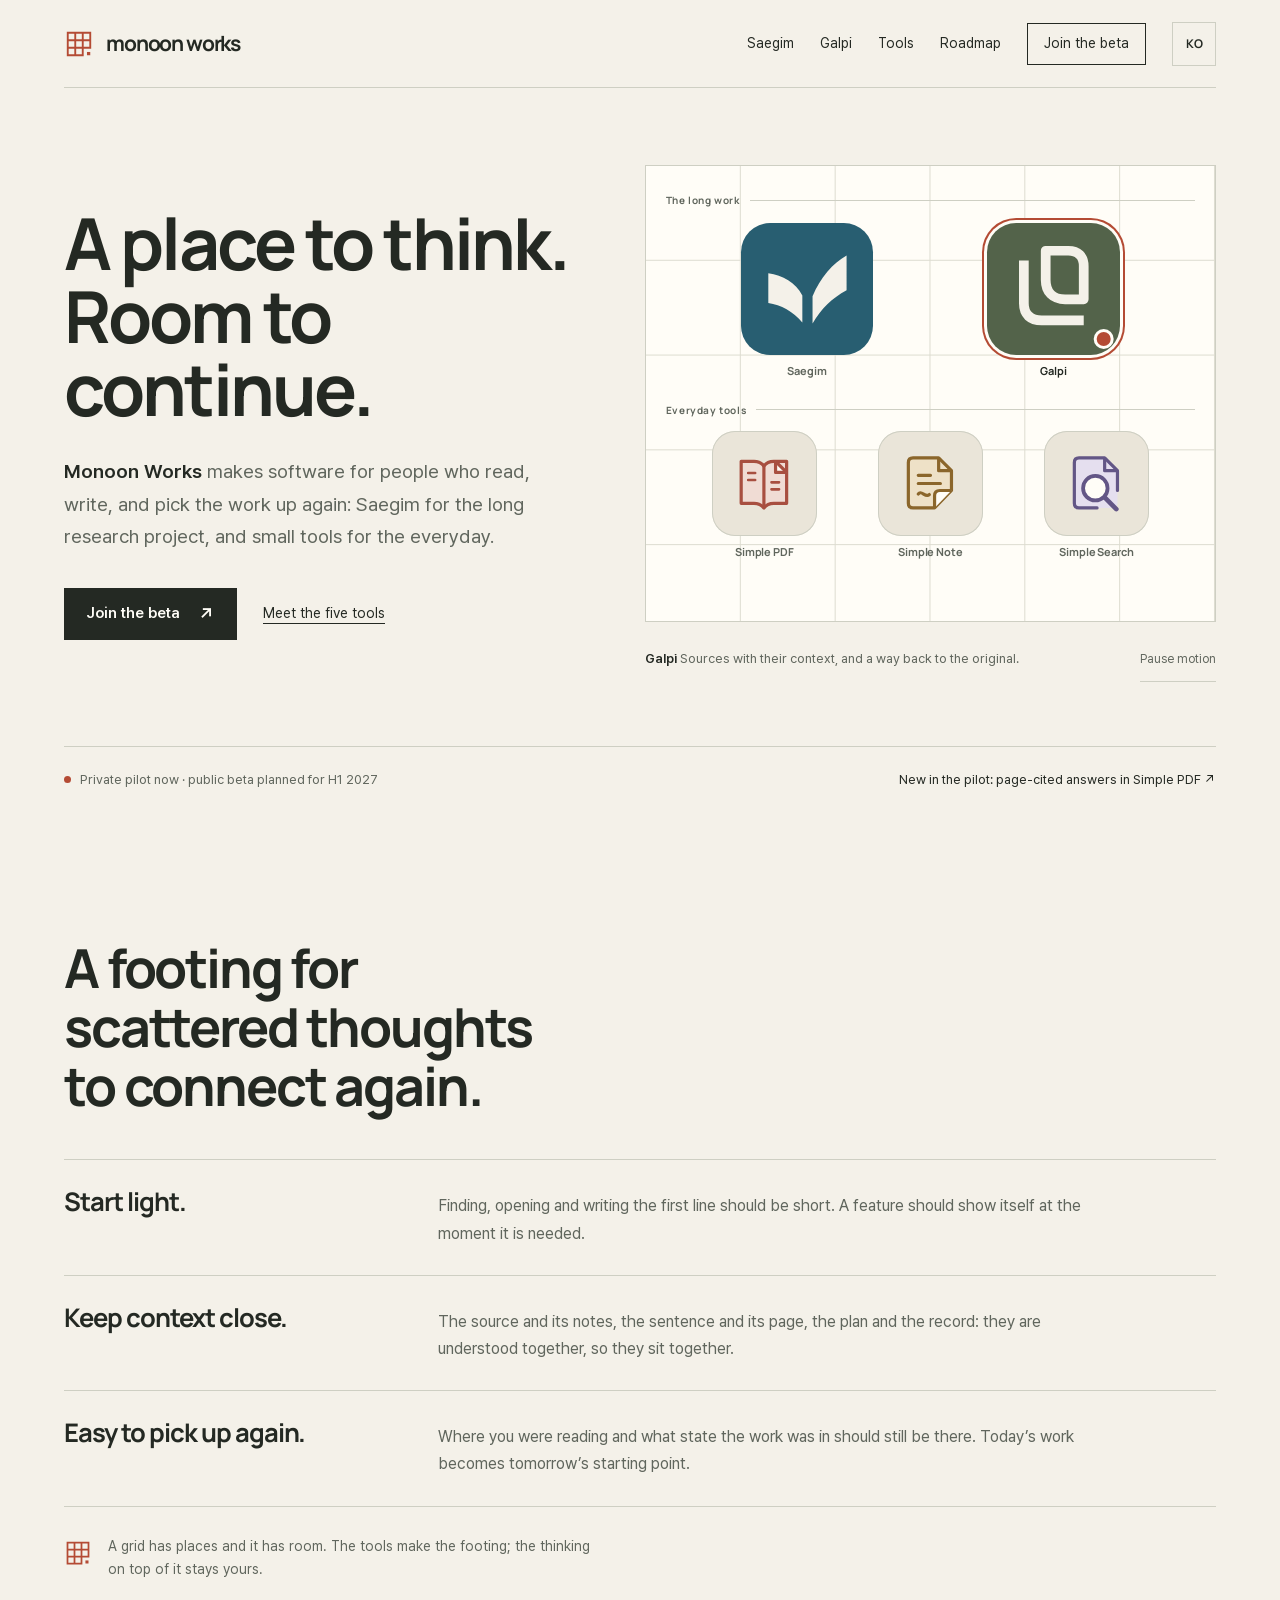
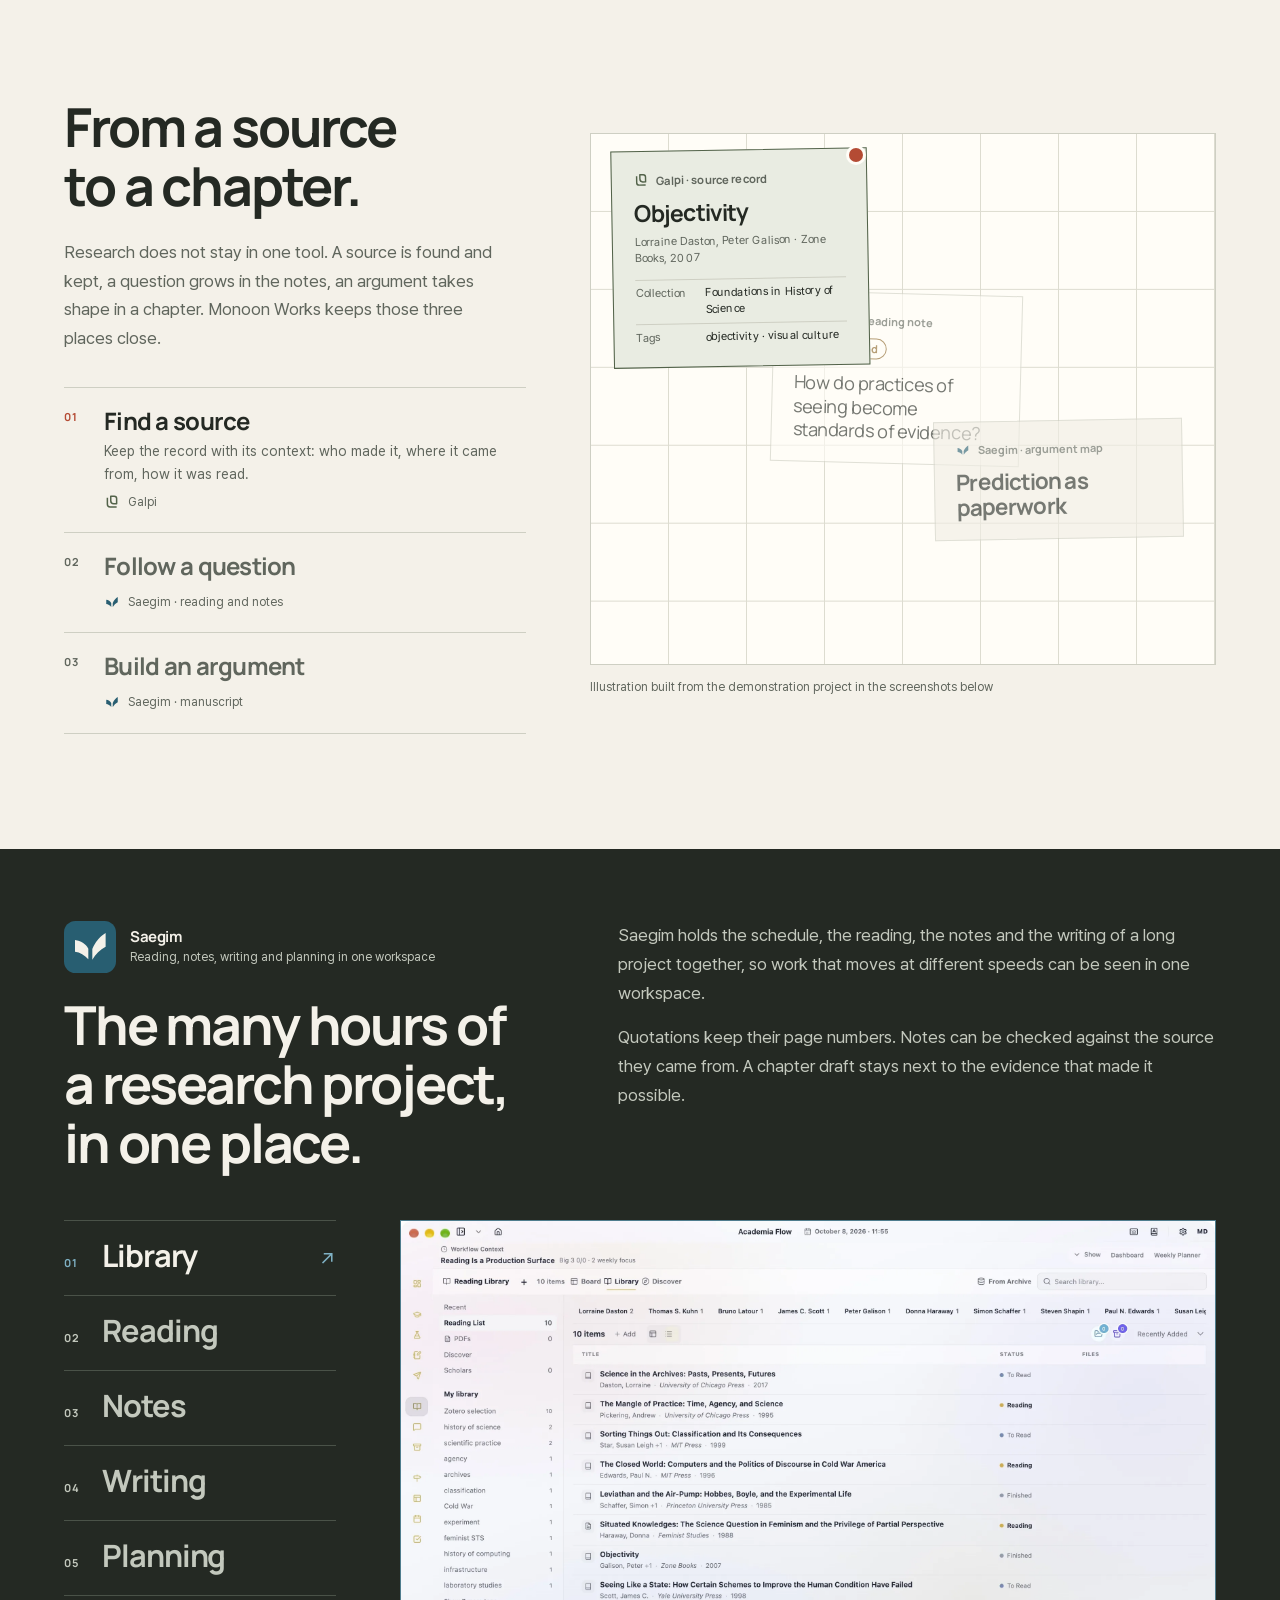
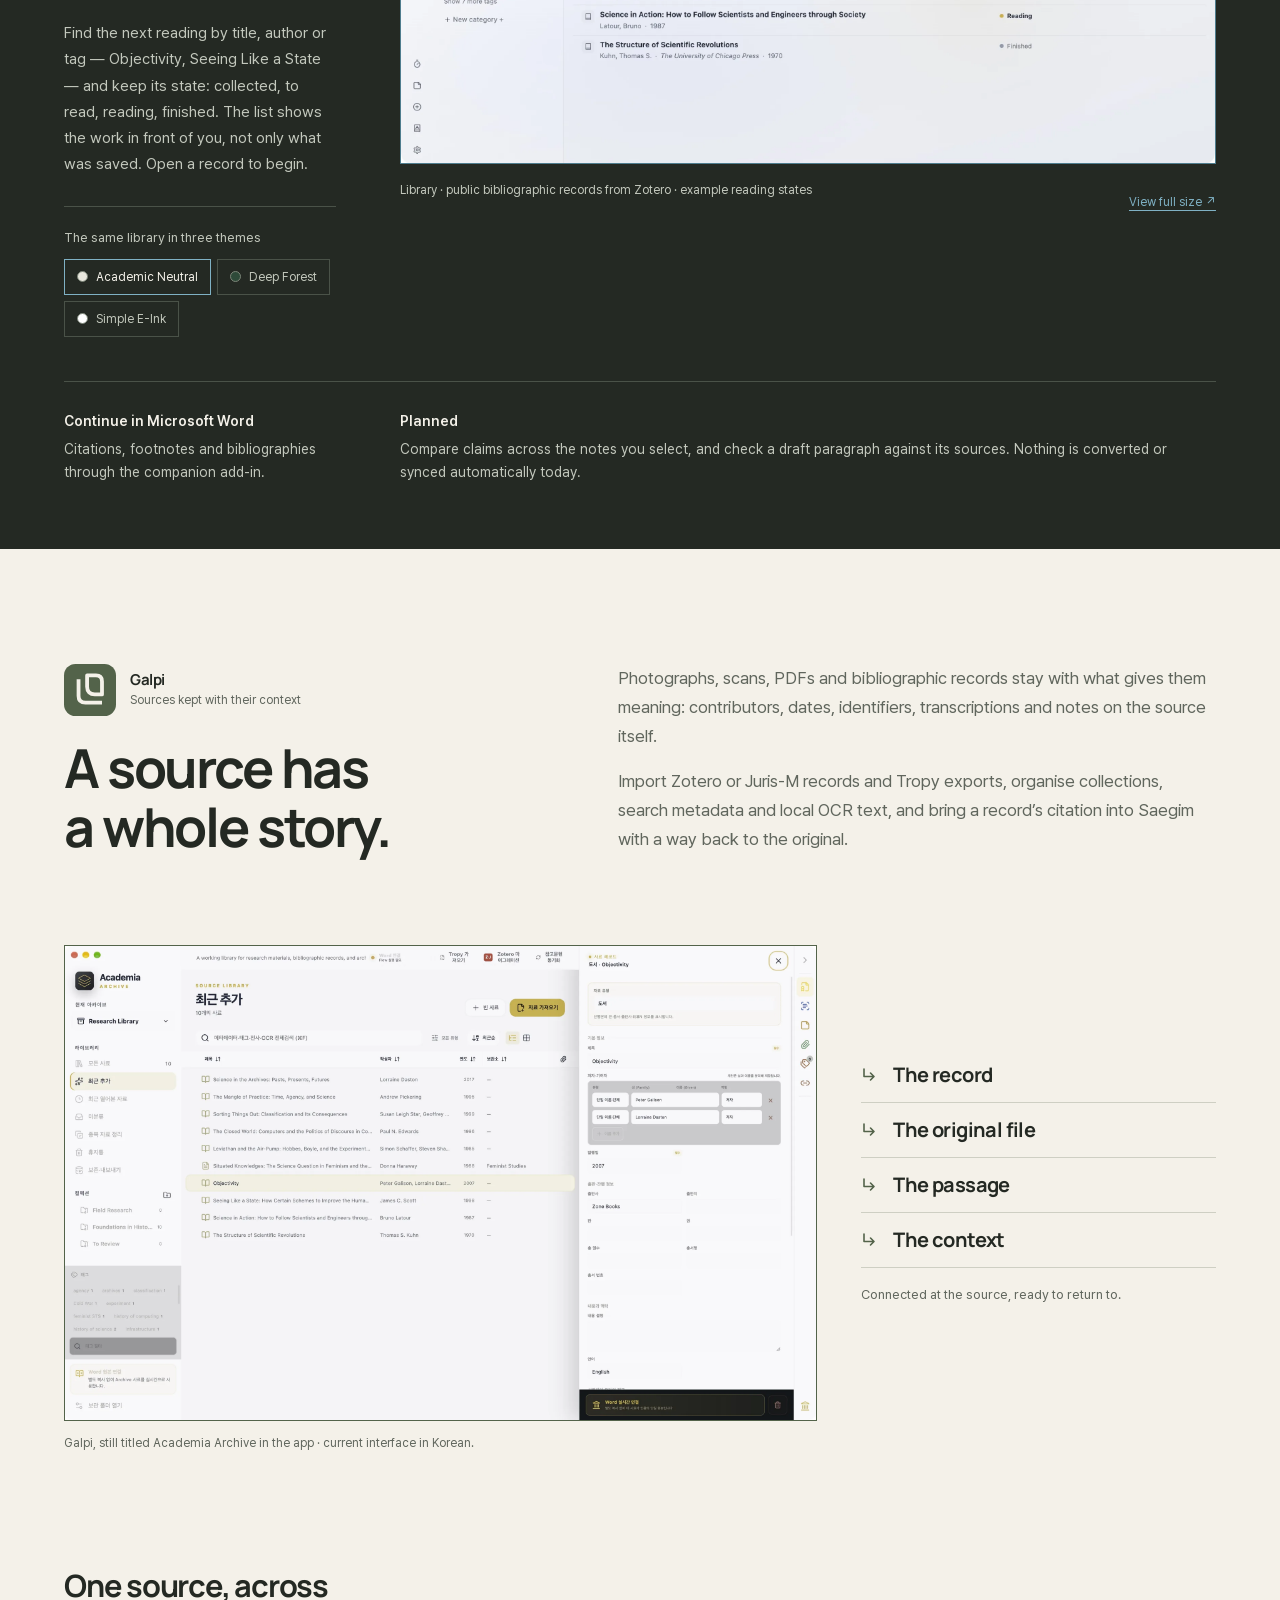
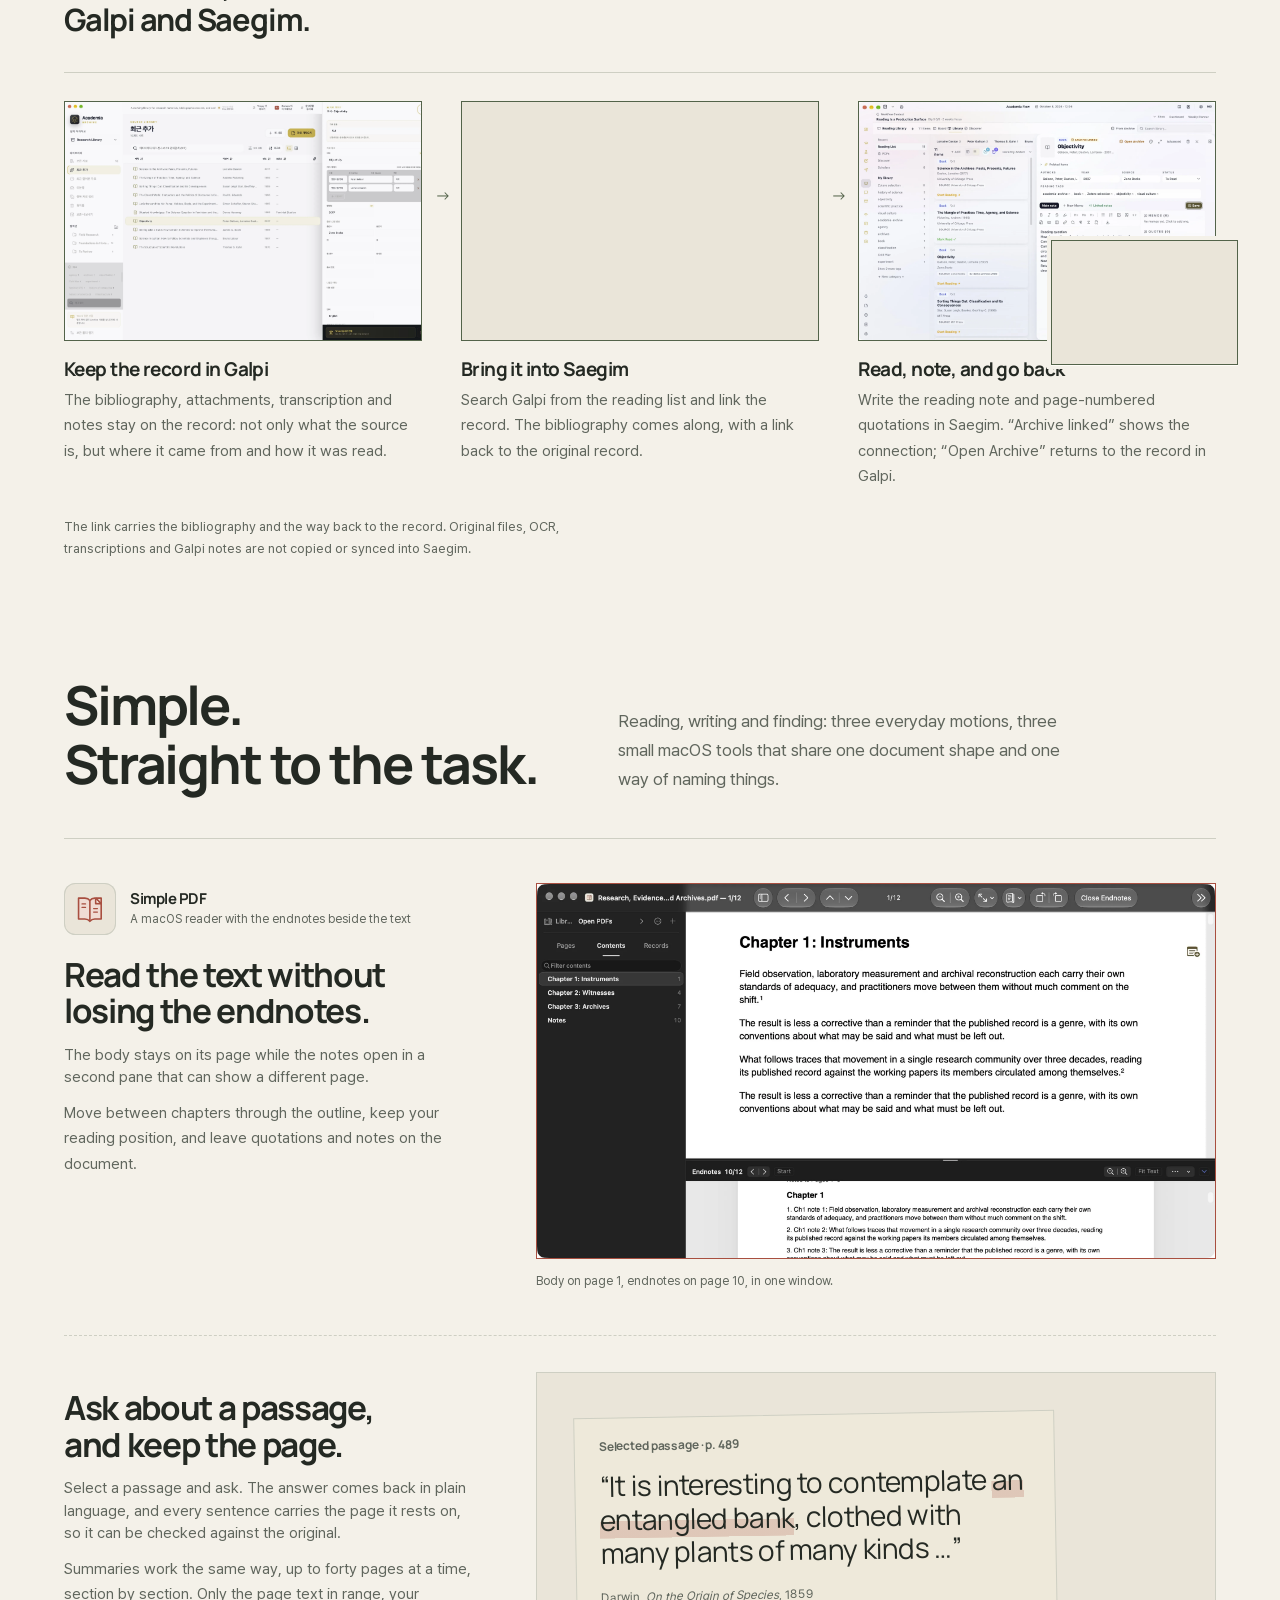
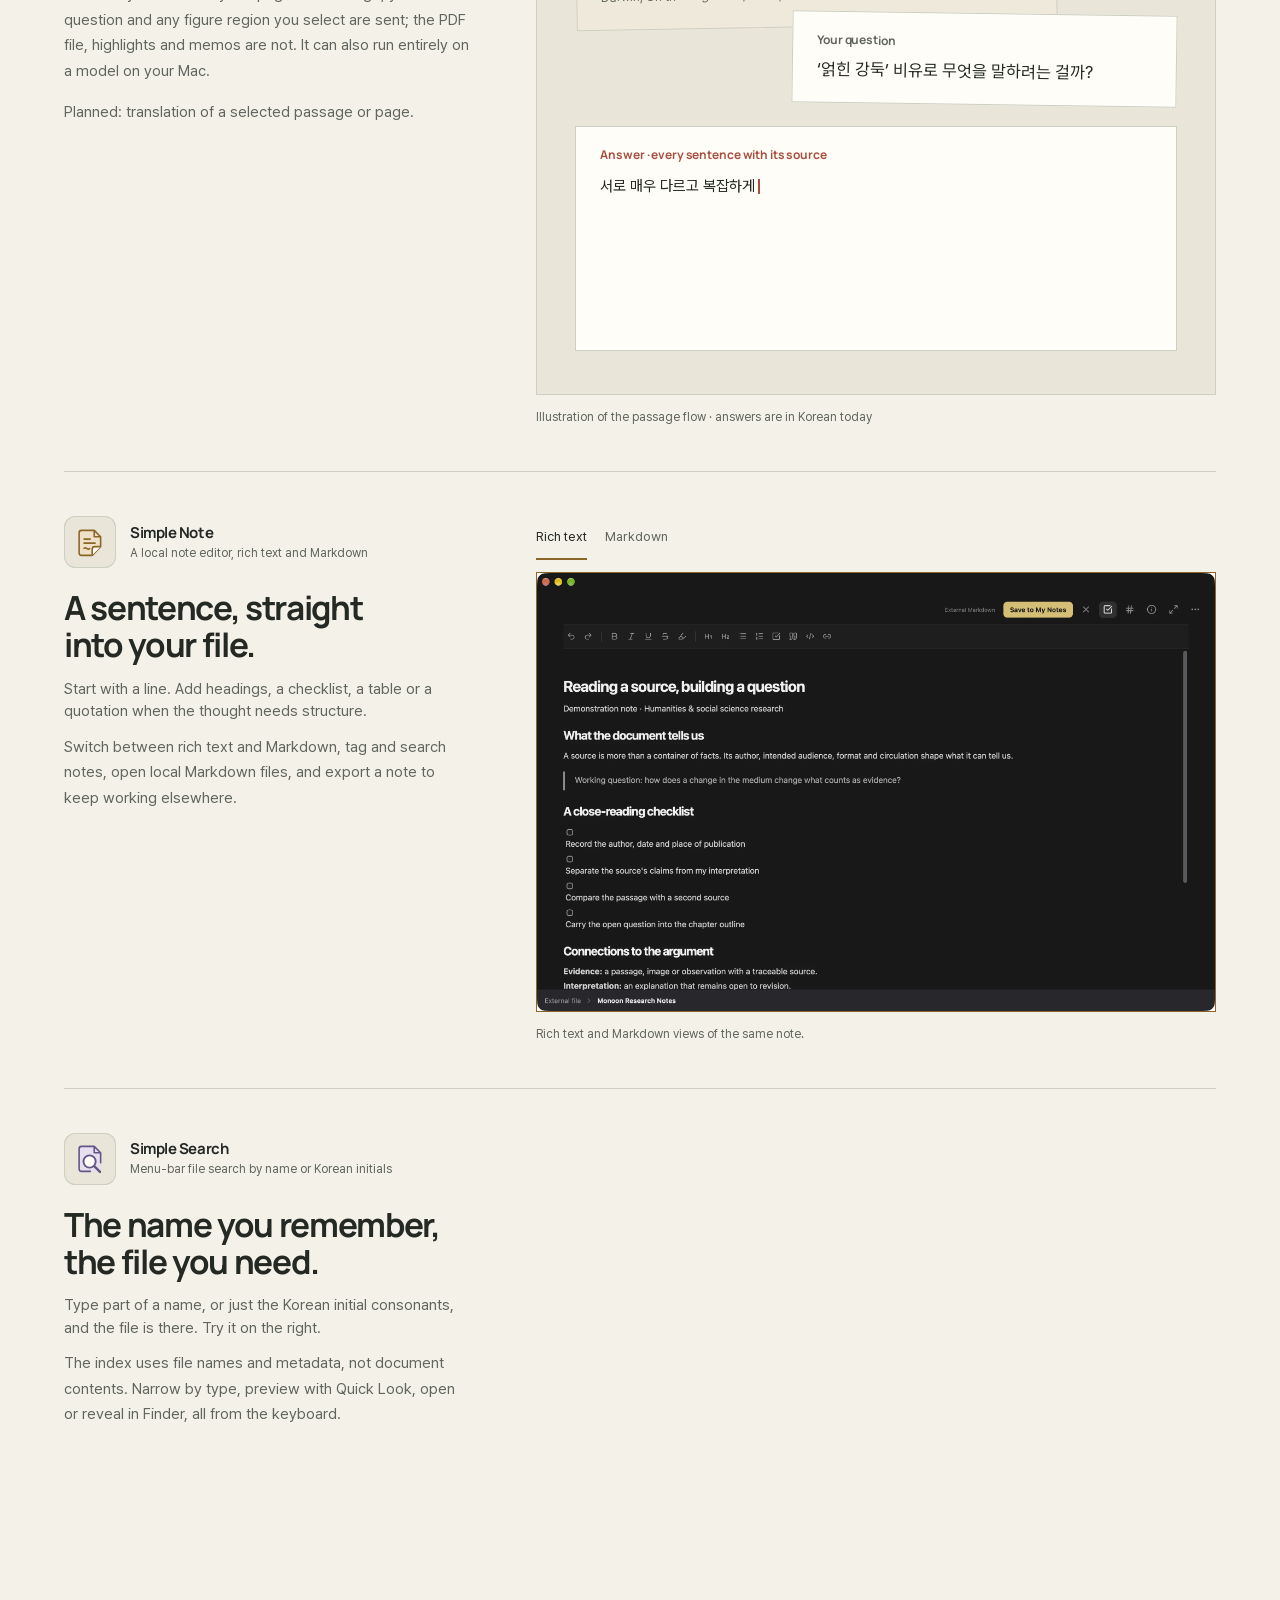
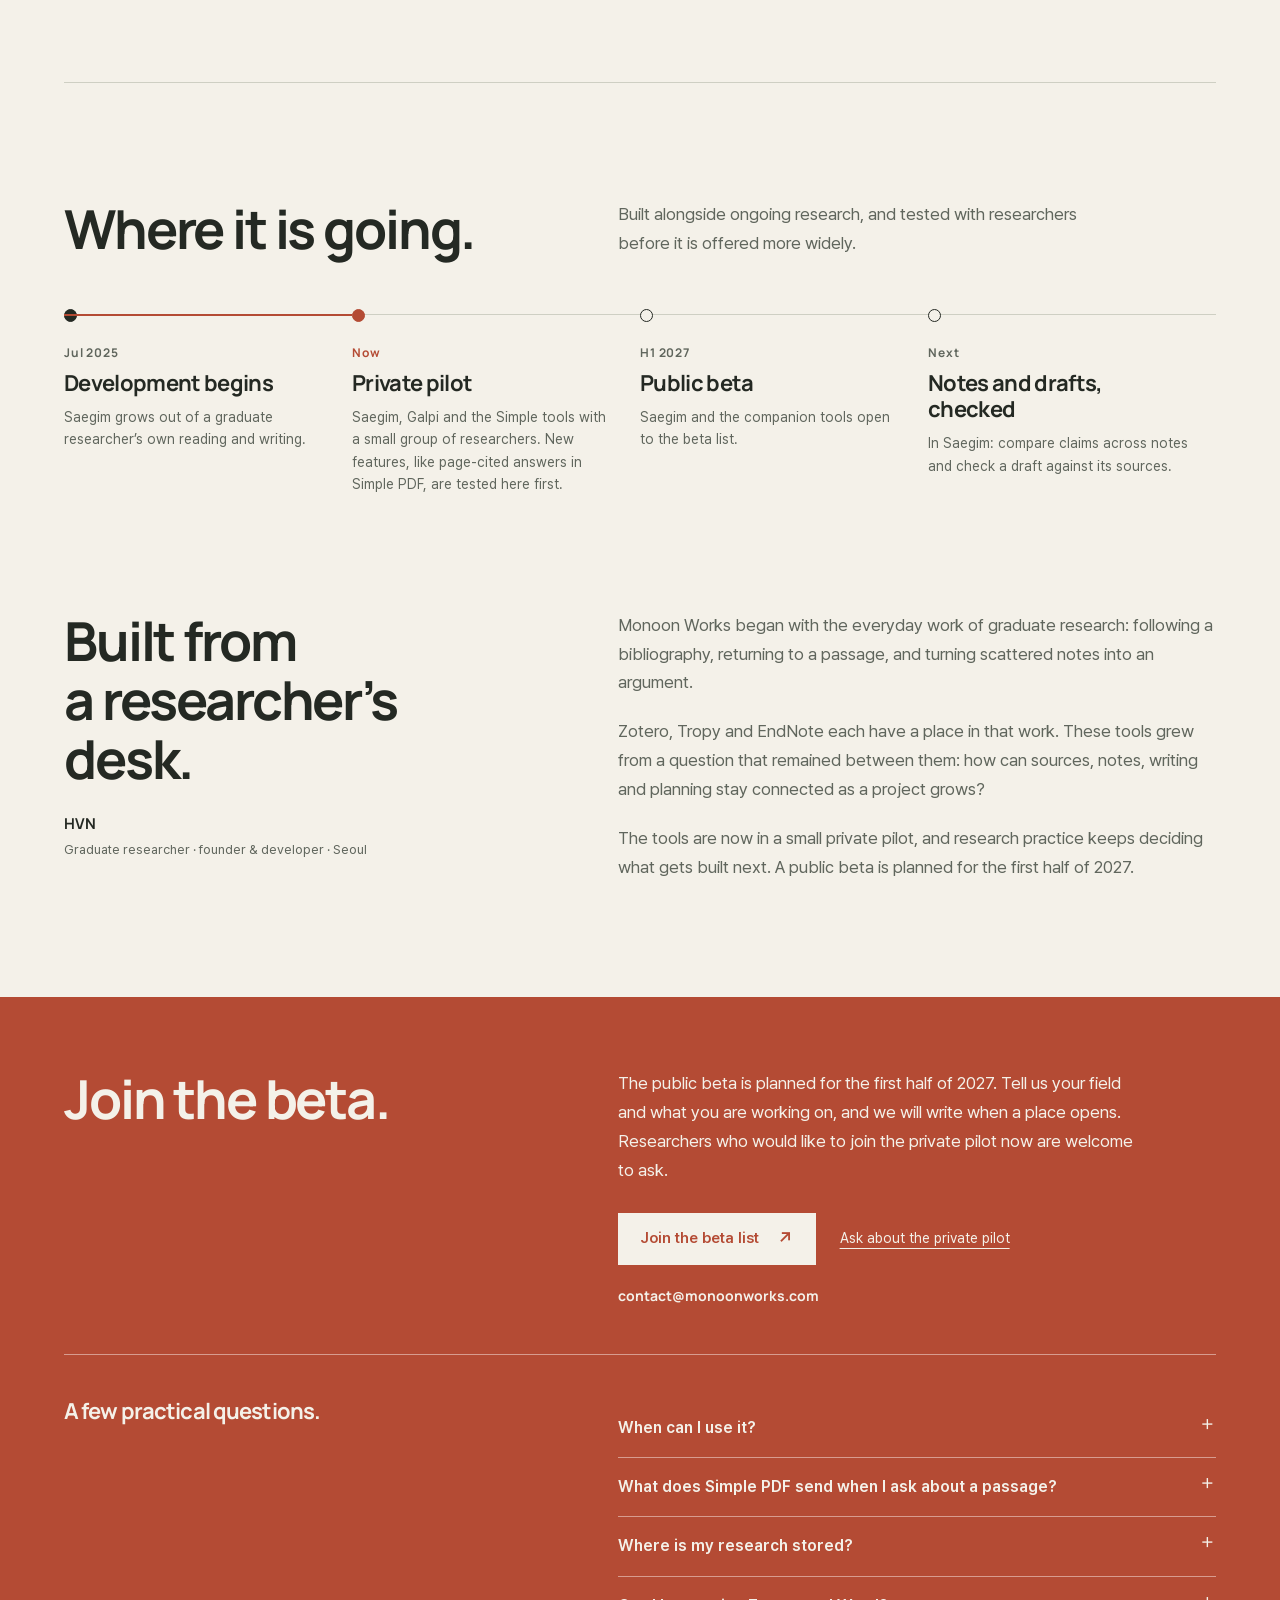
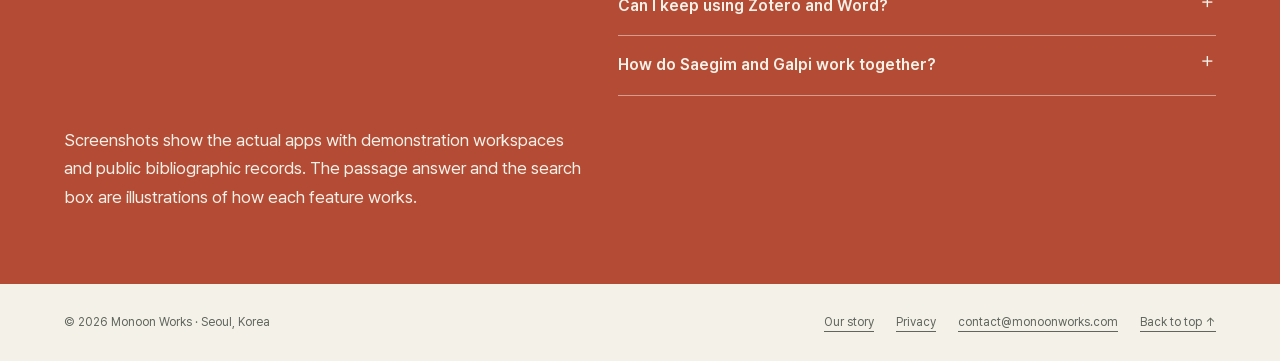
==== index.html @ 42bb2eb2 "New Simple PDF capture; Galpi record shown after Open Archive Co-Authored-By: Claude Fable 5.1 <nore" ====
<!doctype html>
<html lang="en">
<head>
<meta charset="utf-8">
<meta name="viewport" content="width=device-width,initial-scale=1,viewport-fit=cover">
<meta name="theme-color" content="#F4F1E9">
<meta name="description" content="Monoon Works makes research software for the humanities and social sciences: Saegim for reading, notes, writing and planning, Galpi for sources, and Simple PDF with page-cited answers.">
<meta property="og:type" content="website">
<meta property="og:site_name" content="Monoon Works">
<meta property="og:title" content="Monoon Works — A place to think. Room to continue.">
<meta property="og:description" content="Research software for the humanities and social sciences. Saegim connects reading, notes, writing and planning; in Simple PDF, answers carry the page behind every sentence.">
<meta property="og:url" content="https://monoonworks.com/">
<meta property="og:image" content="https://monoonworks.com/images/flow-library.webp">
<meta name="twitter:card" content="summary_large_image">
<link rel="canonical" href="https://monoonworks.com/">
<link rel="icon" href="favicon.svg" type="image/svg+xml">
<link rel="stylesheet" href="site.css">
<title>Monoon Works — A place to think. Room to continue.</title>
<script type="application/ld+json">{"@context":"https://schema.org","@type":"Organization","name":"Monoon Works","alternateName":"모눈웍스","url":"https://monoonworks.com/","logo":"https://monoonworks.com/images/mark-monoon.svg","email":"contact@monoonworks.com","description":"Research software for the humanities and social sciences.","address":{"@type":"PostalAddress","addressLocality":"Seoul","addressCountry":"KR"}}</script>
</head>
<body id="top">
<a href="#main" class="skip" data-key="skip">Skip to content</a>
<div class="thread" aria-hidden="true"></div>
<svg width="0" height="0" style="position:absolute" aria-hidden="true">
<symbol id="m-monoon" viewBox="0 0 128 128"><path pathLength="1" d="M80 112H16V16H112V80H80V112ZM48 16V112M80 16V80M16 48H112M16 80H80" fill="none" stroke="currentColor" stroke-width="8"/><rect x="98" y="98" width="14" height="14" fill="currentColor"/></symbol>
<symbol id="m-flow" viewBox="0 0 128 128"><path d="M18 45C35 47 50 56 58 71V103C47 90 33 82 18 80V45ZM70 72C79 50 94 33 110 24V65C93 74 80 87 70 104V72Z" fill="currentColor"/></symbol>
<symbol id="m-archive" viewBox="0 0 128 128"><path pathLength="1" d="M27 29V82C27 96 35 103 49 103H101M54 17H82C94 17 101 24 101 36V77H78C63 77 54 68 54 53V17Z" fill="none" stroke="currentColor" stroke-width="12" stroke-linejoin="round"/></symbol>
<symbol id="m-pdf" viewBox="0 0 128 128"><g transform="translate(12 12) scale(.8125)"><path d="M25 27H47Q58 27 64 35Q70 27 81 27H103V99H81Q70 99 64 107Q58 99 47 99H25Z" fill="var(--pale)" stroke="currentColor" stroke-width="5.5" stroke-linejoin="round" pathLength="1"/><path d="M64 35V106" fill="none" stroke="currentColor" stroke-width="5.5" pathLength="1"/><path d="M84 27V46H103" fill="var(--light,#FFFCF6)" stroke="currentColor" stroke-width="5.5" stroke-linejoin="round" pathLength="1"/><path d="M84 27L103 46" fill="none" stroke="currentColor" stroke-width="5.5" pathLength="1"/><path d="M37 47H49M37 59H49M77 63H90M77 75H90" fill="none" stroke="currentColor" stroke-width="4.5" stroke-linecap="round" pathLength="1"/></g></symbol>
<symbol id="m-note" viewBox="0 0 128 128"><g transform="translate(12 12) scale(.8125)"><path d="M35 21H79L101 43V77L72 107H35Q27 107 27 99V29Q27 21 35 21Z" fill="var(--pale)" stroke="currentColor" stroke-width="5.5" stroke-linejoin="round" pathLength="1"/><path d="M79 21V43H101" fill="none" stroke="currentColor" stroke-width="5.5" stroke-linejoin="round" pathLength="1"/><path d="M101 77H81Q72 77 72 86V107" fill="var(--light,#FFFCF6)" stroke="currentColor" stroke-width="5.5" stroke-linejoin="round" pathLength="1"/><path d="M44 51H65M44 65H82M44 83C50 75 56 91 63 84" fill="none" stroke="currentColor" stroke-width="5.5" stroke-linecap="round" stroke-linejoin="round" pathLength="1"/></g></symbol>
<symbol id="m-return" viewBox="0 0 16 16"><path d="M3 2v7.5h9M9.5 6l3.5 3.5L9.5 13" fill="none" stroke="currentColor" stroke-width="1.6" stroke-linecap="round" stroke-linejoin="round"/></symbol>
<symbol id="m-search" viewBox="0 0 128 128"><g transform="translate(12 12) scale(.8125)"><path d="M35 21H79L101 43V99Q101 107 93 107H35Q27 107 27 99V29Q27 21 35 21Z" fill="var(--pale)"/><path d="M66 107H35Q27 107 27 99V29Q27 21 35 21H79L101 43V77" fill="none" stroke="currentColor" stroke-width="5.5" stroke-linecap="round" stroke-linejoin="round" pathLength="1"/><path d="M79 21V43H101" fill="none" stroke="currentColor" stroke-width="5.5" stroke-linejoin="round" pathLength="1"/><circle cx="63" cy="73" r="21" fill="var(--light,#FFFCF6)" stroke="currentColor" stroke-width="6.5" pathLength="1"/><path d="M79 89L99 109" fill="none" stroke="currentColor" stroke-width="8" stroke-linecap="round" pathLength="1"/></g></symbol>
</svg>
<div class="wrap">
<header class="site-header">
<a class="wordmark" href="#top" aria-label="Monoon Works home"><svg class="mark"><use href="#m-monoon"/></svg><span>monoon works</span></a>
<nav class="site-nav" aria-label="Main navigation"><a href="#flow">Saegim</a><a href="#archive">Galpi</a><a href="#simple" data-key="nav.tools">Tools</a><a href="#roadmap" data-key="nav.roadmap">Roadmap</a><a href="#beta" class="nav-cta" data-key="nav.beta">Join the beta</a><button type="button" class="lang" aria-label="한국어로 전환">KO</button></nav>
</header>
</div>
<main id="main">
<div class="wrap">
<section class="hero" aria-labelledby="hero-title">
<div>
<h1 id="hero-title" data-key="hero.title">A place to think.<br>Room to continue.</h1>
<p class="hero-lead" data-key="hero.lead"><strong>Monoon Works</strong> makes software for people who read, write, and pick the work up again: Saegim for the long research project, and small tools for the everyday.</p>
<div class="hero-actions"><a class="button" href="#beta"><span data-key="hero.beta">Join the beta</span><span class="arrow" aria-hidden="true">↗</span></a><a class="text-link" href="#principles" data-key="hero.tools">Meet the five tools</a></div>
</div>
<figure class="board-figure" aria-label="The five tools on the Monoon grid">
<div class="board" id="board">
<div class="board-row top" aria-hidden="true"><span data-key="board.long">The long work</span></div>
<div class="board-row bottom" aria-hidden="true"><span data-key="board.daily">Everyday tools</span></div>
<button type="button" class="tile flow" data-tool="flow" aria-pressed="false"><svg aria-hidden="true"><use href="#m-flow"/></svg><span class="tile-name" data-key="tile.flow">Saegim</span></button>
<button type="button" class="tile archive" data-tool="archive" aria-pressed="false"><svg aria-hidden="true"><use href="#m-archive"/></svg><span class="tile-name" data-key="tile.archive">Galpi</span></button>
<button type="button" class="tile simple pdf" data-tool="pdf" aria-pressed="false"><svg aria-hidden="true"><use href="#m-pdf"/></svg><span class="tile-name">Simple PDF</span></button>
<button type="button" class="tile simple note" data-tool="note" aria-pressed="false"><svg aria-hidden="true"><use href="#m-note"/></svg><span class="tile-name">Simple Note</span></button>
<button type="button" class="tile simple search" data-tool="search" aria-pressed="false"><svg aria-hidden="true"><use href="#m-search"/></svg><span class="tile-name">Simple Search</span></button>
<div class="dot" id="dot" aria-hidden="true"></div>
</div>
<figcaption class="board-caption"><span id="board-label" aria-live="polite"><strong data-key="board.idle.t">Five tools, one grid.</strong> <span data-key="board.idle.d">The dot is the work in hand.</span></span><button type="button" class="motion-toggle" aria-pressed="false" data-key="motion.pause">Pause motion</button></figcaption>
</figure>
<div class="hero-foot"><p class="status"><i aria-hidden="true"></i><span data-key="status">Private pilot now · public beta planned for H1 2027</span></p><a href="#ask" data-key="hero.ask">New in the pilot: page-cited answers in Simple PDF ↗</a></div>
</section>

<section class="principles" id="principles" aria-labelledby="principles-title">
<h2 id="principles-title" class="reveal" data-key="principles.title">A footing for scattered thoughts to connect again.</h2>
<div class="ledger">
<div class="ledger-row reveal"><h3 data-key="p1.t">Start light.</h3><p data-key="p1.d">Finding, opening and writing the first line should be short. A feature should show itself at the moment it is needed.</p></div>
<div class="ledger-row reveal"><h3 data-key="p2.t">Keep context close.</h3><p data-key="p2.d">The source and its notes, the sentence and its page, the plan and the record: they are understood together, so they sit together.</p></div>
<div class="ledger-row reveal"><h3 data-key="p3.t">Easy to pick up again.</h3><p data-key="p3.d">Where you were reading and what state the work was in should still be there. Today’s work becomes tomorrow’s starting point.</p></div>
</div>
<p class="principles-note reveal"><svg class="mark"><use href="#m-monoon"/></svg><span data-key="principles.note">A grid has places and it has room. The tools make the footing; the thinking on top of it stays yours.</span></p>
</section>
<section class="path" id="path" aria-labelledby="path-title">
<div class="path-copy">
<h2 id="path-title" class="reveal" data-key="path.title">From a source<br>to a chapter.</h2>
<p class="path-lead reveal" data-key="path.lead">Research does not stay in one tool. A source is found and kept, a question grows in the notes, an argument takes shape in a chapter. Monoon Works keeps those three places close.</p>
<ol class="path-steps" aria-label="From a source to a chapter">
<li><button type="button" class="path-step" data-scene="0" aria-pressed="true"><span class="num">01</span><span class="t" data-key="path.s1.t">Find a source</span><span class="d"><span data-key="path.s1.d">Keep the record with its context: who made it, where it came from, how it was read.</span></span></button><a class="path-tool" href="#archive"><svg class="mark" aria-hidden="true"><use href="#m-archive"/></svg><span data-key="path.s1.tool">Galpi</span></a></li>
<li><button type="button" class="path-step" data-scene="1" aria-pressed="false"><span class="num">02</span><span class="t" data-key="path.s2.t">Follow a question</span><span class="d"><span data-key="path.s2.d">Write the question beside the source, with the page it came from.</span></span></button><a class="path-tool" href="#flow"><svg class="mark" aria-hidden="true"><use href="#m-flow"/></svg><span data-key="path.s2.tool">Saegim · reading and notes</span></a></li>
<li><button type="button" class="path-step" data-scene="2" aria-pressed="false"><span class="num">03</span><span class="t" data-key="path.s3.t">Build an argument</span><span class="d"><span data-key="path.s3.d">Carry the claim, its evidence and the counterpoint into the chapter.</span></span></button><a class="path-tool" href="#flow"><svg class="mark" aria-hidden="true"><use href="#m-flow"/></svg><span data-key="path.s3.tool">Saegim · manuscript</span></a></li>
</ol>
</div>
<figure class="path-figure" aria-label="Illustration: a source record in Galpi, a reading note and an argument map in Saegim, connected by the work in hand">
<div class="path-canvas" data-scene="0" aria-hidden="true">
<svg class="path-route"><path class="route"/></svg>
<span class="path-dot"></span>
<div class="sheet source">
 <span class="sheet-kind"><svg class="mark"><use href="#m-archive"/></svg><span data-key="sheet.source">Galpi · source record</span></span>
 <p class="sheet-title">Objectivity</p>
 <p class="sheet-sub">Lorraine Daston, Peter Galison · Zone Books, 2007</p>
 <div class="sheet-open"><div><dl class="sheet-more"><div><dt data-key="sheet.collection">Collection</dt><dd>Foundations in History of Science</dd></div><div><dt data-key="sheet.tags">Tags</dt><dd>objectivity · visual culture</dd></div></dl></div></div>
</div>
<div class="sheet note">
 <span class="sheet-kind"><svg class="mark"><use href="#m-flow"/></svg><span data-key="sheet.note">Saegim · reading note</span></span>
 <p class="sheet-chip" data-key="sheet.linked">Archive linked</p>
 <p class="sheet-title q">How do practices of seeing become standards of evidence?</p>
 <div class="sheet-open"><div><dl class="sheet-more"><div><dt data-key="sheet.connection">Connection</dt><dd data-key="sheet.connection.d">Atlases beside the charts in policy briefings</dd></div><div><dt data-key="sheet.next">Next</dt><dd data-key="sheet.next.d">Check the source context, then Chapter 2</dd></div></dl></div></div>
</div>
<div class="sheet chapter">
 <span class="sheet-kind"><svg class="mark"><use href="#m-flow"/></svg><span data-key="sheet.chapter">Saegim · argument map</span></span>
 <p class="sheet-title">Prediction as paperwork</p>
 <div class="sheet-open"><div><ol class="sheet-rows"><li><b data-key="sheet.claim">Claim</b><span data-key="sheet.claim.d">Authority was assembled through documents</span></li><li><b data-key="sheet.evidence">Evidence needed</b><span data-key="sheet.evidence.d">Revision trail, meeting minutes</span></li><li><b data-key="sheet.counter">Counterpoint</b><span data-key="sheet.counter.d">Paperwork is not merely downstream</span></li></ol></div></div>
</div>
</div>
<figcaption class="caption"><span data-key="path.caption">Illustration built from the demonstration project in the screenshots below</span></figcaption>
</figure>
</section>
</div>

<section class="workbench product" id="flow" aria-labelledby="flow-title">
<div class="wrap">
<div class="product-head">
<div><div class="product-id"><span class="tile flow" aria-hidden="true"><svg><use href="#m-flow"/></svg></span><span><span data-key="flow.name">Saegim</span><small data-key="flow.sub">Reading, notes, writing and planning in one workspace</small></span></div><h2 id="flow-title" data-key="flow.title">The many hours of a research project, in one place.</h2></div>
<div class="product-copy"><p data-key="flow.copy1">Saegim holds the schedule, the reading, the notes and the writing of a long project together, so work that moves at different speeds can be seen in one workspace.</p><p data-key="flow.copy2">Quotations keep their page numbers. Notes can be checked against the source they came from. A chapter draft stays next to the evidence that made it possible.</p></div>
</div>
<div class="workbench-grid">
<div><div class="stage-tabs" role="tablist" aria-orientation="vertical" aria-label="Saegim workflow">
<button id="stage-tab-0" class="stage-tab" role="tab" type="button" aria-selected="true" aria-controls="stage-panel-0" tabindex="0" data-stage="0"><span class="num">01</span><span class="name" data-key="stage.library">Library</span><span class="go" aria-hidden="true">↗</span></button>
<button id="stage-tab-1" class="stage-tab" role="tab" type="button" aria-selected="false" aria-controls="stage-panel-1" tabindex="-1" data-stage="1"><span class="num">02</span><span class="name" data-key="stage.read">Reading</span><span class="go" aria-hidden="true">↗</span></button>
<button id="stage-tab-2" class="stage-tab" role="tab" type="button" aria-selected="false" aria-controls="stage-panel-2" tabindex="-1" data-stage="2"><span class="num">03</span><span class="name" data-key="stage.notes">Notes</span><span class="go" aria-hidden="true">↗</span></button>
<button id="stage-tab-3" class="stage-tab" role="tab" type="button" aria-selected="false" aria-controls="stage-panel-3" tabindex="-1" data-stage="3"><span class="num">04</span><span class="name" data-key="stage.writing">Writing</span><span class="go" aria-hidden="true">↗</span></button>
<button id="stage-tab-4" class="stage-tab" role="tab" type="button" aria-selected="false" aria-controls="stage-panel-4" tabindex="-1" data-stage="4"><span class="num">05</span><span class="name" data-key="stage.planning">Planning</span><span class="go" aria-hidden="true">↗</span></button>
</div><p class="stage-description" id="stage-description"></p>
<div class="theme-switch" id="theme-switch"><p data-key="themes.lead">The same library in three themes</p><div role="group" aria-label="Theme"><button type="button" class="theme-tab" data-theme="" aria-pressed="true"><i style="background:#e8e7dd"></i>Academic Neutral</button><button type="button" class="theme-tab" data-theme="-forest" aria-pressed="false"><i style="background:#2e4a39"></i>Deep Forest</button><button type="button" class="theme-tab" data-theme="-eink" aria-pressed="false"><i style="background:#fff"></i>Simple E-Ink</button></div></div></div>
<div>
<div class="shot-stack">
<div id="stage-panel-0" class="shot is-active" role="tabpanel" aria-labelledby="stage-tab-0"><button type="button" data-image="images/flow-library.webp" aria-label="Enlarge library"><img id="library-shot" src="images/flow-library.webp" width="2400" height="1600" alt="Saegim reading library: Objectivity, Seeing Like a State and other records with tags and reading states." loading="lazy" decoding="async"></button></div>
<div id="stage-panel-1" class="shot" role="tabpanel" aria-labelledby="stage-tab-1" hidden><button type="button" data-image="images/flow-linked-reading.webp" aria-label="Enlarge reading record"><img src="images/flow-linked-reading.webp" width="2400" height="1600" alt="Saegim record for Objectivity with the bibliography, a reading note and the quotation panel." loading="lazy" decoding="async"></button></div>
<div id="stage-panel-2" class="shot" role="tabpanel" aria-labelledby="stage-tab-2" hidden><button type="button" data-image="images/flow-notes.webp" aria-label="Enlarge research notes"><img src="images/flow-notes.webp" width="2400" height="1600" alt="Saegim research note “Argument map · Prediction as paperwork” with Claim, Evidence needed and Counterpoint." loading="lazy" decoding="async"></button></div>
<div id="stage-panel-3" class="shot" role="tabpanel" aria-labelledby="stage-tab-3" hidden><button type="button" data-image="images/flow-manuscript.webp" aria-label="Enlarge chapter writing"><img src="images/flow-manuscript.webp" width="2400" height="1600" alt="Saegim manuscript workspace for The Paper Trail of Prediction: binder on the left, chapter body in the middle, structure beside it." loading="lazy" decoding="async"></button></div>
<div id="stage-panel-4" class="shot" role="tabpanel" aria-labelledby="stage-tab-4" hidden><button type="button" data-image="images/flow-week.webp" aria-label="Enlarge weekly planning"><img src="images/flow-week.webp" width="2400" height="1600" alt="Saegim weekly plan with reading, research, writing, seminars, meetings and administration placed through the week." loading="lazy" decoding="async"></button></div>
</div>
<div class="shot-caption"><p id="stage-caption"></p><button type="button" id="active-zoom" data-key="zoom">View full size ↗</button></div>
</div>
</div>
<div class="workbench-foot">
<div><strong data-key="flow.word.t">Continue in Microsoft Word</strong><span data-key="flow.word.d">Citations, footnotes and bibliographies through the companion add-in.</span></div>
<div><strong data-key="flow.plan.t">Planned</strong><span data-key="flow.plan.d">Compare claims across the notes you select, and check a draft paragraph against its sources. Nothing is converted or synced automatically today.</span></div>
</div>
</div>
</section>

<div class="wrap">
<section class="product" id="archive" aria-labelledby="archive-title">
<div class="product-head">
<div><div class="product-id"><span class="tile archive" aria-hidden="true"><svg><use href="#m-archive"/></svg></span><span><span data-key="archive.name">Galpi</span><small data-key="archive.sub">Sources kept with their context</small></span></div><h2 id="archive-title" data-key="archive.title">A source has<br>a whole story.</h2></div>
<div class="product-copy"><p data-key="archive.copy1">Photographs, scans, PDFs and bibliographic records stay with what gives them meaning: contributors, dates, identifiers, transcriptions and notes on the source itself.</p><p data-key="archive.copy2">Import Zotero or Juris-M records and Tropy exports, organise collections, search metadata and local OCR text, and bring a record’s citation into Saegim with a way back to the original.</p></div>
</div>
<div class="archive-layout">
<figure class="figure reveal"><div class="frame"><button type="button" data-image="images/archive-library.webp" aria-label="Enlarge Galpi"><img src="images/archive-library.webp" width="2400" height="1516" alt="Galpi source library with ten public records and the record panel for Objectivity." loading="lazy"></button></div><figcaption class="caption"><span data-key="archive.caption">Galpi, still titled Academia Archive in the app · current interface in Korean.</span></figcaption></figure>
<div class="archive-map reveal"><div><svg class="map-arrow" aria-hidden="true"><use href="#m-return"/></svg><span data-key="archive.m1">The record</span></div><div><svg class="map-arrow" aria-hidden="true"><use href="#m-return"/></svg><span data-key="archive.m2">The original file</span></div><div><svg class="map-arrow" aria-hidden="true"><use href="#m-return"/></svg><span data-key="archive.m3">The passage</span></div><div><svg class="map-arrow" aria-hidden="true"><use href="#m-return"/></svg><span data-key="archive.m4">The context</span></div><p data-key="archive.mapnote">Connected at the source, ready to return to.</p></div>
</div>
<div class="connection" id="connection">
<h3 data-key="conn.title">One source, across Galpi and Saegim.</h3>
<ol class="scenes">
<li class="scene reveal"><figure><div class="frame"><button type="button" data-image="images/archive-library.webp" aria-label="Enlarge Galpi record"><img src="images/archive-library.webp" width="2400" height="1516" alt="Galpi: the Objectivity record with its bibliography fields, contributors and attachments." loading="lazy" decoding="async"></button></div></figure><h4 data-key="scene1.t">Keep the record in Galpi</h4><p data-key="scene1.d">The bibliography, attachments, transcription and notes stay on the record: not only what the source is, but where it came from and how it was read.</p></li>
<li class="scene reveal"><figure><div class="frame"><button type="button" data-image="images/flow-archive-import.webp" aria-label="Enlarge import from Galpi"><img src="images/flow-archive-import.webp" width="2400" height="1600" alt="Saegim’s import window searching Galpi and linking Objectivity to the reading list." loading="lazy" decoding="async"></button></div></figure><h4 data-key="scene2.t">Bring it into Saegim</h4><p data-key="scene2.d">Search Galpi from the reading list and link the record. The bibliography comes along, with a link back to the original record.</p></li>
<li class="scene reveal"><figure class="scene-pair"><div class="frame"><button type="button" data-image="images/flow-linked-reading.webp" aria-label="Enlarge linked reading"><img src="images/flow-linked-reading.webp" width="2400" height="1600" alt="Saegim record marked Archive linked, with an Open Archive button, a reading note and the quotation panel." loading="lazy" decoding="async"></button></div><div class="frame"><button type="button" data-image="images/archive-return.webp" aria-label="Enlarge the Galpi record after Open Archive"><img src="images/archive-return.webp" width="2400" height="1516" alt="Galpi, back on the Objectivity record after Open Archive." loading="lazy" decoding="async"></button></div></figure><h4 data-key="scene3.t">Read, note, and go back</h4><p data-key="scene3.d">Write the reading note and page-numbered quotations in Saegim. “Archive linked” shows the connection; “Open Archive” returns to the record in Galpi.</p></li>
</ol>
<p class="scope-note" data-key="conn.scope">The link carries the bibliography and the way back to the record. Original files, OCR, transcriptions and Galpi notes are not copied or synced into Saegim.</p>
</div>
</section>


<section class="product" id="simple" aria-labelledby="simple-title">
<div class="simple-head"><h2 id="simple-title" data-key="simple.title">Simple.<br>Straight to the task.</h2><p data-key="simple.copy">Reading, writing and finding: three everyday motions, three small macOS tools that share one document shape and one way of naming things.</p></div>

<article class="simple-row" id="simple-pdf">
<div><div class="product-id"><span class="tile simple pdf" aria-hidden="true"><svg><use href="#m-pdf"/></svg></span><span>Simple PDF<small data-key="pdf.sub">A macOS reader with the endnotes beside the text</small></span></div><h3 data-key="pdf.title">Read the text without losing the endnotes.</h3><div class="copy"><p class="lead" data-key="pdf.lead">The body stays on its page while the notes open in a second pane that can show a different page.</p><p data-key="pdf.copy">Move between chapters through the outline, keep your reading position, and leave quotations and notes on the document.</p></div></div>
<figure class="figure reveal"><div class="frame"><button type="button" data-image="images/simple-pdf.webp" aria-label="Enlarge Simple PDF"><img src="images/simple-pdf.webp" width="2400" height="1324" alt="Simple PDF with Chapter 1 on page 1 above and the endnotes pane open on page 10 below." loading="lazy"></button></div><figcaption class="caption"><span data-key="pdf.caption">Body on page 1, endnotes on page 10, in one window.</span></figcaption></figure>
</article>
<article class="simple-row sub-row" id="ask">
<div><h3 data-key="ask.title">Ask about a passage, and keep the page.</h3><div class="copy"><p class="lead" data-key="ask.lead">Select a passage and ask. The answer comes back in plain language, and every sentence carries the page it rests on, so it can be checked against the original.</p><p data-key="ask.copy">Summaries work the same way, up to forty pages at a time, section by section. Only the page text in range, your question and any figure region you select are sent; the PDF file, highlights and memos are not. It can also run entirely on a model on your Mac.</p><p class="planned" data-key="ask.planned">Planned: translation of a selected passage or page.</p></div></div>
<figure class="figure qa-figure reveal">
<div class="qa-stack">
<div class="qa-card qa-passage"><span class="qa-kind" data-key="qa.passage">Selected passage · p. 489</span><blockquote lang="en">“It is interesting to contemplate <mark>an entangled bank</mark>, clothed with many plants of many kinds …”</blockquote><span class="qa-source">Darwin, <i>On the Origin of Species</i>, 1859</span></div>
<div class="qa-card qa-question"><span class="qa-kind" data-key="qa.question">Your question</span><p lang="ko">‘얽힌 강둑’ 비유로 무엇을 말하려는 걸까?</p></div>
<div class="qa-card qa-answer"><span class="qa-kind" data-key="qa.answer">Answer · every sentence with its source</span>
<p lang="ko">서로 매우 다르고 복잡하게 의존하는 생물들이 모두 주변에서 작용하는 법칙으로 만들어졌다는 점을, 강둑 하나의 장면으로 보여 준다. <a class="cite" href="#ask">p. 489</a></p>
<p lang="ko">식물·새·곤충·벌레를 차례로 들어, 결론부의 논지를 독자가 직접 떠올릴 수 있는 풍경으로 바꾼다. <a class="cite" href="#ask">p. 489</a></p>
<p lang="ko" class="qa-uncertain">앞 장들과의 연결은 제공된 발췌만으로 확인할 수 없음.</p></div>
</div>
<figcaption class="caption"><span data-key="qa.caption">Illustration of the passage flow · answers are in Korean today</span></figcaption>
</figure>
</article>

<article class="simple-row" id="simple-note">
<div><div class="product-id"><span class="tile simple note" aria-hidden="true"><svg><use href="#m-note"/></svg></span><span>Simple Note<small data-key="note.sub">A local note editor, rich text and Markdown</small></span></div><h3 data-key="note.title">A sentence, straight into your file.</h3><div class="copy"><p class="lead" data-key="note.lead">Start with a line. Add headings, a checklist, a table or a quotation when the thought needs structure.</p><p data-key="note.copy">Switch between rich text and Markdown, tag and search notes, open local Markdown files, and export a note to keep working elsewhere.</p></div></div>
<figure class="figure reveal"><div class="note-tabs" aria-label="Simple Note views"><button type="button" class="note-tab" data-note="editor" aria-pressed="true" data-key="note.editor">Rich text</button><button type="button" class="note-tab" data-note="markdown" aria-pressed="false">Markdown</button></div><div class="frame"><button type="button" id="note-image-button" data-image="images/note-editor.webp" aria-label="Enlarge Simple Note"><img id="note-image" src="images/note-editor.webp" width="2480" height="1600" alt="Simple Note rich-text editor with a demonstration research note." loading="lazy"></button></div><figcaption class="caption"><span data-key="note.caption">Rich text and Markdown views of the same note.</span></figcaption></figure>
</article>

<article class="simple-row" id="simple-search">
<div><div class="product-id"><span class="tile simple search" aria-hidden="true"><svg><use href="#m-search"/></svg></span><span>Simple Search<small data-key="search.sub">Menu-bar file search by name or Korean initials</small></span></div><h3 data-key="search.title">The name you remember, the file you need.</h3><div class="copy"><p class="lead" data-key="search.lead">Type part of a name, or just the Korean initial consonants, and the file is there. Try it on the right.</p><p data-key="search.copy">The index uses file names and metadata, not document contents. Narrow by type, preview with Quick Look, open or reveal in Finder, all from the keyboard.</p></div></div>
<figure class="figure reveal"><div class="frame search-frame"><div class="search-demo" id="search-demo"><label class="search-field"><svg class="mark" style="width:20px;height:20px;color:var(--search);--pale:#E5DFEF"><use href="#m-search"/></svg><input type="search" id="search-input" autocomplete="off" spellcheck="false" placeholder="ㅈㄱㅅ" aria-label="Simple Search demonstration"></label><ol class="search-results" id="search-results" aria-live="polite"></ol><p class="search-hint" id="search-hint" data-key="search.hint">A demonstration with sample file names · initial consonants and partial names both match.</p></div></div><figcaption class="caption"><span data-key="search.caption">Demonstration of the matching rule · the app runs in the macOS menu bar.</span><button type="button" data-image="images/simple-search.webp" data-key="search.shot">See the app ↗</button></figcaption></figure>
</article>
</section>

<section class="roadmap" id="roadmap" aria-labelledby="roadmap-title">
<div class="roadmap-head"><h2 id="roadmap-title" class="reveal" data-key="roadmap.title">Where it is going.</h2><p class="reveal" data-key="roadmap.copy">Built alongside ongoing research, and tested with researchers before it is offered more widely.</p></div>
<ol class="timeline">
<li class="done"><strong data-key="r1.date">Jul 2025</strong><span data-key="r1.t">Development begins</span><p data-key="r1.d">Saegim grows out of a graduate researcher’s own reading and writing.</p></li>
<li class="now"><strong data-key="r2.date">Now</strong><span data-key="r2.t">Private pilot</span><p data-key="r2.d">Saegim, Galpi and the Simple tools with a small group of researchers. New features, like page-cited answers in Simple PDF, are tested here first.</p></li>
<li><strong data-key="r3.date">H1 2027</strong><span data-key="r3.t">Public beta</span><p data-key="r3.d">Saegim and the companion tools open to the beta list.</p></li>
<li><strong data-key="r4.date">Next</strong><span data-key="r4.t">Notes and drafts, checked</span><p data-key="r4.d">In Saegim: compare claims across notes and check a draft against its sources.</p></li>
</ol>
</section>

<section class="founder" id="founder" aria-labelledby="founder-title">
<div><h2 id="founder-title" class="reveal" data-key="founder.title">Built from<br>a researcher’s desk.</h2><p class="founder-person reveal">HVN<span data-key="founder.role">Graduate researcher · founder & developer · Seoul</span></p></div>
<div class="founder-body reveal"><p data-key="founder.p1">Monoon Works began with the everyday work of graduate research: following a bibliography, returning to a passage, and turning scattered notes into an argument.</p><p data-key="founder.p2">Zotero, Tropy and EndNote each have a place in that work. These tools grew from a question that remained between them: how can sources, notes, writing and planning stay connected as a project grows?</p><p data-key="founder.p3">The tools are now in a small private pilot, and research practice keeps deciding what gets built next. A public beta is planned for the first half of 2027.</p></div>
</section>
</div>

<section class="beta" id="beta" aria-labelledby="beta-title"><div class="wrap">
<div class="beta-grid"><h2 id="beta-title" data-key="beta.title">Join the beta.</h2><div><p data-key="beta.copy">The public beta is planned for the first half of 2027. Tell us your field and what you are working on, and we will write when a place opens. Researchers who would like to join the private pilot now are welcome to ask.</p><div class="beta-actions"><a class="button" href="mailto:contact@monoonworks.com?subject=Beta%20list&amp;body=Name%3A%0AField%20and%20current%20project%3A%0AProducts%20you%20are%20interested%20in%3A%0AmacOS%20or%20Windows%3A%0A"><span data-key="beta.cta">Join the beta list</span><span class="arrow" aria-hidden="true">↗</span></a><a class="text-link" href="mailto:contact@monoonworks.com?subject=Private%20pilot" data-key="beta.pilot">Ask about the private pilot</a></div><p class="mail">contact@monoonworks.com</p></div></div>
<div class="faq"><h3 data-key="faq.title">A few practical questions.</h3><div>
<details><summary data-key="faq1.q">When can I use it?</summary><p data-key="faq1.a">The tools are in a small private pilot now, and a public beta is planned for the first half of 2027. Join the beta list to hear first, or write to ask about the pilot.</p></details>
<details><summary data-key="faq2.q">What does Simple PDF send when I ask about a passage?</summary><p data-key="faq2.a">Only the page text in range, your question and any figure region you select. The PDF file, highlights and memos are never sent. You can also choose a model that runs on your Mac, so nothing leaves it. Which services are involved is in the <a href="privacy.html">privacy notice</a>.</p></details>
<details><summary data-key="faq3.q">Where is my research stored?</summary><p data-key="faq3.a">Saegim stores its research workspace locally on your device. Galpi also keeps its source files and database locally. Optional connections, such as Zotero imports, are configured separately.</p></details>
<details><summary data-key="faq4.q">Can I keep using Zotero and Word?</summary><p data-key="faq4.a">Yes. Galpi can import Zotero records, and the companion Word add-in supports literature search, citations, footnotes and bibliographies.</p></details>
<details><summary data-key="faq5.q">How do Saegim and Galpi work together?</summary><p data-key="faq5.a">Galpi keeps source records, original files and their context. Saegim connects reading, notes, chapter writing and planning. Selected Galpi records can be linked to Saegim.</p></details>
</div></div>
<p class="shots-note" data-key="shots.note">Screenshots show the actual apps with demonstration workspaces and public bibliographic records. The passage answer and the search box are illustrations of how each feature works.</p>
</div></section>
</main>
<footer class="footer wrap"><p><span data-key="footer.company">© 2026 Monoon Works · Seoul, Korea</span></p><div class="footer-links"><a href="#founder" data-key="nav.story">Our story</a><a href="privacy.html" data-key="footer.privacy">Privacy</a><a href="mailto:contact@monoonworks.com">contact@monoonworks.com</a><a href="#top" data-key="footer.top">Back to top ↑</a></div></footer>
<dialog class="image-dialog" aria-labelledby="dialog-title"><div class="dialog-top"><p id="dialog-title"></p><button type="button" class="dialog-close" aria-label="Close enlarged image">×</button></div><div class="dialog-body"></div></dialog>
<script src="site.js" defer></script>
</body>
</html>
---- site.css ----
@font-face{font-family:Manrope;src:url('fonts/manrope-regular.woff2') format('woff2');font-weight:400;font-display:swap}
@font-face{font-family:Manrope;src:url('fonts/manrope-bold.woff2') format('woff2');font-weight:700;font-display:swap}
@font-face{font-family:Pretendard;src:url('fonts/pretendard-subset.woff2') format('woff2');font-weight:300 800;font-display:swap}
:root{--paper:#F4F1E9;--light:#FFFDF7;--sand:#EAE5D9;--ink:#242923;--muted:#60665D;--rule:#CECFC3;--grid:#DDDCD0;--rust:#B44B34;--soft-rust:#EEE1D5;--flow:#285E71;--archive:#53634A;--pdf:#A84F40;--note:#8B662B;--search:#635686;--ink-text:#F4F1E9;--ink-muted:#C3C8BD;--ink-rule:#4A5248;--display:Manrope,Pretendard,"Apple SD Gothic Neo",sans-serif;--body:Pretendard,Manrope,"Apple SD Gothic Neo",sans-serif;--ease:cubic-bezier(.16,1,.3,1);--gutter:clamp(22px,5vw,80px);--rail:clamp(22px,5vw,80px);--space:clamp(80px,9vw,140px);--max:1440px}
*{box-sizing:border-box}html,body{margin:0;overflow-x:clip}html{scroll-behavior:smooth;scroll-padding-top:90px}
body{background:var(--paper);color:var(--ink);font:400 16px/1.7 var(--body);-webkit-font-smoothing:antialiased;position:relative}
::selection{background:var(--rust);color:var(--light)}
html{scrollbar-color:var(--rule) var(--paper)}body::-webkit-scrollbar{width:12px}body::-webkit-scrollbar-thumb{background:var(--rule);border:3px solid var(--paper);border-radius:8px}
button,input{font:inherit;color:inherit}button{cursor:pointer}a{color:inherit;text-decoration-thickness:1px;text-underline-offset:5px}
:focus-visible{outline:2px solid var(--rust);outline-offset:4px}
img{display:block;max-width:100%;height:auto}svg{display:block}
h1,h2,h3,h4,p,figure,ul,ol{margin:0}h1,h2,h3,h4{font-family:var(--display);font-weight:700;letter-spacing:-.04em;line-height:1.1;text-wrap:balance}
h2{font-size:clamp(34px,4.2vw,60px)}h3{font-size:clamp(24px,2.4vw,34px)}
html[lang=ko] h1,html[lang=ko] h2,html[lang=ko] h3,html[lang=ko] h4{font-family:var(--body);font-weight:700;letter-spacing:-.045em;line-height:1.2;word-break:keep-all}
p{max-width:66ch}html[lang=ko] p{word-break:keep-all}
.wrap{max-width:var(--max);margin-inline:auto;padding-inline:var(--gutter)}
.skip{position:fixed;top:-100px;left:20px;background:var(--light);padding:12px;z-index:90}.skip:focus{top:10px}
.muted{color:var(--muted)}
/* header */
.site-header{height:88px;display:flex;align-items:center;justify-content:space-between;gap:24px;border-bottom:1px solid var(--rule)}
.wordmark{display:inline-flex;align-items:center;gap:12px;text-decoration:none;font:700 21px/1 var(--display);letter-spacing:-.055em;white-space:nowrap}
.wordmark .mark{width:30px;height:30px;color:var(--rust)}
.mark{display:block;width:100%;height:100%;flex:none}
.site-nav{display:flex;align-items:center;gap:26px;font-size:14px}.site-nav a{text-decoration:none}.site-nav a:hover{text-decoration:underline}
.nav-cta{display:inline-flex;align-items:center;min-height:42px;padding:0 16px;border:1px solid var(--ink);text-decoration:none!important}.nav-cta:hover{background:var(--ink);color:var(--light)}
.lang{border:1px solid var(--rule);background:transparent;width:44px;height:44px;font:600 12px/1 var(--display)}
/* thread */
.thread{position:absolute;left:calc(var(--rail) / 2 - 1px);top:0;width:2px;height:0;background:var(--rust);pointer-events:none;z-index:1}
.thread::after{content:"";position:absolute;left:-5px;bottom:-6px;width:12px;height:12px;border-radius:50%;background:var(--rust);opacity:0;transition:opacity .3s}
.thread.is-live::after{opacity:1}
/* hero */
.hero{padding-block:clamp(48px,6vw,96px) 32px;display:grid;grid-template-columns:minmax(0,.95fr) minmax(0,1.05fr);gap:clamp(32px,5vw,80px);align-items:center}
.hero h1{font-size:clamp(46px,5.6vw,84px);line-height:1.02}html[lang=ko] .hero h1{font-size:clamp(42px,5vw,76px);line-height:1.14}
.hero-lead{margin-top:30px;max-width:40ch;font-size:clamp(17px,1.5vw,20px);line-height:1.7;color:var(--muted)}.hero-lead strong{color:var(--ink);font-weight:600}
.hero-actions{display:flex;align-items:center;gap:26px;flex-wrap:wrap;margin-top:34px}
.button{display:inline-flex;align-items:center;gap:18px;padding:0 22px;min-height:52px;background:var(--ink);color:var(--light);text-decoration:none;font-weight:600;font-size:15px;transition:background .2s}.button:hover{background:#3a4238}.button .arrow{font-family:var(--display);font-size:18px}
.text-link{font-size:14px;text-decoration:underline}
.hero-foot{grid-column:1/-1;display:flex;justify-content:space-between;gap:20px;flex-wrap:wrap;border-top:1px solid var(--rule);padding-top:22px;font-size:13px;color:var(--muted)}
.hero-foot .status{display:flex;align-items:center;gap:9px}.status i{width:7px;height:7px;border-radius:50%;background:var(--rust);flex:none}
.hero-foot a{color:var(--ink);text-decoration:none}
/* board */
.board-figure{margin:0;min-width:0}
.board{position:relative;aspect-ratio:600/480;background:var(--light);border:1px solid var(--rule);background-image:linear-gradient(var(--grid) 1px,transparent 1px),linear-gradient(90deg,var(--grid) 1px,transparent 1px);background-size:calc(100% / 6) calc(100% / 4.8),calc(100% / 6) calc(100% / 4.8);background-position:-1px -1px;overflow:visible}
.tile{position:absolute;border:0;padding:0;background:var(--tile-bg,var(--app));color:var(--tile-fg,var(--paper));border-radius:22%;display:grid;place-items:center;cursor:pointer;transform-origin:50% 50%;transition:transform .5s var(--ease),box-shadow .3s}
.tile.simple{--tile-bg:var(--sand);--tile-fg:var(--app);box-shadow:inset 0 0 0 1px var(--rule)}.tile.pdf{--pale:#F0DCD4}.tile.note{--pale:#EEE1C7}.tile.search{--pale:#E5DFEF}
.tile svg{width:78%;height:78%}.tile.flow svg{width:82%;height:82%}.tile.simple svg{width:88%;height:88%}
.tile-name{position:absolute;top:calc(100% + 9px);left:50%;transform:translateX(-50%);white-space:nowrap;font:600 11px/1.3 var(--display);letter-spacing:-.01em;color:var(--muted);pointer-events:none}html[lang=ko] .tile-name{font-family:var(--body)}.tile[aria-pressed=true] .tile-name{color:var(--ink)}
.tile[aria-pressed=true]{box-shadow:0 0 0 3px var(--light),0 0 0 5px var(--rust)}.tile.simple[aria-pressed=true]{box-shadow:inset 0 0 0 1px var(--rule),0 0 0 3px var(--light),0 0 0 5px var(--rust)}
.tile:hover{transform:translateY(-3px)}
.tile.flow{left:16.667%;top:12.5%;width:23.333%;--app:var(--flow)}
.tile.archive{left:60%;top:12.5%;width:23.333%;--app:var(--archive)}
.tile.pdf{left:11.667%;top:58.33%;width:18.333%;--app:var(--pdf)}
.tile.note{left:40.833%;top:58.33%;width:18.333%;--app:var(--note)}
.tile.search{left:70%;top:58.33%;width:18.333%;--app:var(--search)}
.tile{aspect-ratio:1;overflow:visible}
.dot{position:absolute;left:0;top:0;width:14px;height:14px;margin:-7px 0 0 -7px;border-radius:50%;background:var(--rust);box-shadow:0 0 0 3px var(--light);pointer-events:none;z-index:3;offset-rotate:0deg}
.dot.is-resting{animation:dot-pulse 2.4s ease-out infinite}
@keyframes dot-pulse{0%{box-shadow:0 0 0 3px var(--light),0 0 0 3px #b44b3455}70%,100%{box-shadow:0 0 0 3px var(--light),0 0 0 16px #b44b3400}}
.board-row{position:absolute;left:0;right:0;font:600 10px/1 var(--display);letter-spacing:.06em;color:var(--muted);padding:0 3.5%;display:flex;align-items:center;gap:10px}
.board-row::after{content:"";flex:1;height:1px;background:var(--rule)}
.board-row.top{top:6.5%}.board-row.bottom{top:52.5%}
html[lang=ko] .board-row{font-family:var(--body);letter-spacing:0;font-size:11px}
.board-caption{display:flex;justify-content:space-between;align-items:baseline;gap:16px;margin-top:16px;font-size:13px;color:var(--muted);min-height:44px}
.board-caption strong{color:var(--ink);font-weight:600}
.board-caption .motion-toggle{background:none;border:0;border-bottom:1px solid var(--rule);padding:8px 0;min-height:44px;font-size:12px;white-space:nowrap;color:var(--muted)}
.board-caption .motion-toggle:disabled{border-bottom-color:transparent;cursor:default;opacity:1}
/* draw-in */
.js-motion .tile{opacity:0;transform:scale(.6)}.js-motion .tile.is-on{opacity:1;transform:none}.js-motion .tile.is-on:hover{transform:translateY(-3px)}
.js-motion .tile [stroke]{stroke-dasharray:1;stroke-dashoffset:1;transition:stroke-dashoffset 1.1s var(--ease)}.js-motion .tile.is-on [stroke]{stroke-dashoffset:0}
.js-motion .tile [fill]:not([fill=none]){transition:fill-opacity .5s .5s;fill-opacity:0}.js-motion .tile.is-on [fill]:not([fill=none]){fill-opacity:1}
/* principles ledger */
.principles{padding-block:var(--space) 0}
.principles h2{max-width:14ch}
.ledger{margin-top:44px;border-top:1px solid var(--rule)}
.ledger-row{display:grid;grid-template-columns:minmax(0,.6fr) minmax(0,1.4fr);gap:40px;padding:28px 0;border-bottom:1px solid var(--rule);align-items:baseline}
.ledger-row h3{font-size:clamp(20px,2vw,26px)}
.ledger-row p{color:var(--muted);font-size:16px}
.principles-note{display:flex;gap:16px;align-items:flex-start;margin-top:28px;font-size:14px;color:var(--muted);max-width:60ch}.principles-note .mark{width:28px;height:28px;color:var(--rust);flex:none;margin-top:4px}
/* product head shared */
.product{padding-top:var(--space)}
.product-head{display:grid;grid-template-columns:minmax(0,.9fr) minmax(0,1.1fr);gap:clamp(28px,5vw,72px);align-items:start}
.product-id{display:flex;align-items:center;gap:14px;margin-bottom:22px}
.product-id .tile{position:static;width:52px;aspect-ratio:1;border-radius:22%;cursor:default;opacity:1;transform:none}
.product-id .tile:hover{transform:none}
.product-id span{font:700 15px/1.2 var(--display);letter-spacing:-.03em}.product-id small{display:block;font:400 12px/1.4 var(--body);color:var(--muted);letter-spacing:0;margin-top:3px}
.product-head h2{max-width:15ch}
.product-copy p{color:var(--muted);font-size:17px}.product-copy p+p{margin-top:16px}
.product-copy strong{color:var(--ink);font-weight:600}
.figure{margin-top:44px}
.frame{border:1px solid var(--rule);background:var(--sand);overflow:hidden}
#archive .frame{border-color:var(--archive)}#simple-pdf .frame{border-color:var(--pdf)}#simple-note .frame{border-color:var(--note)}#simple-search .frame{border-color:var(--search)}.shot-stack{border-color:#4F7D8E!important}
.frame button{display:block;width:100%;border:0;padding:0;background:none;cursor:zoom-in}
.caption{display:flex;justify-content:space-between;gap:18px;align-items:baseline;margin-top:12px;font-size:12px;color:var(--muted)}
.caption button{background:none;border:0;text-decoration:underline;text-underline-offset:4px;min-height:44px;font-size:12px;white-space:nowrap}
/* flow workbench */
.workbench{background:var(--ink);color:var(--ink-text);margin-top:var(--space);padding-block:72px 64px;--app:var(--flow)}
.workbench .product-id .tile{background:var(--flow);color:var(--paper)}
.workbench .product-id small{color:var(--ink-muted)}
.workbench h2{color:var(--ink-text)}
.workbench .product-copy p{color:var(--ink-muted)}.workbench .product-copy strong{color:var(--ink-text)}
.workbench-grid{display:grid;grid-template-columns:minmax(220px,.6fr) minmax(0,1.8fr);gap:clamp(26px,5vw,78px);align-items:start;margin-top:48px}
.stage-tabs{display:flex;flex-direction:column}
.stage-tab{display:flex;gap:16px;align-items:baseline;text-align:left;border:0;border-top:1px solid var(--ink-rule);background:transparent;color:var(--ink-muted);padding:18px 0;min-height:62px;transition:color .2s}
.stage-tab:last-child{border-bottom:1px solid var(--ink-rule)}
.stage-tab .num{font:600 11px/1 var(--display);letter-spacing:.08em;min-width:22px}
.stage-tab .name{font:700 clamp(22px,2.4vw,34px)/1.1 var(--display);letter-spacing:-.035em}html[lang=ko] .stage-tab .name{font-family:var(--body)}
.stage-tab .go{margin-left:auto;font-size:20px;opacity:0;transition:opacity .25s,transform .25s}
.stage-tab[aria-selected=true]{color:var(--ink-text)}.stage-tab[aria-selected=true] .num{color:#7FB1C4}.stage-tab[aria-selected=true] .go{opacity:1;color:#7FB1C4}
.stage-tab:hover .go{opacity:.6;transform:translateX(3px)}
.stage-description{font-size:15px;color:var(--ink-muted);line-height:1.75;min-height:130px;margin-top:24px}
.shot-stack{position:relative;aspect-ratio:3/2;background:#2c342d;overflow:hidden;border:1px solid var(--ink-rule)}
.shot{position:absolute;inset:0;display:none}.shot.is-active{display:block}
.shot button{padding:0;border:0;display:block;width:100%;background:transparent;cursor:zoom-in}
.workbench :focus-visible{outline-color:#7FB1C4}
.shot-caption{display:flex;gap:22px;justify-content:space-between;margin-top:16px;font-size:12px;color:var(--ink-muted)}
.shot-caption button{border:0;background:transparent;color:#7FB1C4;text-decoration:underline;text-underline-offset:4px;padding:0;min-height:44px;white-space:nowrap;font-size:12px}
.workbench-foot{display:grid;grid-template-columns:minmax(220px,.6fr) minmax(0,1.8fr);gap:clamp(26px,5vw,78px);margin-top:44px;padding-top:28px;border-top:1px solid var(--ink-rule);font-size:14px;color:var(--ink-muted)}
.workbench-foot strong{display:block;color:var(--ink-text);font-weight:600;margin-bottom:4px}
.theme-switch{margin-top:28px;padding-top:20px;border-top:1px solid var(--ink-rule)}.theme-switch p{font-size:13px;color:var(--ink-muted);margin-bottom:10px}.theme-switch div{display:flex;gap:6px;flex-wrap:wrap}.theme-tab{display:inline-flex;align-items:center;gap:8px;min-height:36px;padding:0 12px;border:1px solid var(--ink-rule);background:transparent;color:var(--ink-muted);font-size:12px;transition:color .2s,border-color .2s}.theme-tab i{width:11px;height:11px;border-radius:50%;border:1px solid #7b8477}.theme-tab:hover{color:var(--ink-text)}.theme-tab[aria-pressed=true]{color:var(--ink-text);border-color:#7FB1C4}.workbench .theme-tab:focus-visible{outline-color:#7FB1C4}
.connection{margin-top:var(--space)}.connection h3{max-width:20ch}.scenes{list-style:none;margin:36px 0 0;padding:0;display:grid;grid-template-columns:repeat(3,minmax(0,1fr));gap:clamp(20px,3vw,44px);border-top:1px solid var(--rule);padding-top:28px;counter-reset:scene}.scene{position:relative;min-width:0}.scene h4{margin-top:18px;font-size:19px;letter-spacing:-.03em}.scene p{margin-top:8px;font-size:15px;color:var(--muted)}.scene .frame{border-color:var(--archive)}.scene .frame img{aspect-ratio:3/2;object-fit:cover;object-position:top left}.scene-pair{position:relative}.scene-pair .frame+.frame{position:absolute;right:-6%;bottom:-10%;width:52%;box-shadow:0 1px 0 var(--light),0 0 0 4px var(--paper)}.scene-pair .frame+.frame img{aspect-ratio:3/2}@media(max-width:780px){.scene-pair .frame+.frame{right:0;bottom:-8%;width:48%}}.scene+.scene::before{content:"→";position:absolute;left:calc(-1 * clamp(20px,3vw,44px) / 2 - 7px);top:22%;font:400 16px/1 var(--display);color:var(--archive)}.scope-note{margin-top:26px;font-size:13px;color:var(--muted);max-width:70ch}
/* archive */
.archive-layout{display:grid;grid-template-columns:minmax(0,1.7fr) minmax(0,.8fr);gap:44px;align-items:center;margin-top:44px}
.archive-map{display:flex;flex-direction:column}
.archive-map div{display:flex;gap:16px;align-items:baseline;padding:15px 0;border-bottom:1px solid var(--rule);font:700 20px/1.2 var(--display);letter-spacing:-.03em}
html[lang=ko] .archive-map div{font-family:var(--body);font-size:19px}
.archive-map .map-arrow{width:16px;height:16px;flex:none;color:var(--archive);align-self:center}
.archive-map p{font-size:13px;color:var(--muted);margin-top:16px}
/* claude */
.claude-status{display:inline-flex;align-items:center;gap:10px;font-size:14px;color:var(--pdf);margin-top:22px;font-weight:600}.claude-status i{width:8px;height:8px;border-radius:50%;background:var(--pdf)}
.claude-grid{display:grid;grid-template-columns:minmax(0,1.2fr) minmax(0,.8fr);gap:clamp(32px,5vw,80px);align-items:start;margin-top:52px}
.qa-stack{background:var(--sand);border:1px solid var(--rule);padding:clamp(22px,3.2vw,48px) clamp(18px,3vw,44px) clamp(26px,3.4vw,52px)}
.qa-card{background:var(--light);border:1px solid var(--rule);padding:20px 24px}
.qa-kind{display:block;font:600 12px/1.4 var(--display);letter-spacing:-.01em;color:var(--muted)}html[lang=ko] .qa-kind{font-family:var(--body)}
.qa-passage{background:#EEE9DA;max-width:80%;transform:rotate(-1deg)}
.qa-passage blockquote{margin:14px 0 12px;font:400 clamp(21px,2.2vw,30px)/1.2 var(--display);letter-spacing:-.025em}
.qa-passage mark{color:inherit;background:linear-gradient(transparent 55%,#A84F4038 55%) no-repeat 0 0/100% 100%}
.qa-source{font-size:12px;color:var(--muted)}
.qa-question{position:relative;z-index:2;max-width:64%;margin:-14px 0 0 auto;transform:rotate(.8deg)}.qa-question p{margin-top:8px;font-size:17px;line-height:1.5}
.qa-answer{position:relative;z-index:1;margin-top:20px}.qa-answer .qa-kind{color:var(--pdf)}
.qa-answer p{margin-top:10px;font-size:15px;line-height:1.75}
.cite{display:inline-block;margin-left:4px;padding:0 8px;border:1px solid #d9a99f;border-radius:999px;font:600 11px/1.7 var(--display);color:var(--pdf);text-decoration:none;white-space:nowrap;vertical-align:1px}
.qa-uncertain{color:var(--muted)}.qa-uncertain::before{content:"?";display:inline-grid;place-items:center;width:17px;height:17px;margin-right:7px;border:1px solid var(--rule);border-radius:50%;font:600 10px/1 var(--display);color:var(--pdf);vertical-align:1px}
.qa-answer p.is-waiting{visibility:hidden}.qa-answer p.is-waiting .cite,.qa-answer p.is-typing .cite{display:none}.qa-answer p.is-done .cite{animation:cite-pop .4s var(--ease)}
.qa-answer p.is-typing::after{content:"";display:inline-block;width:2px;height:1.05em;margin-left:3px;background:var(--pdf);vertical-align:-3px;animation:caret .9s steps(1) infinite}
@keyframes cite-pop{from{opacity:0;transform:scale(.55)}}@keyframes caret{50%{opacity:0}}
.js-motion .qa-card{opacity:0;transition:opacity .8s var(--ease),transform 1.1s var(--ease)}.js-motion .qa-passage{transform:translate(-16px,14px) rotate(-5deg)}.js-motion .qa-question{transform:translate(10px,22px) rotate(4deg);transition-delay:.5s}.js-motion .qa-answer{transform:translateY(22px);transition-delay:1s}
.js-motion .qa-stack.is-in .qa-card{opacity:1}.js-motion .qa-stack.is-in .qa-passage{transform:rotate(-1deg)}.js-motion .qa-stack.is-in .qa-question{transform:rotate(.8deg)}.js-motion .qa-stack.is-in .qa-answer{transform:none}
.js-motion .qa-passage mark{background-size:0% 100%;transition:background-size 1.1s var(--ease) .45s}.js-motion .qa-stack.is-in .qa-passage mark{background-size:100% 100%}
.facts{list-style:none;padding:0;margin:0}.facts li{border-top:1px solid var(--rule);padding:19px 0 21px}.facts li:last-child{border-bottom:1px solid var(--rule)}
.facts strong{display:block;font:700 19px/1.25 var(--display);letter-spacing:-.03em}html[lang=ko] .facts strong{font-family:var(--body)}
.facts span{display:block;margin-top:7px;font-size:15px;color:var(--muted);line-height:1.65}
.claude-next{display:grid;grid-template-columns:minmax(0,.9fr) minmax(0,1.1fr);gap:clamp(28px,5vw,72px);margin-top:52px;padding-top:24px;border-top:1px solid var(--rule)}
.claude-next p{font-size:14px;color:var(--muted)}
.claude-next ul{list-style:none;padding:0;margin:0}.claude-next li{padding:11px 0;border-bottom:1px solid var(--rule);font-size:17px;display:flex;gap:14px;align-items:baseline}
.claude-next li::before{content:"";width:8px;height:8px;border-radius:50%;border:1px solid var(--ink);flex:none;transform:translateY(-2px)}
/* simple ledger */
.simple-head{display:grid;grid-template-columns:minmax(0,.9fr) minmax(0,1.1fr);gap:clamp(28px,5vw,72px);align-items:end}
.simple-head p{color:var(--muted);font-size:17px;max-width:46ch}
.simple-row{display:grid;grid-template-columns:minmax(0,.75fr) minmax(0,1.25fr);gap:clamp(28px,5vw,64px);padding:44px 0;border-top:1px solid var(--rule);margin-top:44px;align-items:start}
.simple-row+.simple-row{margin-top:0}
.simple-row:last-of-type{border-bottom:1px solid var(--rule)}
.simple-row h3{margin-top:18px;font-size:clamp(24px,2.6vw,36px)}
.simple-row .lead{font-size:18px;line-height:1.5;margin-top:14px;color:var(--ink)}.simple-row p+p{margin-top:12px}.simple-row .copy p{color:var(--muted);font-size:15px}
.simple-row .figure{margin-top:0}
.note-tabs{display:flex;gap:18px;margin-bottom:12px}.note-tab{background:none;border:0;border-bottom:2px solid transparent;min-height:44px;padding:4px 0;color:var(--muted);font-size:13px}.note-tab[aria-pressed=true]{color:var(--ink);border-color:var(--note)}
.frame.search-frame{background:var(--light);padding:clamp(16px,3vw,40px)}
.simple-row.sub-row{border-top:1px dashed var(--rule);padding-top:36px}.simple-row .planned{margin-top:16px;font-size:13px;color:var(--muted)}.qa-figure{margin-top:0}
/* roadmap */
.roadmap{padding-top:var(--space)}
.roadmap-head{display:grid;grid-template-columns:minmax(0,.9fr) minmax(0,1.1fr);gap:clamp(28px,5vw,72px);align-items:end}
.roadmap-head p{color:var(--muted);font-size:17px;max-width:46ch}
.timeline{position:relative;list-style:none;margin:56px 0 0;padding:0;display:grid;grid-template-columns:repeat(4,minmax(0,1fr));border-top:1px solid var(--rule)}
.timeline::after{content:"";position:absolute;left:0;top:-1px;height:2px;width:100%;background:var(--rust);transform:scaleX(var(--progress,0));transform-origin:left;transition:transform 1.6s var(--ease)}
.timeline li{position:relative;padding:30px 24px 0 0}
.timeline li::before{content:"";position:absolute;top:-6px;left:0;width:11px;height:11px;border-radius:50%;background:var(--paper);border:1px solid var(--ink)}
.timeline li.done::before{background:var(--ink)}.timeline li.now::before{background:var(--rust);border-color:var(--rust)}

.timeline strong{display:block;font:600 12px/1.4 var(--display);letter-spacing:.07em;color:var(--muted)}.timeline li.now strong{color:var(--rust)}
.timeline span{display:block;margin-top:8px;font:700 22px/1.2 var(--display);letter-spacing:-.03em}html[lang=ko] .timeline span{font-family:var(--body)}
.timeline p{margin-top:10px;font-size:14px;color:var(--muted);line-height:1.6}
.js-motion .timeline li::before{transform:scale(0);transition:transform .55s var(--ease) var(--d,0ms)}.js-motion .timeline.is-in li::before{transform:none}
/* founder */
.founder{padding-block:var(--space);display:grid;grid-template-columns:minmax(0,.9fr) minmax(0,1.1fr);gap:clamp(28px,5vw,72px)}
.founder h2{max-width:13ch}
.founder-person{margin-top:26px;font:700 15px/1.3 var(--display)}.founder-person span{display:block;font:400 13px/1.5 var(--body);color:var(--muted);margin-top:6px}
.founder-body p{color:var(--muted);font-size:17px}.founder-body p+p{margin-top:20px}
/* beta band */
.beta{background:var(--rust);color:var(--paper);padding-block:72px}
.beta ::selection{background:var(--paper);color:var(--rust)}
.beta-grid{display:grid;grid-template-columns:minmax(0,.9fr) minmax(0,1.1fr);gap:clamp(28px,5vw,72px)}
.beta h2{max-width:12ch;color:var(--paper)}
.beta p{color:var(--paper);font-size:17px;max-width:52ch}
.beta-actions{display:flex;align-items:center;gap:24px;flex-wrap:wrap;margin-top:28px}
.beta .button{background:var(--paper);color:var(--rust)}.beta .button:hover{background:var(--light)}
.beta .text-link{color:var(--paper)}
.beta .mail{margin-top:20px;font:600 14px/1.5 var(--display);color:var(--paper)}
.beta :focus-visible{outline-color:var(--paper)}
.faq{padding-top:44px;margin-top:48px;border-top:1px solid #d79c8f;display:grid;grid-template-columns:minmax(0,.9fr) minmax(0,1.1fr);gap:clamp(28px,5vw,72px)}
.faq h3{color:var(--paper);font-size:22px}
.faq details{border-bottom:1px solid #d79c8f}.faq summary{list-style:none;cursor:pointer;padding:18px 32px 18px 0;position:relative;line-height:1.4;font-size:16px;font-weight:600;color:var(--paper)}
.faq summary::-webkit-details-marker{display:none}.faq summary::after{content:"+";position:absolute;right:2px;top:14px;font:400 22px/1 var(--display)}.faq details[open] summary::after{content:"−"}
.faq details p{padding:0 26px 20px 0;font-size:14px;color:var(--paper);line-height:1.7}.faq details p a{color:var(--paper)}
.shots-note{margin-top:30px;font-size:12px;color:var(--paper);max-width:none}
/* footer */
.footer{padding-block:28px;display:flex;justify-content:space-between;align-items:center;gap:20px;flex-wrap:wrap;font-size:12px;color:var(--muted)}
.footer-links{display:flex;gap:22px;flex-wrap:wrap}
/* dialog */
.image-dialog{max-width:min(1440px,96vw);width:96vw;max-height:94dvh;border:0;background:var(--paper);color:var(--ink);padding:18px;margin:auto;box-shadow:0 30px 90px -20px #24292399}
.image-dialog::backdrop{background:#242923e6}
.dialog-top{display:flex;justify-content:space-between;align-items:center;gap:16px;margin-bottom:12px;font-size:13px}
.dialog-close{min-width:44px;min-height:44px;border:1px solid var(--rule);background:transparent;font-size:22px}
.dialog-image{display:block;width:100%;max-height:calc(94dvh - 94px);object-fit:contain;background:var(--sand)}
/* path: from a source to a chapter */
.path{padding-top:var(--space);display:grid;grid-template-columns:minmax(0,.85fr) minmax(0,1.15fr);gap:clamp(28px,5vw,80px);align-items:center}
.path h2{max-width:12ch}
.path-lead{margin-top:22px;color:var(--muted);font-size:17px;max-width:44ch}
.path-steps{list-style:none;margin:34px 0 0;padding:0;border-top:1px solid var(--rule)}
.path-steps li{border-bottom:1px solid var(--rule);padding:4px 0 14px}
.path-step{display:grid;grid-template-columns:30px 1fr;column-gap:10px;width:100%;text-align:left;background:none;border:0;padding:14px 0 6px;color:var(--muted);transition:color .25s}
.path-step .num{grid-row:1/3;font:600 11px/2 var(--display);letter-spacing:.07em;color:var(--muted)}
.path-step .t{font:700 clamp(19px,1.9vw,24px)/1.25 var(--display);letter-spacing:-.03em}html[lang=ko] .path-step .t{font-family:var(--body)}
.path-step .d{display:grid;grid-template-rows:0fr;opacity:0;font-size:14px;line-height:1.6;transition:grid-template-rows .5s var(--ease),opacity .4s}.path-step .d>span{overflow:hidden;padding-top:4px}
.path-step[aria-pressed=true]{color:var(--ink)}.path-step[aria-pressed=true] .num{color:var(--rust)}.path-step[aria-pressed=true] .d{grid-template-rows:1fr;opacity:1;color:var(--muted)}
.path-step:hover{color:var(--ink)}
.path-tool{display:inline-flex;align-items:center;gap:8px;margin-left:40px;font-size:12px;color:var(--muted);text-decoration:none}.path-tool:hover{color:var(--ink);text-decoration:underline}
.path-tool .mark{width:16px;height:16px}.path-steps li:first-child .path-tool .mark{color:var(--archive)}.path-steps li:not(:first-child) .path-tool .mark{color:var(--flow)}
.path-figure{margin:0;min-width:0}
.path-canvas{position:relative;aspect-ratio:800/680;container-type:inline-size;isolation:isolate;background:var(--light);border:1px solid var(--rule);background-image:linear-gradient(var(--grid) 1px,transparent 1px),linear-gradient(90deg,var(--grid) 1px,transparent 1px);background-size:12.5% 14.706%;background-position:-1px -1px}
.path-route{position:absolute;inset:0;width:100%;height:100%;overflow:visible;pointer-events:none;z-index:4}
.path-route .route{fill:none;stroke:var(--rust);stroke-width:2;stroke-linecap:round;stroke-linejoin:round}
.path-dot{position:absolute;left:0;top:0;width:14px;height:14px;margin:-7px 0 0 -7px;border-radius:50%;background:var(--rust);box-shadow:0 0 0 3px var(--light);z-index:5;offset-rotate:0deg}
.sheet{position:absolute;background:var(--light);border:1px solid var(--rule);padding:3.2cqw 3.4cqw;line-height:1.4;transform-origin:50% 50%;transition:transform .8s var(--ease),border-color .4s,opacity .5s}
.sheet.source{left:4%;top:5%;width:40%;background:#E9ECE2;transform:rotate(-2deg)}
.sheet.note{left:29%;top:30%;width:40%;transform:rotate(1.5deg)}
.sheet.chapter{left:55%;top:54%;width:40%;background:#F1EEE5;transform:rotate(-1deg)}
.sheet-kind{display:flex;align-items:center;gap:1.1cqw;font:600 max(11px,1.6cqw)/1.4 var(--display);color:var(--muted)}html[lang=ko] .sheet-kind{font-family:var(--body)}
.sheet-kind .mark{width:2.4cqw;height:2.4cqw;flex:none}.sheet.source .mark{color:var(--archive)}.sheet.note .mark,.sheet.chapter .mark{color:var(--flow)}
.sheet-title{margin-top:2cqw;font:700 3.6cqw/1.1 var(--display);letter-spacing:-.04em;max-width:none}.sheet-title.q{font-weight:400;font-size:max(15px,2.9cqw);line-height:1.3;letter-spacing:-.025em}
.sheet-sub{margin-top:1.2cqw;font-size:max(11px,1.6cqw);line-height:1.45;color:var(--muted);max-width:none}
.sheet-chip{display:inline-block;margin-top:1.6cqw;padding:.3cqw 1.2cqw;border:1px solid var(--note);border-radius:999px;font:600 max(11px,1.4cqw)/1.4 var(--display);color:var(--note)}
.sheet-open{display:grid;grid-template-rows:0fr;opacity:0;transition:grid-template-rows .7s var(--ease),opacity .5s}.sheet-open>div{overflow:hidden}
.sheet-more,.sheet-rows{display:grid;gap:.8cqw;margin:0;padding-top:2cqw}
.sheet-more div{display:grid;grid-template-columns:30% 1fr;gap:1cqw;padding-top:.8cqw;border-top:1px solid var(--rule);font-size:max(11px,1.5cqw);line-height:1.45}.sheet-more dt{color:var(--muted)}.sheet-more dd{margin:0}
.sheet-rows{list-style:none;padding-left:0}.sheet-rows li{display:grid;gap:.3cqw;padding-top:.9cqw;border-top:1px solid var(--rule);font-size:max(11px,1.55cqw);line-height:1.45;opacity:0;transform:translateY(6px);transition:opacity .45s,transform .6s var(--ease)}.sheet-rows b{font:600 max(11px,1.45cqw)/1.4 var(--display);color:var(--flow)}html[lang=ko] .sheet-rows b{font-family:var(--body)}
html[lang=ko] .sheet-title.q,html[lang=ko] .sheet-more,html[lang=ko] .sheet-rows li{word-break:keep-all}
/* scene states: the active sheet comes forward and opens; the others rest */
.path-canvas .sheet{opacity:.62}
.path-canvas[data-scene="0"] .sheet.source,.path-canvas[data-scene="1"] .sheet.note,.path-canvas[data-scene="2"] .sheet.chapter,.path-canvas[data-scene="all"] .sheet{opacity:1;z-index:3}
.path-canvas[data-scene="0"] .sheet.source{border-color:var(--archive);transform:rotate(-1deg) translateY(-1.2cqw) scale(1.03)}
.path-canvas[data-scene="1"] .sheet.note{border-color:var(--flow);transform:rotate(.5deg) translateY(-1.2cqw) scale(1.03)}
.path-canvas[data-scene="2"] .sheet.chapter{border-color:var(--flow);transform:rotate(0deg) translateY(-1.2cqw) scale(1.03)}
.path-canvas[data-scene="0"] .source .sheet-open,.path-canvas[data-scene="1"] .note .sheet-open,.path-canvas[data-scene="2"] .chapter .sheet-open{grid-template-rows:1fr;opacity:1}
.path-canvas[data-scene="2"] .sheet-rows li{opacity:1;transform:none}
.sheet-rows li:nth-child(2){transition-delay:.15s}.sheet-rows li:nth-child(3){transition-delay:.3s}
@media(max-width:1100px){.path{grid-template-columns:1fr 1fr;gap:32px}}
@media(max-width:780px){.path{grid-template-columns:1fr;gap:30px}.path-canvas{aspect-ratio:3/4;background-size:25% 18.75%;margin-inline:-4px}.path-step .d{grid-template-rows:1fr;opacity:1}.sheet{padding:4.4cqw 4.6cqw}.sheet.source{left:4%;top:4%;width:70%}.sheet.note{left:13%;top:30%;width:70%}.sheet.chapter{left:24%;top:57%;width:70%}.sheet-kind{font-size:max(11px,3cqw)}.sheet-kind .mark{width:4cqw;height:4cqw}.sheet-title{font-size:6cqw}.sheet-title.q{font-size:4.6cqw}.sheet-sub,.sheet-more div,.sheet-rows li{font-size:max(11px,2.9cqw)}.sheet-rows b{font-size:max(11px,2.7cqw)}.sheet-chip{font-size:max(11px,2.6cqw)}}
/* reveal */
.js-motion .reveal{opacity:0;transform:translateY(18px);transition:opacity .8s var(--ease),transform .9s var(--ease);transition-delay:var(--d,0ms)}.js-motion .reveal.is-in{opacity:1;transform:none}
/* responsive */
@media(max-width:1100px){.hero{grid-template-columns:1fr 1fr;gap:32px}.hero h1{font-size:clamp(44px,5.4vw,64px)}.workbench-grid,.workbench-foot{grid-template-columns:minmax(0,.7fr) minmax(0,1.5fr);gap:28px}.claude-grid{grid-template-columns:1fr;gap:34px}.facts{display:grid;grid-template-columns:1fr 1fr;column-gap:32px}.facts li:nth-last-child(2){border-bottom:1px solid var(--rule)}.archive-layout{grid-template-columns:1.6fr .8fr;gap:24px}.timeline span{font-size:18px}}
@media(max-width:780px){:root{--gutter:22px;--rail:22px;--space:76px}.scenes{grid-template-columns:1fr;gap:28px}.scene+.scene::before{content:"↓";position:static;display:block;margin-bottom:10px}.theme-switch{margin-top:18px}.thread{display:none}.site-header{height:72px}.wordmark{font-size:19px}.wordmark .mark{width:26px;height:26px}.site-nav{gap:14px}.site-nav a:not(.nav-cta){display:none}.nav-cta{padding:0 12px;font-size:13px}.hero{grid-template-columns:1fr;padding-top:40px;gap:36px}.hero h1{font-size:clamp(44px,11vw,60px)}html[lang=ko] .hero h1{font-size:clamp(38px,9.5vw,54px)}.hero-lead{font-size:17px;margin-top:22px}.board-figure{margin-inline:-4px}.board-row{font-size:9px}.board-caption{flex-direction:column;align-items:flex-start;gap:6px}.hero-foot{font-size:12px}.ledger-row{grid-template-columns:1fr;gap:8px;padding:22px 0}.product-head,.simple-head,.roadmap-head,.founder,.beta-grid,.faq,.claude-next{grid-template-columns:1fr;gap:20px}.workbench{padding-top:48px;padding-bottom:44px}.workbench-grid,.workbench-foot{grid-template-columns:1fr;gap:22px}.stage-tabs{flex-direction:row}.stage-tab{flex:1;flex-direction:column;gap:7px;min-width:0;border-bottom:1px solid var(--ink-rule);padding:12px 6px 12px 0}.stage-tab .name{font-size:18px}.stage-tab .go{display:none}.stage-description{min-height:0;margin-top:16px;font-size:14px}.archive-layout{grid-template-columns:1fr;gap:22px}.archive-map{display:grid;grid-template-columns:1fr 1fr;column-gap:20px}.archive-map p{grid-column:1/-1}.archive-map div{font-size:16px}.qa-passage{max-width:94%}.qa-question{max-width:88%}.qa-card{padding:16px 18px}.facts{display:block}.facts li:nth-last-child(2){border-bottom:0}.simple-row{grid-template-columns:1fr;gap:22px;padding:34px 0}.timeline{grid-template-columns:1fr;border-top:0;border-left:1px solid var(--rule);margin:34px 0 0 6px}.timeline::after{top:0;left:-1px;width:2px;height:100%;transform:scaleY(var(--progress,0));transform-origin:top}.timeline li{padding:0 0 28px 26px}.timeline li::before{top:5px;left:-6px}.footer{flex-direction:column;align-items:flex-start}.image-dialog{padding:10px;width:98vw;max-width:98vw}}
@media(max-width:780px){.tile-name{font-size:11px;top:calc(100% + 6px)}}
@media(max-width:400px){.nav-cta{display:none}.hero h1{font-size:44px}.board-row{display:none}}
@media(prefers-reduced-motion:reduce){html{scroll-behavior:auto}.dot.is-resting{animation:none}}
/* search demo */
.search-demo{background:var(--light);border:1px solid var(--rule);max-width:560px;margin-inline:auto}
.search-field{display:flex;align-items:center;gap:12px;padding:14px 18px;border-bottom:1px solid var(--rule)}
.search-field input{flex:1;border:0;background:transparent;font:500 18px/1.4 var(--body);outline:none;min-width:0;caret-color:var(--search)}
.search-field input::placeholder{color:var(--muted)}
.search-results{list-style:none;margin:0;padding:8px 0;min-height:240px}
.search-results li{display:flex;justify-content:space-between;gap:16px;padding:9px 18px;font-size:14px;align-items:baseline}
.search-results li.is-first{background:#EFEBFF;}
.search-results .name{font-family:var(--body);overflow:hidden;text-overflow:ellipsis;white-space:nowrap}
.search-results .kind{font:600 11px/1.4 var(--display);letter-spacing:.05em;color:var(--muted);flex:none}
.search-results mark{background:none;color:var(--search);font-weight:700}
.search-results .empty{color:var(--muted)}
.search-hint{padding:10px 18px 14px;font-size:12px;color:var(--muted);border-top:1px solid var(--rule);max-width:none}
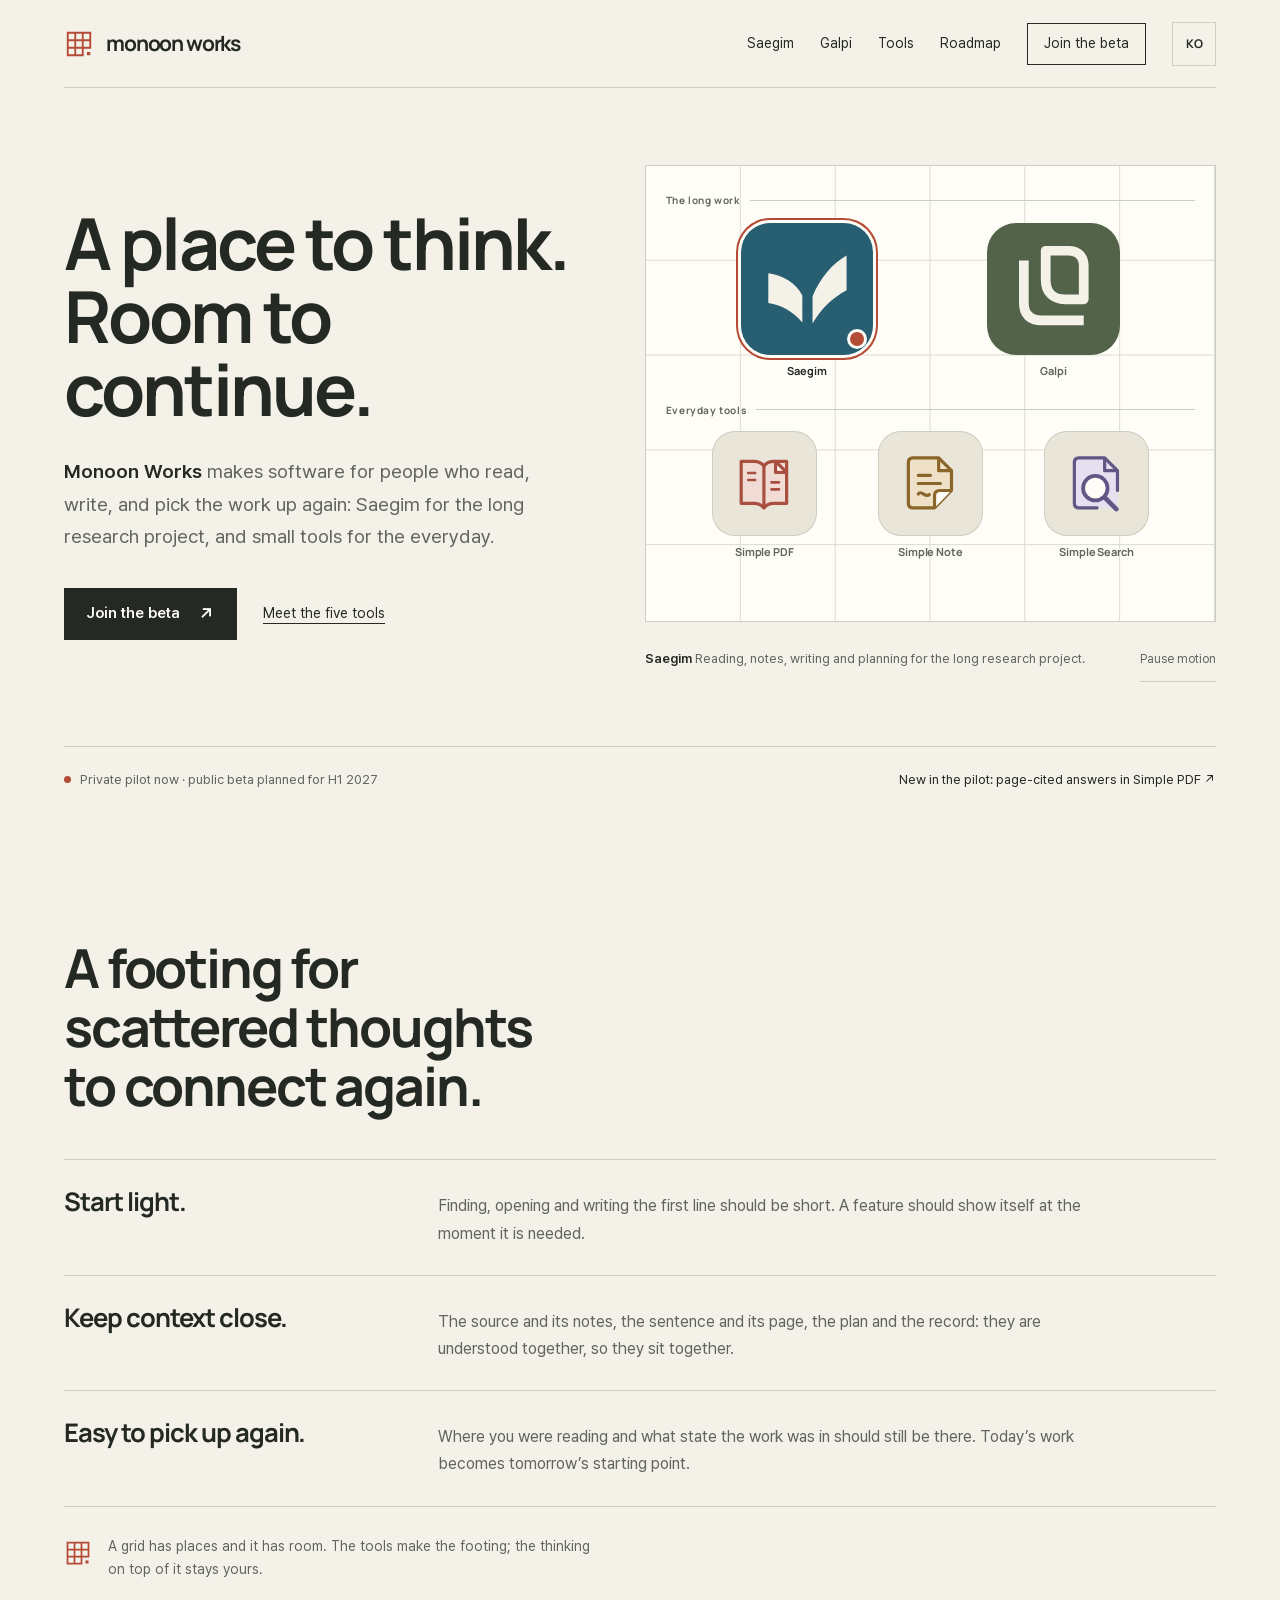
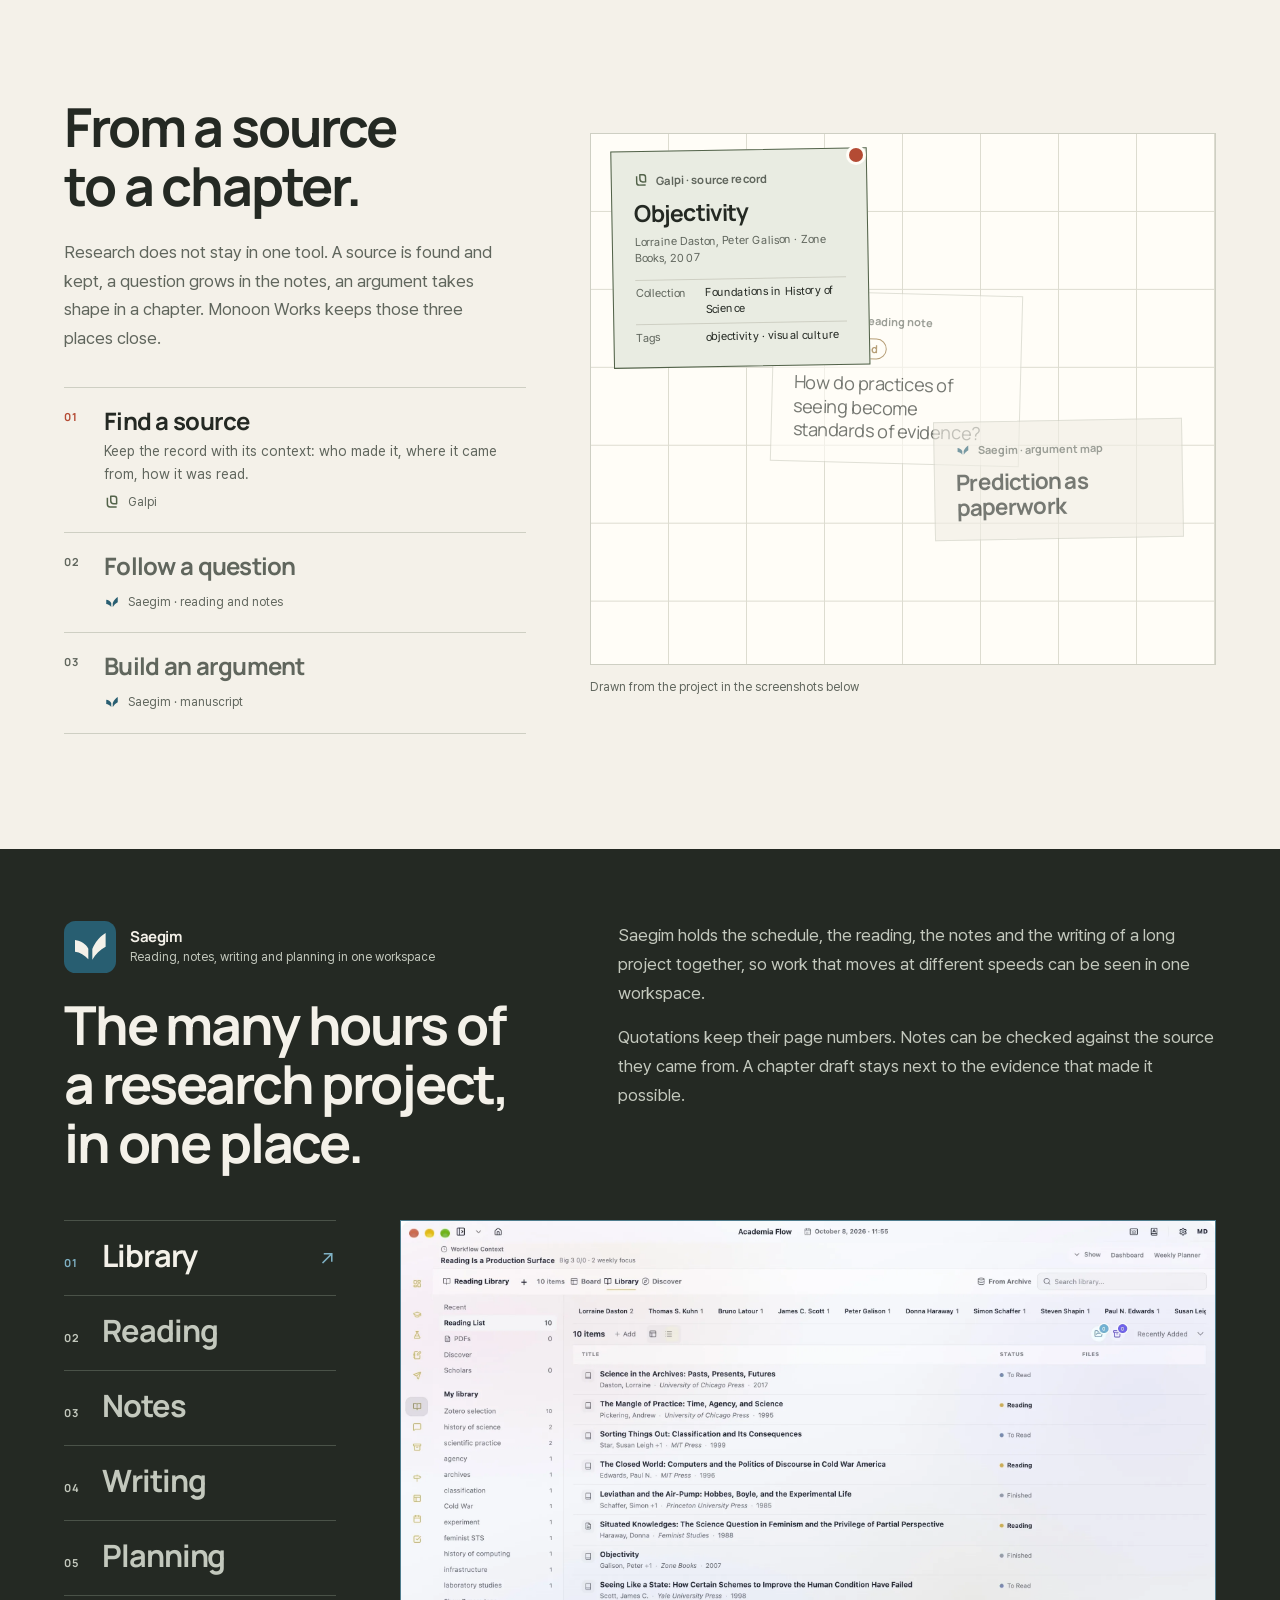
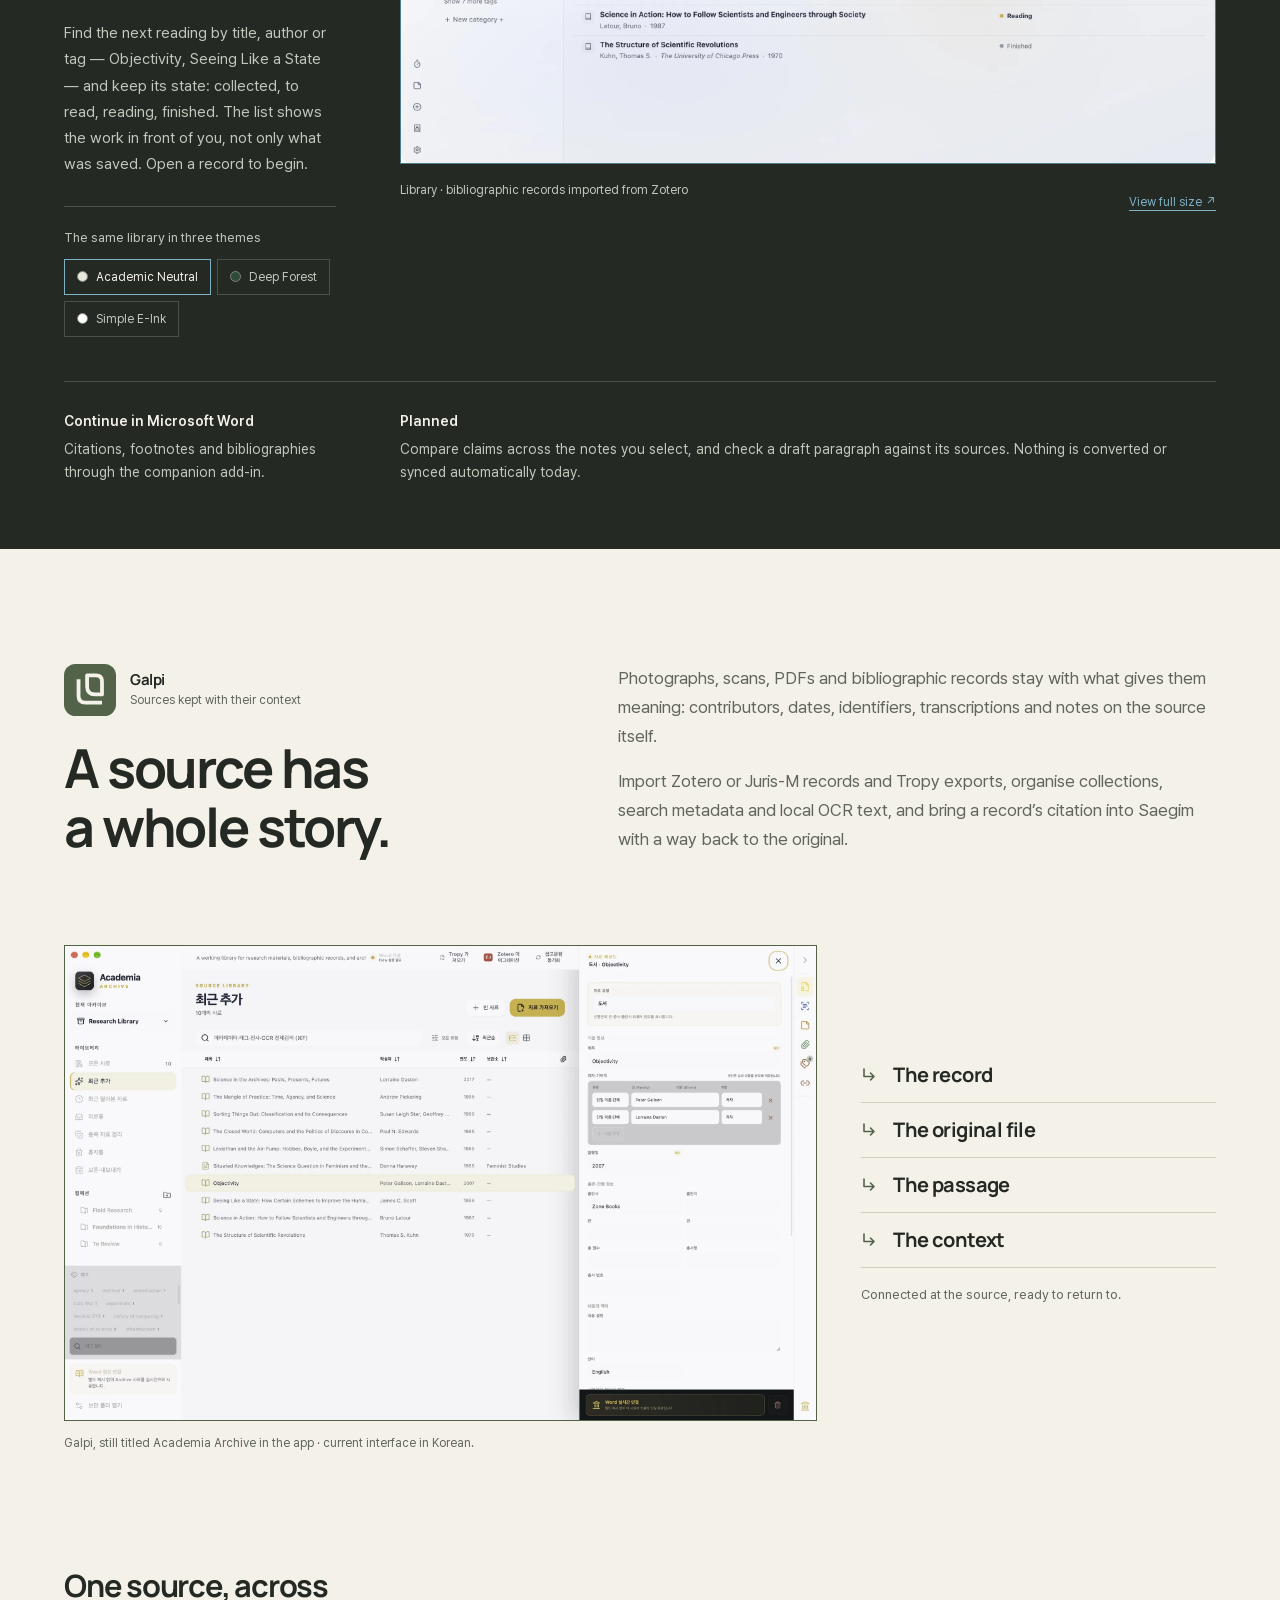
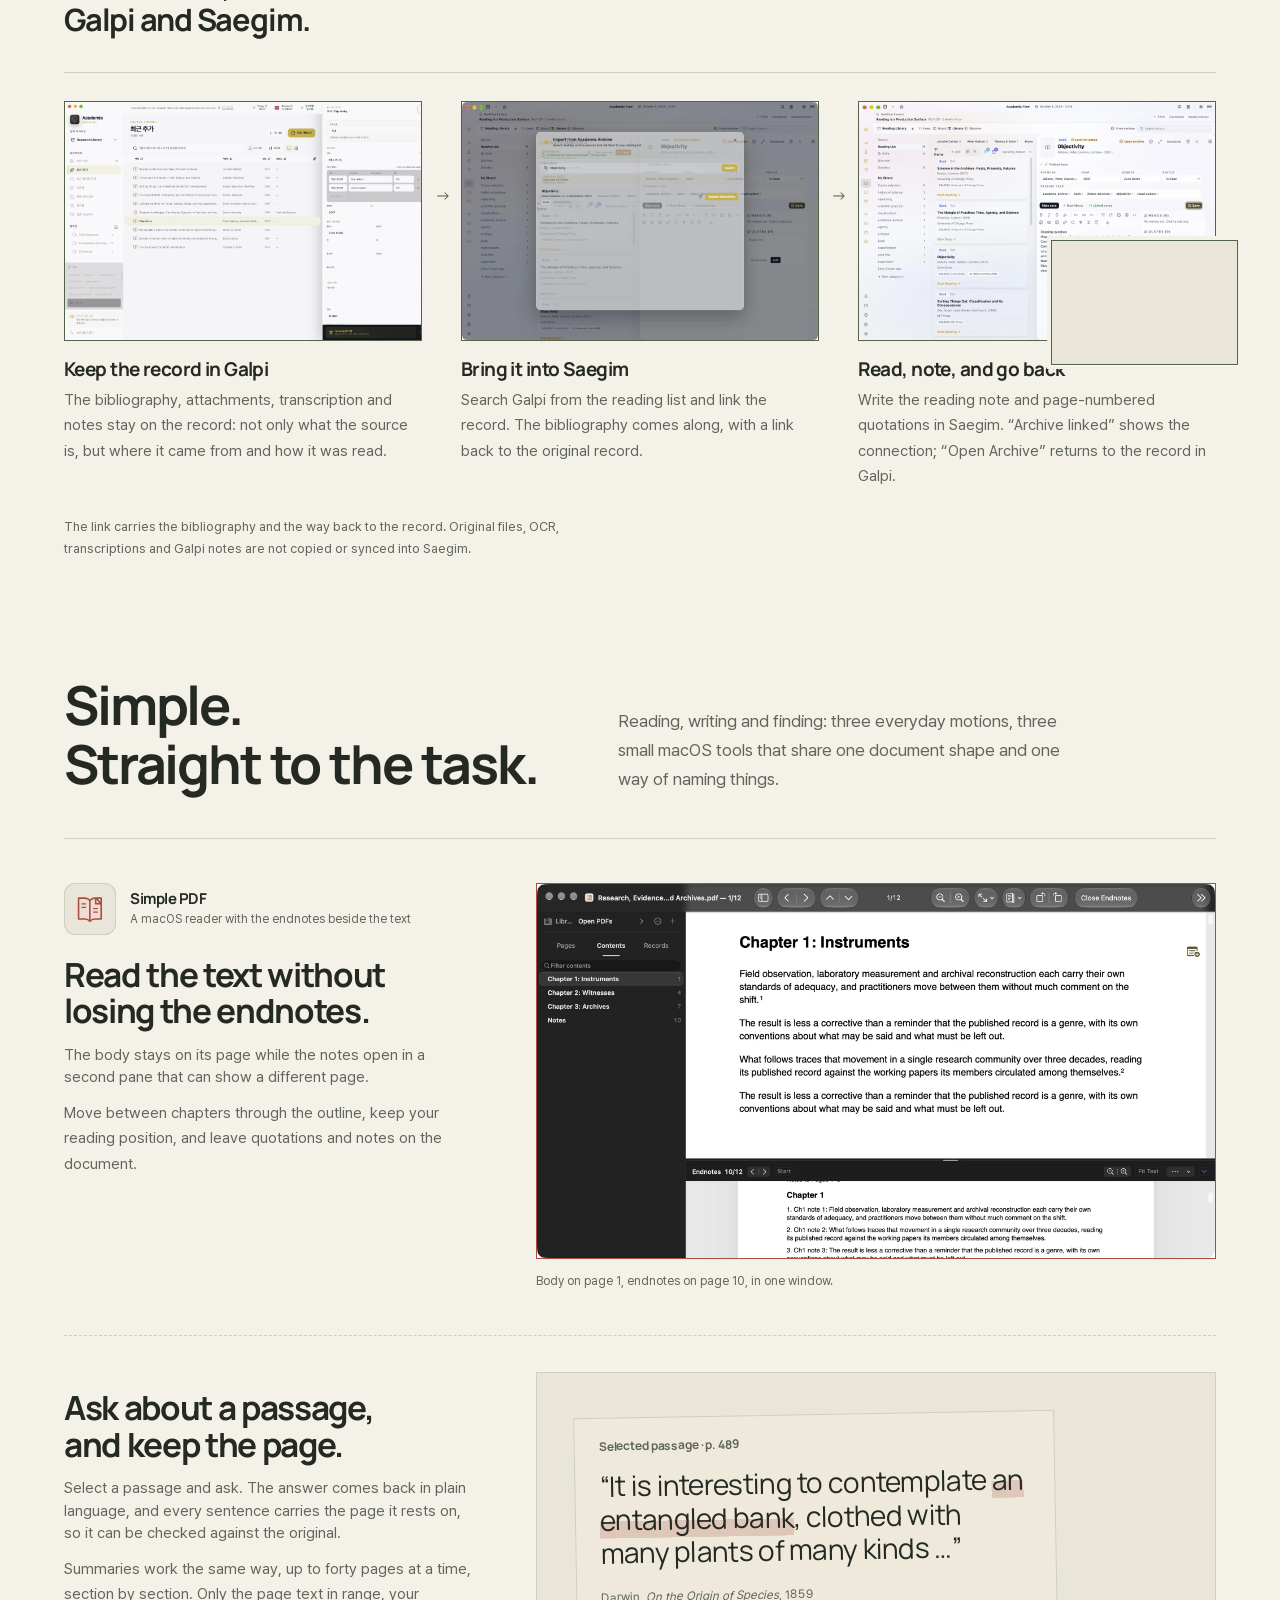
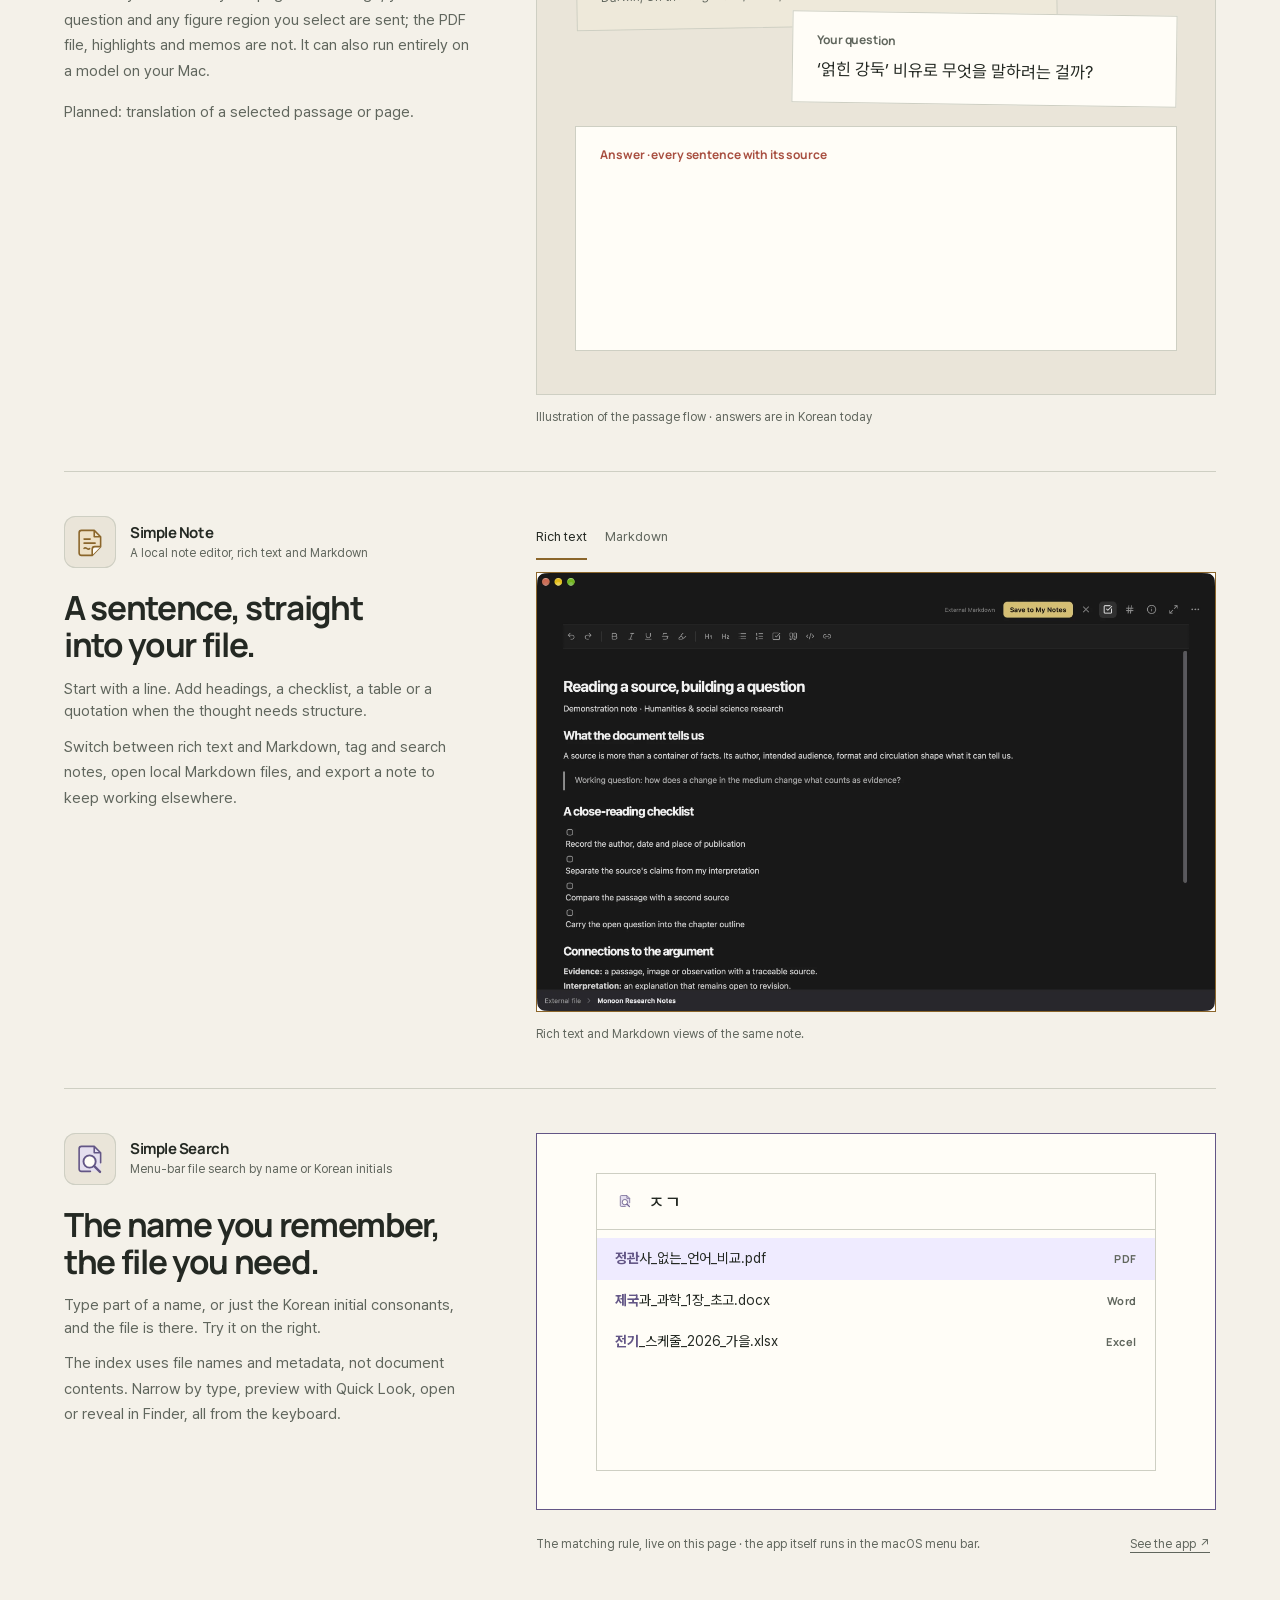
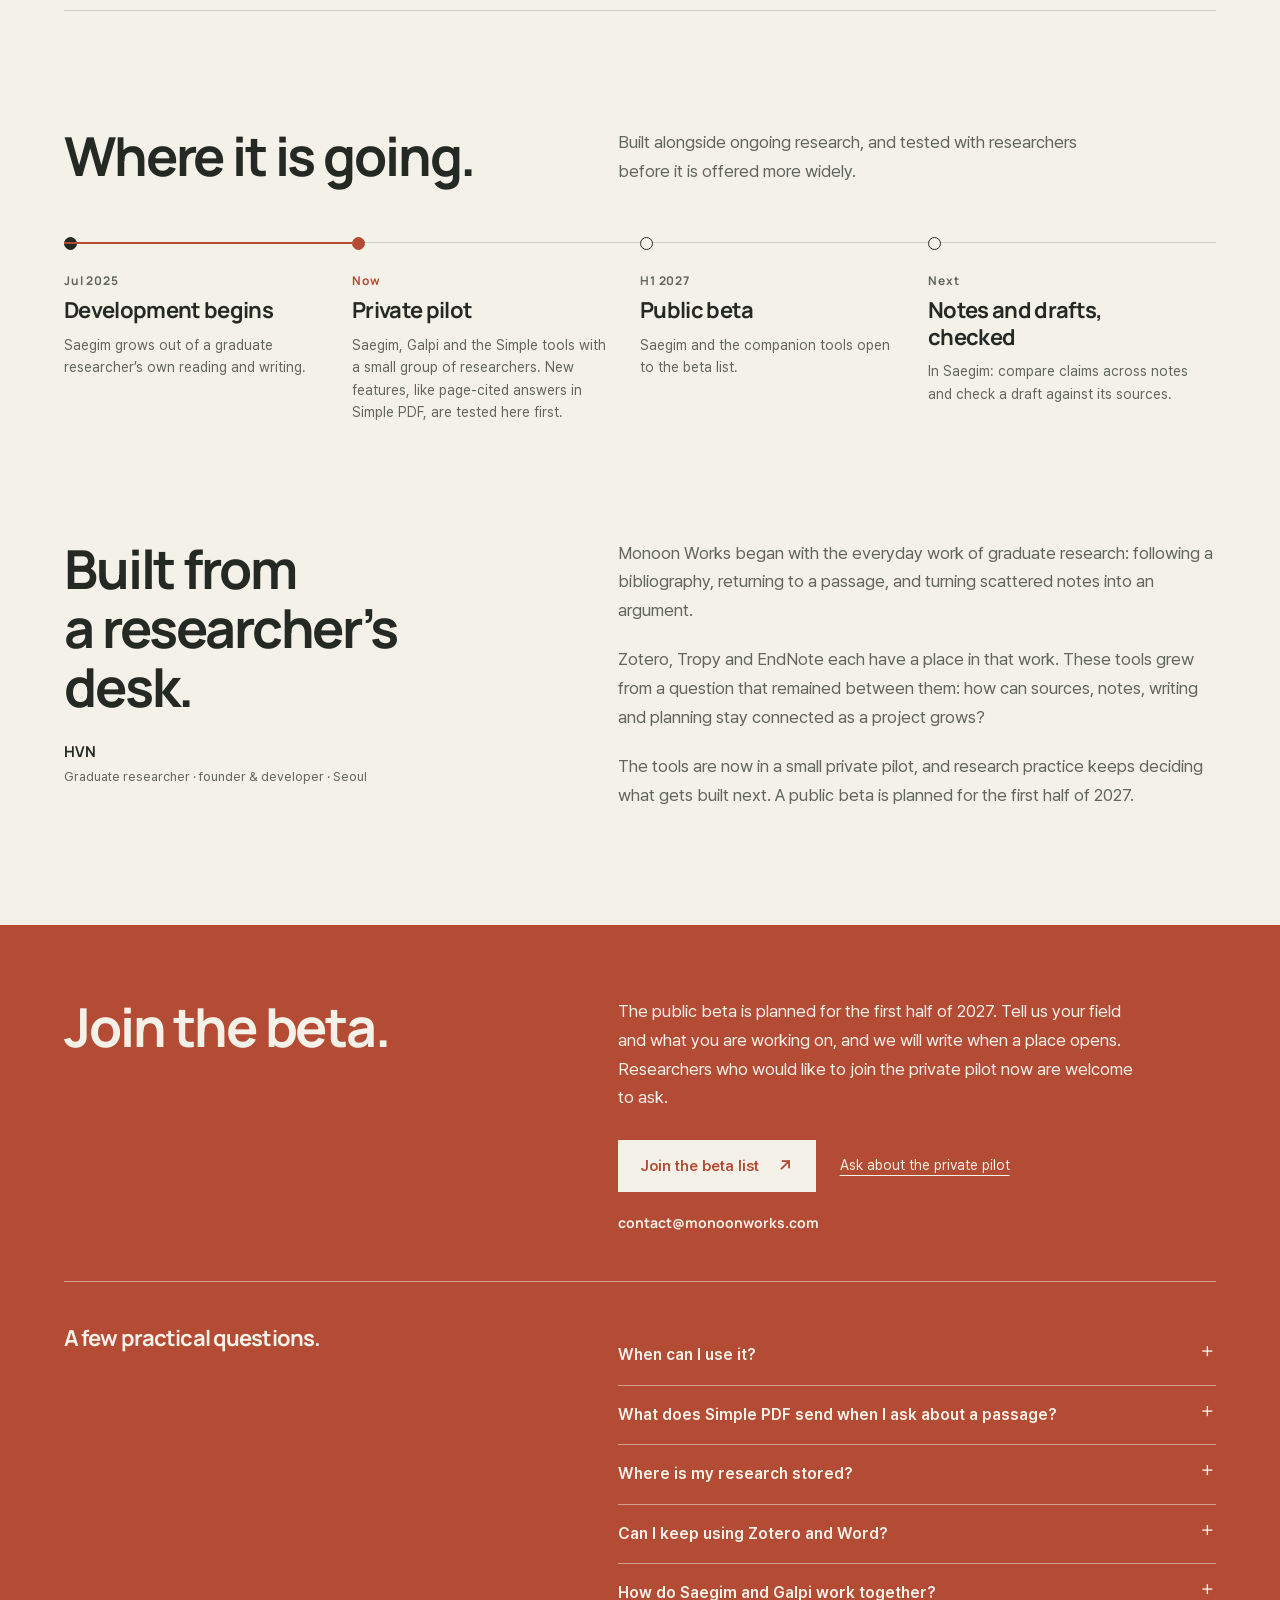
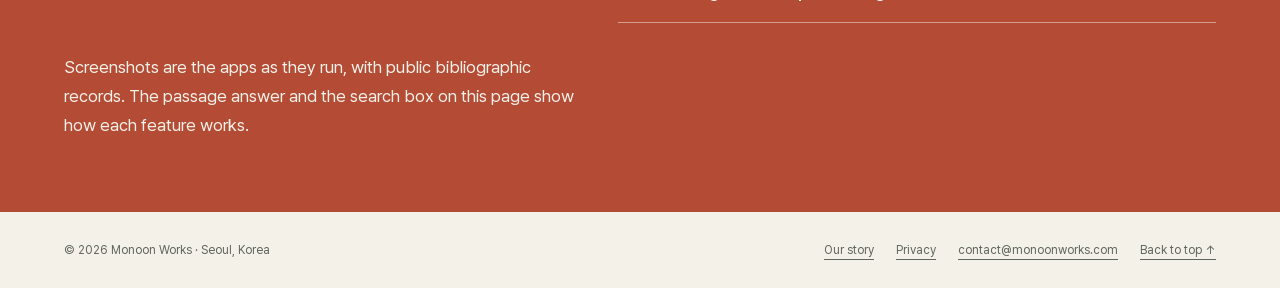
==== commit bd22899c: "Stop calling the project a demonstration; it is the real one Co-Authored-By: Claude Fable 5.1 <norep" ====
--- a/index.html
+++ b/index.html
@@ -101,7 +101,7 @@
  <div class="sheet-open"><div><ol class="sheet-rows"><li><b data-key="sheet.claim">Claim</b><span data-key="sheet.claim.d">Authority was assembled through documents</span></li><li><b data-key="sheet.evidence">Evidence needed</b><span data-key="sheet.evidence.d">Revision trail, meeting minutes</span></li><li><b data-key="sheet.counter">Counterpoint</b><span data-key="sheet.counter.d">Paperwork is not merely downstream</span></li></ol></div></div>
 </div>
 </div>
-<figcaption class="caption"><span data-key="path.caption">Illustration built from the demonstration project in the screenshots below</span></figcaption>
+<figcaption class="caption"><span data-key="path.caption">Drawn from the project in the screenshots below</span></figcaption>
 </figure>
 </section>
 </div>
@@ -185,12 +185,12 @@
 
 <article class="simple-row" id="simple-note">
 <div><div class="product-id"><span class="tile simple note" aria-hidden="true"><svg><use href="#m-note"/></svg></span><span>Simple Note<small data-key="note.sub">A local note editor, rich text and Markdown</small></span></div><h3 data-key="note.title">A sentence, straight into your file.</h3><div class="copy"><p class="lead" data-key="note.lead">Start with a line. Add headings, a checklist, a table or a quotation when the thought needs structure.</p><p data-key="note.copy">Switch between rich text and Markdown, tag and search notes, open local Markdown files, and export a note to keep working elsewhere.</p></div></div>
-<figure class="figure reveal"><div class="note-tabs" aria-label="Simple Note views"><button type="button" class="note-tab" data-note="editor" aria-pressed="true" data-key="note.editor">Rich text</button><button type="button" class="note-tab" data-note="markdown" aria-pressed="false">Markdown</button></div><div class="frame"><button type="button" id="note-image-button" data-image="images/note-editor.webp" aria-label="Enlarge Simple Note"><img id="note-image" src="images/note-editor.webp" width="2480" height="1600" alt="Simple Note rich-text editor with a demonstration research note." loading="lazy"></button></div><figcaption class="caption"><span data-key="note.caption">Rich text and Markdown views of the same note.</span></figcaption></figure>
+<figure class="figure reveal"><div class="note-tabs" aria-label="Simple Note views"><button type="button" class="note-tab" data-note="editor" aria-pressed="true" data-key="note.editor">Rich text</button><button type="button" class="note-tab" data-note="markdown" aria-pressed="false">Markdown</button></div><div class="frame"><button type="button" id="note-image-button" data-image="images/note-editor.webp" aria-label="Enlarge Simple Note"><img id="note-image" src="images/note-editor.webp" width="2480" height="1600" alt="Simple Note rich-text editor with a research note." loading="lazy"></button></div><figcaption class="caption"><span data-key="note.caption">Rich text and Markdown views of the same note.</span></figcaption></figure>
 </article>
 
 <article class="simple-row" id="simple-search">
 <div><div class="product-id"><span class="tile simple search" aria-hidden="true"><svg><use href="#m-search"/></svg></span><span>Simple Search<small data-key="search.sub">Menu-bar file search by name or Korean initials</small></span></div><h3 data-key="search.title">The name you remember, the file you need.</h3><div class="copy"><p class="lead" data-key="search.lead">Type part of a name, or just the Korean initial consonants, and the file is there. Try it on the right.</p><p data-key="search.copy">The index uses file names and metadata, not document contents. Narrow by type, preview with Quick Look, open or reveal in Finder, all from the keyboard.</p></div></div>
-<figure class="figure reveal"><div class="frame search-frame"><div class="search-demo" id="search-demo"><label class="search-field"><svg class="mark" style="width:20px;height:20px;color:var(--search);--pale:#E5DFEF"><use href="#m-search"/></svg><input type="search" id="search-input" autocomplete="off" spellcheck="false" placeholder="ㅈㄱㅅ" aria-label="Simple Search demonstration"></label><ol class="search-results" id="search-results" aria-live="polite"></ol><p class="search-hint" id="search-hint" data-key="search.hint">A demonstration with sample file names · initial consonants and partial names both match.</p></div></div><figcaption class="caption"><span data-key="search.caption">Demonstration of the matching rule · the app runs in the macOS menu bar.</span><button type="button" data-image="images/simple-search.webp" data-key="search.shot">See the app ↗</button></figcaption></figure>
+<figure class="figure reveal"><div class="frame search-frame"><div class="search-demo" id="search-demo"><label class="search-field"><svg class="mark" style="width:20px;height:20px;color:var(--search);--pale:#E5DFEF"><use href="#m-search"/></svg><input type="search" id="search-input" autocomplete="off" spellcheck="false" placeholder="ㅈㄱㅅ" aria-label="Try Simple Search matching"></label><ol class="search-results" id="search-results" aria-live="polite"></ol><p class="search-hint" id="search-hint" data-key="search.hint">Try it on these sample file names · initial consonants and partial names both match.</p></div></div><figcaption class="caption"><span data-key="search.caption">The matching rule, live on this page · the app itself runs in the macOS menu bar.</span><button type="button" data-image="images/simple-search.webp" data-key="search.shot">See the app ↗</button></figcaption></figure>
 </article>
 </section>
 
@@ -219,7 +219,7 @@
 <details><summary data-key="faq4.q">Can I keep using Zotero and Word?</summary><p data-key="faq4.a">Yes. Galpi can import Zotero records, and the companion Word add-in supports literature search, citations, footnotes and bibliographies.</p></details>
 <details><summary data-key="faq5.q">How do Saegim and Galpi work together?</summary><p data-key="faq5.a">Galpi keeps source records, original files and their context. Saegim connects reading, notes, chapter writing and planning. Selected Galpi records can be linked to Saegim.</p></details>
 </div></div>
-<p class="shots-note" data-key="shots.note">Screenshots show the actual apps with demonstration workspaces and public bibliographic records. The passage answer and the search box are illustrations of how each feature works.</p>
+<p class="shots-note" data-key="shots.note">Screenshots are the apps as they run, with public bibliographic records. The passage answer and the search box on this page show how each feature works.</p>
 </div></section>
 </main>
 <footer class="footer wrap"><p><span data-key="footer.company">© 2026 Monoon Works · Seoul, Korea</span></p><div class="footer-links"><a href="#founder" data-key="nav.story">Our story</a><a href="privacy.html" data-key="footer.privacy">Privacy</a><a href="mailto:contact@monoonworks.com">contact@monoonworks.com</a><a href="#top" data-key="footer.top">Back to top ↑</a></div></footer>
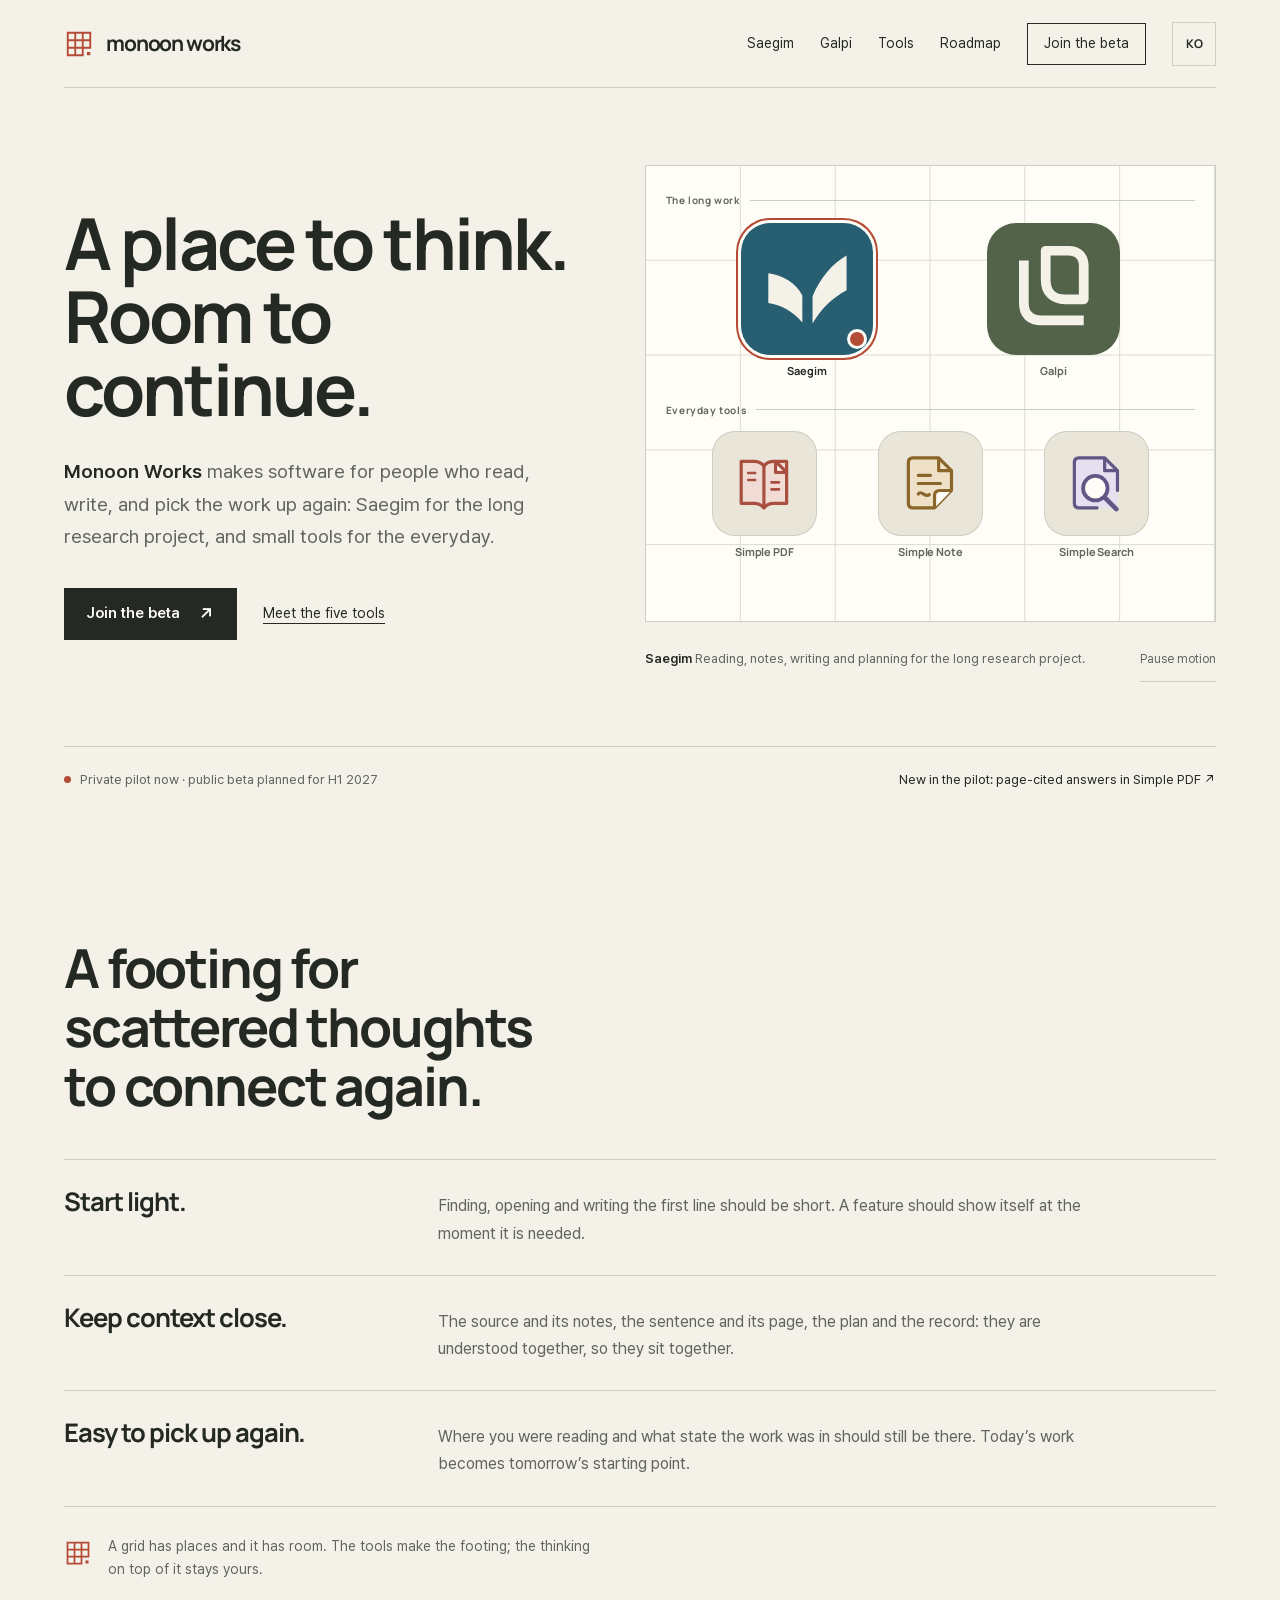
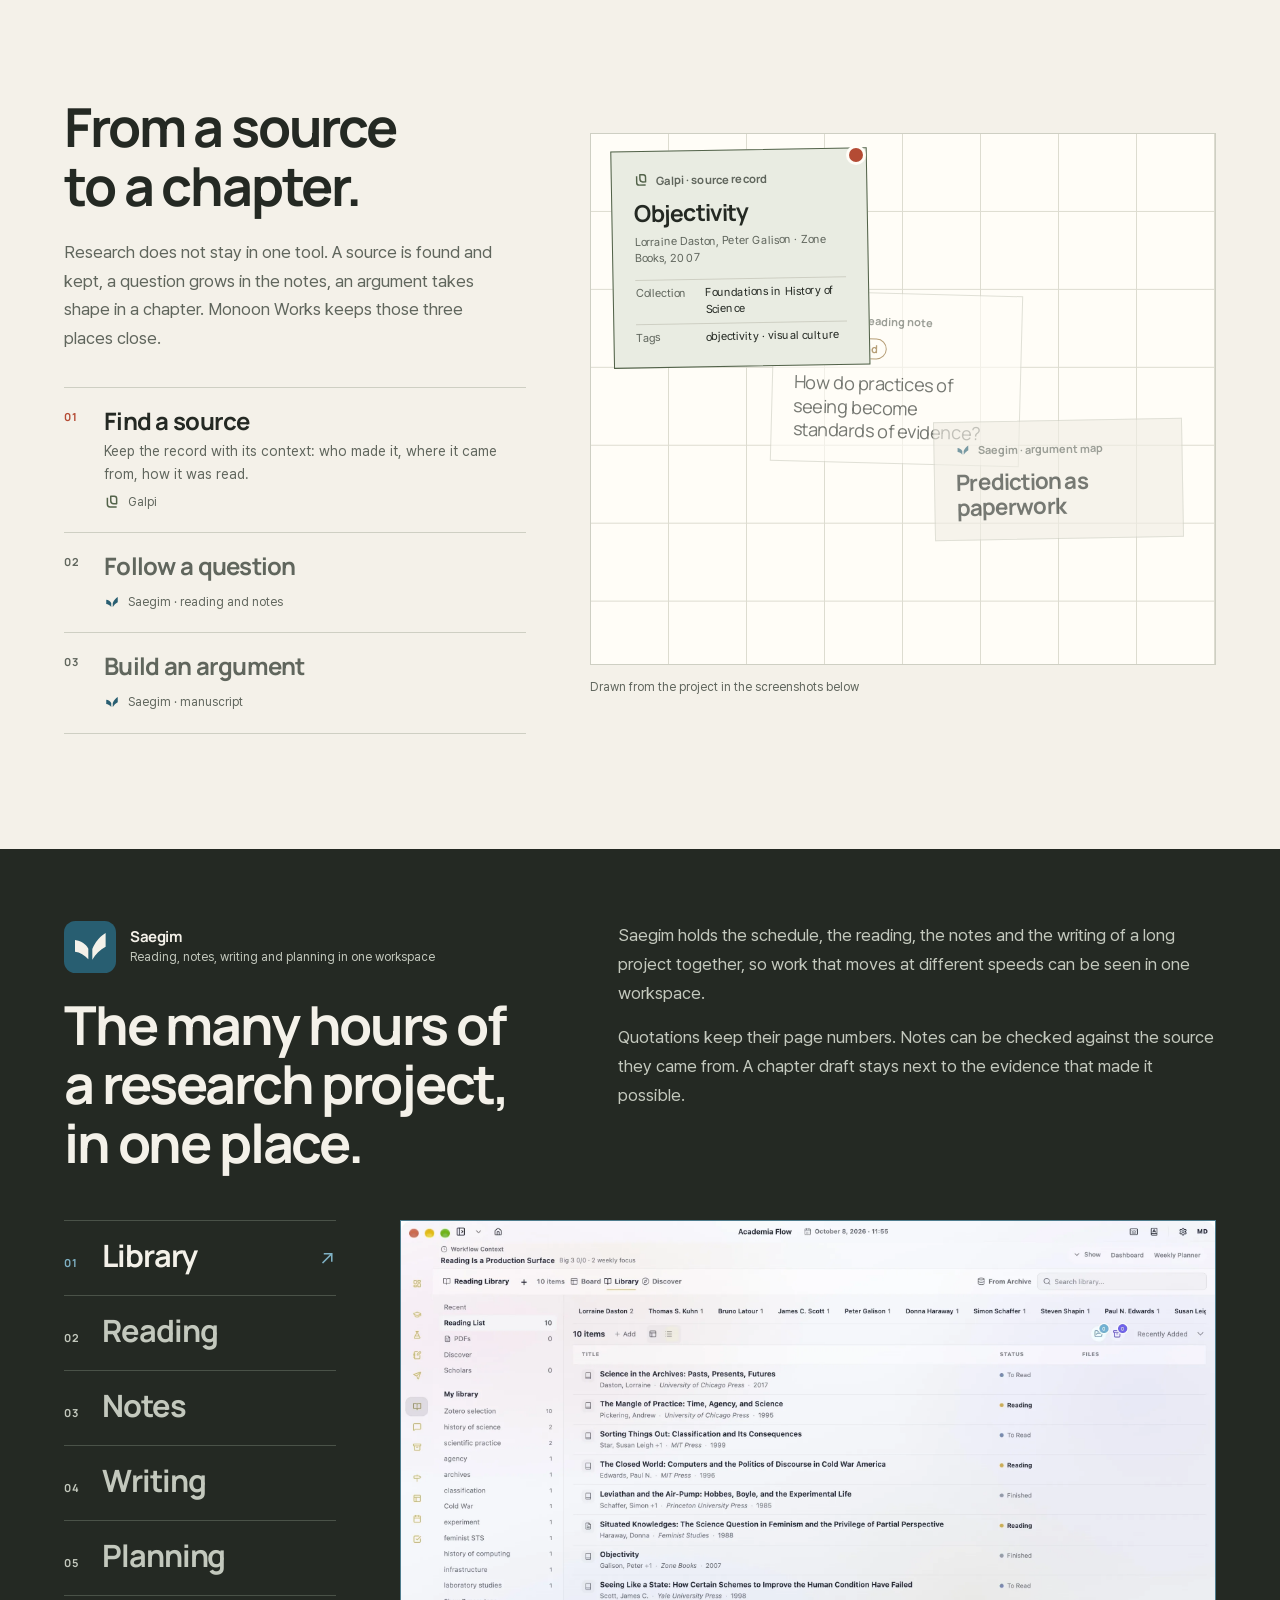
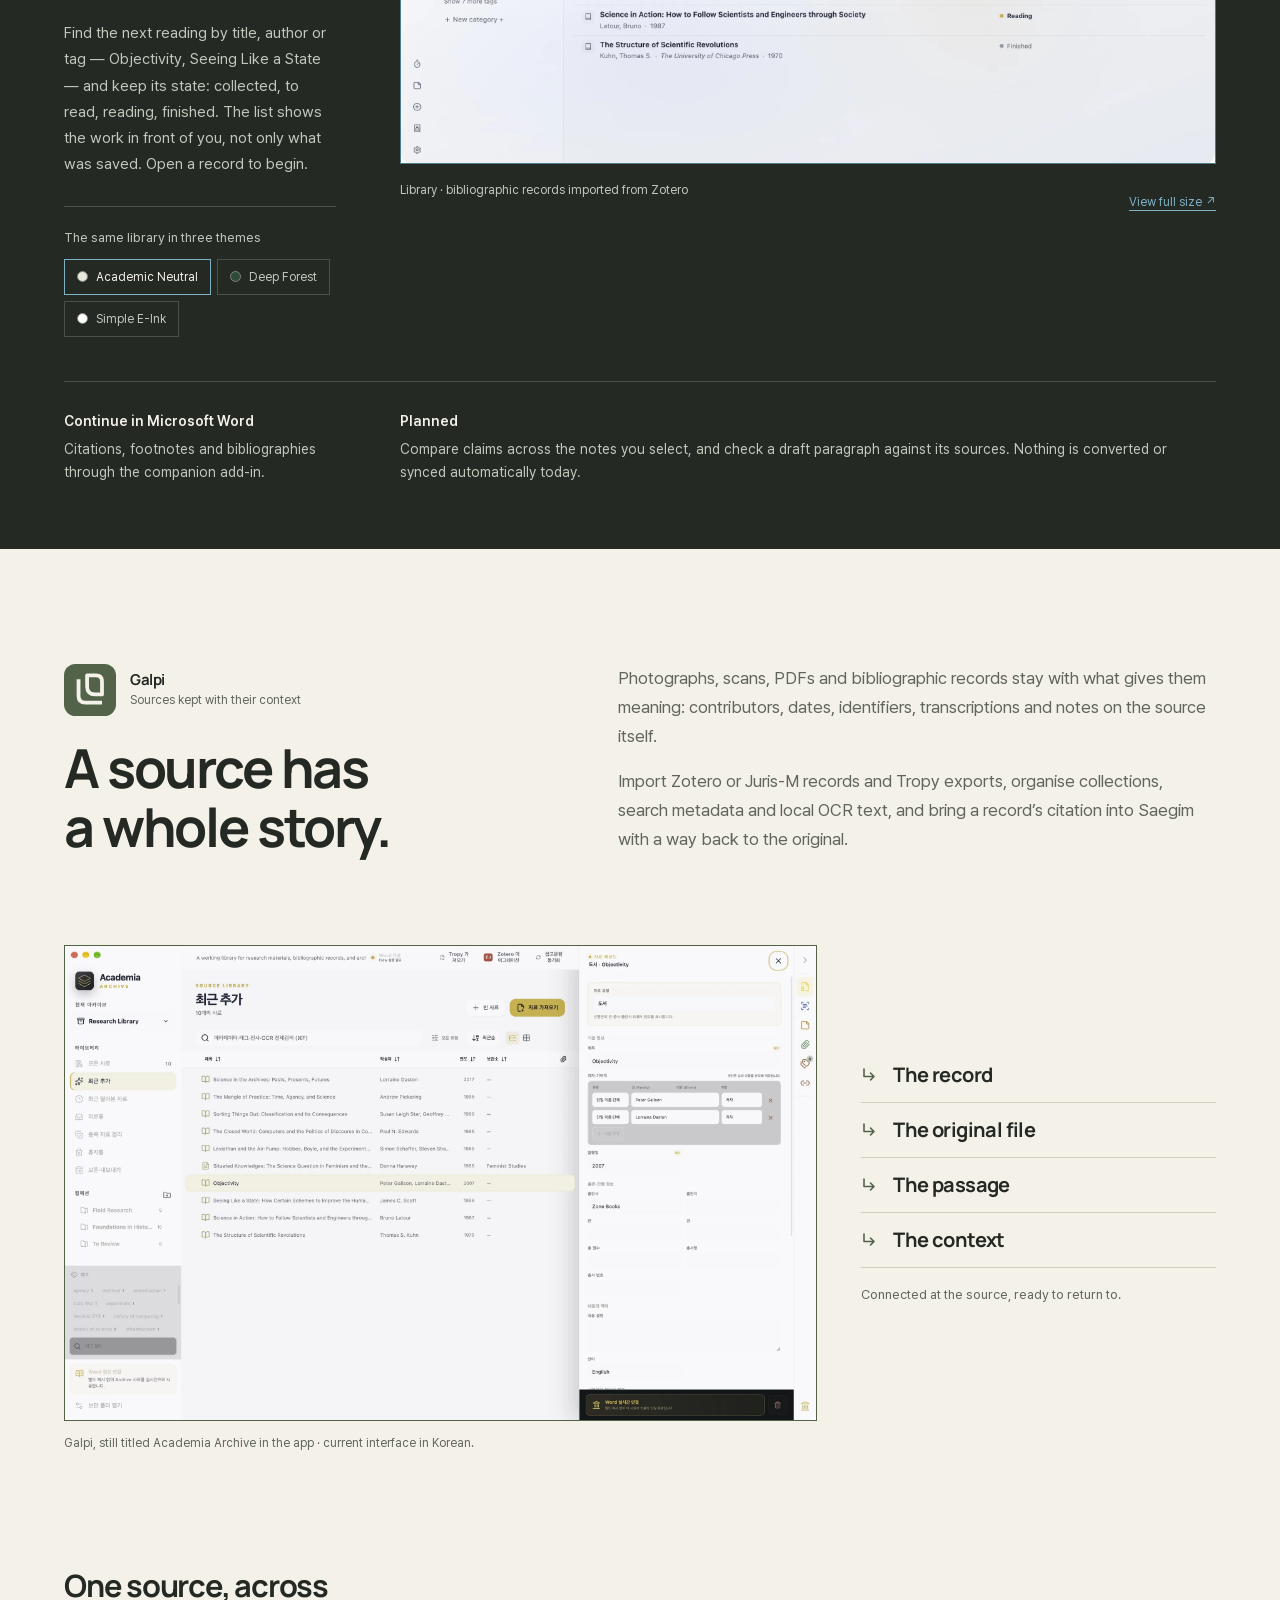
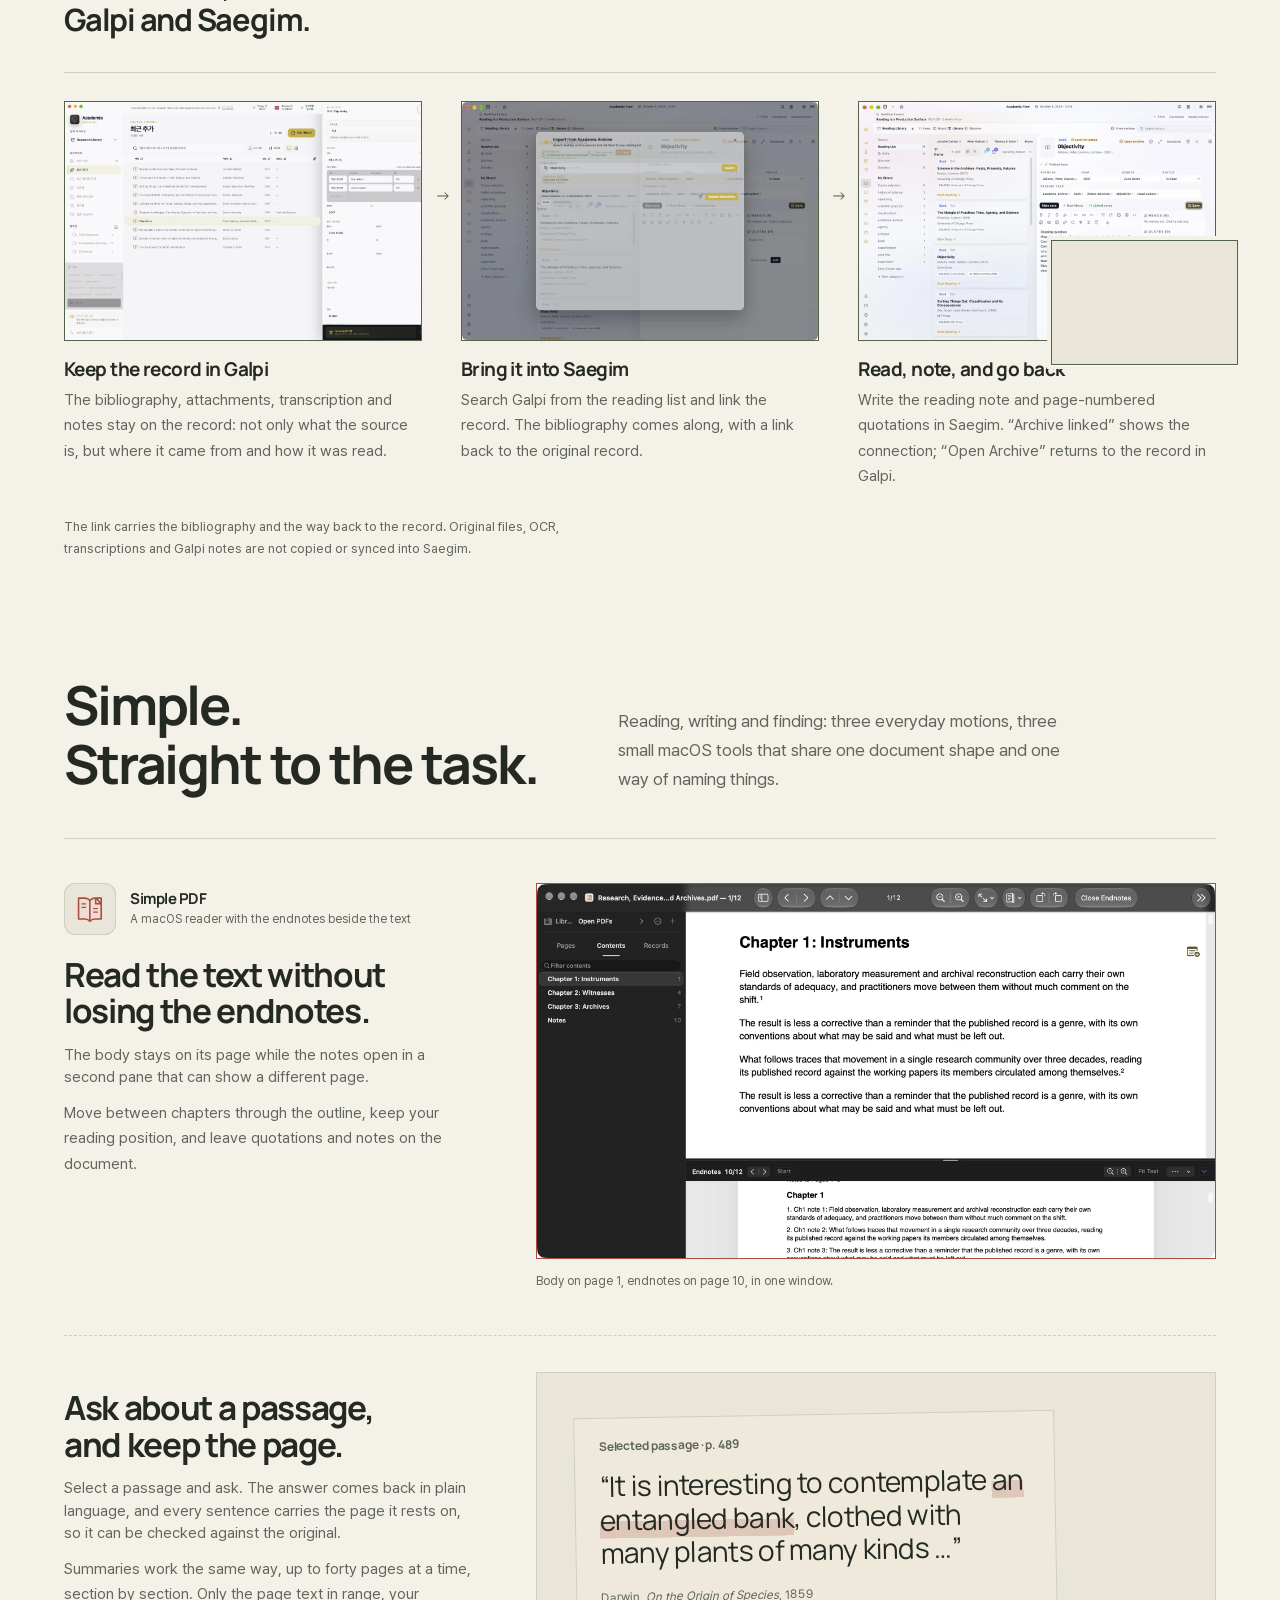
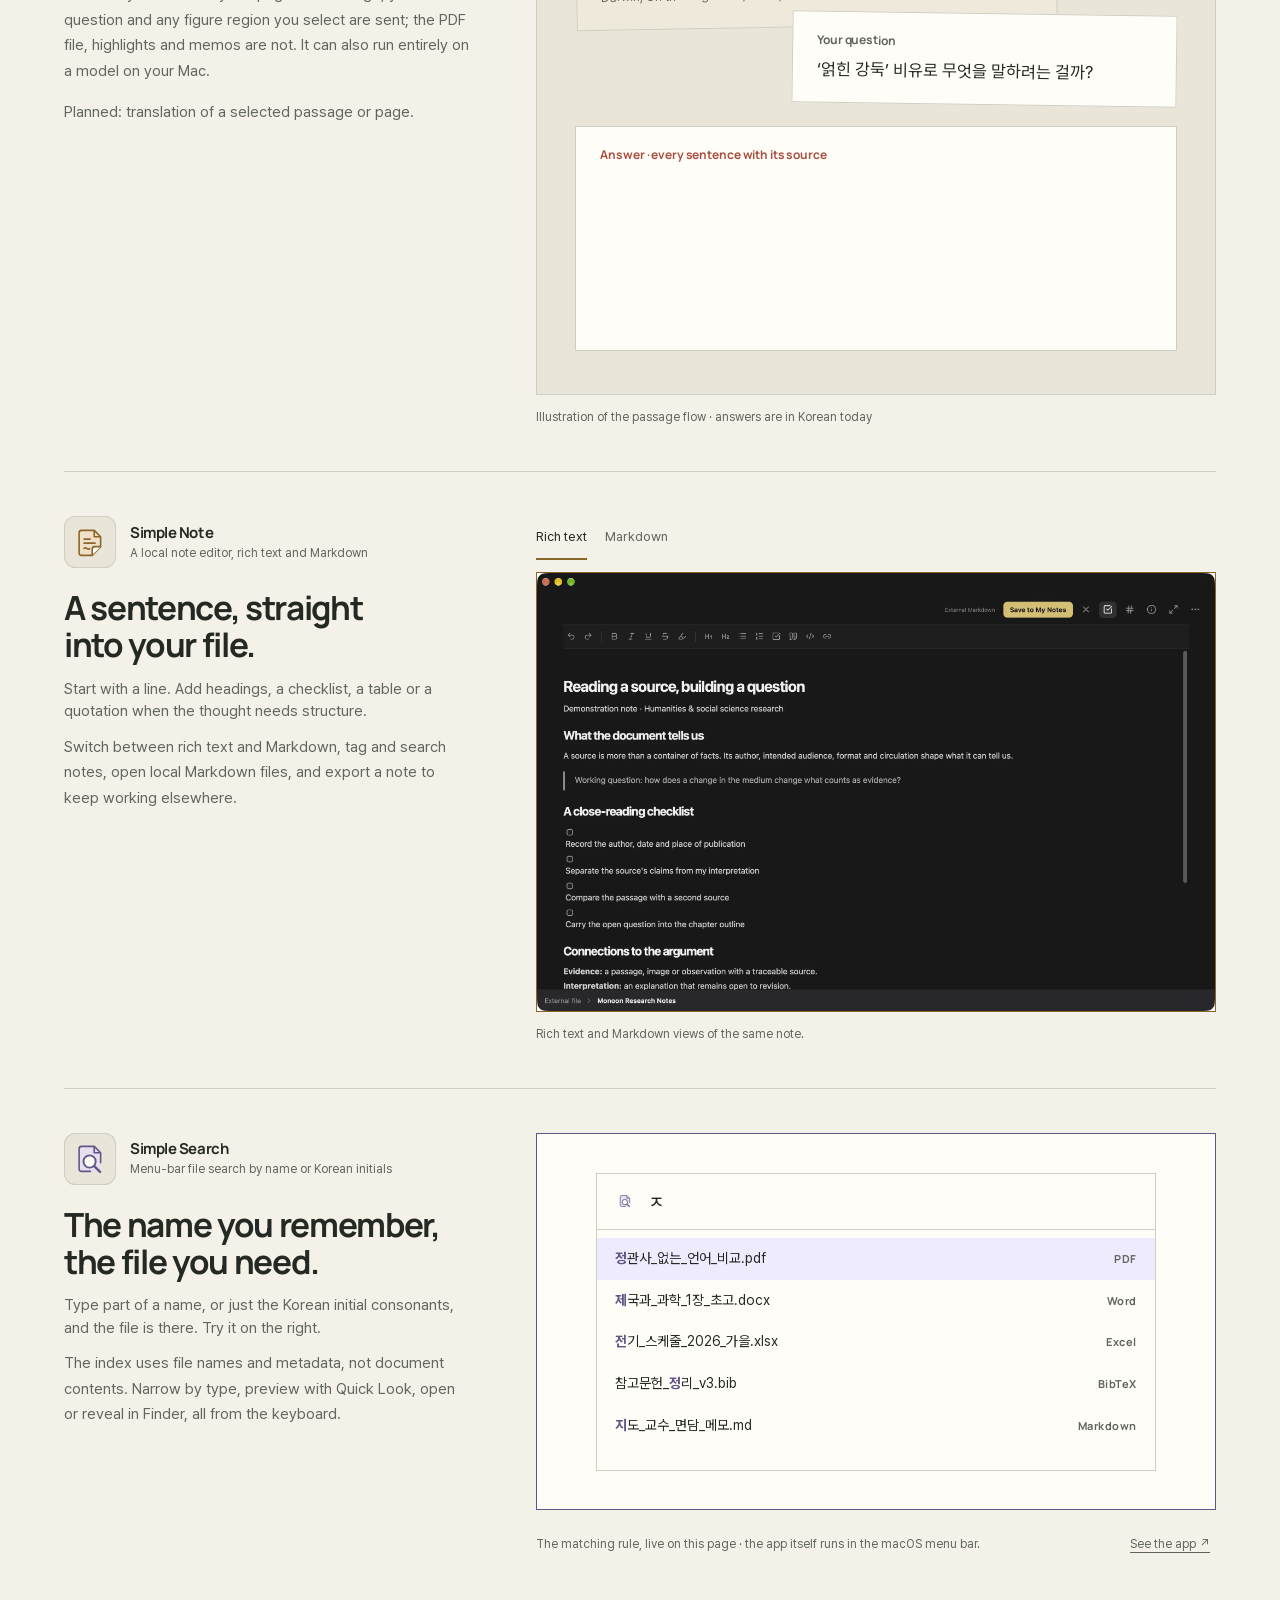
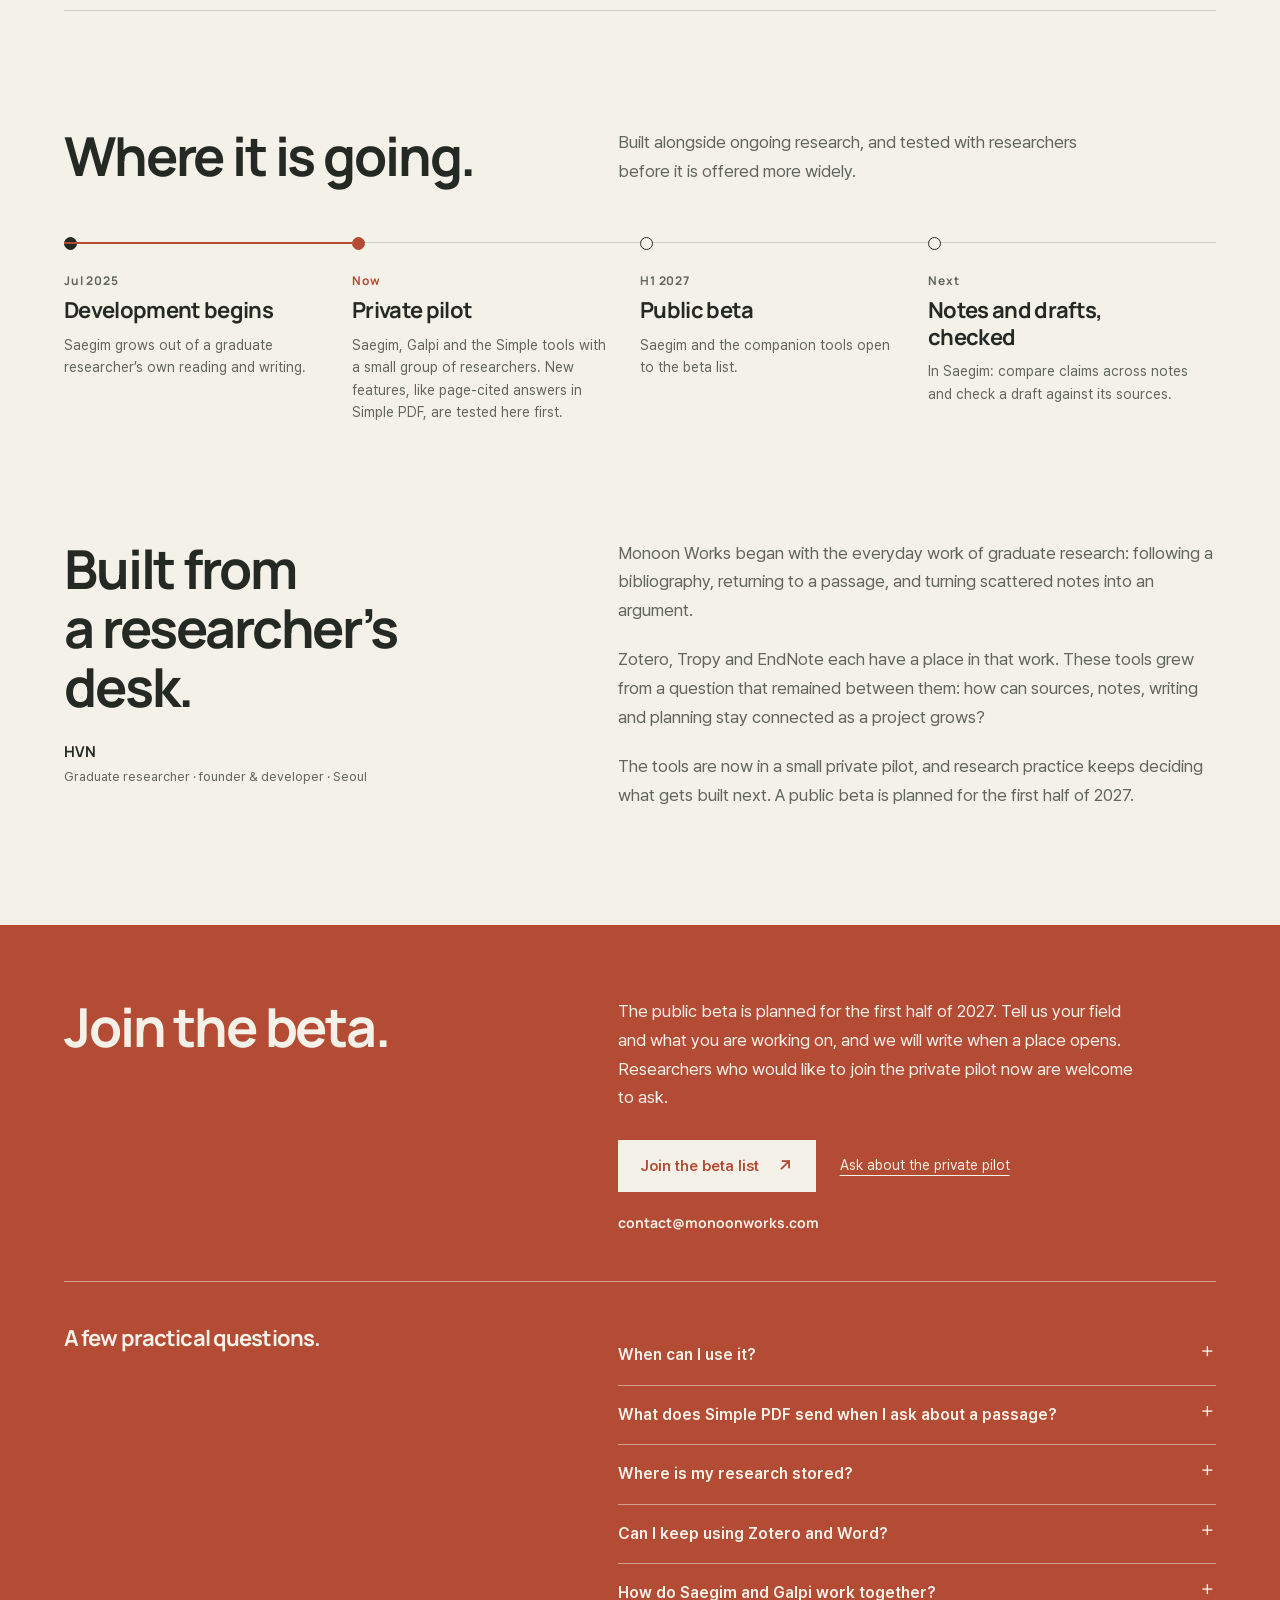
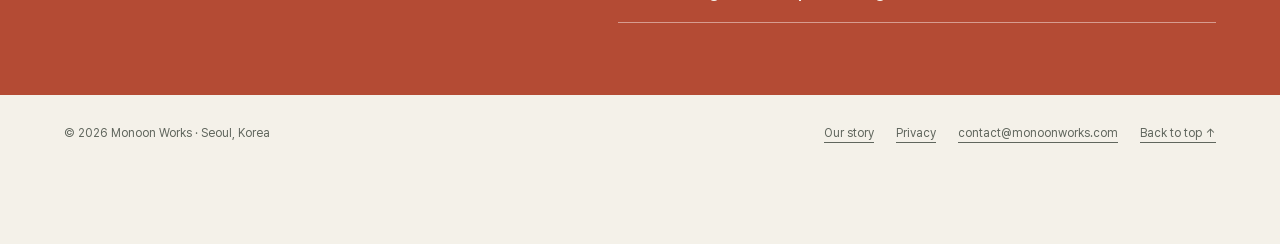
==== commit 955b5353: "Drop the screenshots disclaimer Co-Authored-By: Claude Fable 5.1 <noreply@anthropic.com>" ====
--- a/index.html
+++ b/index.html
@@ -219,7 +219,6 @@
 <details><summary data-key="faq4.q">Can I keep using Zotero and Word?</summary><p data-key="faq4.a">Yes. Galpi can import Zotero records, and the companion Word add-in supports literature search, citations, footnotes and bibliographies.</p></details>
 <details><summary data-key="faq5.q">How do Saegim and Galpi work together?</summary><p data-key="faq5.a">Galpi keeps source records, original files and their context. Saegim connects reading, notes, chapter writing and planning. Selected Galpi records can be linked to Saegim.</p></details>
 </div></div>
-<p class="shots-note" data-key="shots.note">Screenshots are the apps as they run, with public bibliographic records. The passage answer and the search box on this page show how each feature works.</p>
 </div></section>
 </main>
 <footer class="footer wrap"><p><span data-key="footer.company">© 2026 Monoon Works · Seoul, Korea</span></p><div class="footer-links"><a href="#founder" data-key="nav.story">Our story</a><a href="privacy.html" data-key="footer.privacy">Privacy</a><a href="mailto:contact@monoonworks.com">contact@monoonworks.com</a><a href="#top" data-key="footer.top">Back to top ↑</a></div></footer>
--- a/site.css
+++ b/site.css
@@ -200,7 +200,7 @@
 .faq details{border-bottom:1px solid #d79c8f}.faq summary{list-style:none;cursor:pointer;padding:18px 32px 18px 0;position:relative;line-height:1.4;font-size:16px;font-weight:600;color:var(--paper)}
 .faq summary::-webkit-details-marker{display:none}.faq summary::after{content:"+";position:absolute;right:2px;top:14px;font:400 22px/1 var(--display)}.faq details[open] summary::after{content:"−"}
 .faq details p{padding:0 26px 20px 0;font-size:14px;color:var(--paper);line-height:1.7}.faq details p a{color:var(--paper)}
-.shots-note{margin-top:30px;font-size:12px;color:var(--paper);max-width:none}
+
 /* footer */
 .footer{padding-block:28px;display:flex;justify-content:space-between;align-items:center;gap:20px;flex-wrap:wrap;font-size:12px;color:var(--muted)}
 .footer-links{display:flex;gap:22px;flex-wrap:wrap}
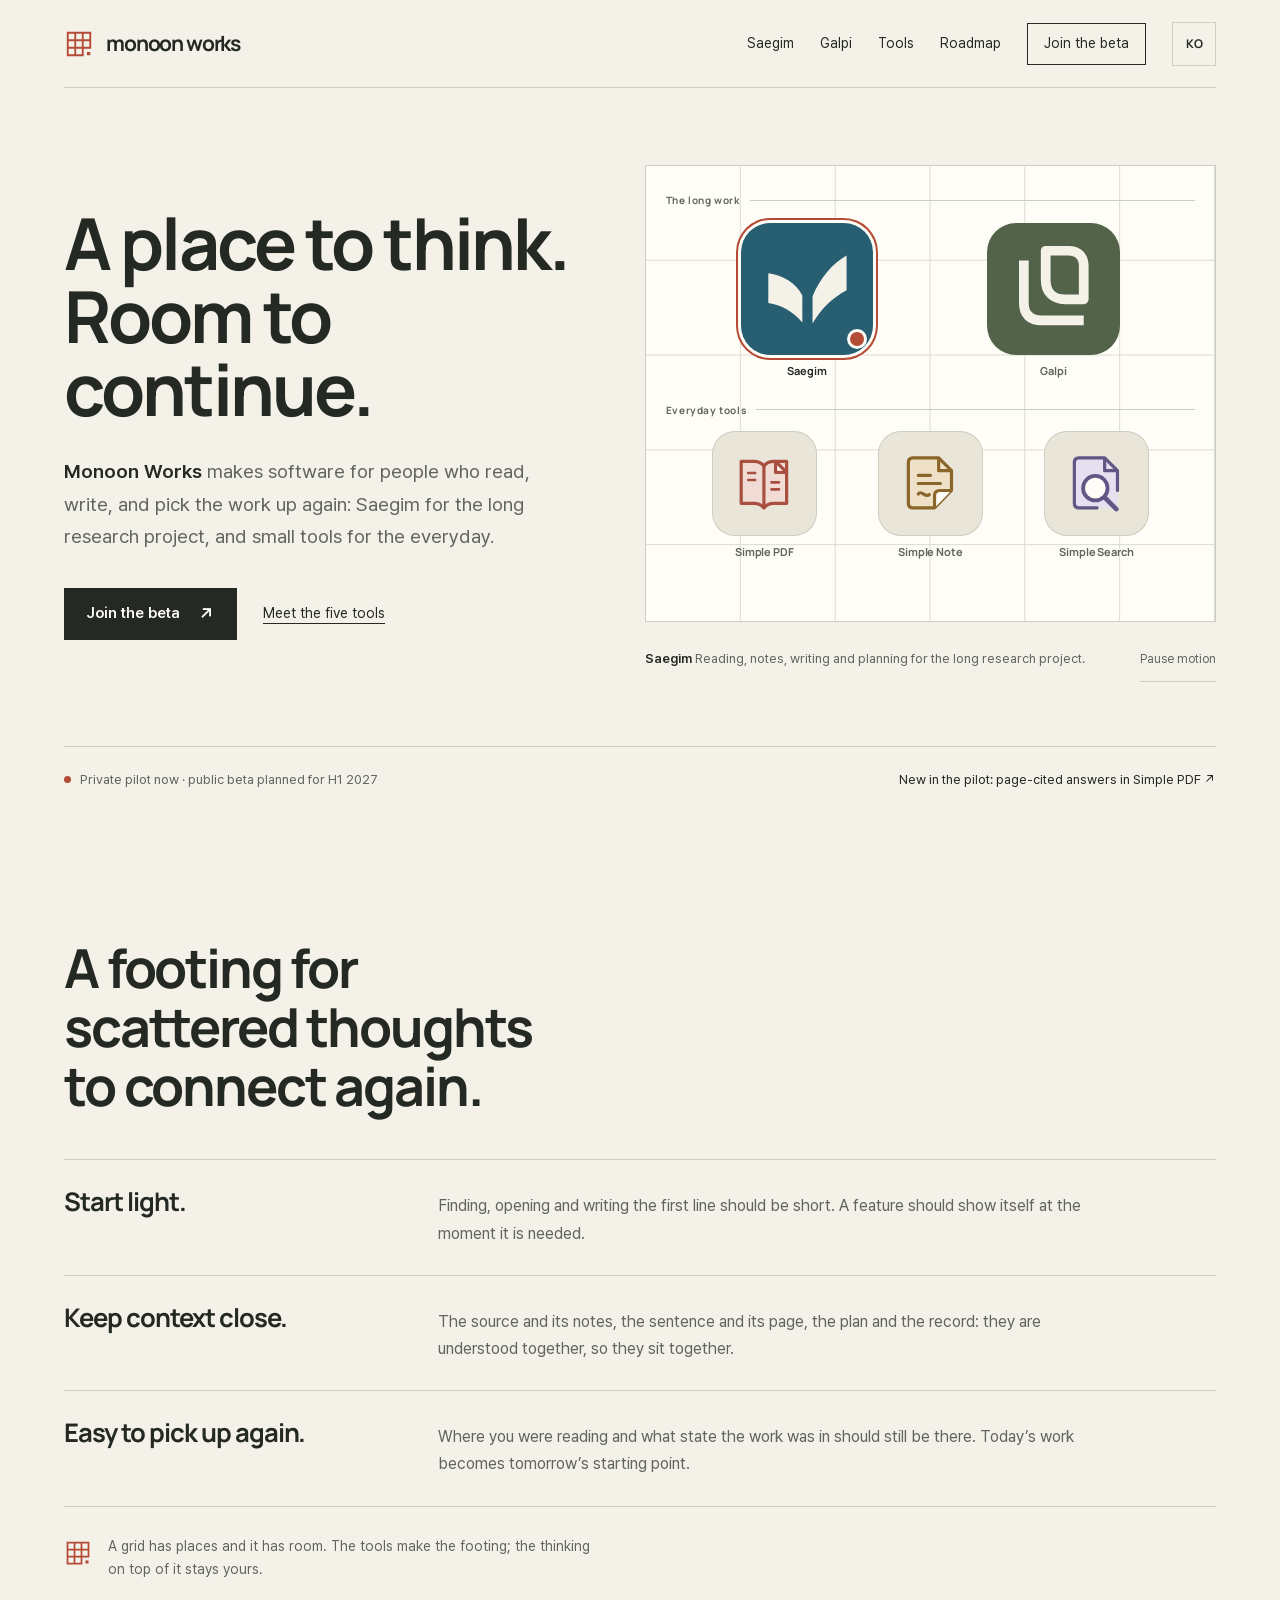
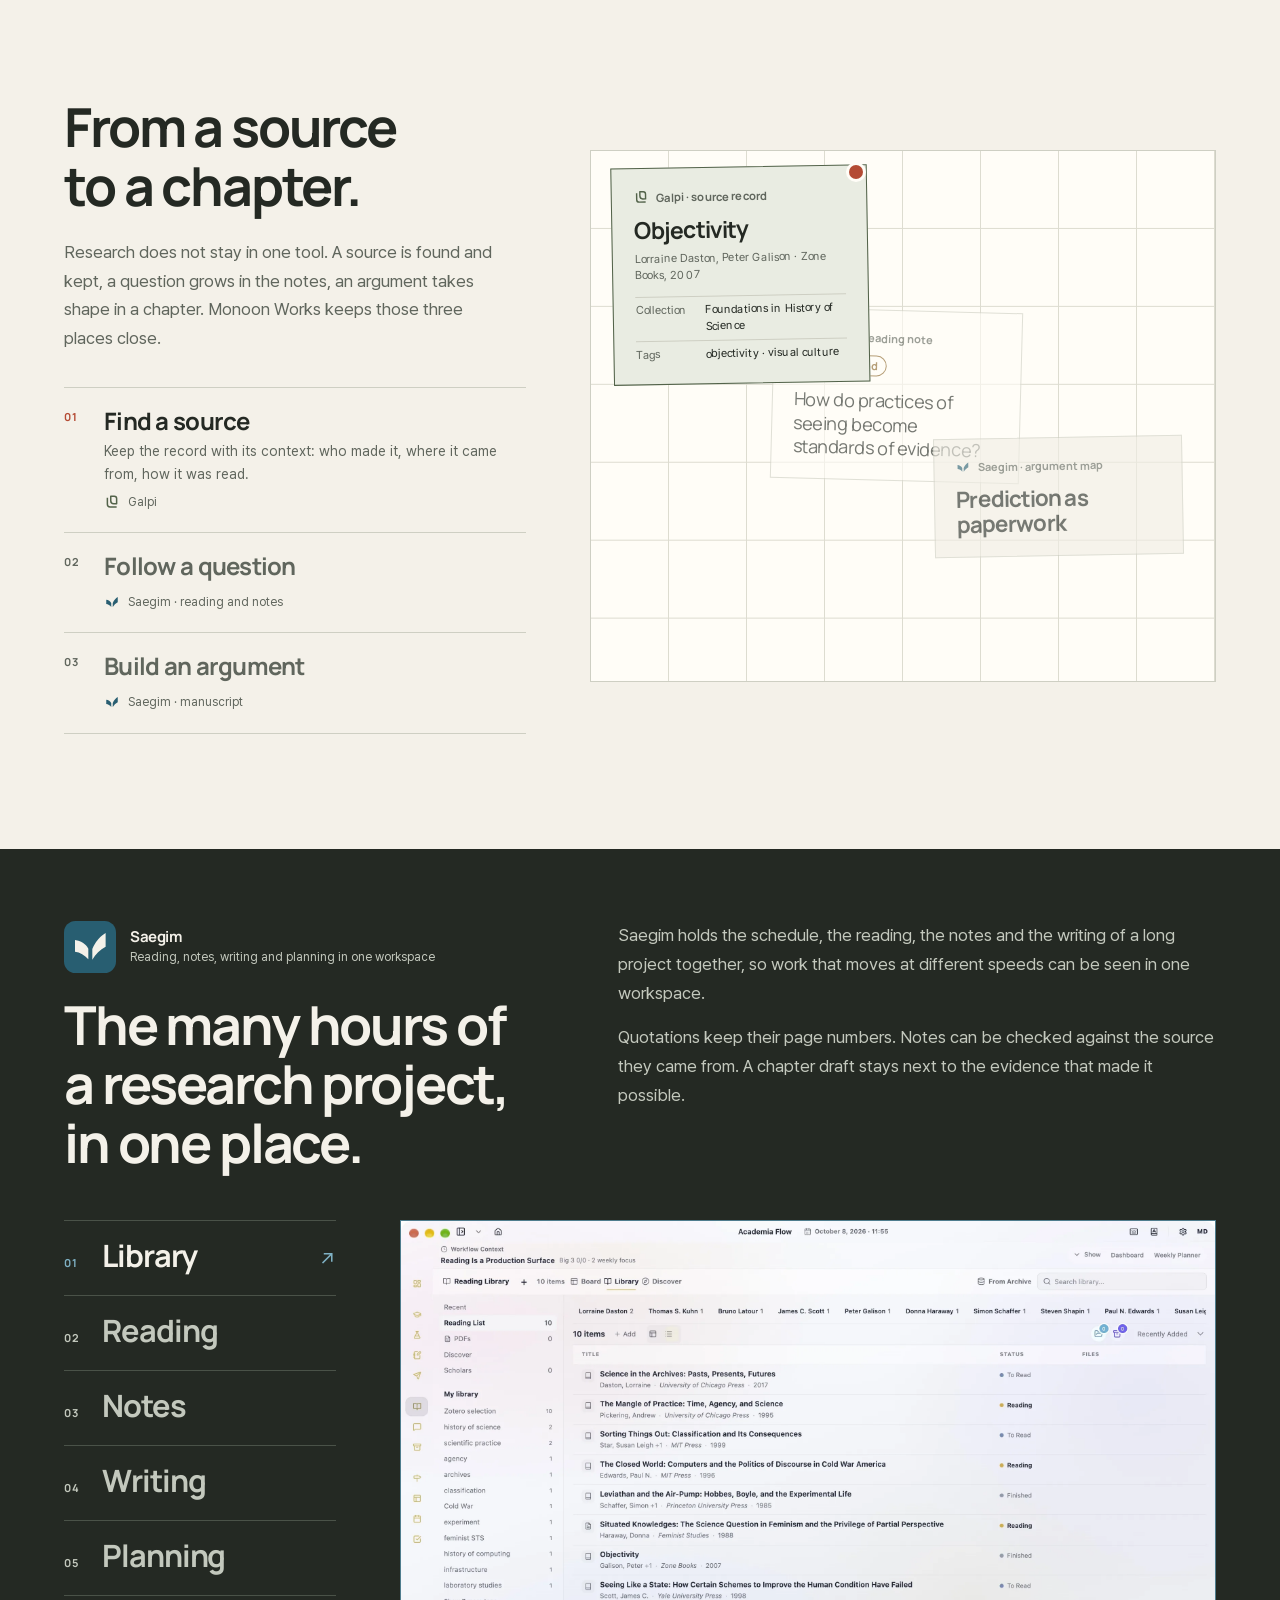
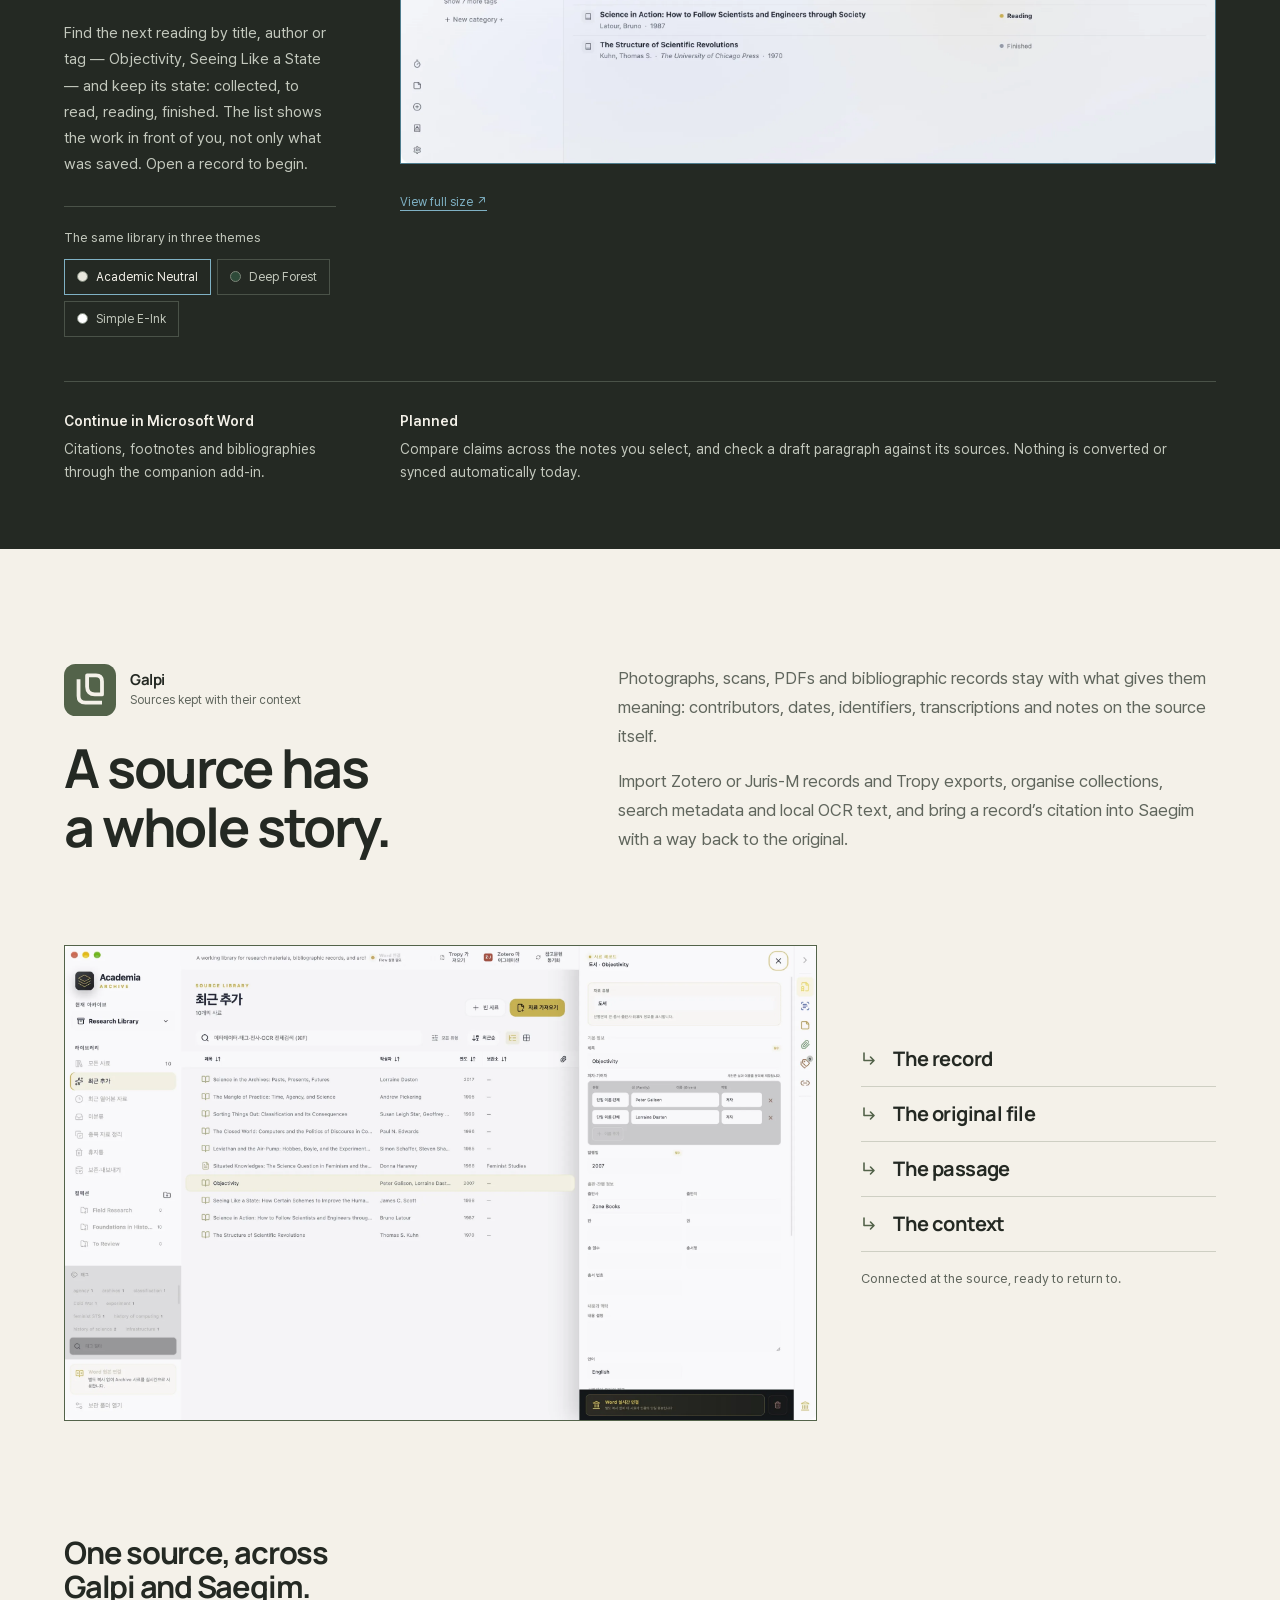
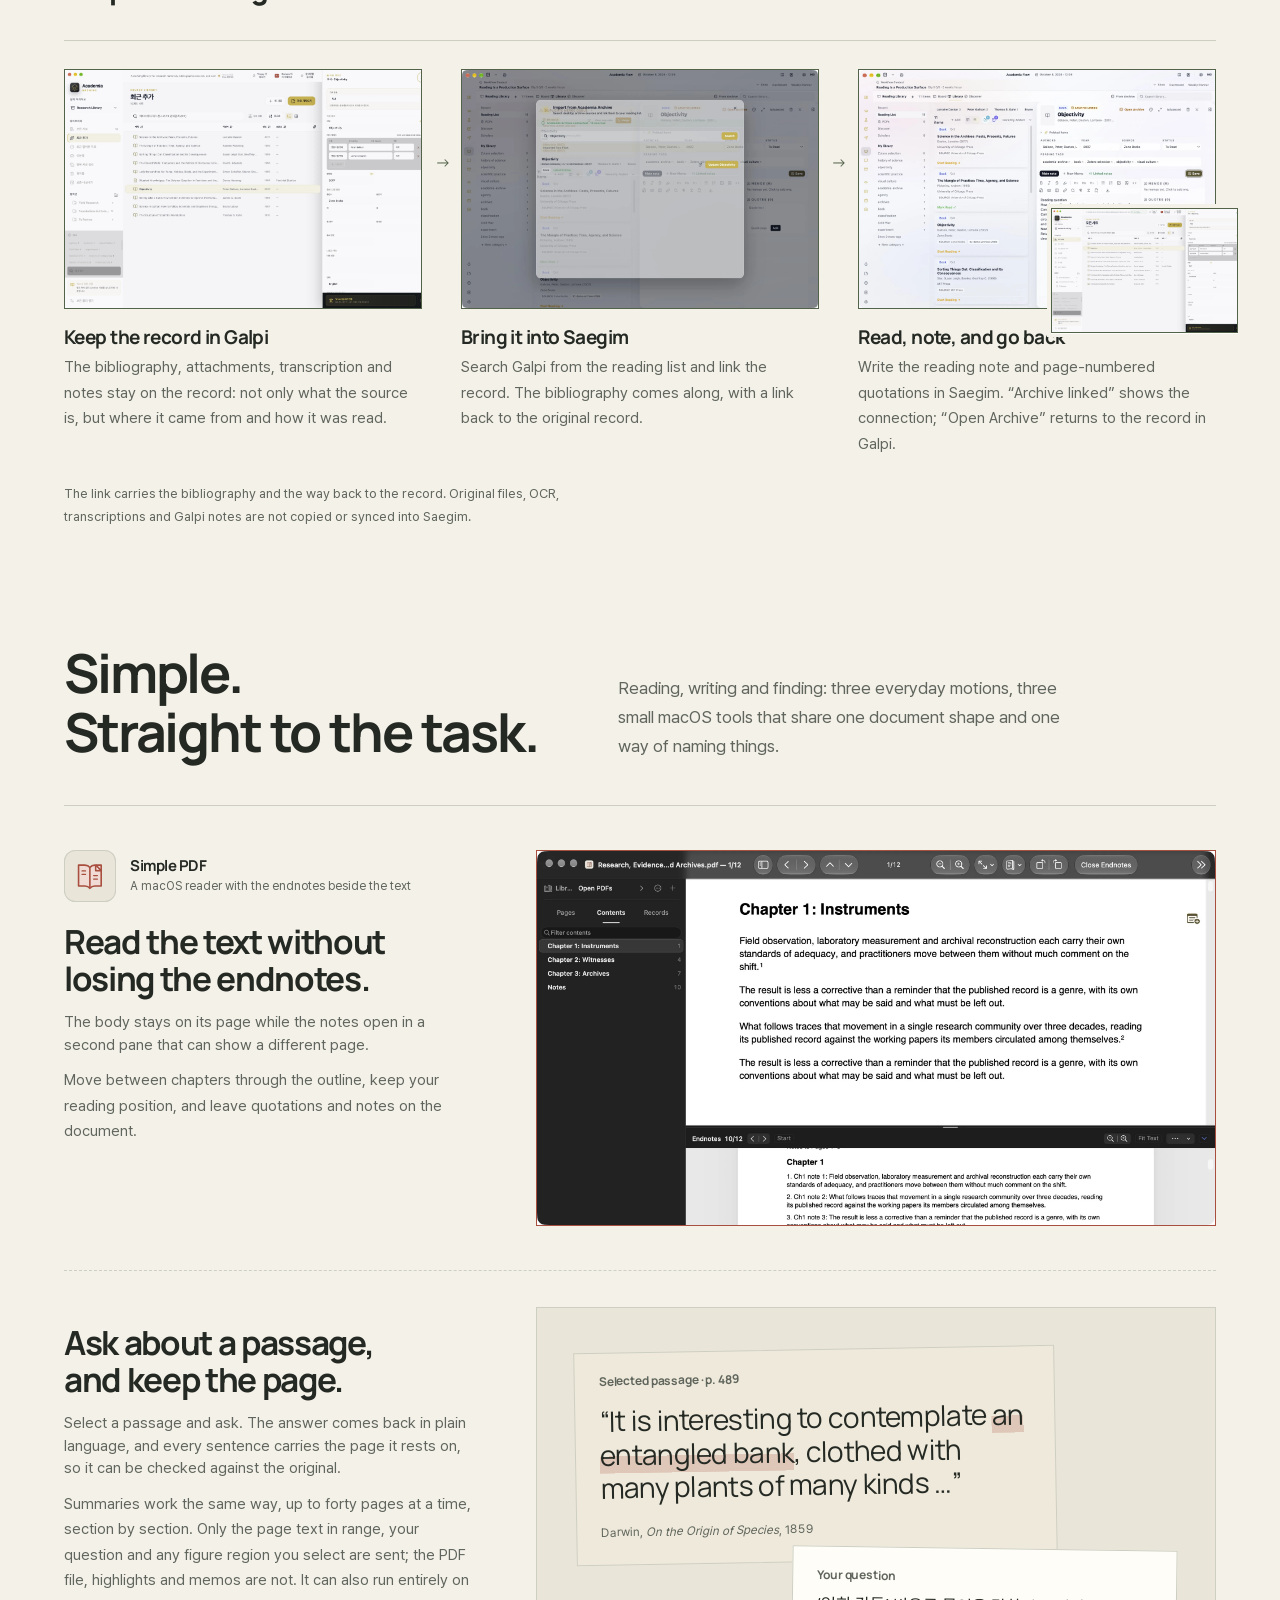
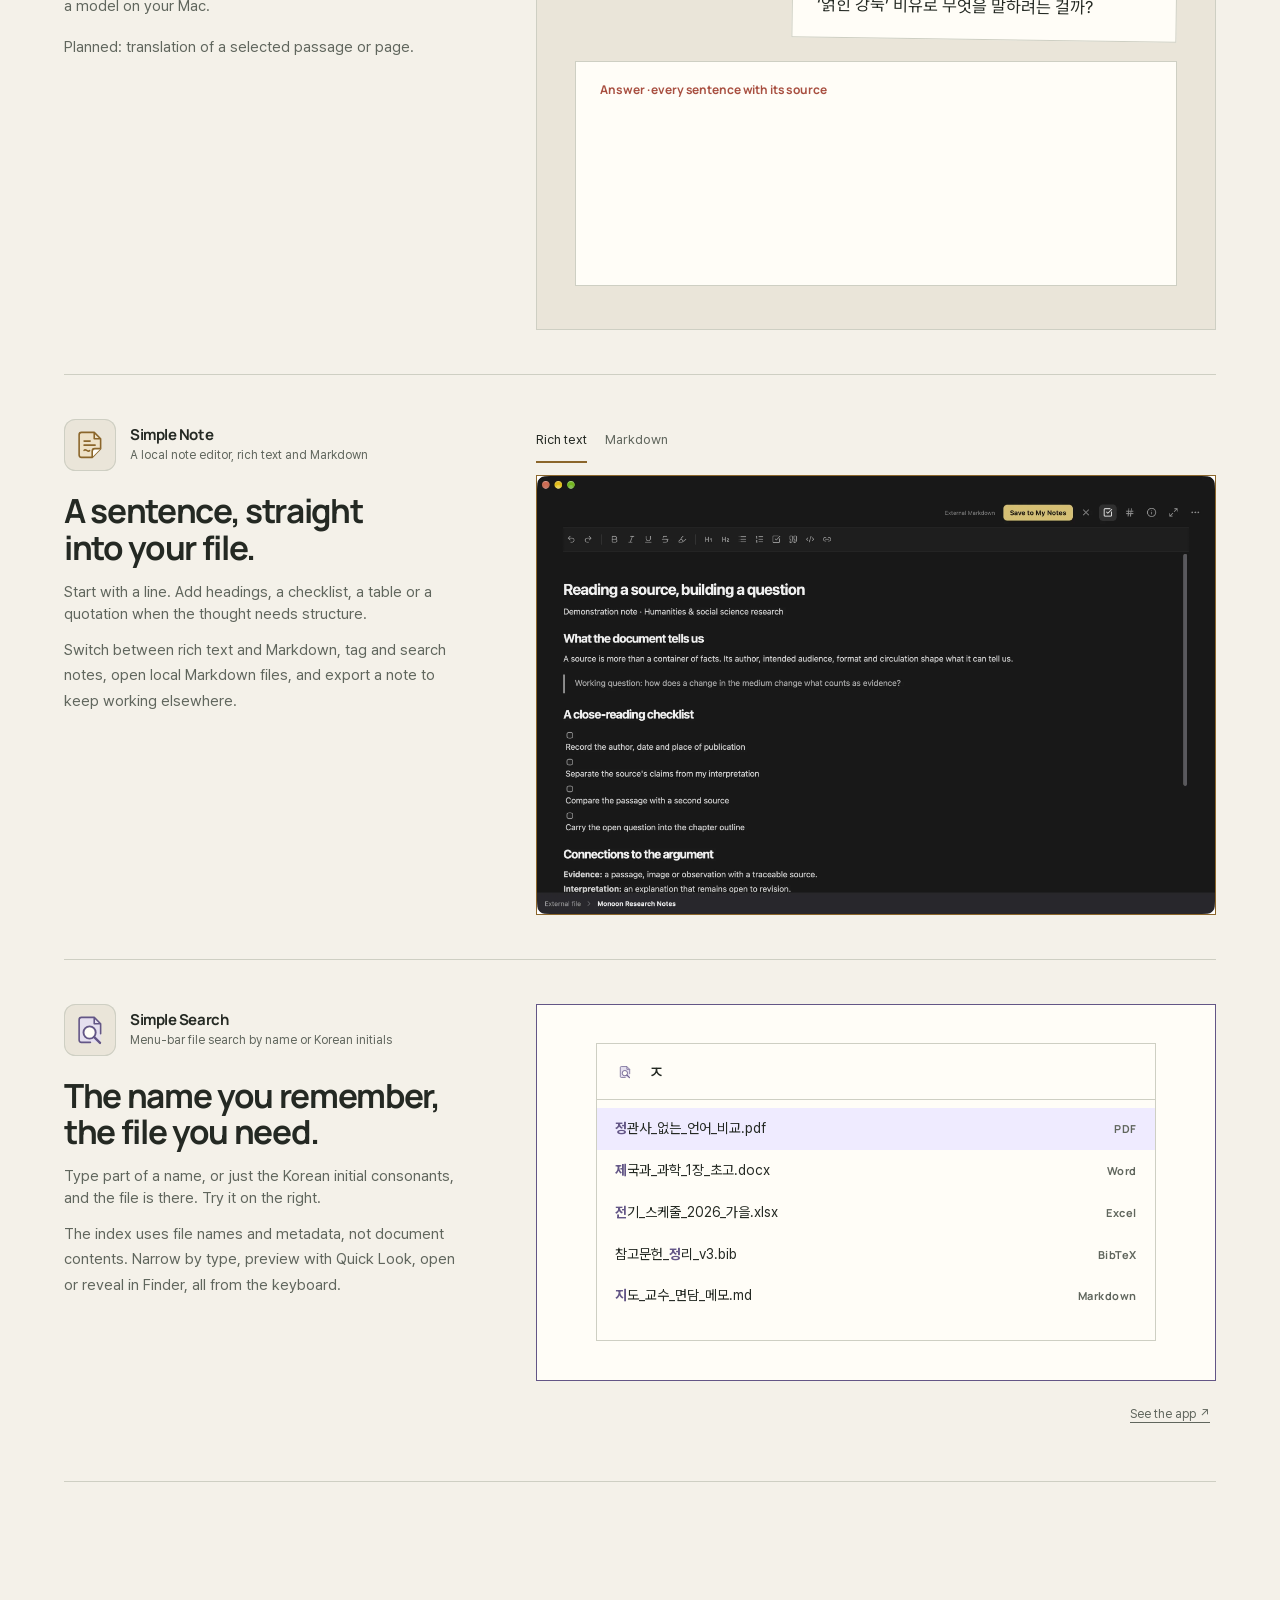
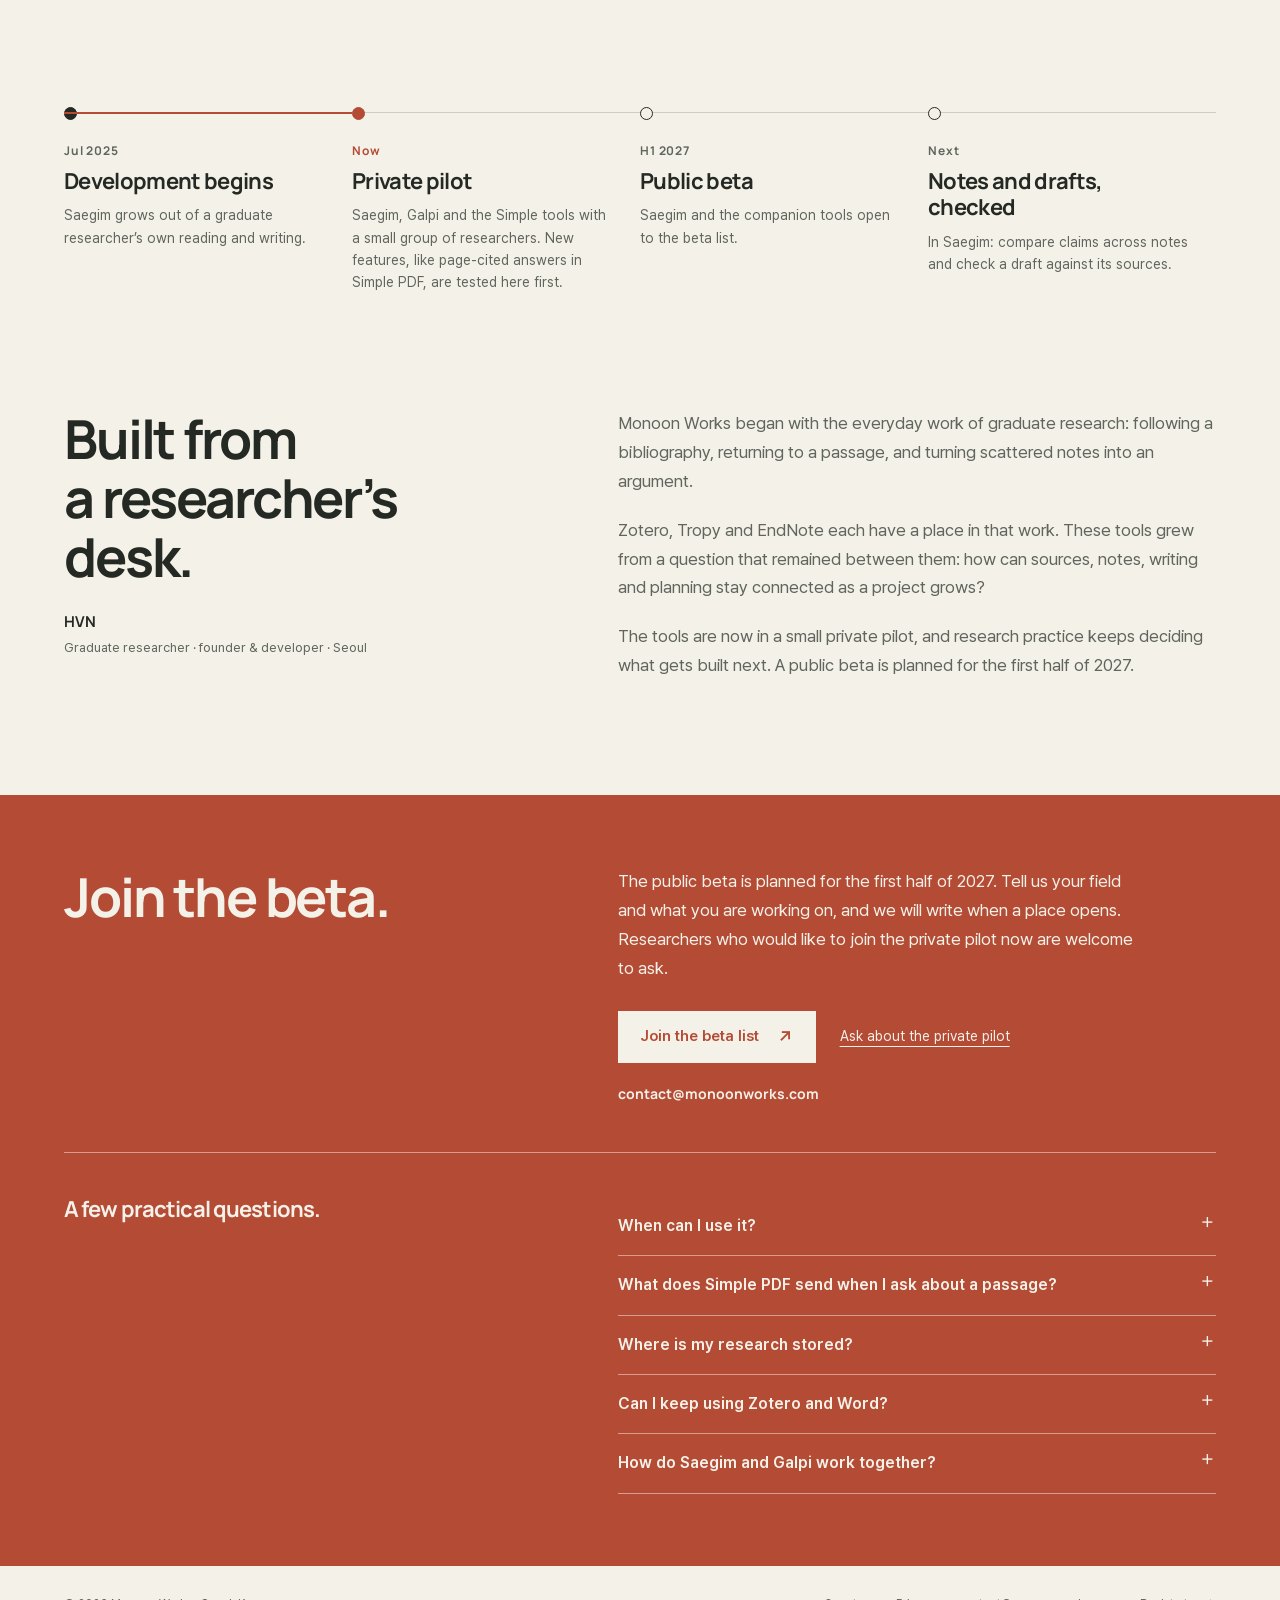
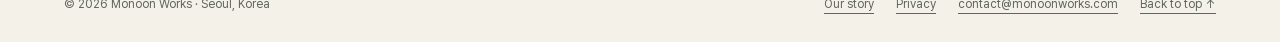
==== commit 8957f41a: "Remove descriptive captions and hints that only restate the screen Co-Authored-By: Claude Fable 5.1 " ====
--- a/index.html
+++ b/index.html
@@ -101,7 +101,7 @@
  <div class="sheet-open"><div><ol class="sheet-rows"><li><b data-key="sheet.claim">Claim</b><span data-key="sheet.claim.d">Authority was assembled through documents</span></li><li><b data-key="sheet.evidence">Evidence needed</b><span data-key="sheet.evidence.d">Revision trail, meeting minutes</span></li><li><b data-key="sheet.counter">Counterpoint</b><span data-key="sheet.counter.d">Paperwork is not merely downstream</span></li></ol></div></div>
 </div>
 </div>
-<figcaption class="caption"><span data-key="path.caption">Drawn from the project in the screenshots below</span></figcaption>
+
 </figure>
 </section>
 </div>
@@ -129,7 +129,7 @@
 <div id="stage-panel-3" class="shot" role="tabpanel" aria-labelledby="stage-tab-3" hidden><button type="button" data-image="images/flow-manuscript.webp" aria-label="Enlarge chapter writing"><img src="images/flow-manuscript.webp" width="2400" height="1600" alt="Saegim manuscript workspace for The Paper Trail of Prediction: binder on the left, chapter body in the middle, structure beside it." loading="lazy" decoding="async"></button></div>
 <div id="stage-panel-4" class="shot" role="tabpanel" aria-labelledby="stage-tab-4" hidden><button type="button" data-image="images/flow-week.webp" aria-label="Enlarge weekly planning"><img src="images/flow-week.webp" width="2400" height="1600" alt="Saegim weekly plan with reading, research, writing, seminars, meetings and administration placed through the week." loading="lazy" decoding="async"></button></div>
 </div>
-<div class="shot-caption"><p id="stage-caption"></p><button type="button" id="active-zoom" data-key="zoom">View full size ↗</button></div>
+<div class="shot-caption"><p id="stage-caption" hidden></p><button type="button" id="active-zoom" data-key="zoom">View full size ↗</button></div>
 </div>
 </div>
 <div class="workbench-foot">
@@ -146,7 +146,7 @@
 <div class="product-copy"><p data-key="archive.copy1">Photographs, scans, PDFs and bibliographic records stay with what gives them meaning: contributors, dates, identifiers, transcriptions and notes on the source itself.</p><p data-key="archive.copy2">Import Zotero or Juris-M records and Tropy exports, organise collections, search metadata and local OCR text, and bring a record’s citation into Saegim with a way back to the original.</p></div>
 </div>
 <div class="archive-layout">
-<figure class="figure reveal"><div class="frame"><button type="button" data-image="images/archive-library.webp" aria-label="Enlarge Galpi"><img src="images/archive-library.webp" width="2400" height="1516" alt="Galpi source library with ten public records and the record panel for Objectivity." loading="lazy"></button></div><figcaption class="caption"><span data-key="archive.caption">Galpi, still titled Academia Archive in the app · current interface in Korean.</span></figcaption></figure>
+<figure class="figure reveal"><div class="frame"><button type="button" data-image="images/archive-library.webp" aria-label="Enlarge Galpi"><img src="images/archive-library.webp" width="2400" height="1516" alt="Galpi source library with ten public records and the record panel for Objectivity." loading="lazy"></button></div></figure>
 <div class="archive-map reveal"><div><svg class="map-arrow" aria-hidden="true"><use href="#m-return"/></svg><span data-key="archive.m1">The record</span></div><div><svg class="map-arrow" aria-hidden="true"><use href="#m-return"/></svg><span data-key="archive.m2">The original file</span></div><div><svg class="map-arrow" aria-hidden="true"><use href="#m-return"/></svg><span data-key="archive.m3">The passage</span></div><div><svg class="map-arrow" aria-hidden="true"><use href="#m-return"/></svg><span data-key="archive.m4">The context</span></div><p data-key="archive.mapnote">Connected at the source, ready to return to.</p></div>
 </div>
 <div class="connection" id="connection">
@@ -166,7 +166,7 @@
 
 <article class="simple-row" id="simple-pdf">
 <div><div class="product-id"><span class="tile simple pdf" aria-hidden="true"><svg><use href="#m-pdf"/></svg></span><span>Simple PDF<small data-key="pdf.sub">A macOS reader with the endnotes beside the text</small></span></div><h3 data-key="pdf.title">Read the text without losing the endnotes.</h3><div class="copy"><p class="lead" data-key="pdf.lead">The body stays on its page while the notes open in a second pane that can show a different page.</p><p data-key="pdf.copy">Move between chapters through the outline, keep your reading position, and leave quotations and notes on the document.</p></div></div>
-<figure class="figure reveal"><div class="frame"><button type="button" data-image="images/simple-pdf.webp" aria-label="Enlarge Simple PDF"><img src="images/simple-pdf.webp" width="2400" height="1324" alt="Simple PDF with Chapter 1 on page 1 above and the endnotes pane open on page 10 below." loading="lazy"></button></div><figcaption class="caption"><span data-key="pdf.caption">Body on page 1, endnotes on page 10, in one window.</span></figcaption></figure>
+<figure class="figure reveal"><div class="frame"><button type="button" data-image="images/simple-pdf.webp" aria-label="Enlarge Simple PDF"><img src="images/simple-pdf.webp" width="2400" height="1324" alt="Simple PDF with Chapter 1 on page 1 above and the endnotes pane open on page 10 below." loading="lazy"></button></div></figure>
 </article>
 <article class="simple-row sub-row" id="ask">
 <div><h3 data-key="ask.title">Ask about a passage, and keep the page.</h3><div class="copy"><p class="lead" data-key="ask.lead">Select a passage and ask. The answer comes back in plain language, and every sentence carries the page it rests on, so it can be checked against the original.</p><p data-key="ask.copy">Summaries work the same way, up to forty pages at a time, section by section. Only the page text in range, your question and any figure region you select are sent; the PDF file, highlights and memos are not. It can also run entirely on a model on your Mac.</p><p class="planned" data-key="ask.planned">Planned: translation of a selected passage or page.</p></div></div>
@@ -179,18 +179,18 @@
 <p lang="ko">식물·새·곤충·벌레를 차례로 들어, 결론부의 논지를 독자가 직접 떠올릴 수 있는 풍경으로 바꾼다. <a class="cite" href="#ask">p. 489</a></p>
 <p lang="ko" class="qa-uncertain">앞 장들과의 연결은 제공된 발췌만으로 확인할 수 없음.</p></div>
 </div>
-<figcaption class="caption"><span data-key="qa.caption">Illustration of the passage flow · answers are in Korean today</span></figcaption>
+
 </figure>
 </article>
 
 <article class="simple-row" id="simple-note">
 <div><div class="product-id"><span class="tile simple note" aria-hidden="true"><svg><use href="#m-note"/></svg></span><span>Simple Note<small data-key="note.sub">A local note editor, rich text and Markdown</small></span></div><h3 data-key="note.title">A sentence, straight into your file.</h3><div class="copy"><p class="lead" data-key="note.lead">Start with a line. Add headings, a checklist, a table or a quotation when the thought needs structure.</p><p data-key="note.copy">Switch between rich text and Markdown, tag and search notes, open local Markdown files, and export a note to keep working elsewhere.</p></div></div>
-<figure class="figure reveal"><div class="note-tabs" aria-label="Simple Note views"><button type="button" class="note-tab" data-note="editor" aria-pressed="true" data-key="note.editor">Rich text</button><button type="button" class="note-tab" data-note="markdown" aria-pressed="false">Markdown</button></div><div class="frame"><button type="button" id="note-image-button" data-image="images/note-editor.webp" aria-label="Enlarge Simple Note"><img id="note-image" src="images/note-editor.webp" width="2480" height="1600" alt="Simple Note rich-text editor with a research note." loading="lazy"></button></div><figcaption class="caption"><span data-key="note.caption">Rich text and Markdown views of the same note.</span></figcaption></figure>
+<figure class="figure reveal"><div class="note-tabs" aria-label="Simple Note views"><button type="button" class="note-tab" data-note="editor" aria-pressed="true" data-key="note.editor">Rich text</button><button type="button" class="note-tab" data-note="markdown" aria-pressed="false">Markdown</button></div><div class="frame"><button type="button" id="note-image-button" data-image="images/note-editor.webp" aria-label="Enlarge Simple Note"><img id="note-image" src="images/note-editor.webp" width="2480" height="1600" alt="Simple Note rich-text editor with a research note." loading="lazy"></button></div></figure>
 </article>
 
 <article class="simple-row" id="simple-search">
 <div><div class="product-id"><span class="tile simple search" aria-hidden="true"><svg><use href="#m-search"/></svg></span><span>Simple Search<small data-key="search.sub">Menu-bar file search by name or Korean initials</small></span></div><h3 data-key="search.title">The name you remember, the file you need.</h3><div class="copy"><p class="lead" data-key="search.lead">Type part of a name, or just the Korean initial consonants, and the file is there. Try it on the right.</p><p data-key="search.copy">The index uses file names and metadata, not document contents. Narrow by type, preview with Quick Look, open or reveal in Finder, all from the keyboard.</p></div></div>
-<figure class="figure reveal"><div class="frame search-frame"><div class="search-demo" id="search-demo"><label class="search-field"><svg class="mark" style="width:20px;height:20px;color:var(--search);--pale:#E5DFEF"><use href="#m-search"/></svg><input type="search" id="search-input" autocomplete="off" spellcheck="false" placeholder="ㅈㄱㅅ" aria-label="Try Simple Search matching"></label><ol class="search-results" id="search-results" aria-live="polite"></ol><p class="search-hint" id="search-hint" data-key="search.hint">Try it on these sample file names · initial consonants and partial names both match.</p></div></div><figcaption class="caption"><span data-key="search.caption">The matching rule, live on this page · the app itself runs in the macOS menu bar.</span><button type="button" data-image="images/simple-search.webp" data-key="search.shot">See the app ↗</button></figcaption></figure>
+<figure class="figure reveal"><div class="frame search-frame"><div class="search-demo" id="search-demo"><label class="search-field"><svg class="mark" style="width:20px;height:20px;color:var(--search);--pale:#E5DFEF"><use href="#m-search"/></svg><input type="search" id="search-input" autocomplete="off" spellcheck="false" placeholder="ㅈㄱㅅ" aria-label="Try Simple Search matching"></label><ol class="search-results" id="search-results" aria-live="polite"></ol></div></div><figcaption class="caption"><span></span><button type="button" data-image="images/simple-search.webp" data-key="search.shot">See the app ↗</button></figcaption></figure>
 </article>
 </section>
 
--- a/site.css
+++ b/site.css
@@ -267,7 +267,7 @@
 .search-field{display:flex;align-items:center;gap:12px;padding:14px 18px;border-bottom:1px solid var(--rule)}
 .search-field input{flex:1;border:0;background:transparent;font:500 18px/1.4 var(--body);outline:none;min-width:0;caret-color:var(--search)}
 .search-field input::placeholder{color:var(--muted)}
-.search-results{list-style:none;margin:0;padding:8px 0;min-height:240px}
+.search-results{list-style:none;margin:0;padding:8px 0 12px;min-height:240px}
 .search-results li{display:flex;justify-content:space-between;gap:16px;padding:9px 18px;font-size:14px;align-items:baseline}
 .search-results li.is-first{background:#EFEBFF;}
 .search-results .name{font-family:var(--body);overflow:hidden;text-overflow:ellipsis;white-space:nowrap}
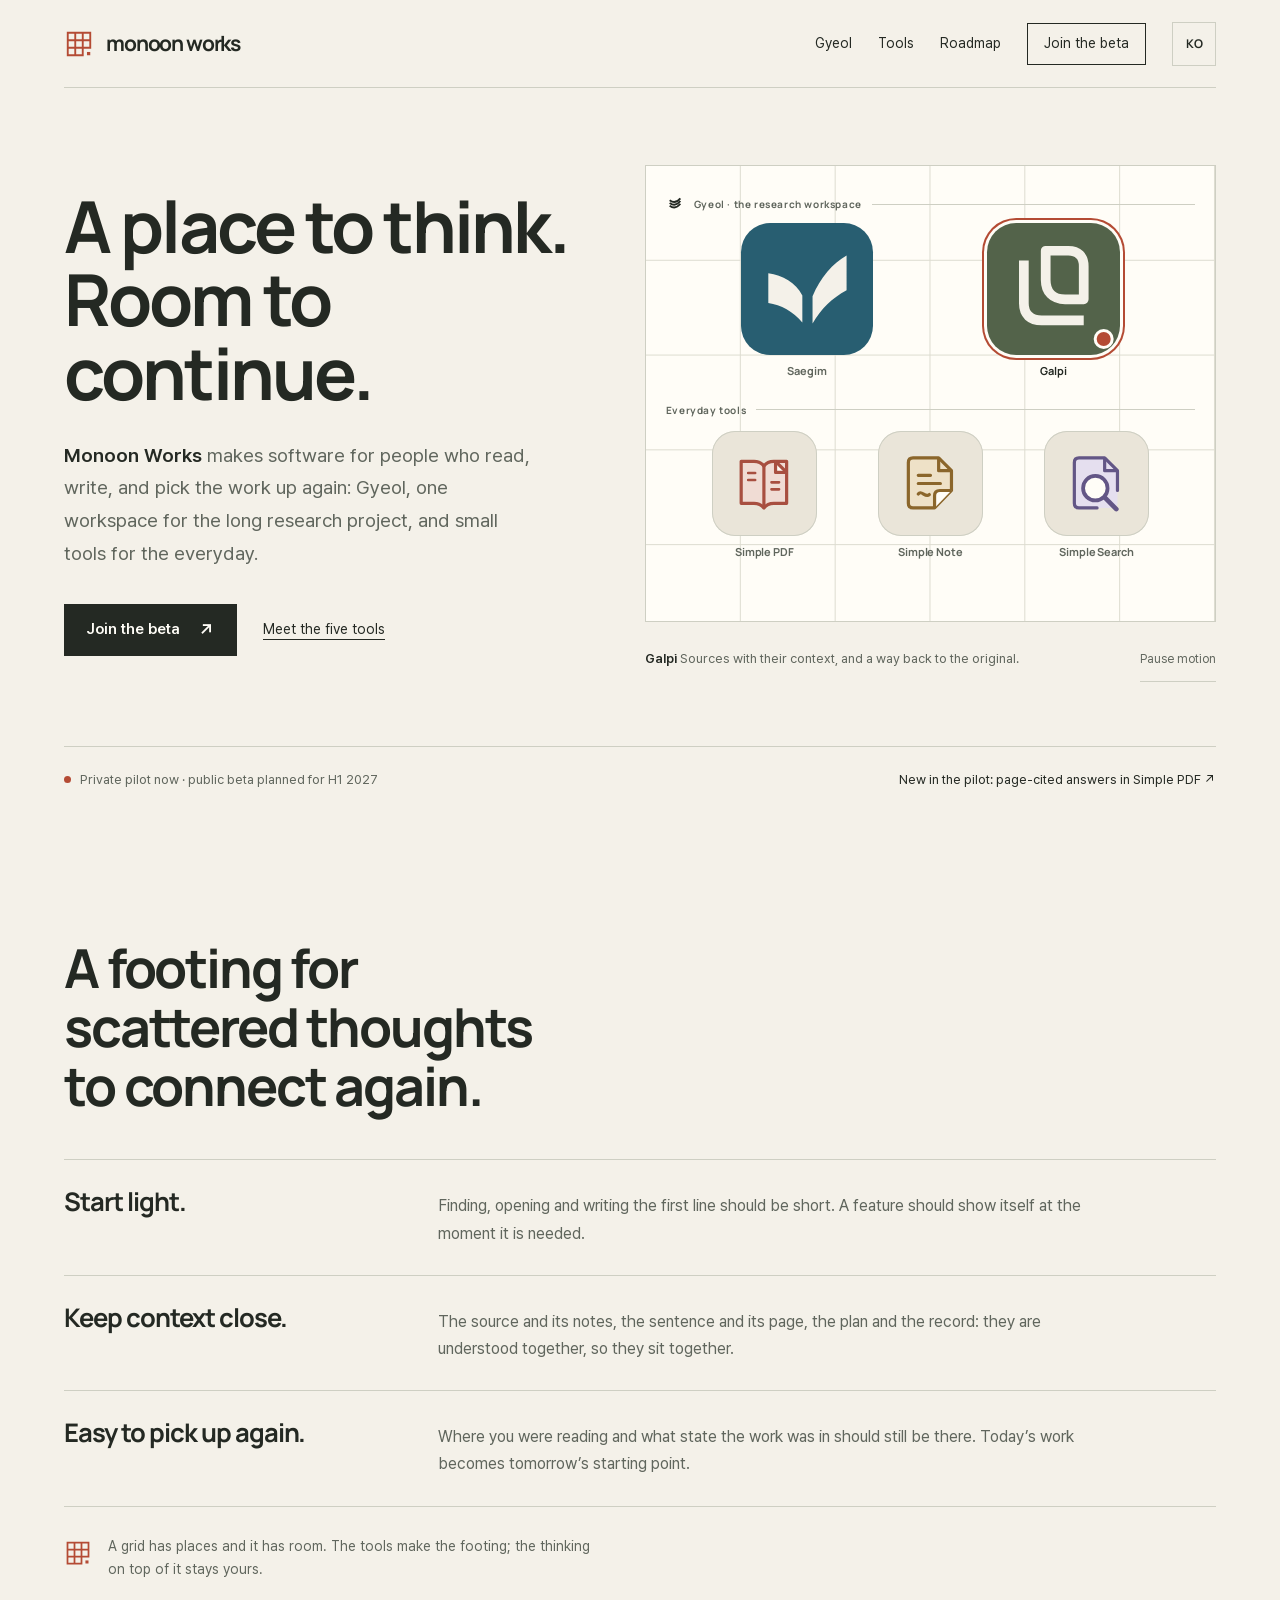
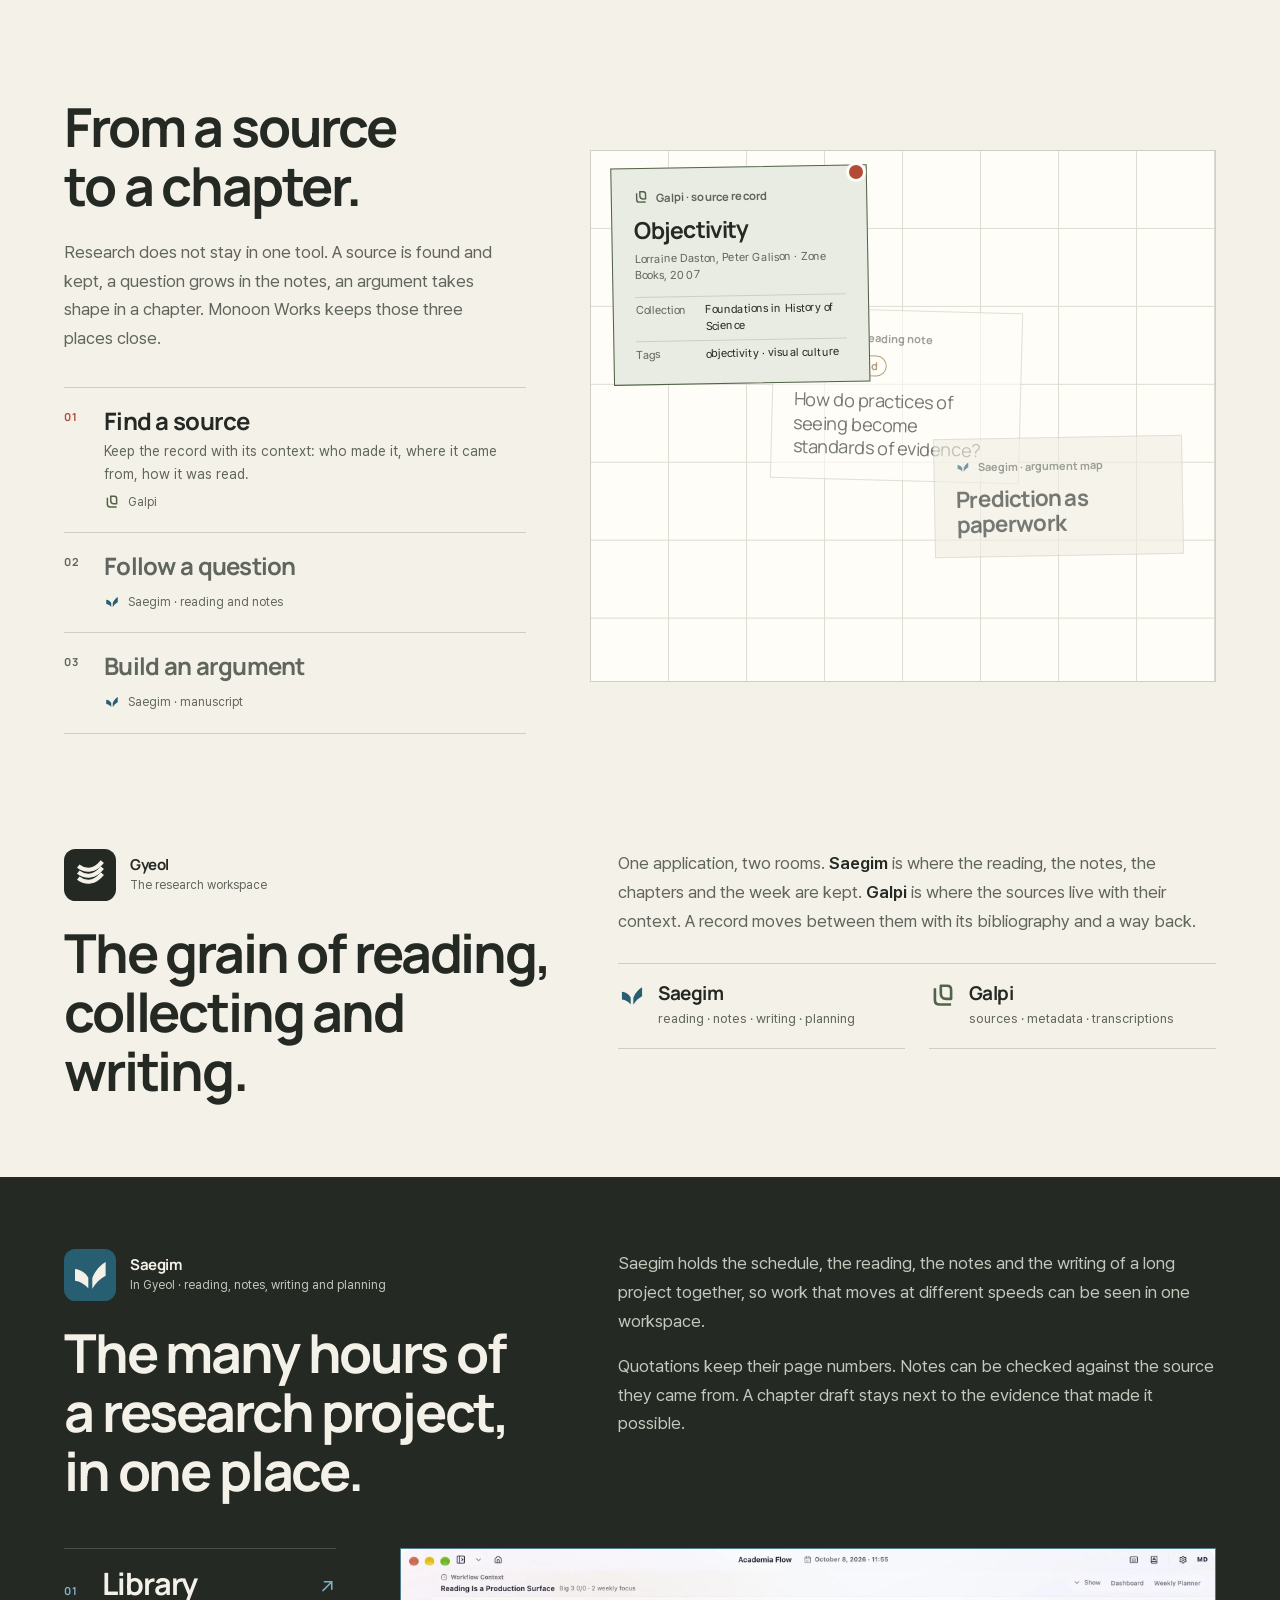
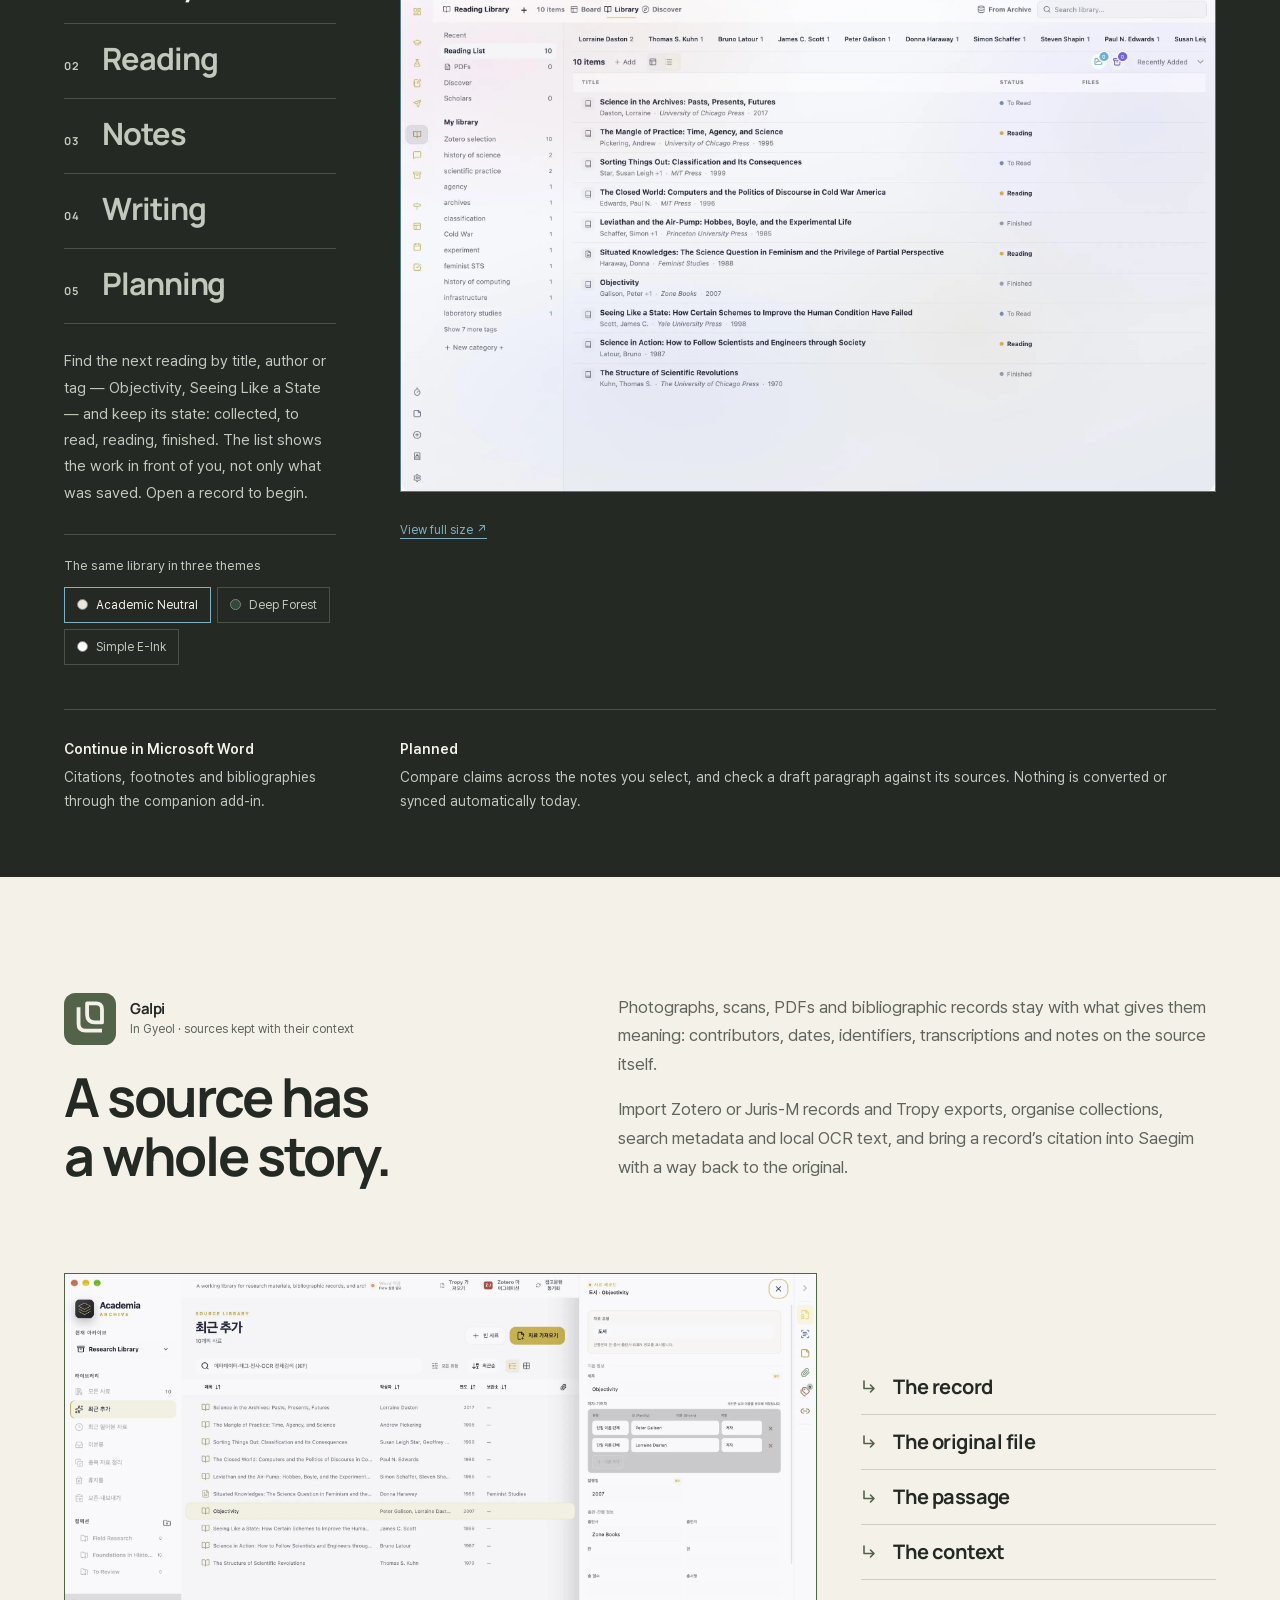
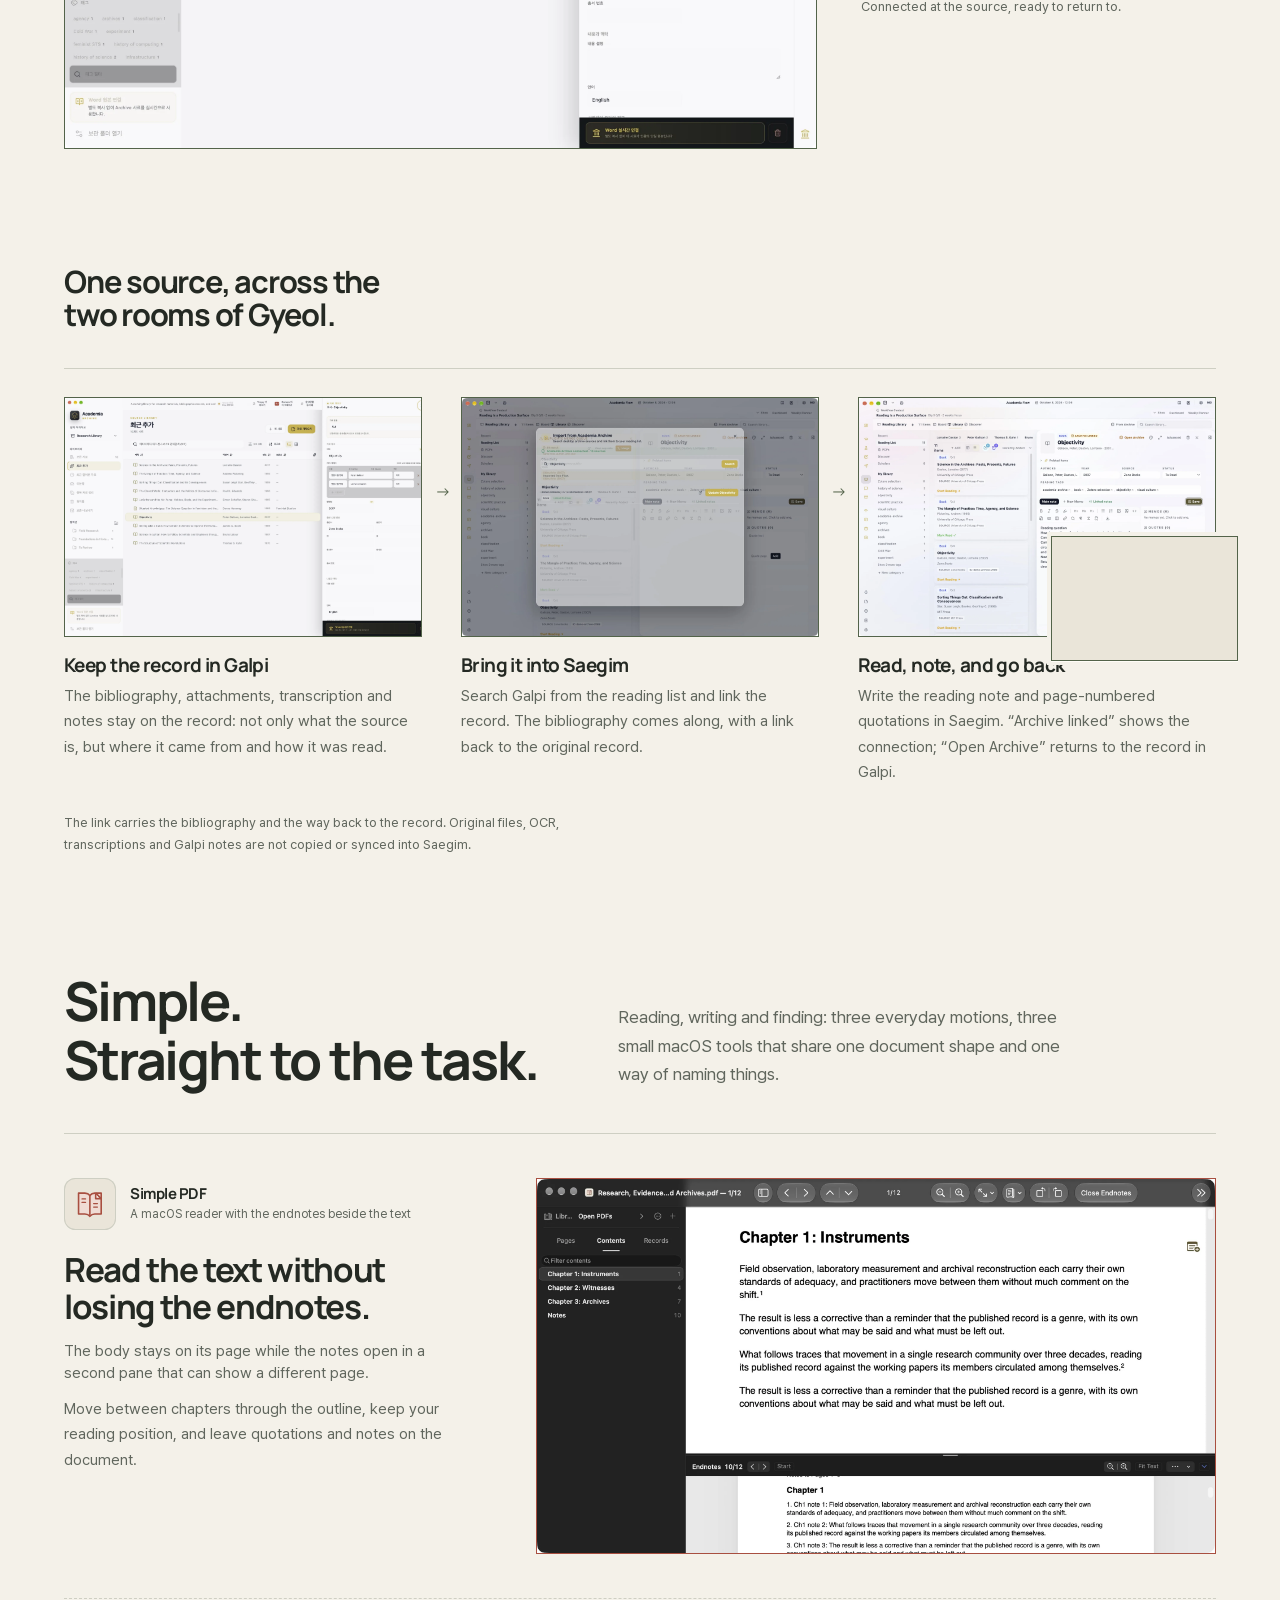
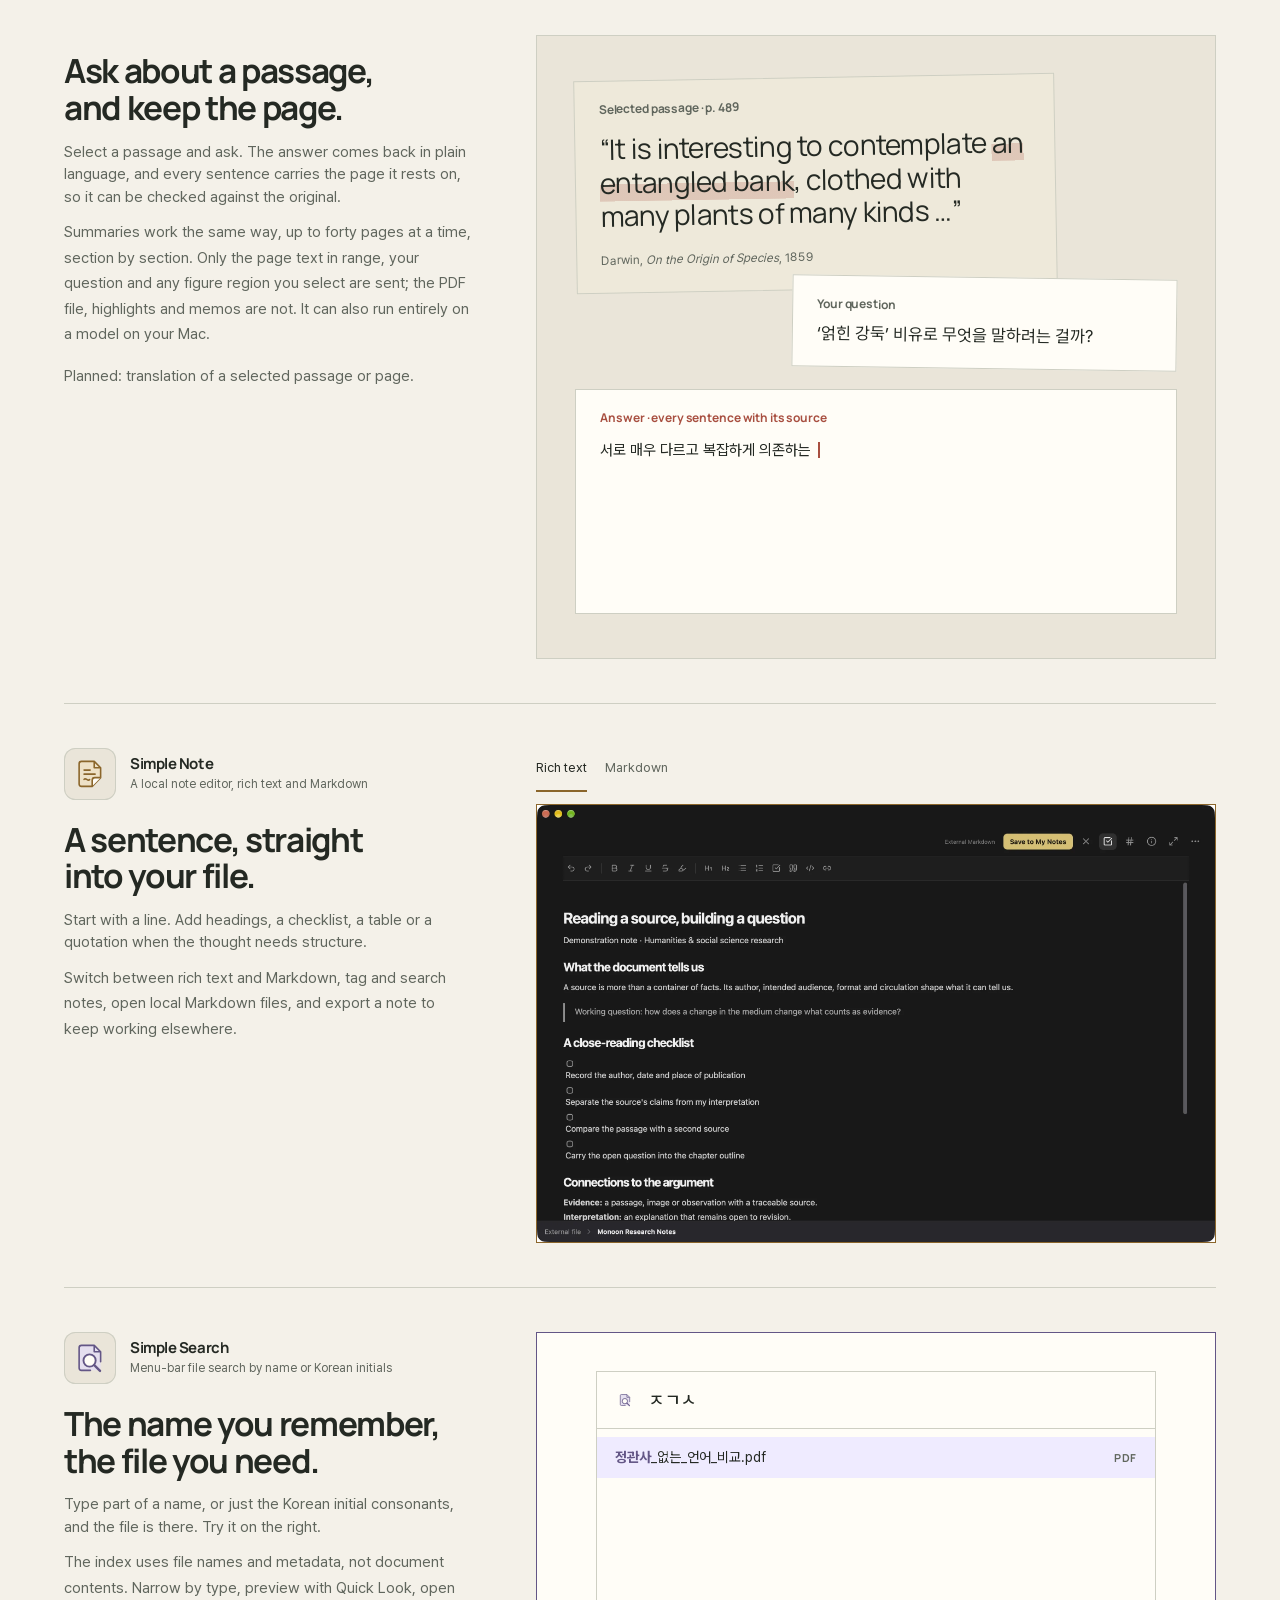
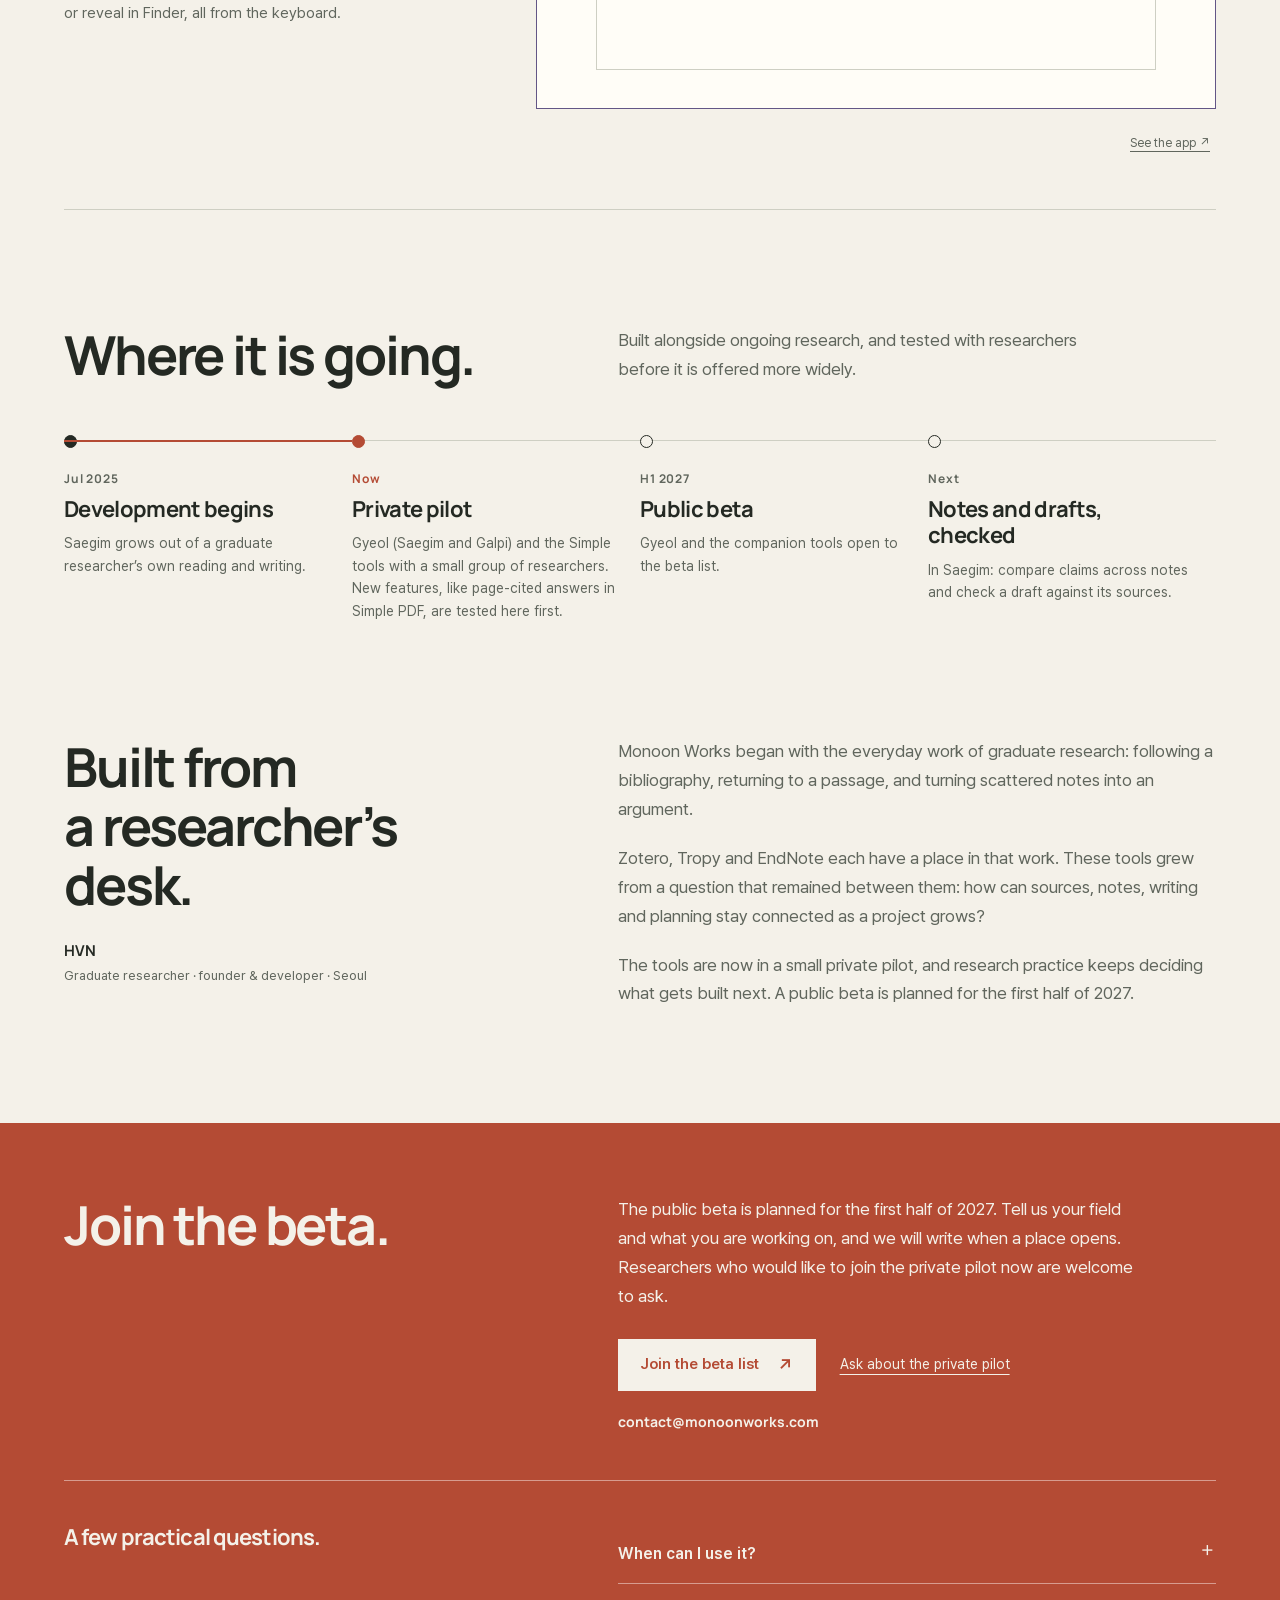
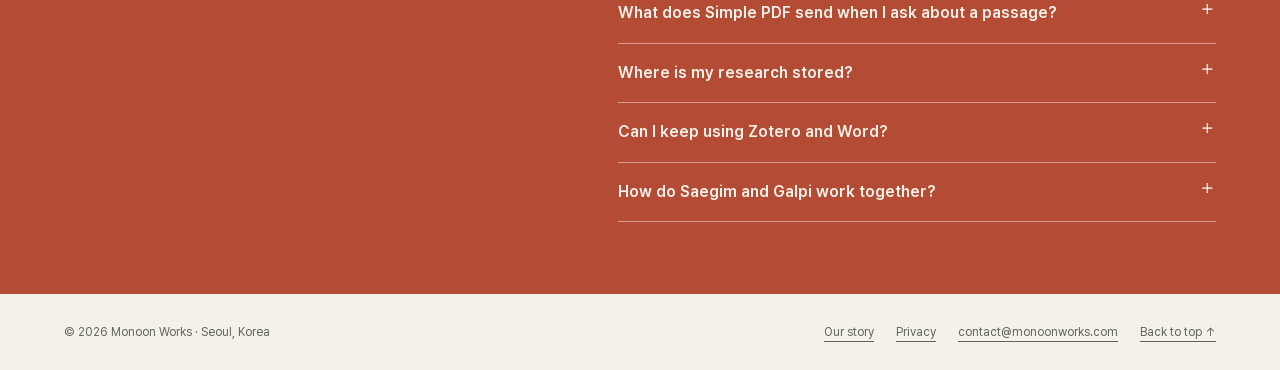
==== commit 48ccca44: "Introduce Gyeol 결: the one workspace that holds Saegim and Galpi Three-band mark in ink; the board's" ====
--- a/index.html
+++ b/index.html
@@ -23,6 +23,7 @@
 <div class="thread" aria-hidden="true"></div>
 <svg width="0" height="0" style="position:absolute" aria-hidden="true">
 <symbol id="m-monoon" viewBox="0 0 128 128"><path pathLength="1" d="M80 112H16V16H112V80H80V112ZM48 16V112M80 16V80M16 48H112M16 80H80" fill="none" stroke="currentColor" stroke-width="8"/><rect x="98" y="98" width="14" height="14" fill="currentColor"/></symbol>
+<symbol id="m-gyeol" viewBox="0 0 128 128"><path d="M26 38 C50 56 78 54 102 24" fill="none" stroke="currentColor" stroke-width="13" pathLength="1"/><path d="M26 57 C50 75 78 73 102 43" fill="none" stroke="currentColor" stroke-width="13" pathLength="1"/><path d="M26 76 C50 94 78 92 102 62" fill="none" stroke="currentColor" stroke-width="13" pathLength="1"/></symbol>
 <symbol id="m-flow" viewBox="0 0 128 128"><path d="M18 45C35 47 50 56 58 71V103C47 90 33 82 18 80V45ZM70 72C79 50 94 33 110 24V65C93 74 80 87 70 104V72Z" fill="currentColor"/></symbol>
 <symbol id="m-archive" viewBox="0 0 128 128"><path pathLength="1" d="M27 29V82C27 96 35 103 49 103H101M54 17H82C94 17 101 24 101 36V77H78C63 77 54 68 54 53V17Z" fill="none" stroke="currentColor" stroke-width="12" stroke-linejoin="round"/></symbol>
 <symbol id="m-pdf" viewBox="0 0 128 128"><g transform="translate(12 12) scale(.8125)"><path d="M25 27H47Q58 27 64 35Q70 27 81 27H103V99H81Q70 99 64 107Q58 99 47 99H25Z" fill="var(--pale)" stroke="currentColor" stroke-width="5.5" stroke-linejoin="round" pathLength="1"/><path d="M64 35V106" fill="none" stroke="currentColor" stroke-width="5.5" pathLength="1"/><path d="M84 27V46H103" fill="var(--light,#FFFCF6)" stroke="currentColor" stroke-width="5.5" stroke-linejoin="round" pathLength="1"/><path d="M84 27L103 46" fill="none" stroke="currentColor" stroke-width="5.5" pathLength="1"/><path d="M37 47H49M37 59H49M77 63H90M77 75H90" fill="none" stroke="currentColor" stroke-width="4.5" stroke-linecap="round" pathLength="1"/></g></symbol>
@@ -33,7 +34,7 @@
 <div class="wrap">
 <header class="site-header">
 <a class="wordmark" href="#top" aria-label="Monoon Works home"><svg class="mark"><use href="#m-monoon"/></svg><span>monoon works</span></a>
-<nav class="site-nav" aria-label="Main navigation"><a href="#flow">Saegim</a><a href="#archive">Galpi</a><a href="#simple" data-key="nav.tools">Tools</a><a href="#roadmap" data-key="nav.roadmap">Roadmap</a><a href="#beta" class="nav-cta" data-key="nav.beta">Join the beta</a><button type="button" class="lang" aria-label="한국어로 전환">KO</button></nav>
+<nav class="site-nav" aria-label="Main navigation"><a href="#gyeol">Gyeol</a><a href="#simple" data-key="nav.tools">Tools</a><a href="#roadmap" data-key="nav.roadmap">Roadmap</a><a href="#beta" class="nav-cta" data-key="nav.beta">Join the beta</a><button type="button" class="lang" aria-label="한국어로 전환">KO</button></nav>
 </header>
 </div>
 <main id="main">
@@ -41,12 +42,12 @@
 <section class="hero" aria-labelledby="hero-title">
 <div>
 <h1 id="hero-title" data-key="hero.title">A place to think.<br>Room to continue.</h1>
-<p class="hero-lead" data-key="hero.lead"><strong>Monoon Works</strong> makes software for people who read, write, and pick the work up again: Saegim for the long research project, and small tools for the everyday.</p>
+<p class="hero-lead" data-key="hero.lead"><strong>Monoon Works</strong> makes software for people who read, write, and pick the work up again: Gyeol, one workspace for the long research project, and small tools for the everyday.</p>
 <div class="hero-actions"><a class="button" href="#beta"><span data-key="hero.beta">Join the beta</span><span class="arrow" aria-hidden="true">↗</span></a><a class="text-link" href="#principles" data-key="hero.tools">Meet the five tools</a></div>
 </div>
 <figure class="board-figure" aria-label="The five tools on the Monoon grid">
 <div class="board" id="board">
-<div class="board-row top" aria-hidden="true"><span data-key="board.long">The long work</span></div>
+<div class="board-row top" aria-hidden="true"><svg class="mark"><use href="#m-gyeol"/></svg><span data-key="board.long">Gyeol · the research workspace</span></div>
 <div class="board-row bottom" aria-hidden="true"><span data-key="board.daily">Everyday tools</span></div>
 <button type="button" class="tile flow" data-tool="flow" aria-pressed="false"><svg aria-hidden="true"><use href="#m-flow"/></svg><span class="tile-name" data-key="tile.flow">Saegim</span></button>
 <button type="button" class="tile archive" data-tool="archive" aria-pressed="false"><svg aria-hidden="true"><use href="#m-archive"/></svg><span class="tile-name" data-key="tile.archive">Galpi</span></button>
@@ -106,10 +107,17 @@
 </section>
 </div>
 
+<div class="wrap">
+<section class="gyeol-section" id="gyeol" aria-labelledby="gyeol-title">
+<div class="gyeol-head reveal"><div class="product-id"><span class="tile gyeol" aria-hidden="true"><svg><use href="#m-gyeol"/></svg></span><span><span data-key="gyeol.name">Gyeol</span><small data-key="gyeol.sub">The research workspace</small></span></div><h2 id="gyeol-title" data-key="gyeol.title">The grain of reading,<br>collecting and writing.</h2></div>
+<div class="gyeol-copy reveal"><p data-key="gyeol.copy">One application, two rooms. <strong>Saegim</strong> is where the reading, the notes, the chapters and the week are kept. <strong>Galpi</strong> is where the sources live with their context. A record moves between them with its bibliography and a way back.</p>
+<div class="gyeol-rooms"><a href="#flow"><svg class="mark" aria-hidden="true"><use href="#m-flow"/></svg><b data-key="gyeol.r1">Saegim</b><span data-key="gyeol.r1.d">reading · notes · writing · planning</span></a><a href="#archive"><svg class="mark" aria-hidden="true"><use href="#m-archive"/></svg><b data-key="gyeol.r2">Galpi</b><span data-key="gyeol.r2.d">sources · metadata · transcriptions</span></a></div></div>
+</section>
+</div>
 <section class="workbench product" id="flow" aria-labelledby="flow-title">
 <div class="wrap">
 <div class="product-head">
-<div><div class="product-id"><span class="tile flow" aria-hidden="true"><svg><use href="#m-flow"/></svg></span><span><span data-key="flow.name">Saegim</span><small data-key="flow.sub">Reading, notes, writing and planning in one workspace</small></span></div><h2 id="flow-title" data-key="flow.title">The many hours of a research project, in one place.</h2></div>
+<div><div class="product-id"><span class="tile flow" aria-hidden="true"><svg><use href="#m-flow"/></svg></span><span><span data-key="flow.name">Saegim</span><small data-key="flow.sub">In Gyeol · reading, notes, writing and planning</small></span></div><h2 id="flow-title" data-key="flow.title">The many hours of a research project, in one place.</h2></div>
 <div class="product-copy"><p data-key="flow.copy1">Saegim holds the schedule, the reading, the notes and the writing of a long project together, so work that moves at different speeds can be seen in one workspace.</p><p data-key="flow.copy2">Quotations keep their page numbers. Notes can be checked against the source they came from. A chapter draft stays next to the evidence that made it possible.</p></div>
 </div>
 <div class="workbench-grid">
@@ -142,7 +150,7 @@
 <div class="wrap">
 <section class="product" id="archive" aria-labelledby="archive-title">
 <div class="product-head">
-<div><div class="product-id"><span class="tile archive" aria-hidden="true"><svg><use href="#m-archive"/></svg></span><span><span data-key="archive.name">Galpi</span><small data-key="archive.sub">Sources kept with their context</small></span></div><h2 id="archive-title" data-key="archive.title">A source has<br>a whole story.</h2></div>
+<div><div class="product-id"><span class="tile archive" aria-hidden="true"><svg><use href="#m-archive"/></svg></span><span><span data-key="archive.name">Galpi</span><small data-key="archive.sub">In Gyeol · sources kept with their context</small></span></div><h2 id="archive-title" data-key="archive.title">A source has<br>a whole story.</h2></div>
 <div class="product-copy"><p data-key="archive.copy1">Photographs, scans, PDFs and bibliographic records stay with what gives them meaning: contributors, dates, identifiers, transcriptions and notes on the source itself.</p><p data-key="archive.copy2">Import Zotero or Juris-M records and Tropy exports, organise collections, search metadata and local OCR text, and bring a record’s citation into Saegim with a way back to the original.</p></div>
 </div>
 <div class="archive-layout">
@@ -150,7 +158,7 @@
 <div class="archive-map reveal"><div><svg class="map-arrow" aria-hidden="true"><use href="#m-return"/></svg><span data-key="archive.m1">The record</span></div><div><svg class="map-arrow" aria-hidden="true"><use href="#m-return"/></svg><span data-key="archive.m2">The original file</span></div><div><svg class="map-arrow" aria-hidden="true"><use href="#m-return"/></svg><span data-key="archive.m3">The passage</span></div><div><svg class="map-arrow" aria-hidden="true"><use href="#m-return"/></svg><span data-key="archive.m4">The context</span></div><p data-key="archive.mapnote">Connected at the source, ready to return to.</p></div>
 </div>
 <div class="connection" id="connection">
-<h3 data-key="conn.title">One source, across Galpi and Saegim.</h3>
+<h3 data-key="conn.title">One source, across the two rooms of Gyeol.</h3>
 <ol class="scenes">
 <li class="scene reveal"><figure><div class="frame"><button type="button" data-image="images/archive-library.webp" aria-label="Enlarge Galpi record"><img src="images/archive-library.webp" width="2400" height="1516" alt="Galpi: the Objectivity record with its bibliography fields, contributors and attachments." loading="lazy" decoding="async"></button></div></figure><h4 data-key="scene1.t">Keep the record in Galpi</h4><p data-key="scene1.d">The bibliography, attachments, transcription and notes stay on the record: not only what the source is, but where it came from and how it was read.</p></li>
 <li class="scene reveal"><figure><div class="frame"><button type="button" data-image="images/flow-archive-import.webp" aria-label="Enlarge import from Galpi"><img src="images/flow-archive-import.webp" width="2400" height="1600" alt="Saegim’s import window searching Galpi and linking Objectivity to the reading list." loading="lazy" decoding="async"></button></div></figure><h4 data-key="scene2.t">Bring it into Saegim</h4><p data-key="scene2.d">Search Galpi from the reading list and link the record. The bibliography comes along, with a link back to the original record.</p></li>
@@ -198,8 +206,8 @@
 <div class="roadmap-head"><h2 id="roadmap-title" class="reveal" data-key="roadmap.title">Where it is going.</h2><p class="reveal" data-key="roadmap.copy">Built alongside ongoing research, and tested with researchers before it is offered more widely.</p></div>
 <ol class="timeline">
 <li class="done"><strong data-key="r1.date">Jul 2025</strong><span data-key="r1.t">Development begins</span><p data-key="r1.d">Saegim grows out of a graduate researcher’s own reading and writing.</p></li>
-<li class="now"><strong data-key="r2.date">Now</strong><span data-key="r2.t">Private pilot</span><p data-key="r2.d">Saegim, Galpi and the Simple tools with a small group of researchers. New features, like page-cited answers in Simple PDF, are tested here first.</p></li>
-<li><strong data-key="r3.date">H1 2027</strong><span data-key="r3.t">Public beta</span><p data-key="r3.d">Saegim and the companion tools open to the beta list.</p></li>
+<li class="now"><strong data-key="r2.date">Now</strong><span data-key="r2.t">Private pilot</span><p data-key="r2.d">Gyeol (Saegim and Galpi) and the Simple tools with a small group of researchers. New features, like page-cited answers in Simple PDF, are tested here first.</p></li>
+<li><strong data-key="r3.date">H1 2027</strong><span data-key="r3.t">Public beta</span><p data-key="r3.d">Gyeol and the companion tools open to the beta list.</p></li>
 <li><strong data-key="r4.date">Next</strong><span data-key="r4.t">Notes and drafts, checked</span><p data-key="r4.d">In Saegim: compare claims across notes and check a draft against its sources.</p></li>
 </ol>
 </section>
--- a/site.css
+++ b/site.css
@@ -47,7 +47,7 @@
 .tile-name{position:absolute;top:calc(100% + 9px);left:50%;transform:translateX(-50%);white-space:nowrap;font:600 11px/1.3 var(--display);letter-spacing:-.01em;color:var(--muted);pointer-events:none}html[lang=ko] .tile-name{font-family:var(--body)}.tile[aria-pressed=true] .tile-name{color:var(--ink)}
 .tile[aria-pressed=true]{box-shadow:0 0 0 3px var(--light),0 0 0 5px var(--rust)}.tile.simple[aria-pressed=true]{box-shadow:inset 0 0 0 1px var(--rule),0 0 0 3px var(--light),0 0 0 5px var(--rust)}
 .tile:hover{transform:translateY(-3px)}
-.tile.flow{left:16.667%;top:12.5%;width:23.333%;--app:var(--flow)}
+.tile.flow{left:16.667%;top:12.5%;width:23.333%;--app:var(--flow)}.tile.gyeol{--app:var(--ink);--tile-fg:var(--paper)}
 .tile.archive{left:60%;top:12.5%;width:23.333%;--app:var(--archive)}
 .tile.pdf{left:11.667%;top:58.33%;width:18.333%;--app:var(--pdf)}
 .tile.note{left:40.833%;top:58.33%;width:18.333%;--app:var(--note)}
@@ -58,7 +58,7 @@
 @keyframes dot-pulse{0%{box-shadow:0 0 0 3px var(--light),0 0 0 3px #b44b3455}70%,100%{box-shadow:0 0 0 3px var(--light),0 0 0 16px #b44b3400}}
 .board-row{position:absolute;left:0;right:0;font:600 10px/1 var(--display);letter-spacing:.06em;color:var(--muted);padding:0 3.5%;display:flex;align-items:center;gap:10px}
 .board-row::after{content:"";flex:1;height:1px;background:var(--rule)}
-.board-row.top{top:6.5%}.board-row.bottom{top:52.5%}
+.board-row.top{top:6.5%}.board-row.bottom{top:52.5%}.board-row .mark{width:18px;height:18px;color:var(--ink);flex:none}
 html[lang=ko] .board-row{font-family:var(--body);letter-spacing:0;font-size:11px}
 .board-caption{display:flex;justify-content:space-between;align-items:baseline;gap:16px;margin-top:16px;font-size:13px;color:var(--muted);min-height:44px}
 .board-caption strong{color:var(--ink);font-weight:600}
@@ -76,6 +76,16 @@
 .ledger-row h3{font-size:clamp(20px,2vw,26px)}
 .ledger-row p{color:var(--muted);font-size:16px}
 .principles-note{display:flex;gap:16px;align-items:flex-start;margin-top:28px;font-size:14px;color:var(--muted);max-width:60ch}.principles-note .mark{width:28px;height:28px;color:var(--rust);flex:none;margin-top:4px}
+/* gyeol */
+.gyeol-section{padding-top:var(--space);display:grid;grid-template-columns:minmax(0,.9fr) minmax(0,1.1fr);gap:clamp(28px,5vw,72px);align-items:start}
+.gyeol-section h2{max-width:14ch}
+.gyeol-copy p{color:var(--muted);font-size:17px}.gyeol-copy strong{color:var(--ink);font-weight:600}
+.gyeol-rooms{display:grid;grid-template-columns:1fr 1fr;gap:24px;margin-top:28px;border-top:1px solid var(--rule)}
+.gyeol-rooms a{display:grid;grid-template-columns:28px 1fr;grid-template-rows:auto auto;column-gap:12px;padding:18px 0;text-decoration:none;color:var(--ink);border-bottom:1px solid var(--rule)}
+.gyeol-rooms .mark{grid-row:1/3;width:28px;height:28px;align-self:start}.gyeol-rooms a:first-child .mark{color:var(--flow)}.gyeol-rooms a:last-child .mark{color:var(--archive)}
+.gyeol-rooms b{font:700 19px/1.2 var(--display);letter-spacing:-.03em}html[lang=ko] .gyeol-rooms b{font-family:var(--body)}.gyeol-rooms span{font-size:13px;color:var(--muted);margin-top:3px}
+.gyeol-rooms a:hover b{text-decoration:underline;text-underline-offset:4px}
+@media(max-width:780px){.gyeol-section{grid-template-columns:1fr;gap:22px}.gyeol-rooms{grid-template-columns:1fr;gap:0}}
 /* product head shared */
 .product{padding-top:var(--space)}
 .product-head{display:grid;grid-template-columns:minmax(0,.9fr) minmax(0,1.1fr);gap:clamp(28px,5vw,72px);align-items:start}
@@ -93,7 +103,7 @@
 .caption{display:flex;justify-content:space-between;gap:18px;align-items:baseline;margin-top:12px;font-size:12px;color:var(--muted)}
 .caption button{background:none;border:0;text-decoration:underline;text-underline-offset:4px;min-height:44px;font-size:12px;white-space:nowrap}
 /* flow workbench */
-.workbench{background:var(--ink);color:var(--ink-text);margin-top:var(--space);padding-block:72px 64px;--app:var(--flow)}
+.workbench{background:var(--ink);color:var(--ink-text);margin-top:clamp(48px,6vw,80px);padding-block:72px 64px;--app:var(--flow)}
 .workbench .product-id .tile{background:var(--flow);color:var(--paper)}
 .workbench .product-id small{color:var(--ink-muted)}
 .workbench h2{color:var(--ink-text)}
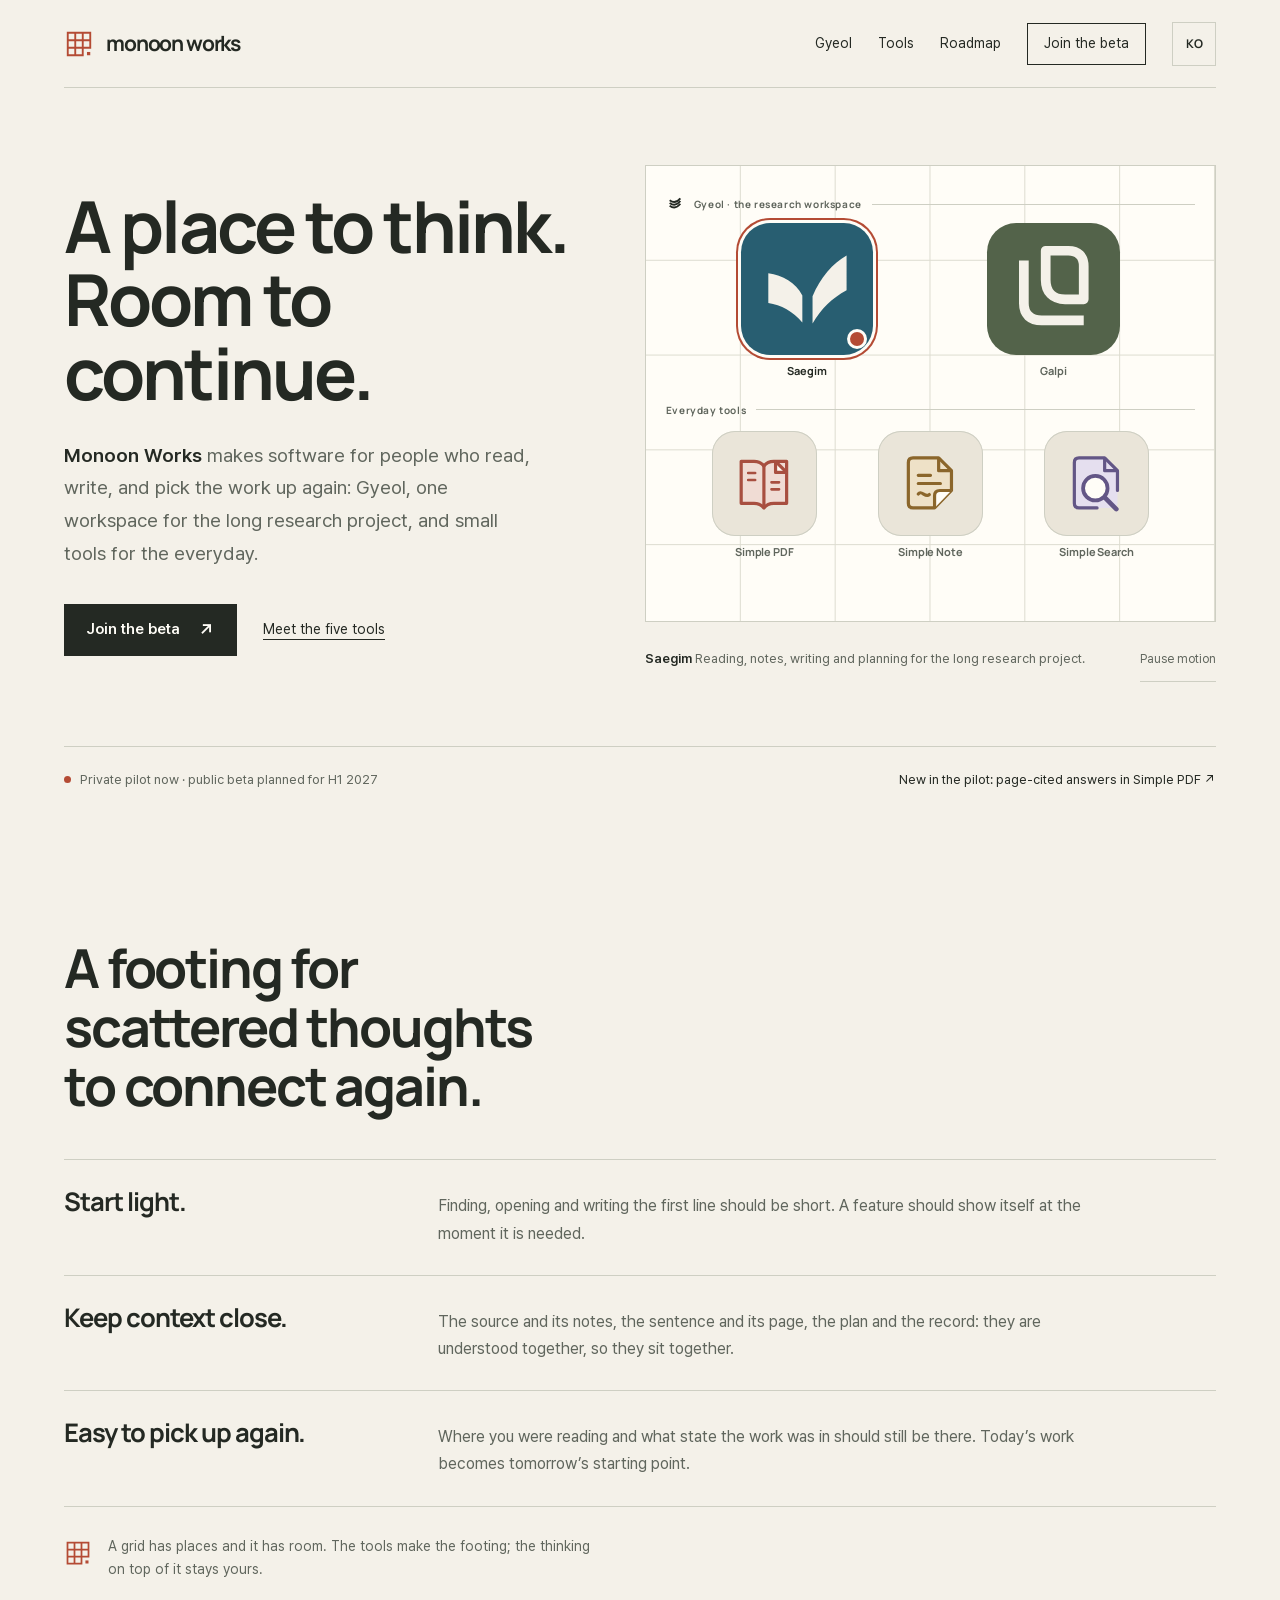
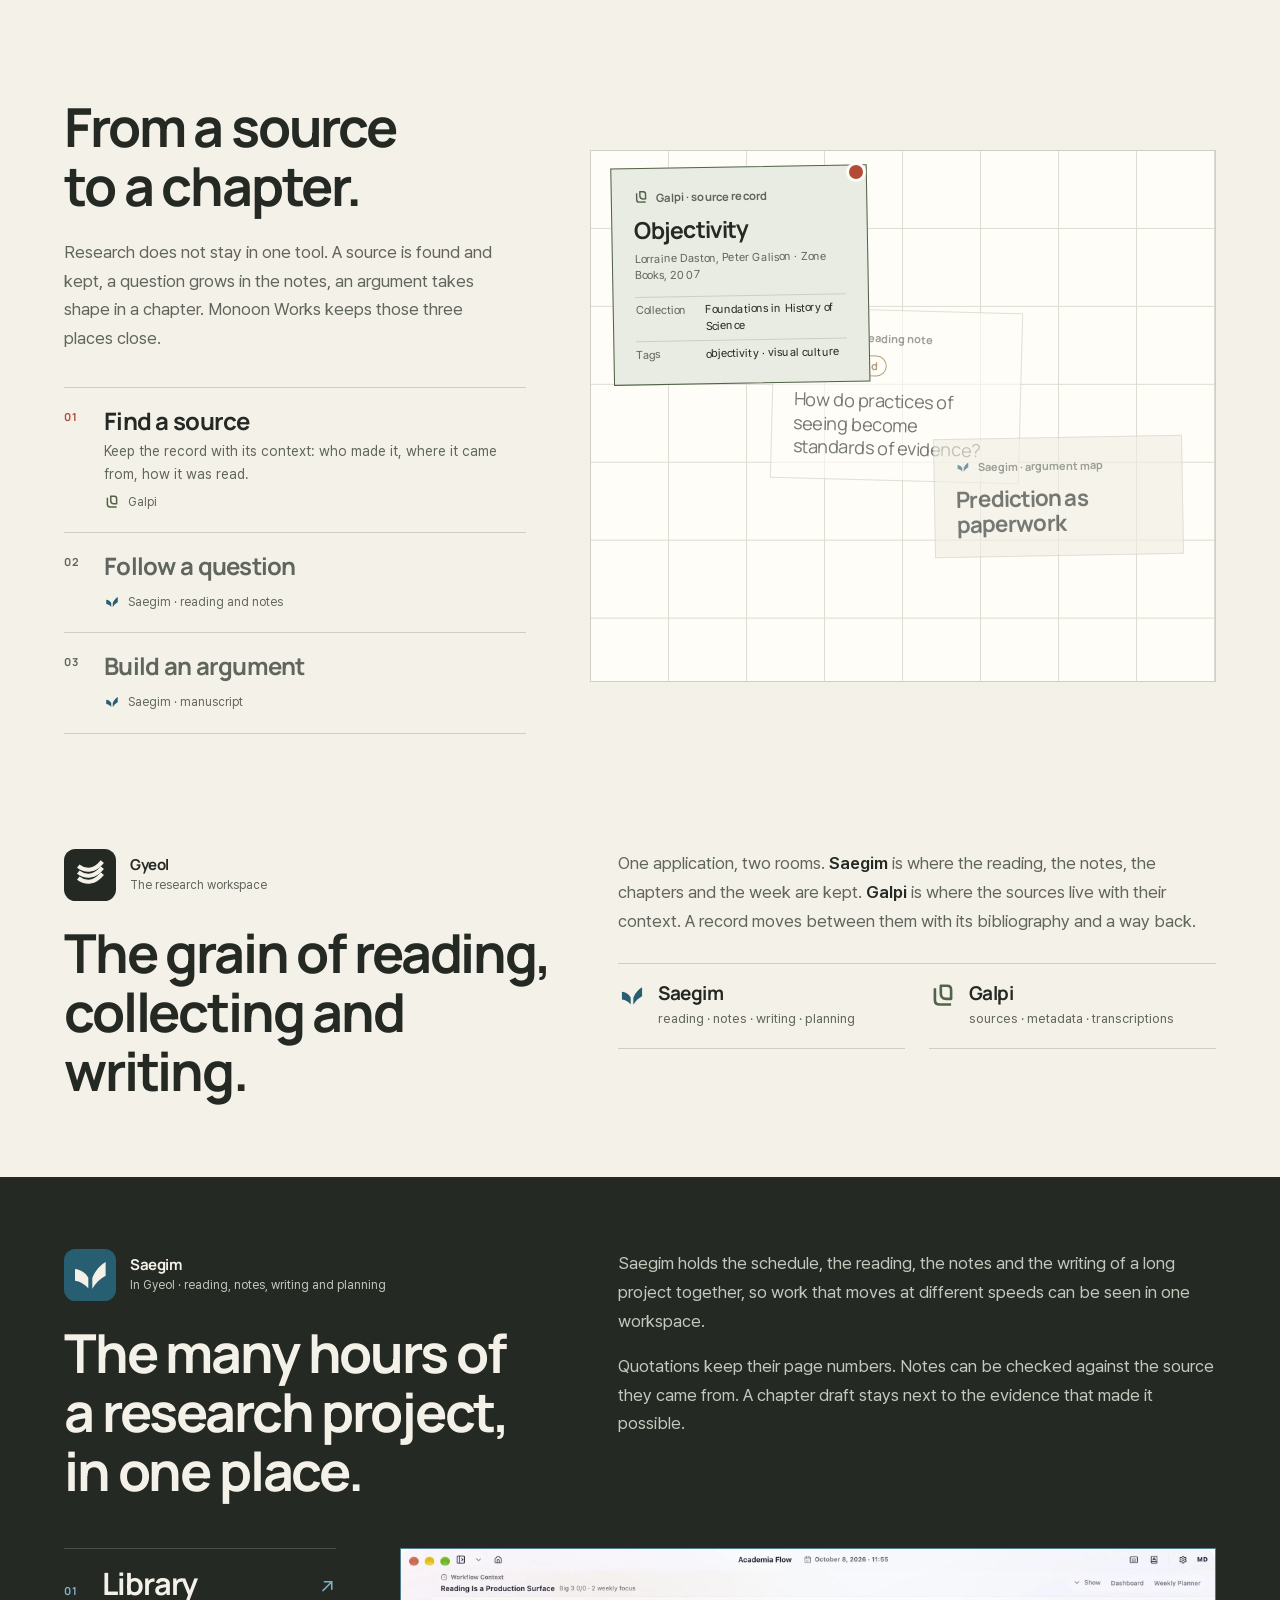
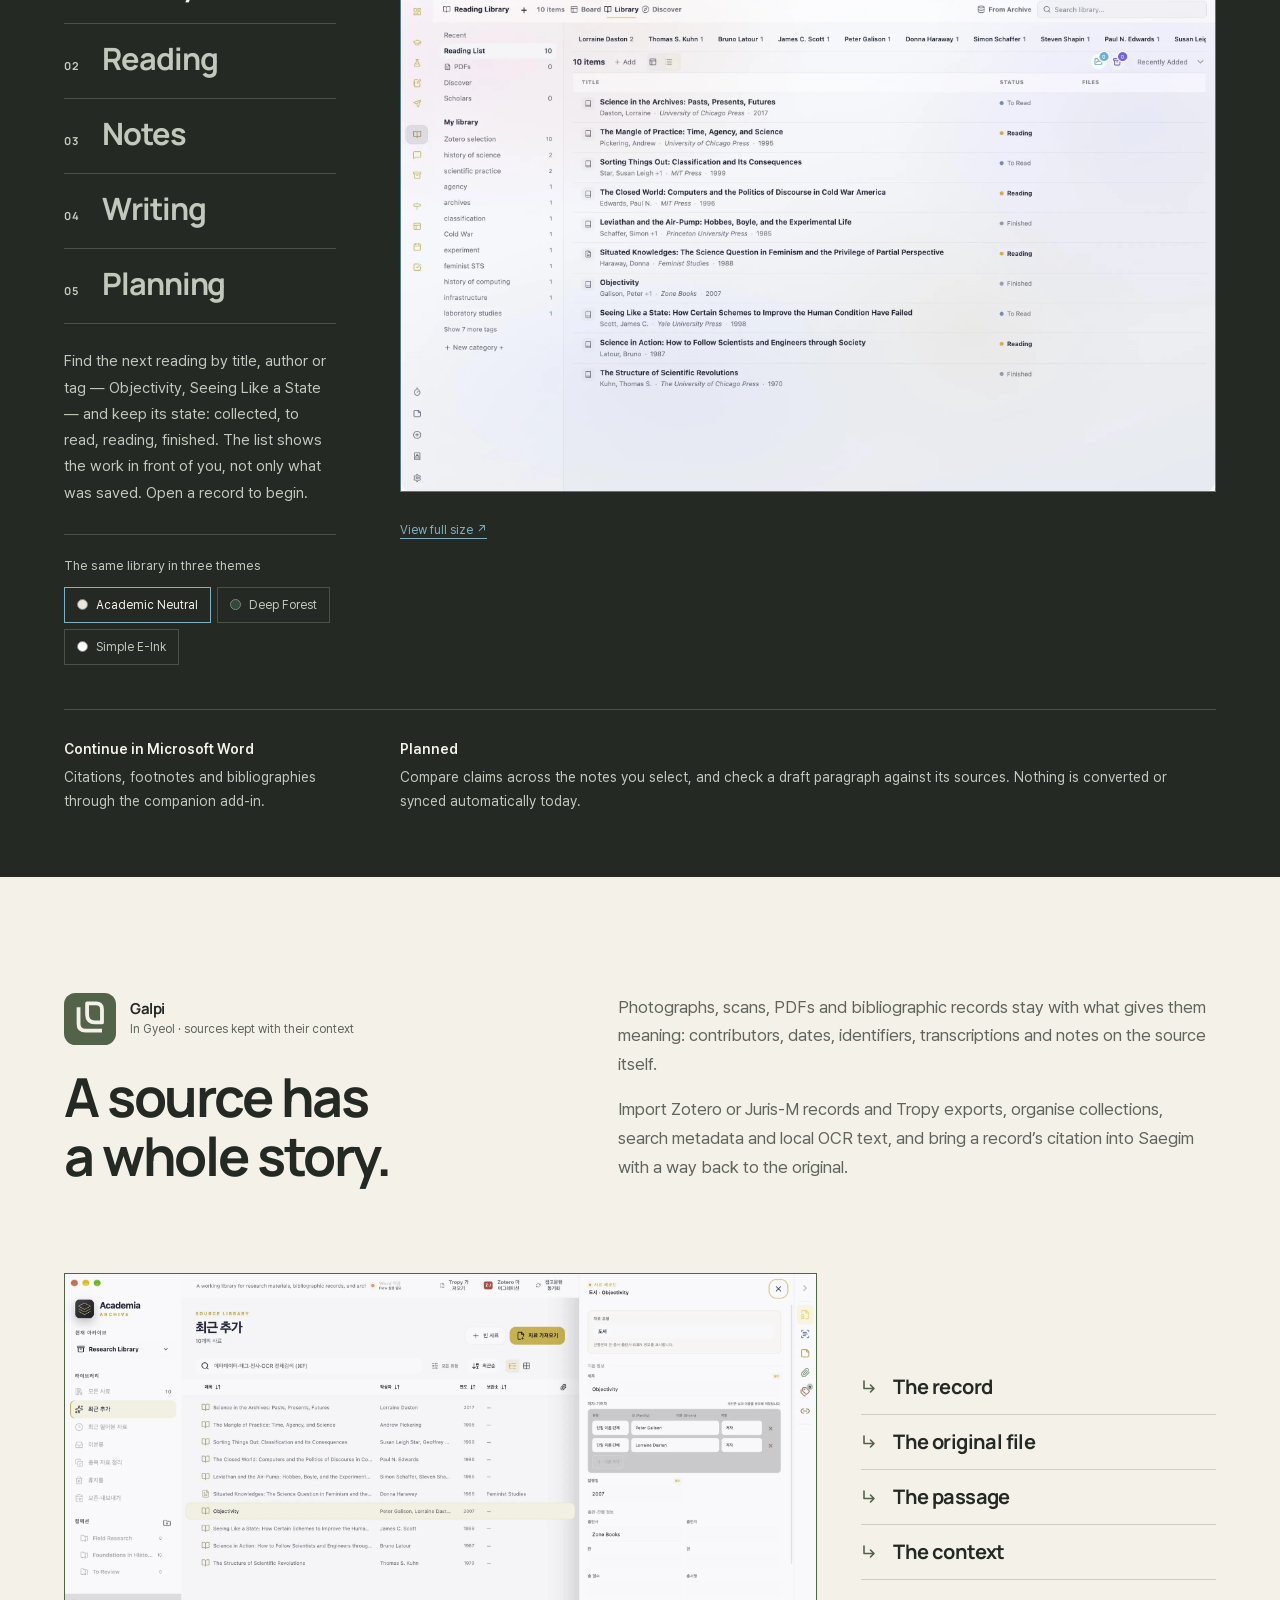
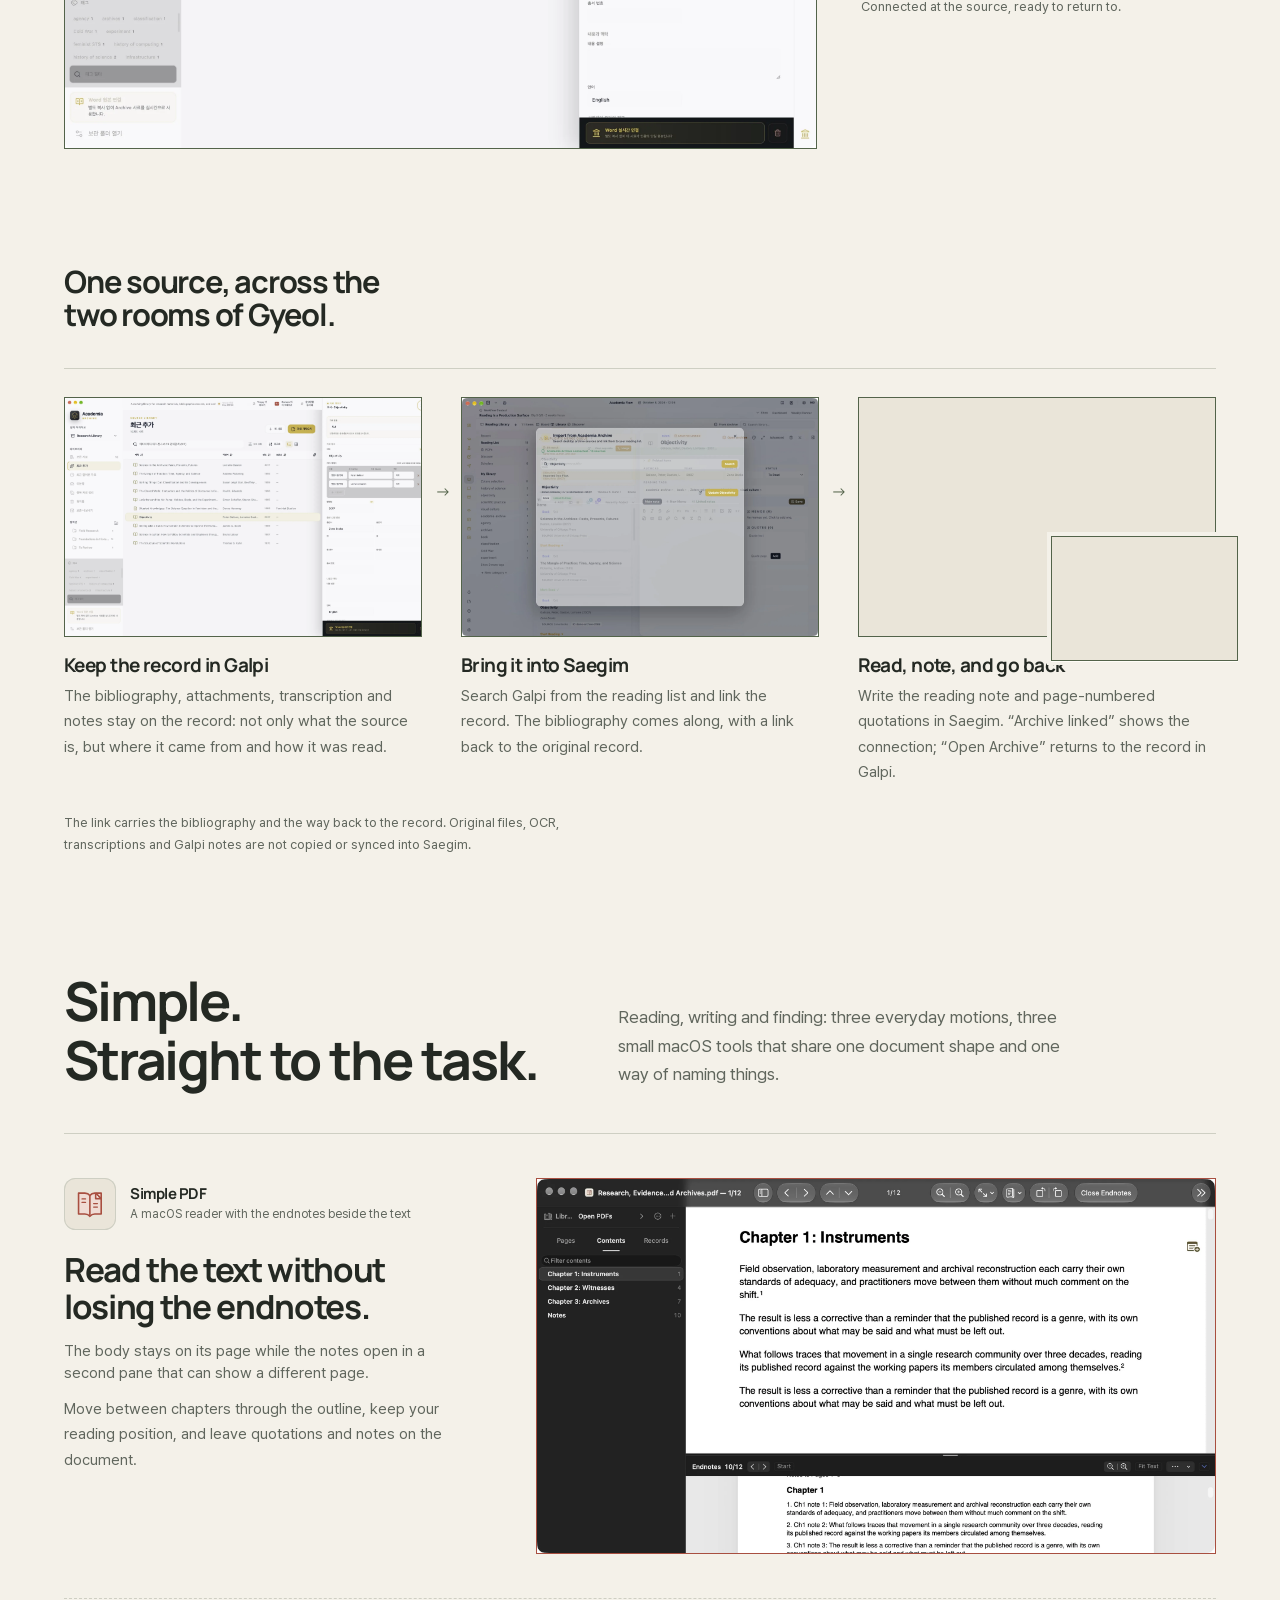
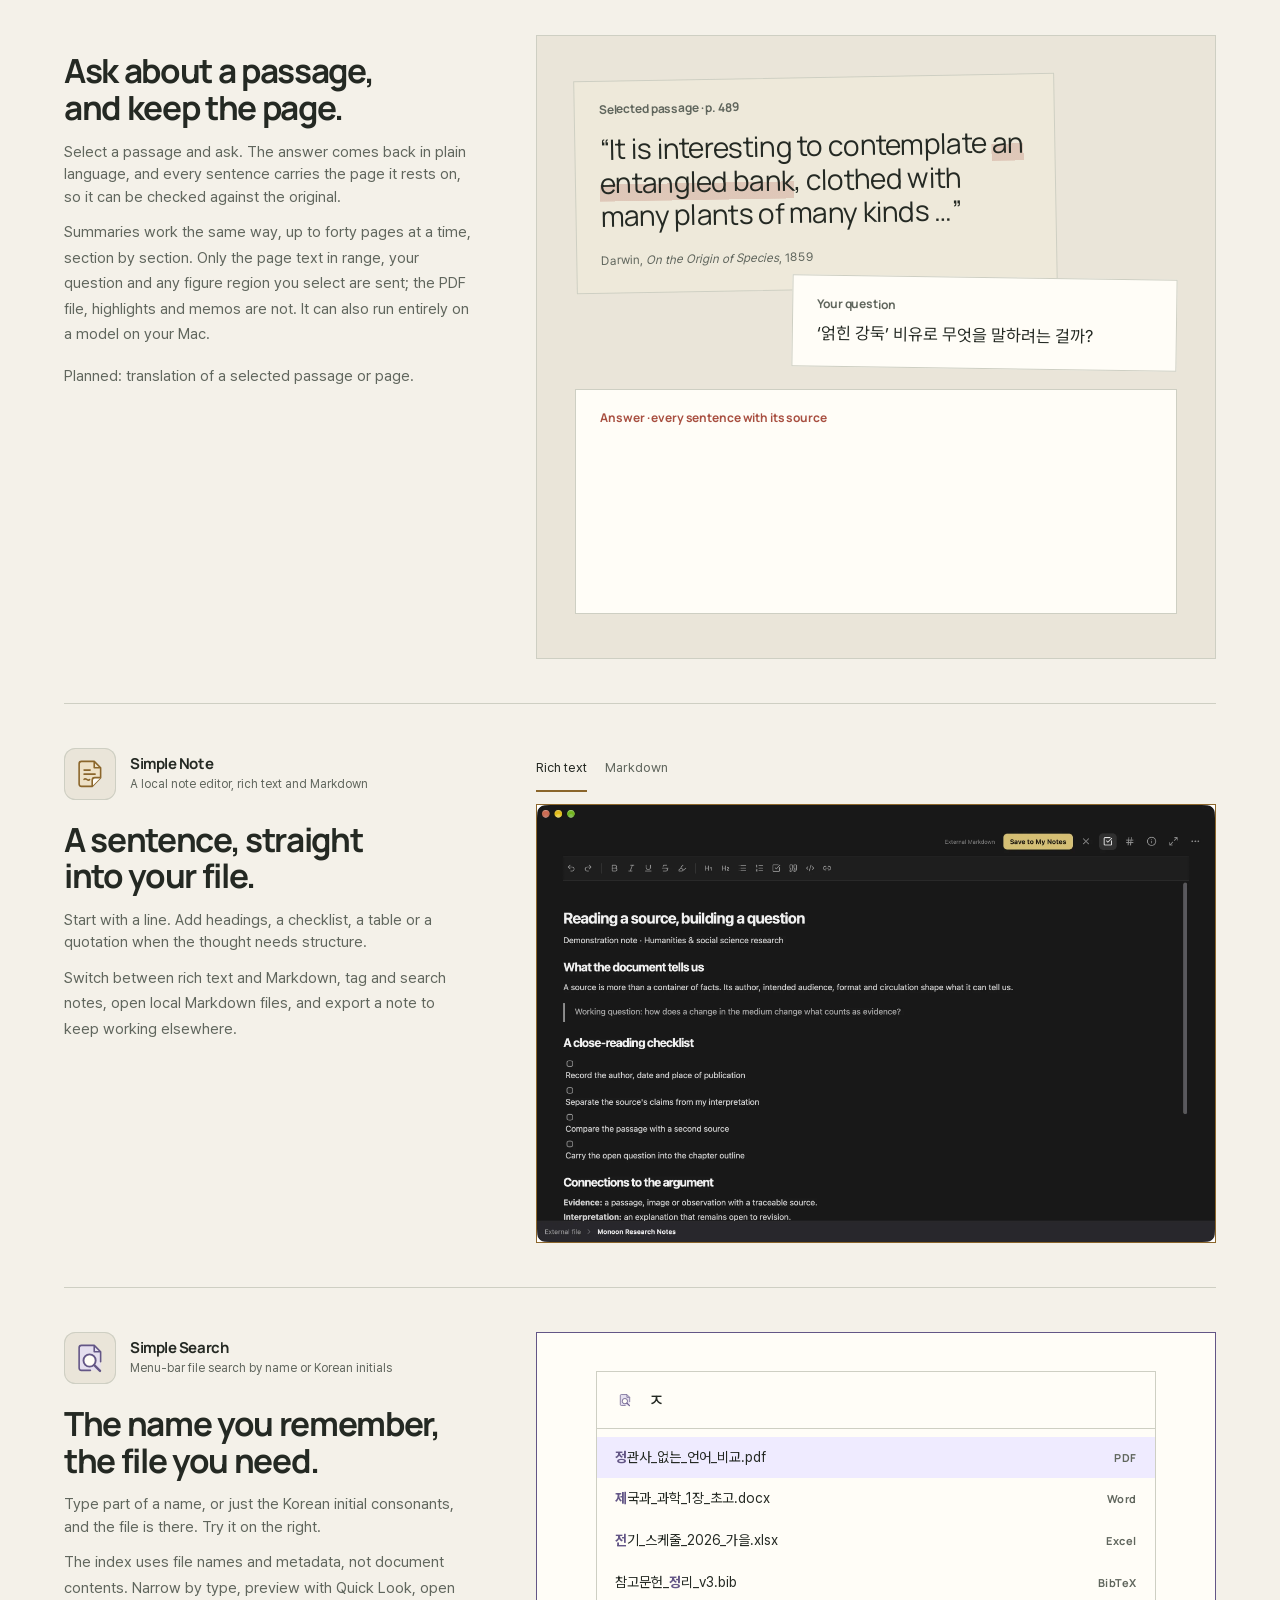
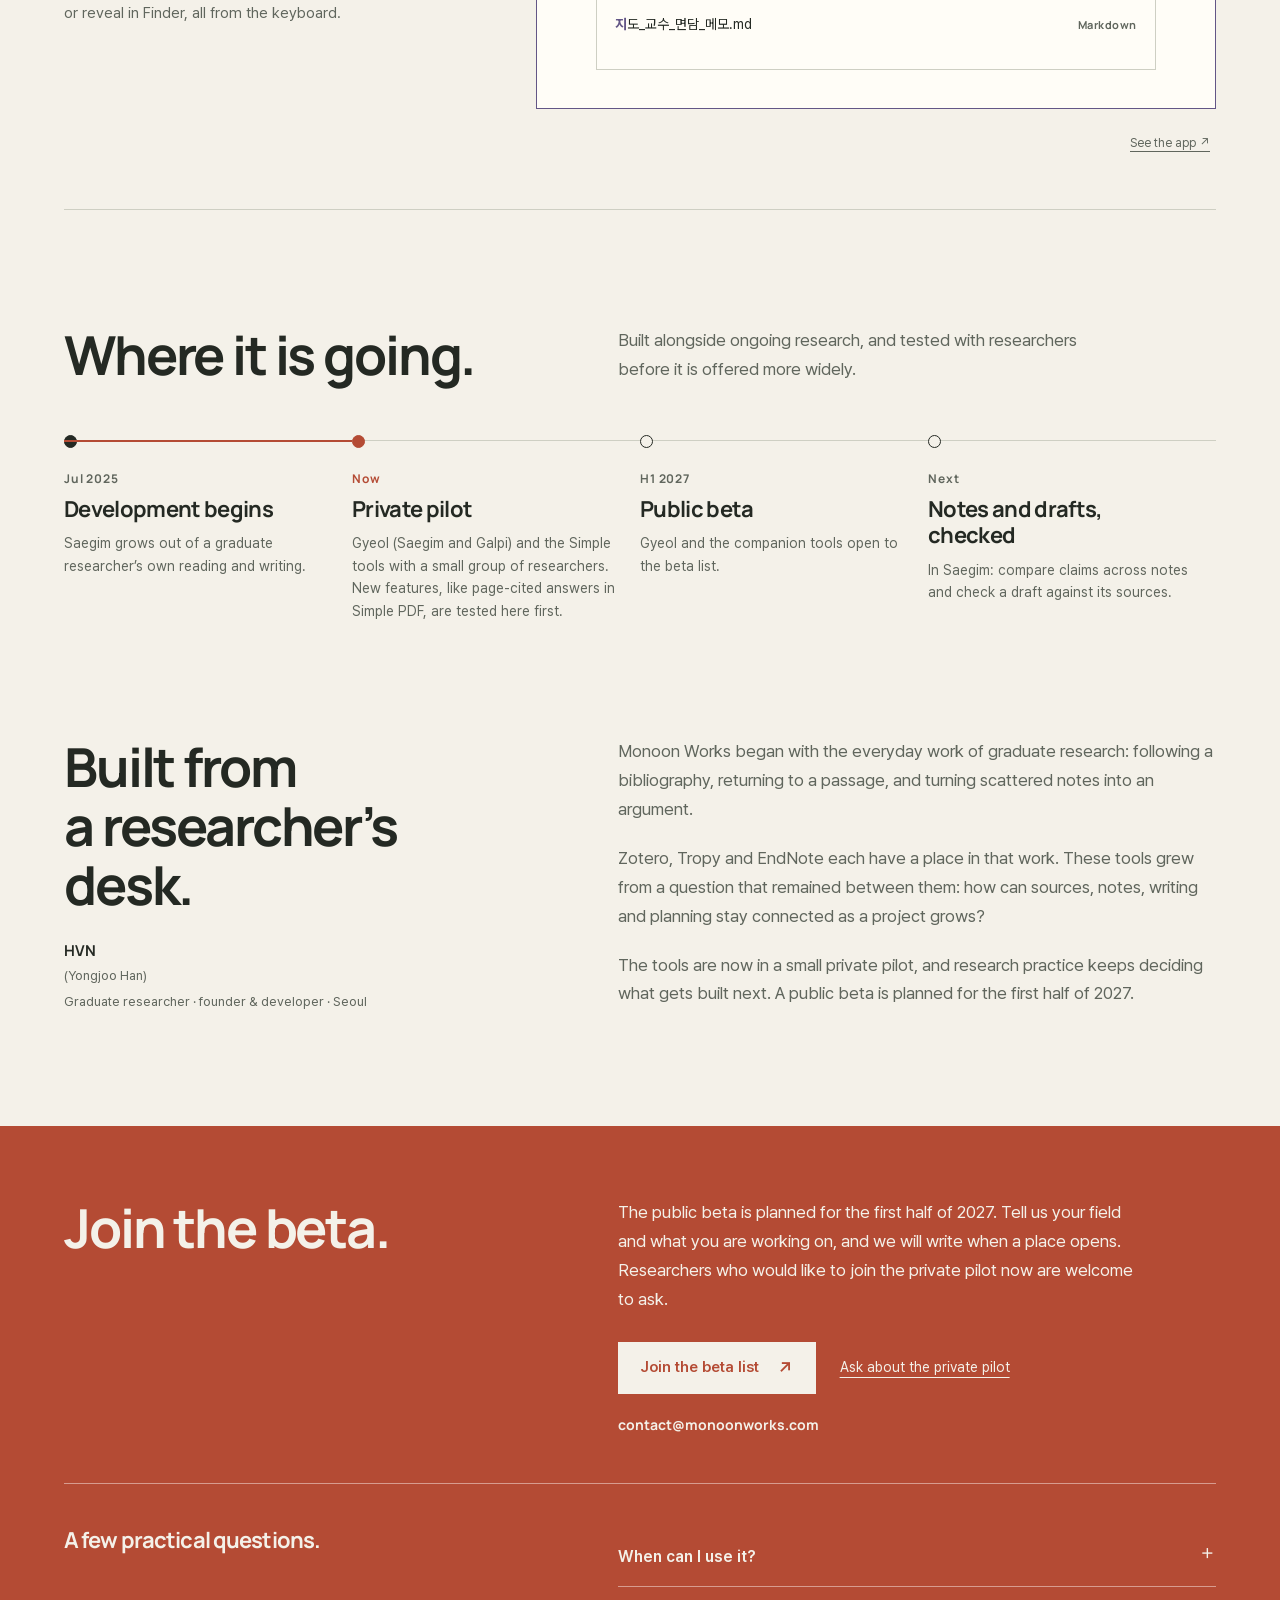
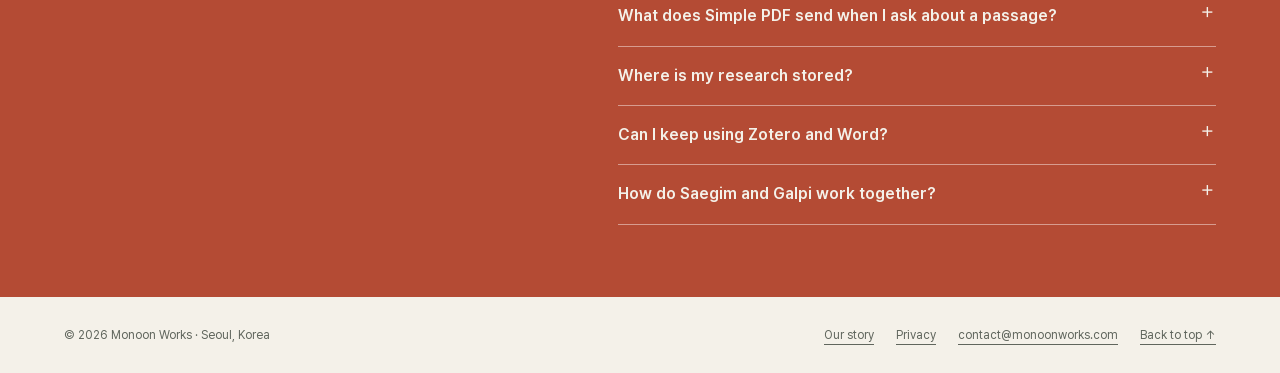
==== commit b7b7a6ea: "Founder: HVN (Yongjoo Han) Co-Authored-By: Claude Fable 5.1 <noreply@anthropic.com>" ====
--- a/index.html
+++ b/index.html
@@ -16,7 +16,7 @@
 <link rel="icon" href="favicon.svg" type="image/svg+xml">
 <link rel="stylesheet" href="site.css">
 <title>Monoon Works — A place to think. Room to continue.</title>
-<script type="application/ld+json">{"@context":"https://schema.org","@type":"Organization","name":"Monoon Works","alternateName":"모눈웍스","url":"https://monoonworks.com/","logo":"https://monoonworks.com/images/mark-monoon.svg","email":"contact@monoonworks.com","description":"Research software for the humanities and social sciences.","address":{"@type":"PostalAddress","addressLocality":"Seoul","addressCountry":"KR"}}</script>
+<script type="application/ld+json">{"@context":"https://schema.org","@type":"Organization","name":"Monoon Works","alternateName":"모눈웍스","founder":{"@type":"Person","name":"Yongjoo Han","alternateName":"HVN"},"url":"https://monoonworks.com/","logo":"https://monoonworks.com/images/mark-monoon.svg","email":"contact@monoonworks.com","description":"Research software for the humanities and social sciences.","address":{"@type":"PostalAddress","addressLocality":"Seoul","addressCountry":"KR"}}</script>
 </head>
 <body id="top">
 <a href="#main" class="skip" data-key="skip">Skip to content</a>
@@ -213,7 +213,7 @@
 </section>
 
 <section class="founder" id="founder" aria-labelledby="founder-title">
-<div><h2 id="founder-title" class="reveal" data-key="founder.title">Built from<br>a researcher’s desk.</h2><p class="founder-person reveal">HVN<span data-key="founder.role">Graduate researcher · founder & developer · Seoul</span></p></div>
+<div><h2 id="founder-title" class="reveal" data-key="founder.title">Built from<br>a researcher’s desk.</h2><p class="founder-person reveal">HVN <span class="founder-name" data-key="founder.name">(Yongjoo Han)</span><span data-key="founder.role">Graduate researcher · founder & developer · Seoul</span></p></div>
 <div class="founder-body reveal"><p data-key="founder.p1">Monoon Works began with the everyday work of graduate research: following a bibliography, returning to a passage, and turning scattered notes into an argument.</p><p data-key="founder.p2">Zotero, Tropy and EndNote each have a place in that work. These tools grew from a question that remained between them: how can sources, notes, writing and planning stay connected as a project grows?</p><p data-key="founder.p3">The tools are now in a small private pilot, and research practice keeps deciding what gets built next. A public beta is planned for the first half of 2027.</p></div>
 </section>
 </div>
--- a/site.css
+++ b/site.css
@@ -192,7 +192,7 @@
 /* founder */
 .founder{padding-block:var(--space);display:grid;grid-template-columns:minmax(0,.9fr) minmax(0,1.1fr);gap:clamp(28px,5vw,72px)}
 .founder h2{max-width:13ch}
-.founder-person{margin-top:26px;font:700 15px/1.3 var(--display)}.founder-person span{display:block;font:400 13px/1.5 var(--body);color:var(--muted);margin-top:6px}
+.founder-person{margin-top:26px;font:700 15px/1.3 var(--display)}.founder-name{font-weight:400;color:var(--muted)}.founder-person span{display:block;font:400 13px/1.5 var(--body);color:var(--muted);margin-top:6px}
 .founder-body p{color:var(--muted);font-size:17px}.founder-body p+p{margin-top:20px}
 /* beta band */
 .beta{background:var(--rust);color:var(--paper);padding-block:72px}
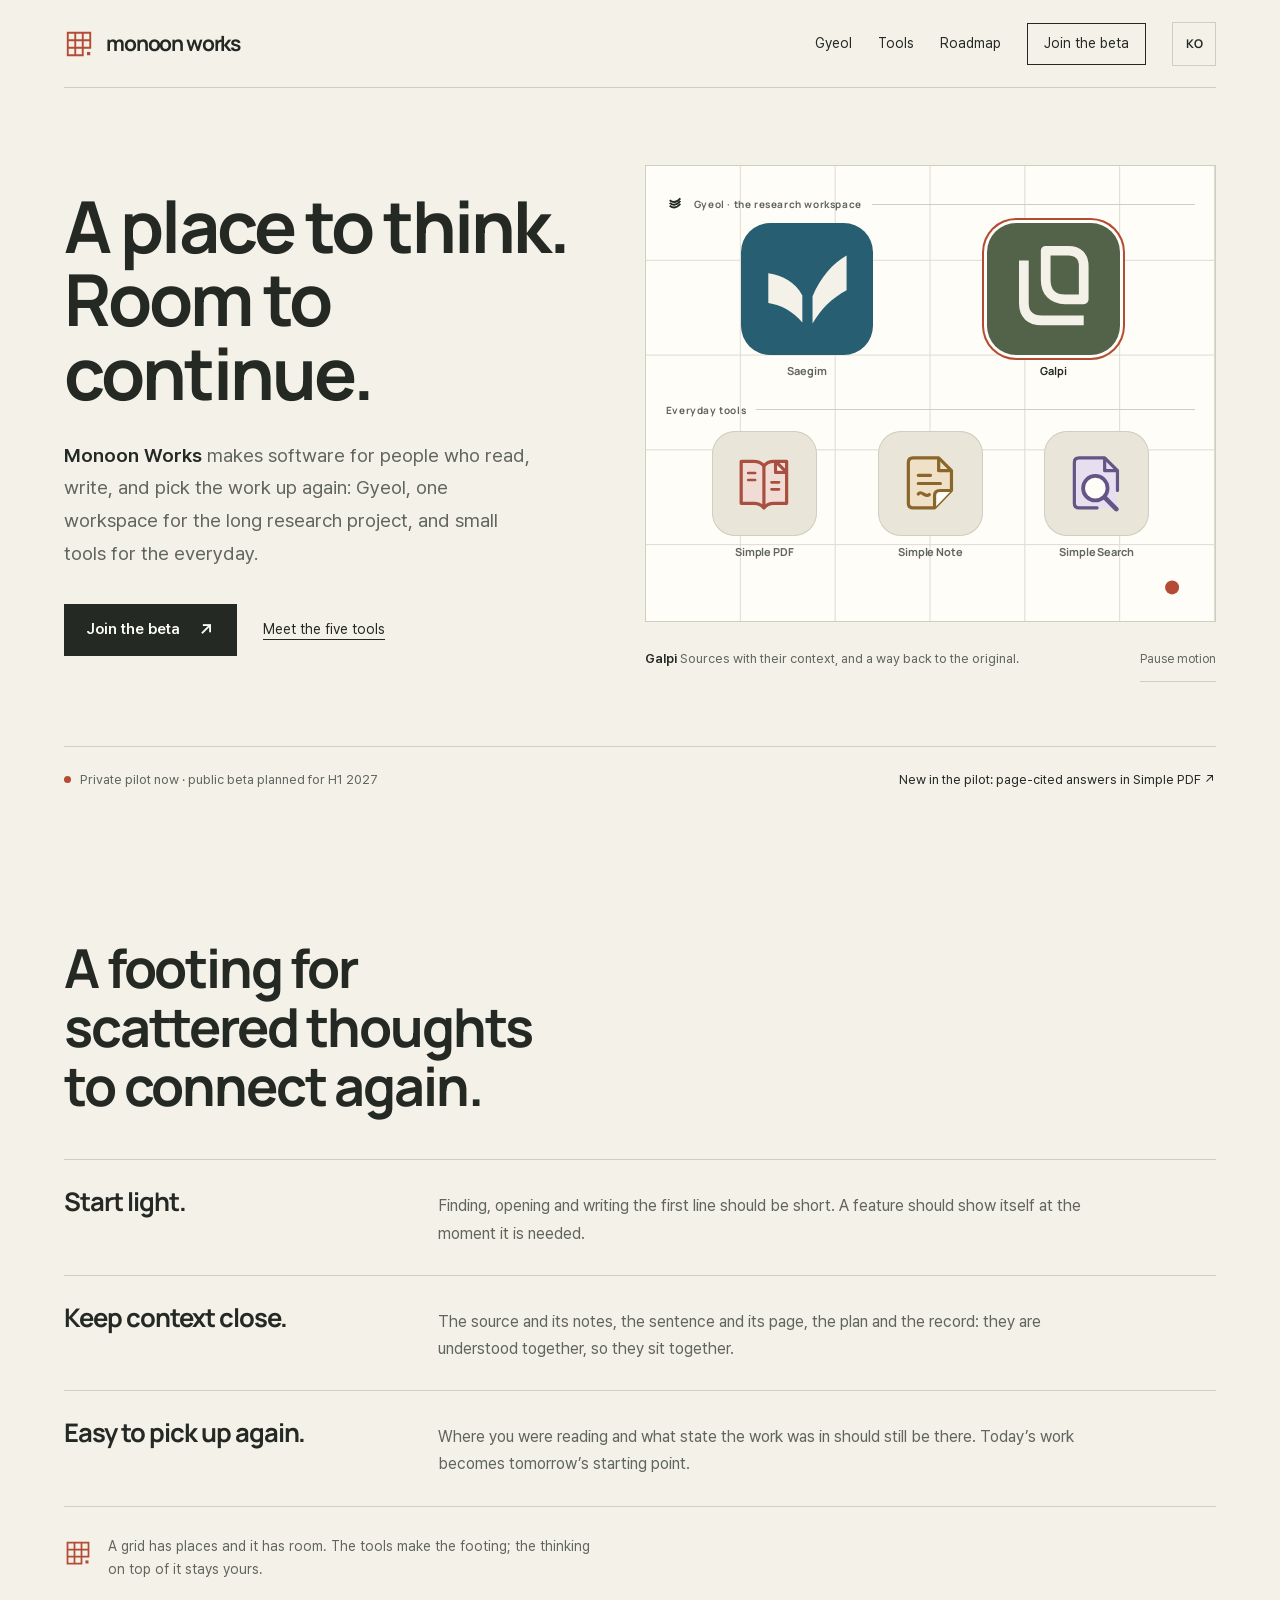
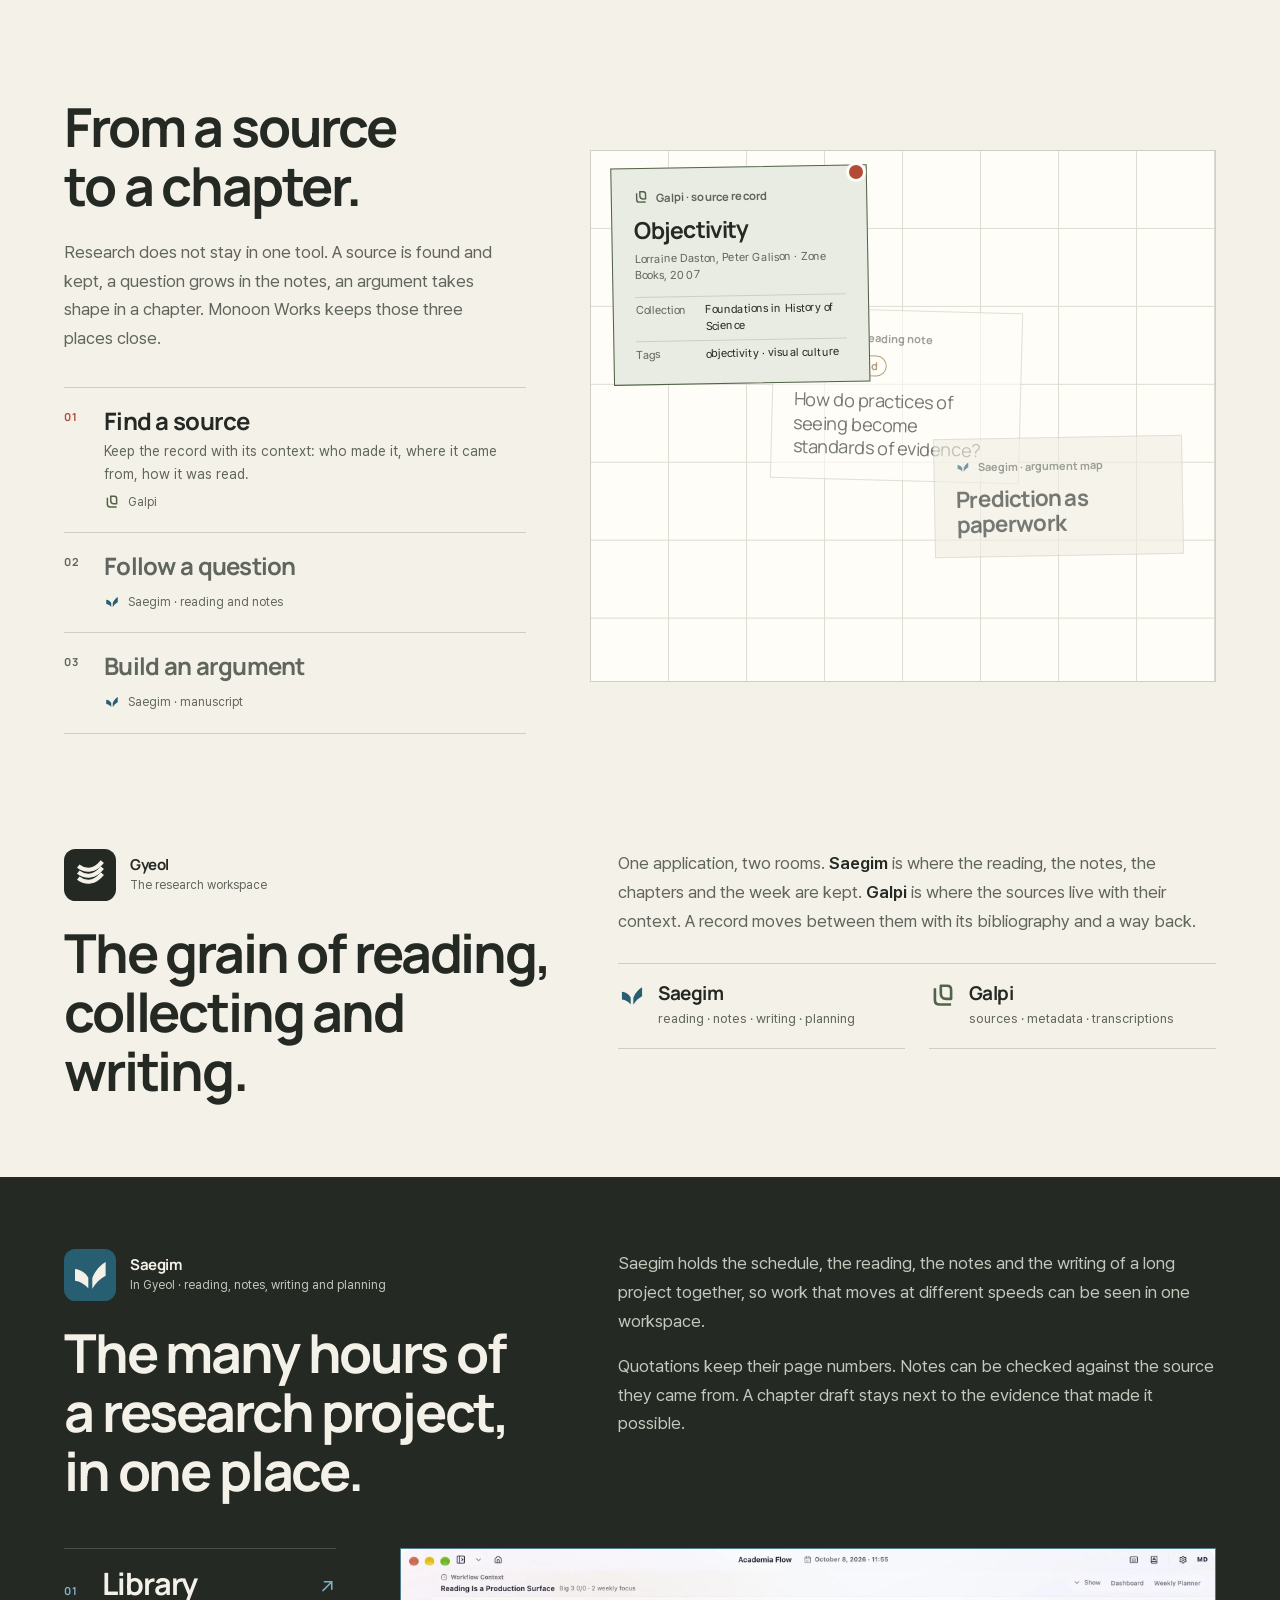
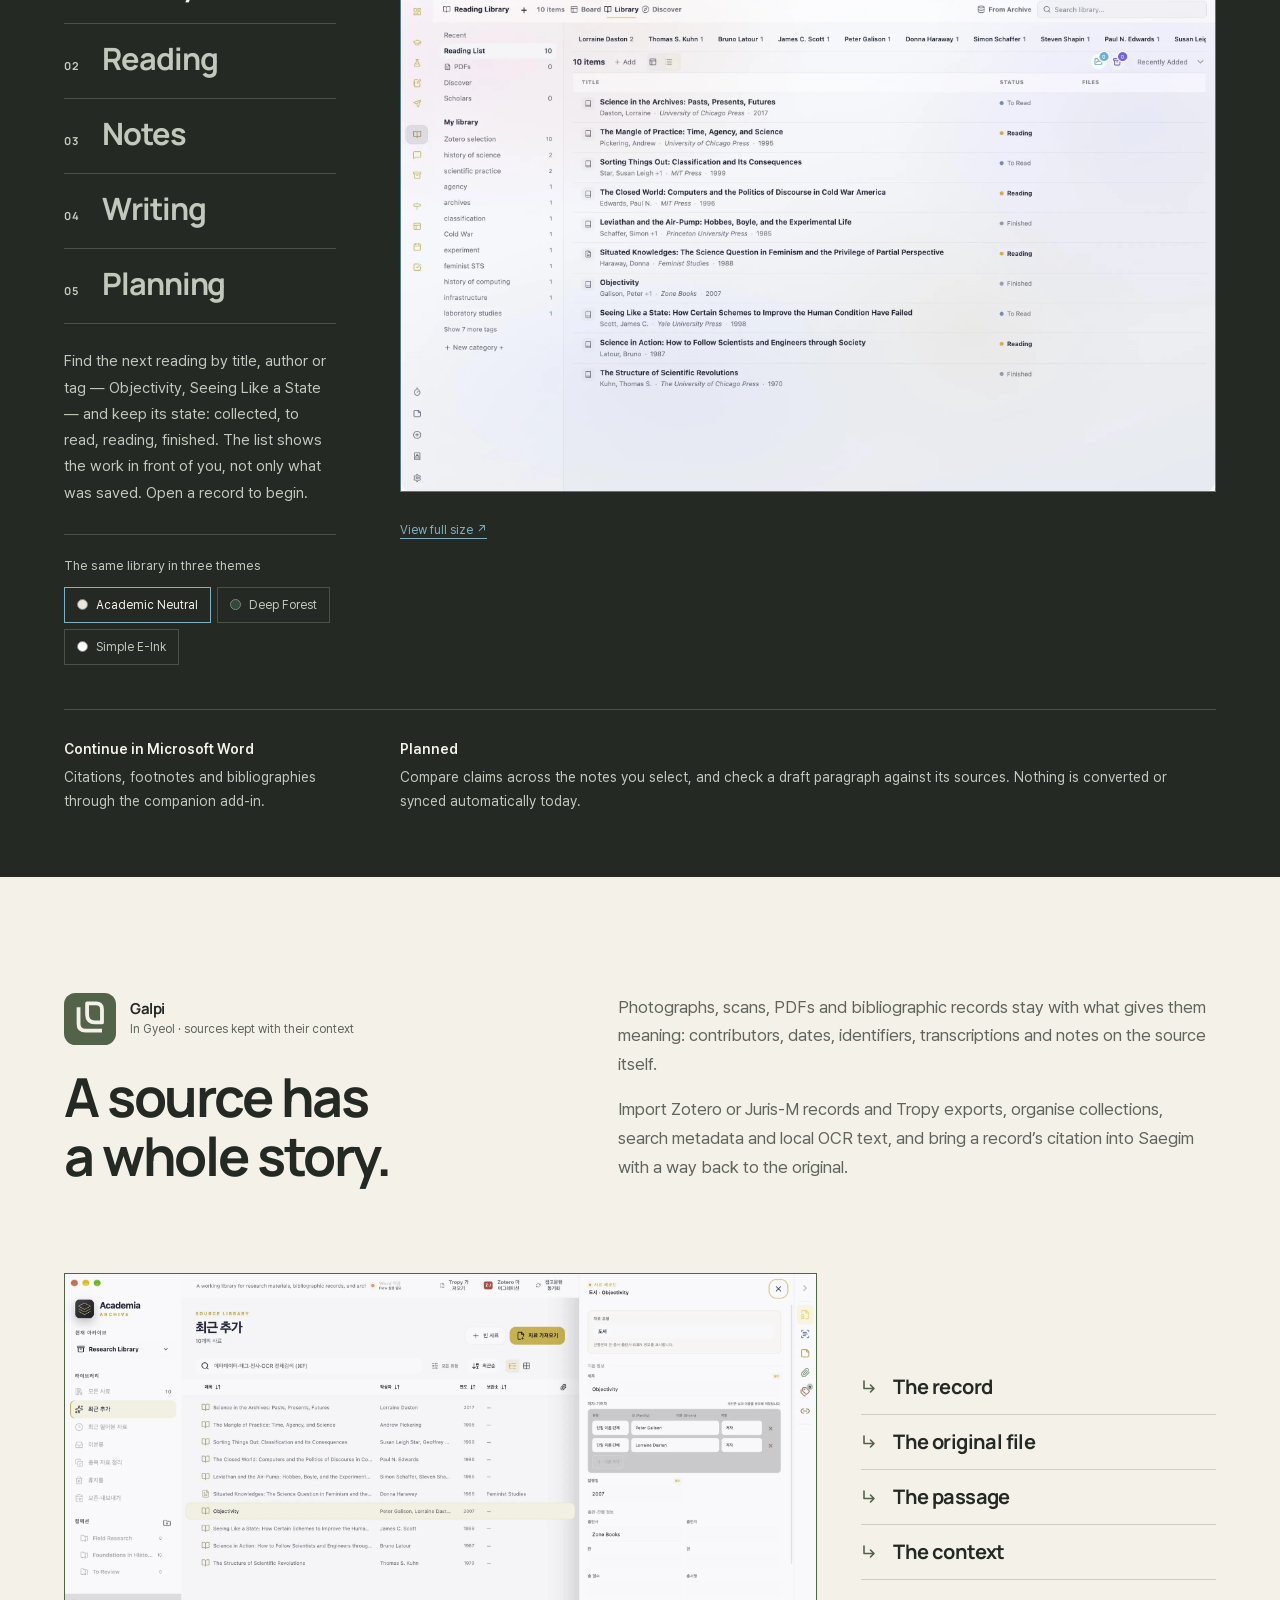
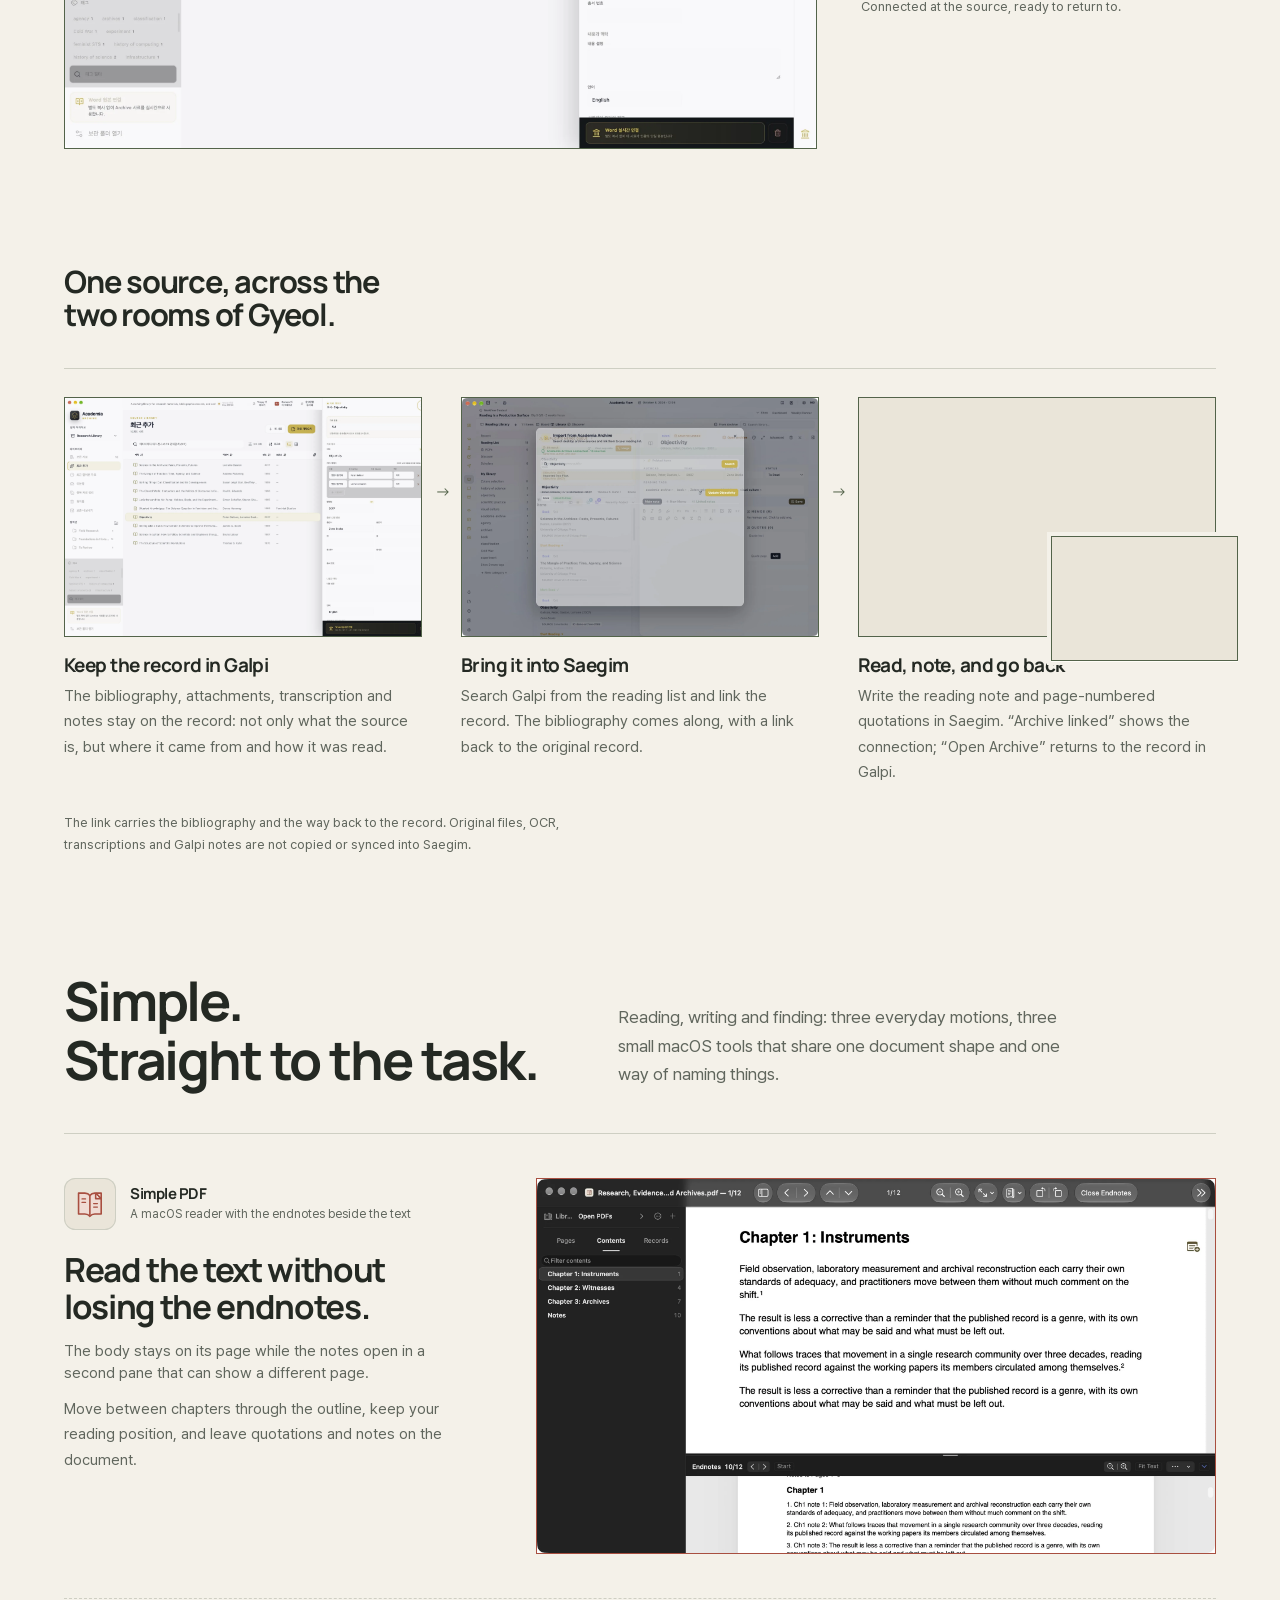
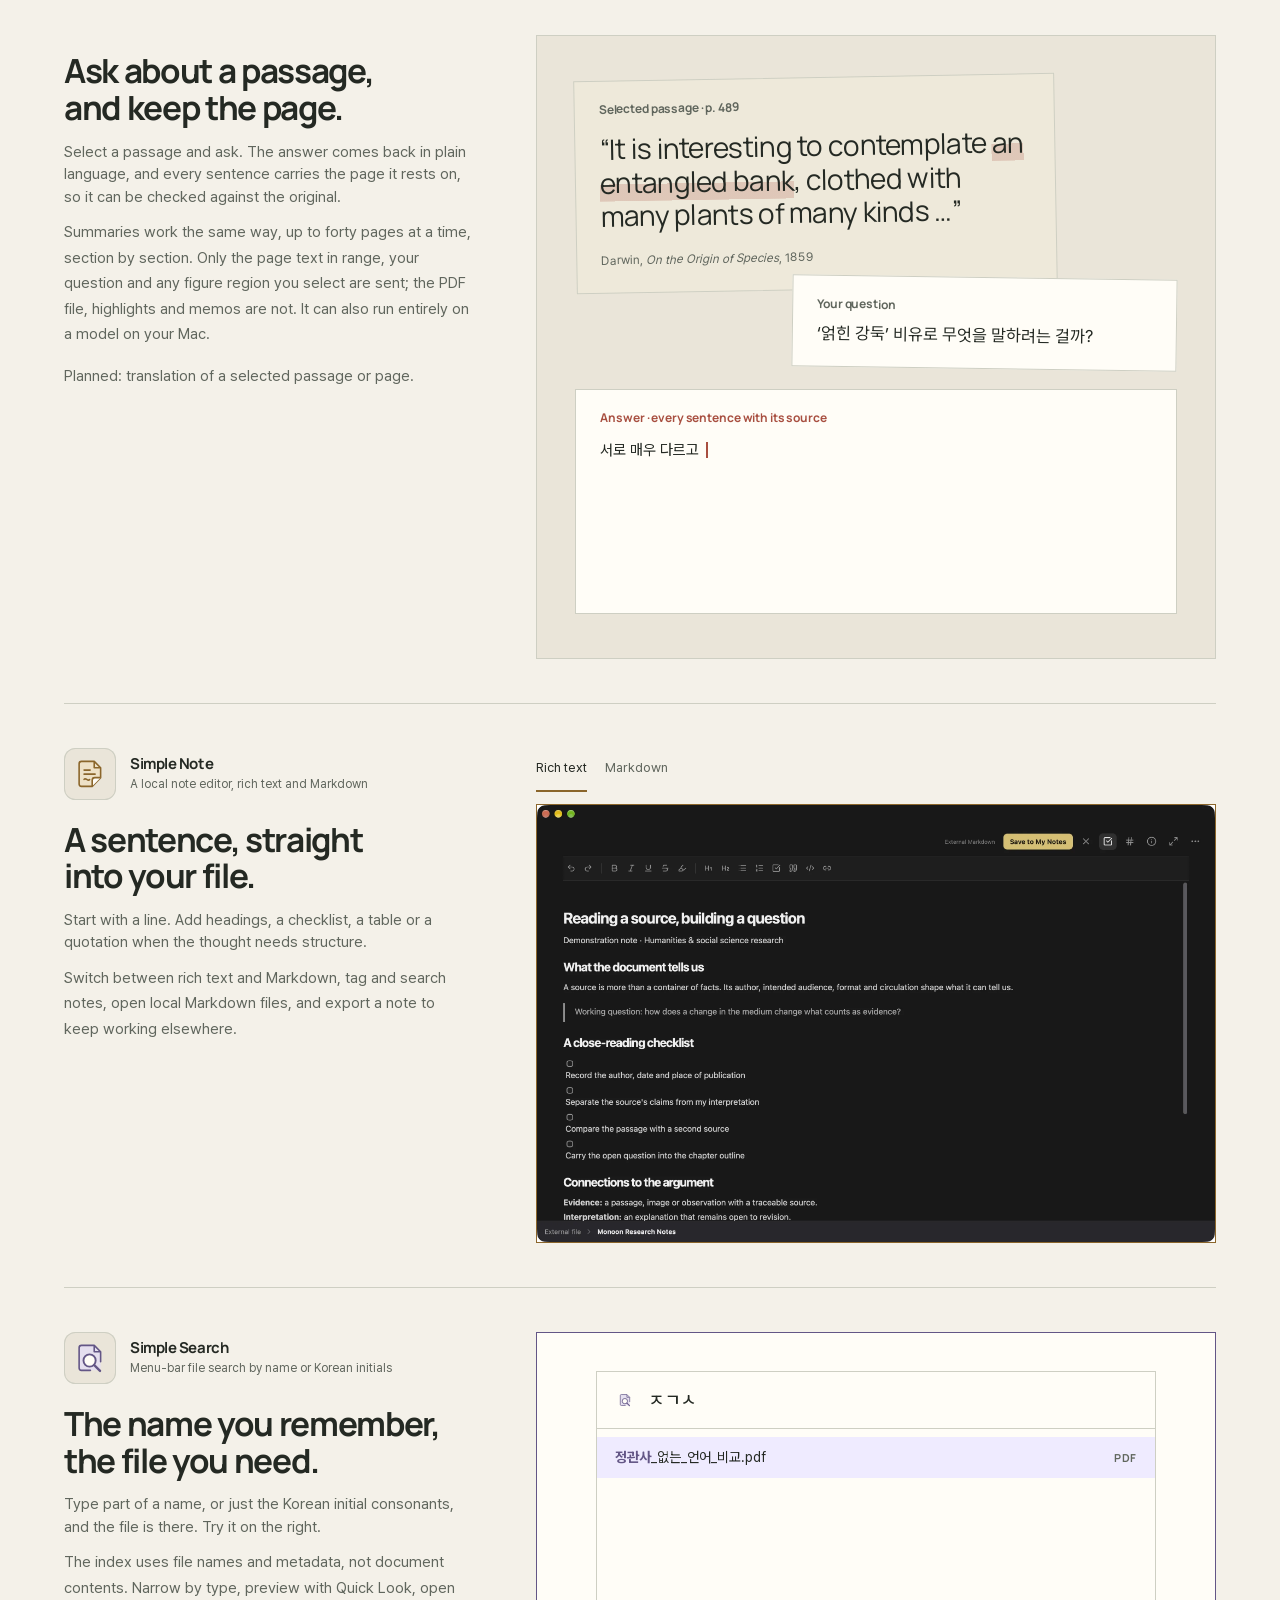
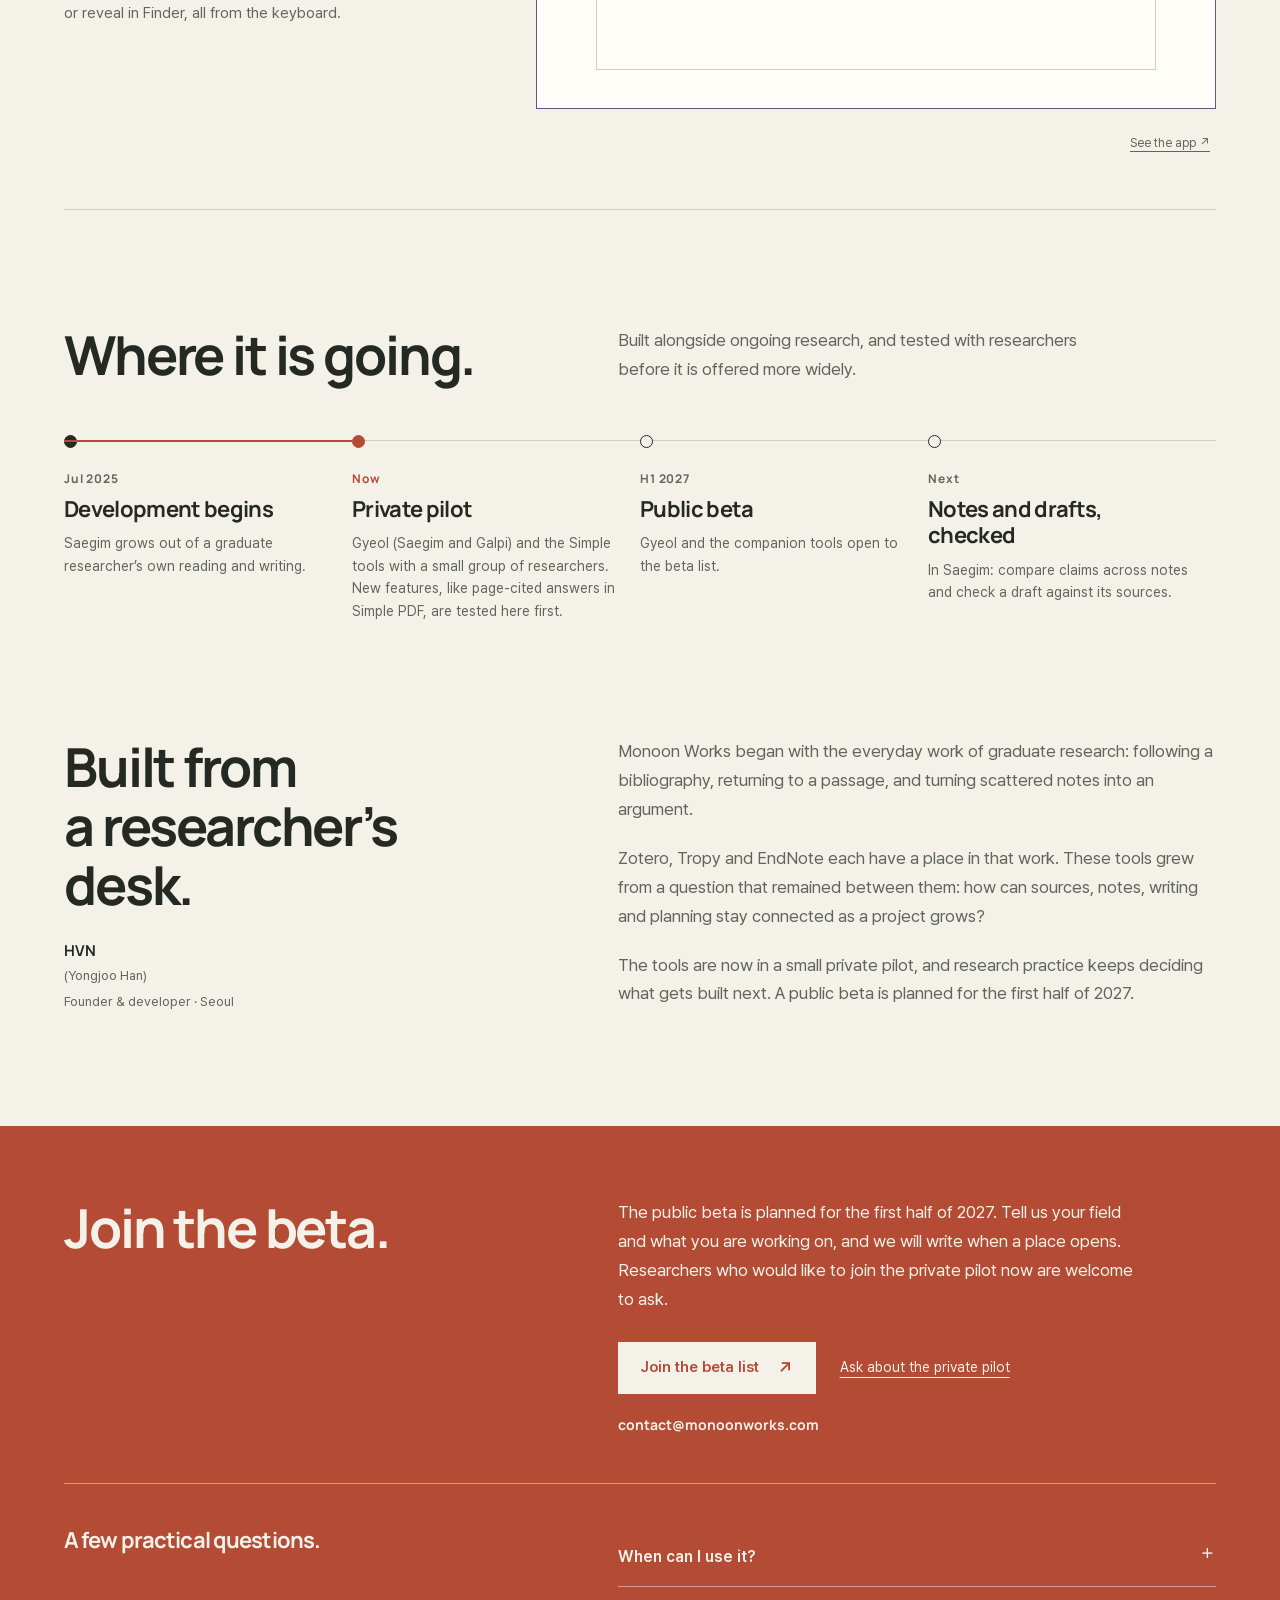
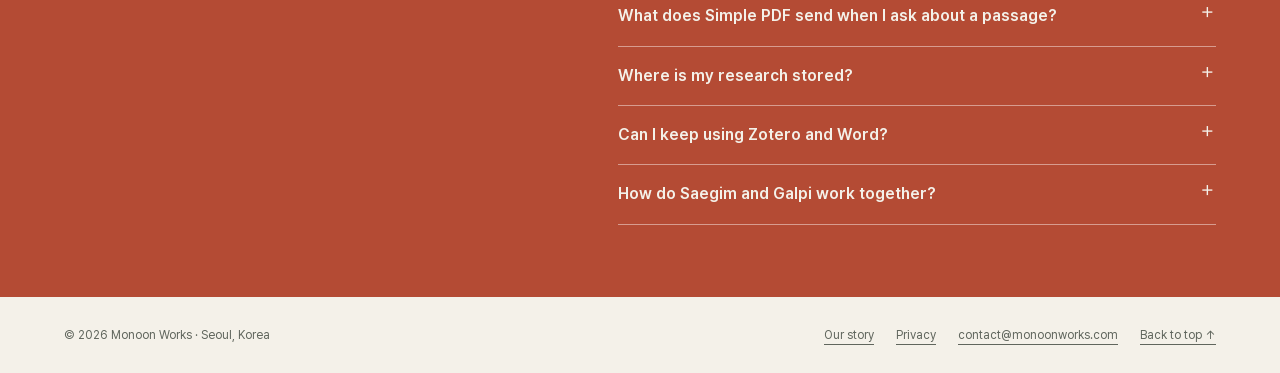
==== commit 514d16de: "Founder line: founder & developer only Co-Authored-By: Claude Fable 5.1 <noreply@anthropic.com>" ====
--- a/index.html
+++ b/index.html
@@ -213,7 +213,7 @@
 </section>
 
 <section class="founder" id="founder" aria-labelledby="founder-title">
-<div><h2 id="founder-title" class="reveal" data-key="founder.title">Built from<br>a researcher’s desk.</h2><p class="founder-person reveal">HVN <span class="founder-name" data-key="founder.name">(Yongjoo Han)</span><span data-key="founder.role">Graduate researcher · founder & developer · Seoul</span></p></div>
+<div><h2 id="founder-title" class="reveal" data-key="founder.title">Built from<br>a researcher’s desk.</h2><p class="founder-person reveal">HVN <span class="founder-name" data-key="founder.name">(Yongjoo Han)</span><span data-key="founder.role">Founder & developer · Seoul</span></p></div>
 <div class="founder-body reveal"><p data-key="founder.p1">Monoon Works began with the everyday work of graduate research: following a bibliography, returning to a passage, and turning scattered notes into an argument.</p><p data-key="founder.p2">Zotero, Tropy and EndNote each have a place in that work. These tools grew from a question that remained between them: how can sources, notes, writing and planning stay connected as a project grows?</p><p data-key="founder.p3">The tools are now in a small private pilot, and research practice keeps deciding what gets built next. A public beta is planned for the first half of 2027.</p></div>
 </section>
 </div>
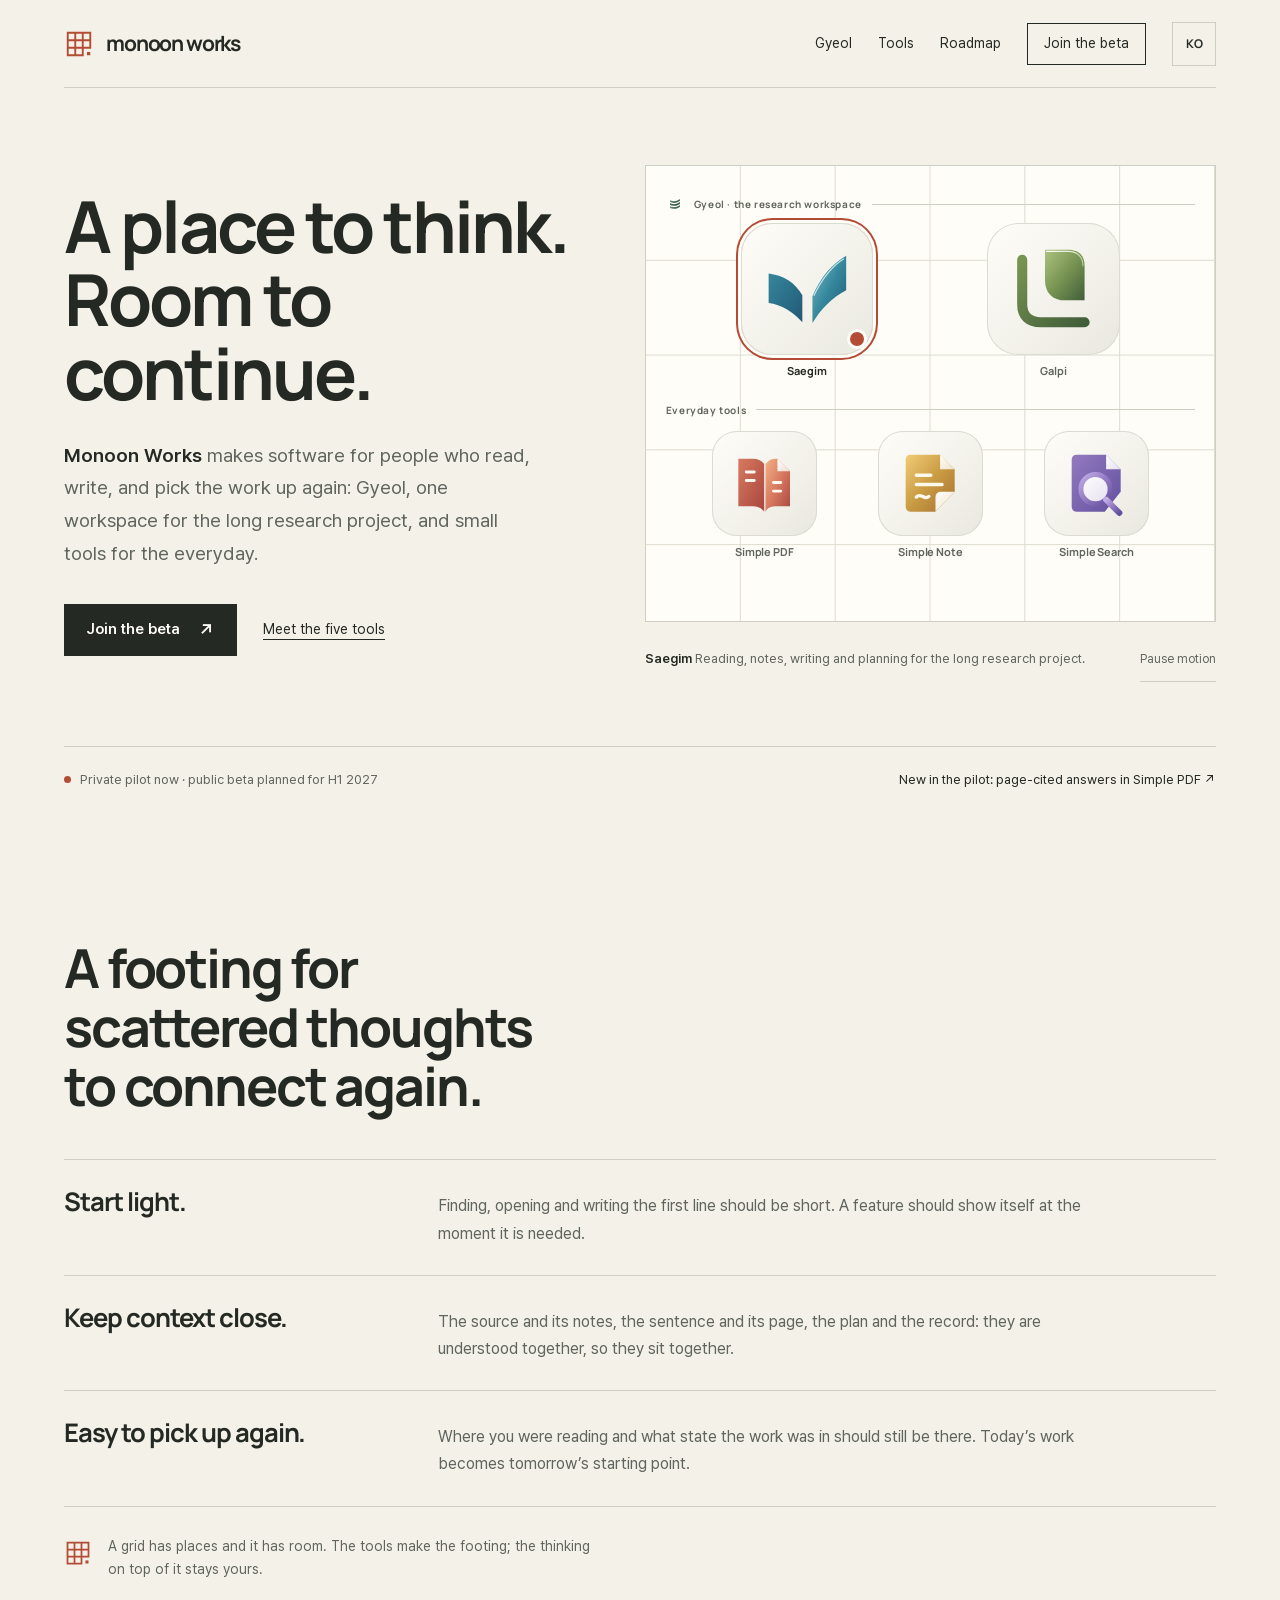
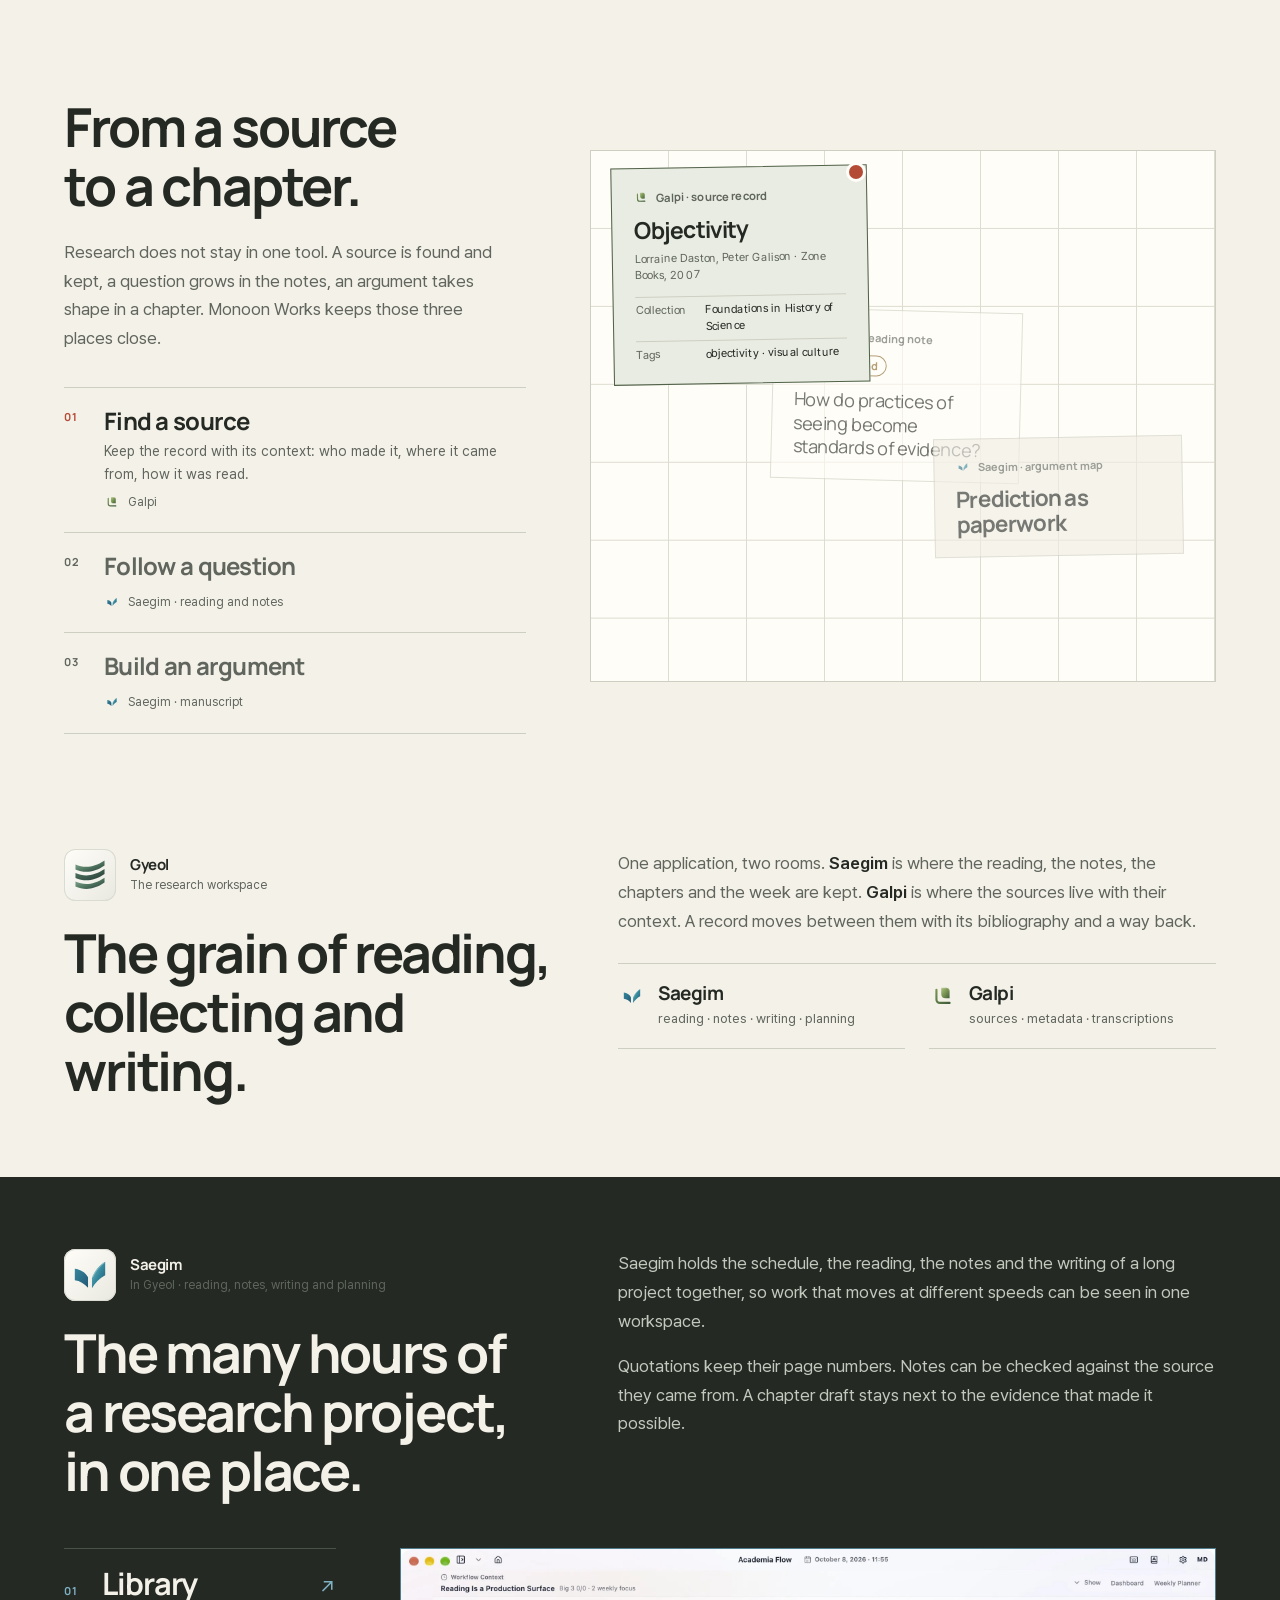
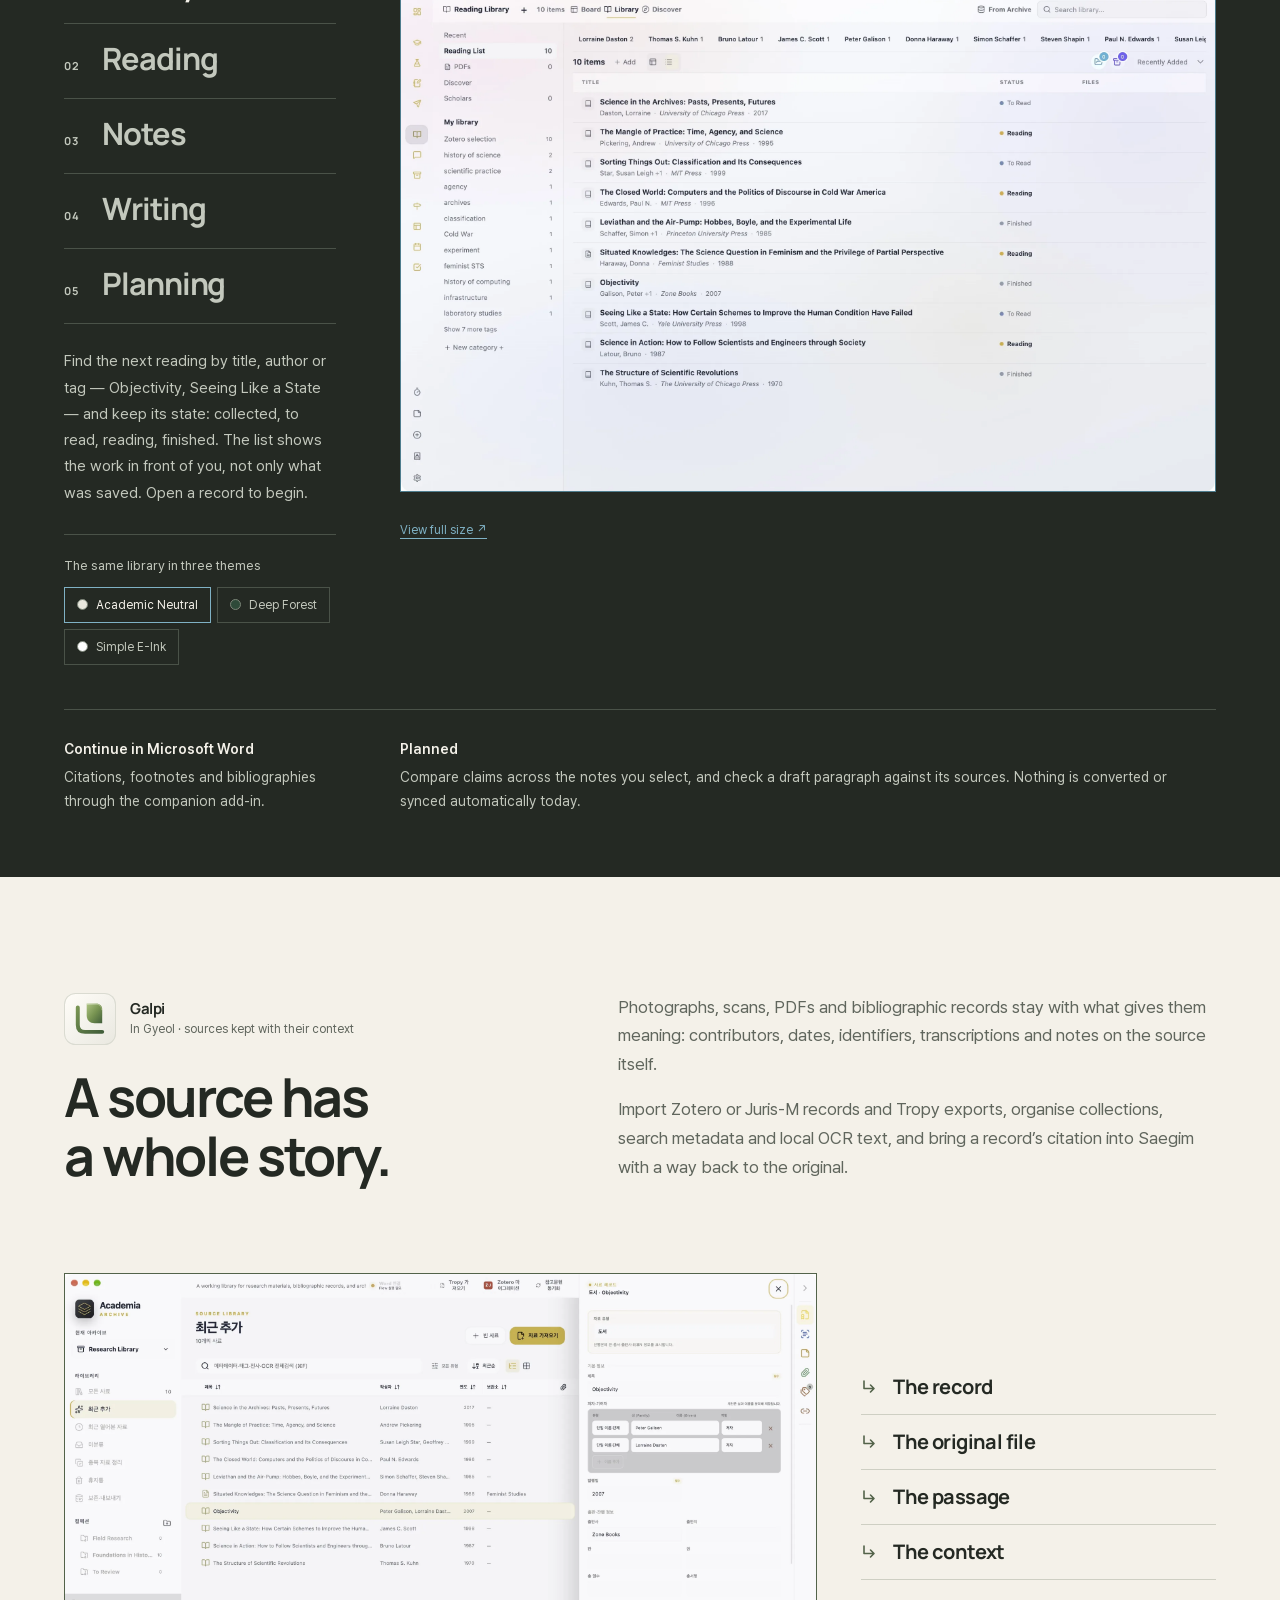
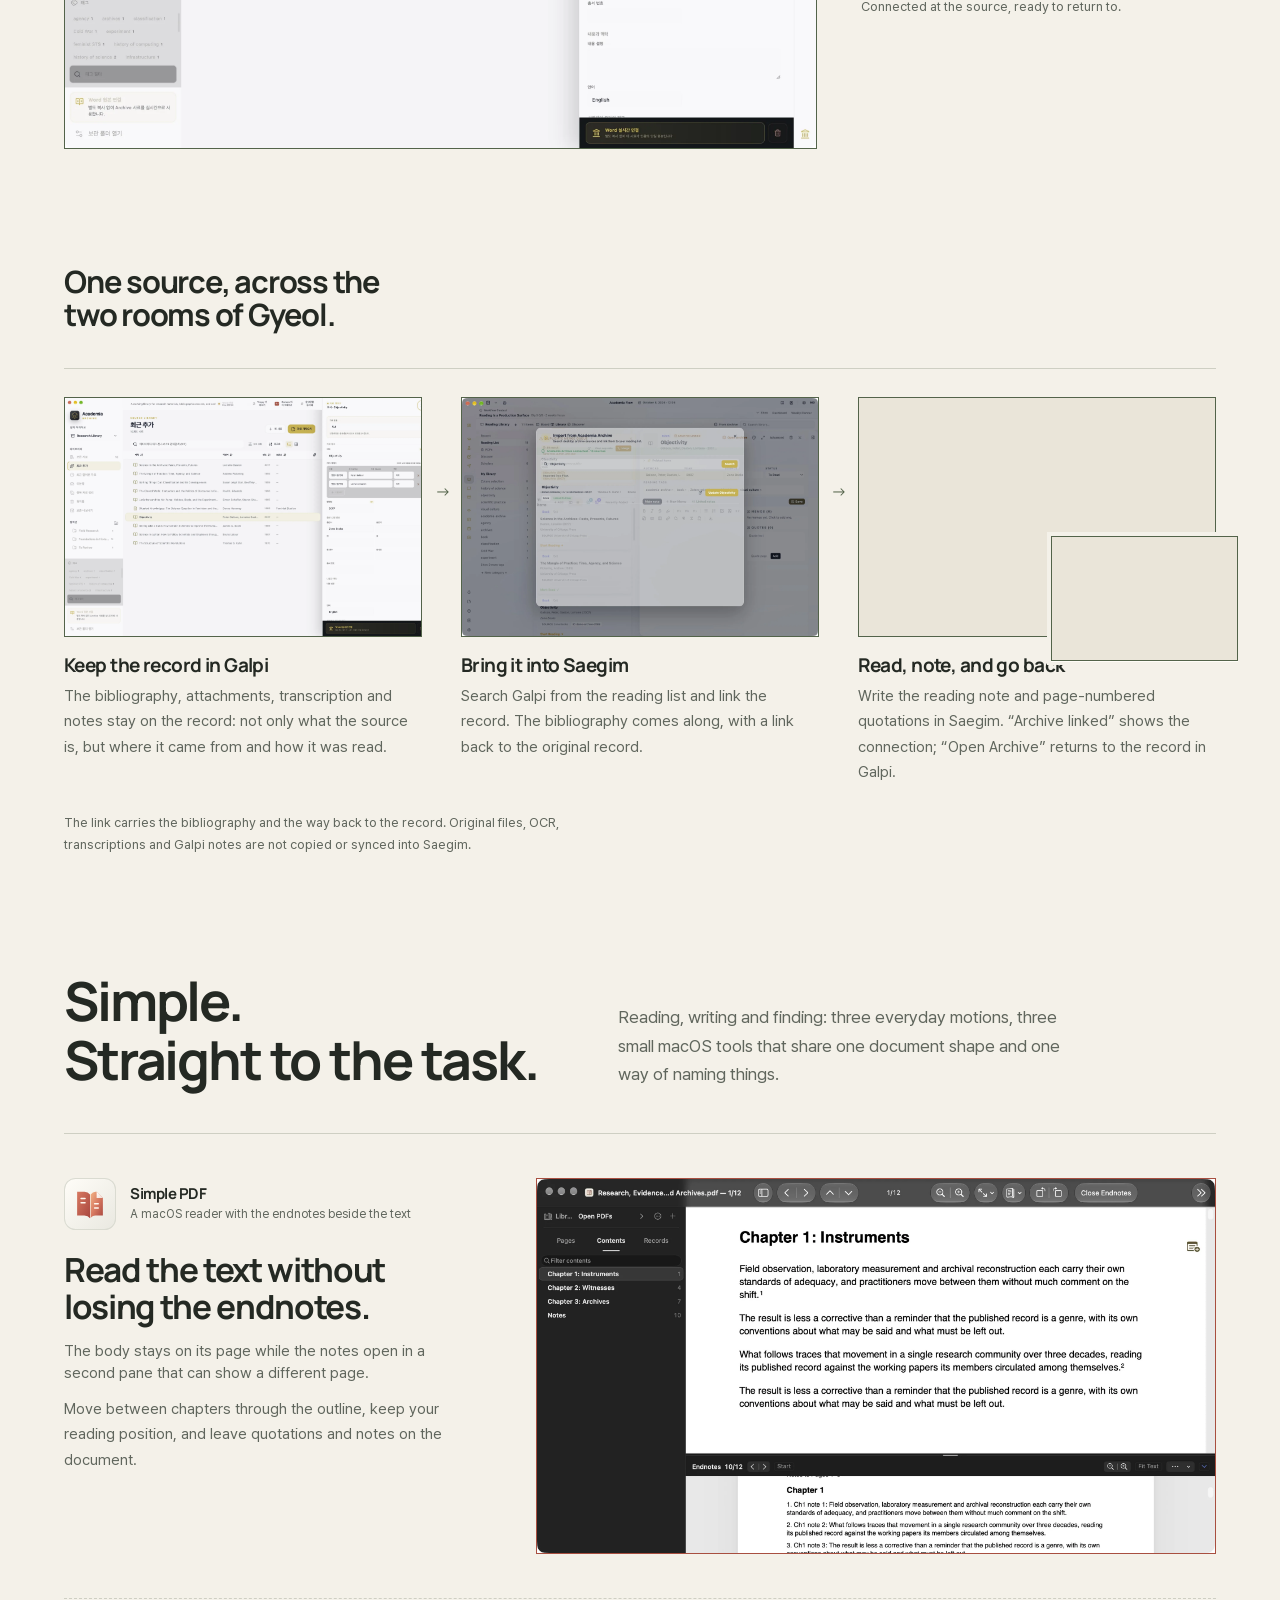
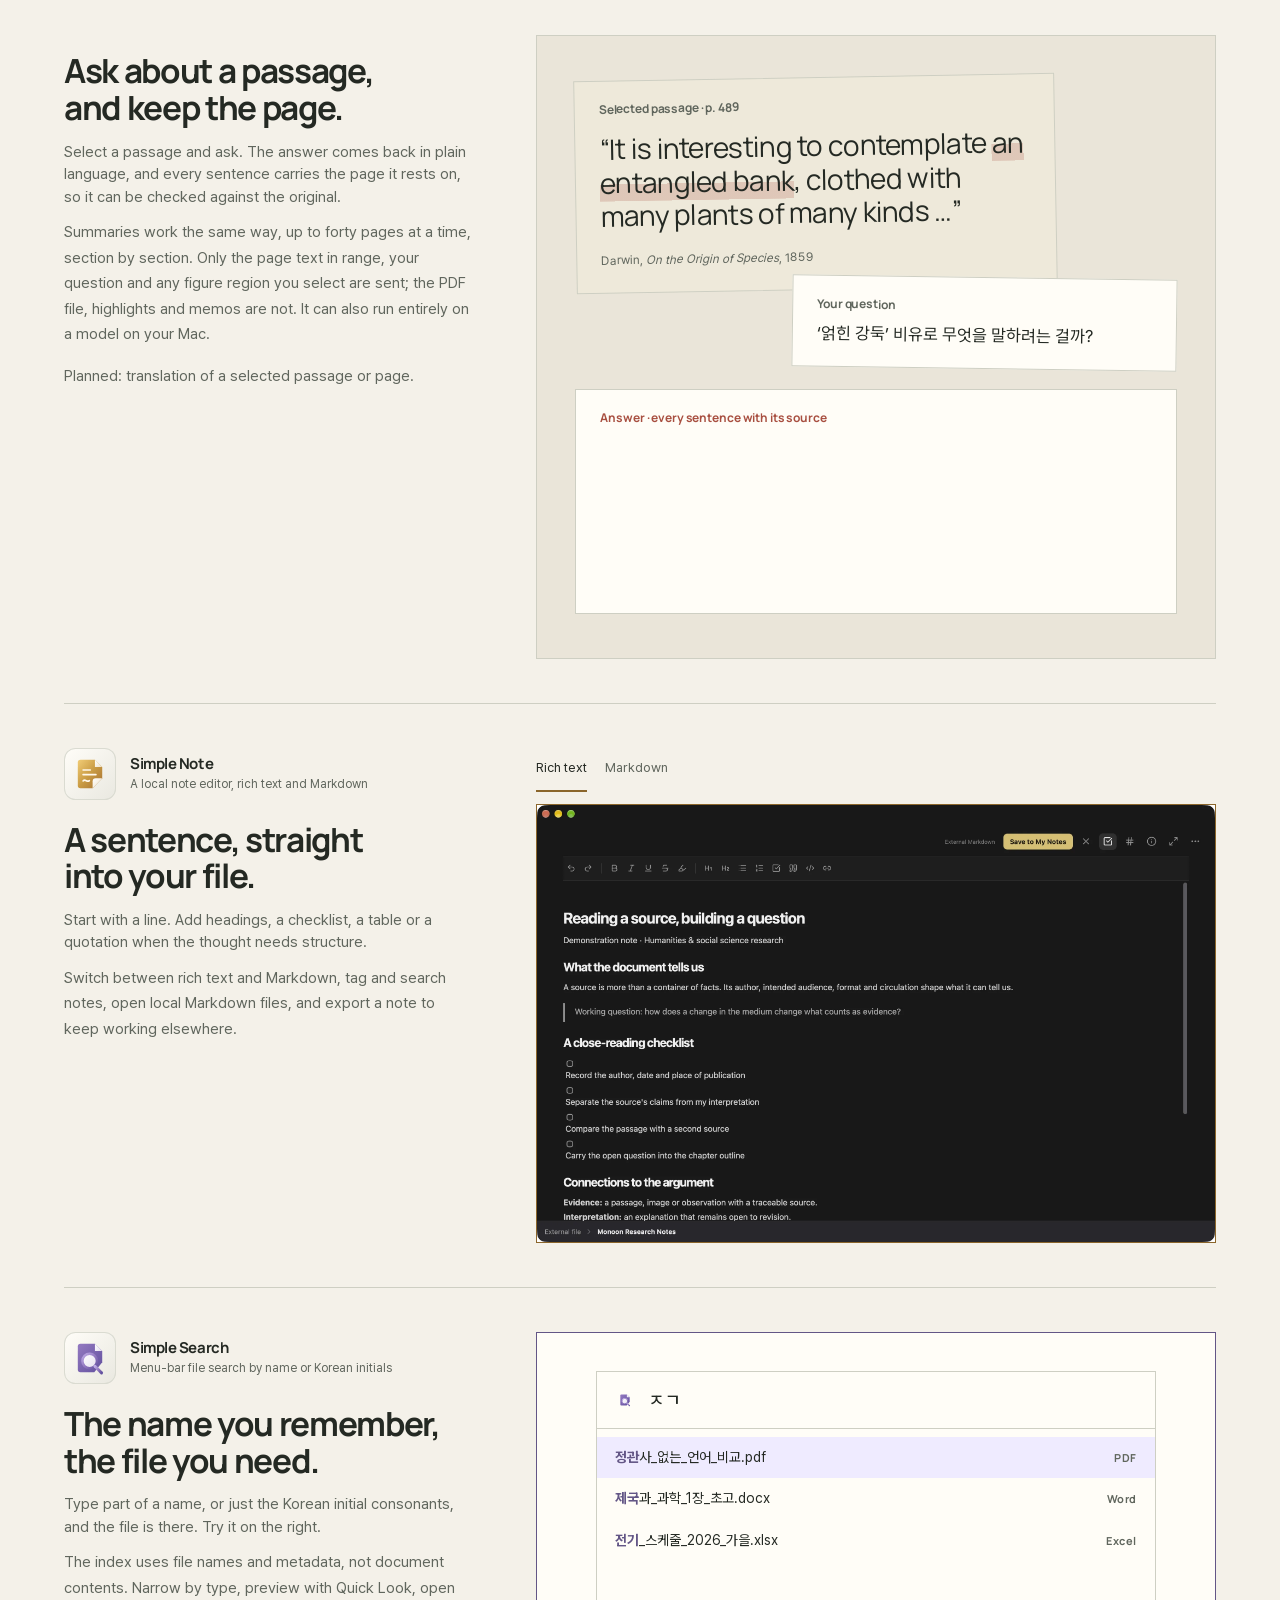
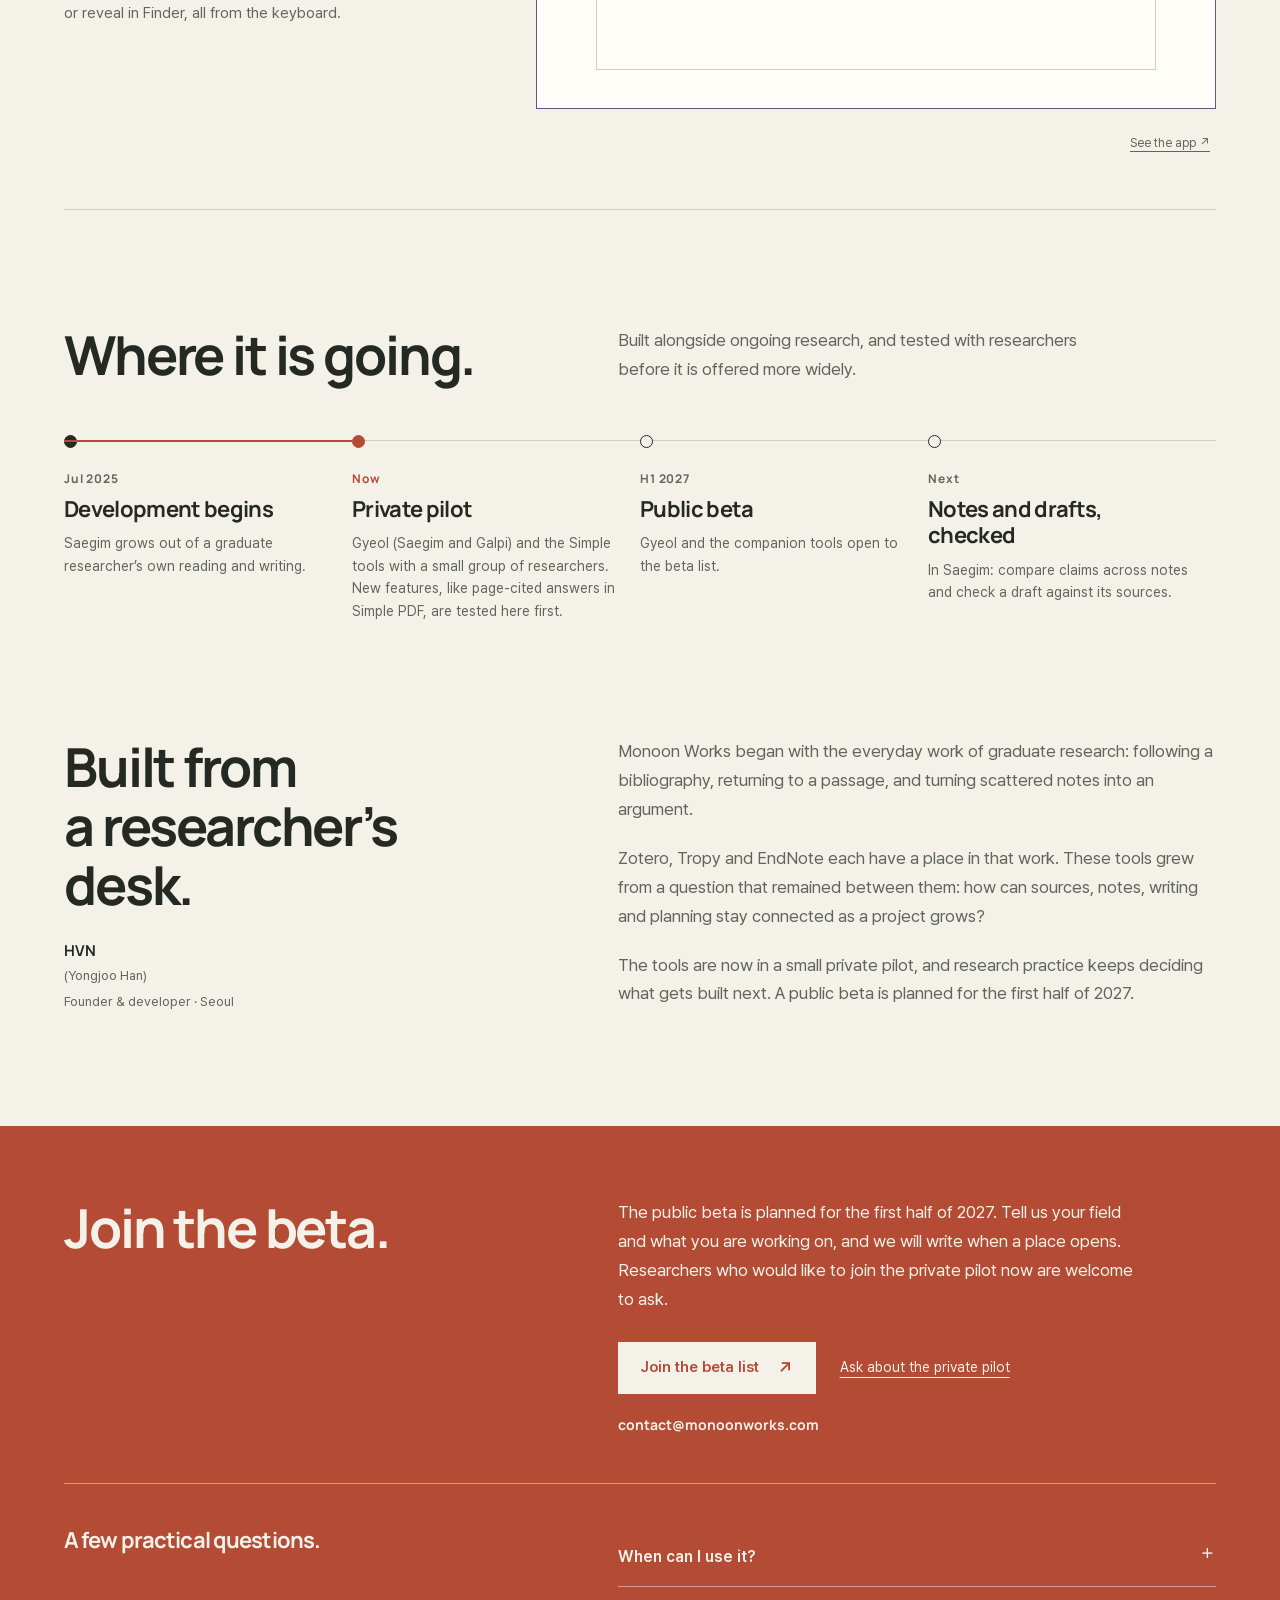
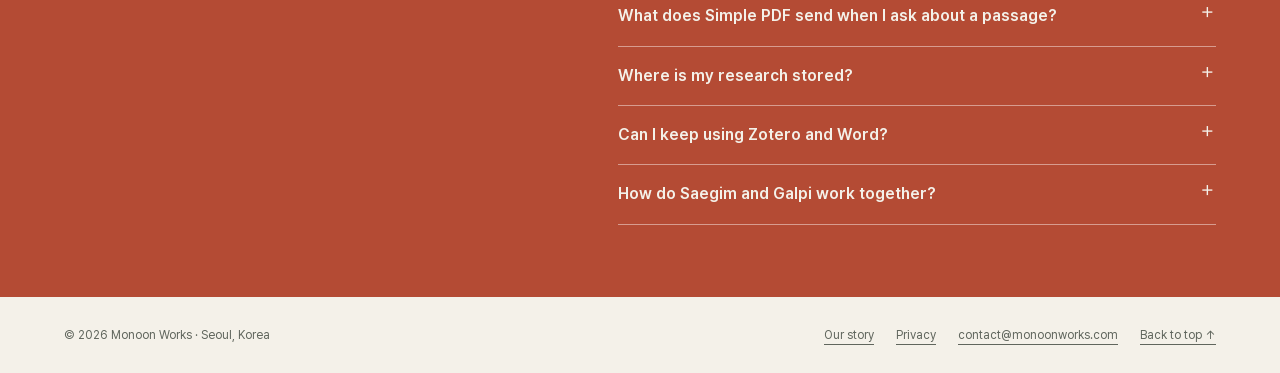
==== commit c58270d5: "Adopt the "Color in the fold" icon set for all six apps Direction B from the 2026-10-08 gradient stu" ====
--- a/index.html
+++ b/index.html
@@ -23,13 +23,13 @@
 <div class="thread" aria-hidden="true"></div>
 <svg width="0" height="0" style="position:absolute" aria-hidden="true">
 <symbol id="m-monoon" viewBox="0 0 128 128"><path pathLength="1" d="M80 112H16V16H112V80H80V112ZM48 16V112M80 16V80M16 48H112M16 80H80" fill="none" stroke="currentColor" stroke-width="8"/><rect x="98" y="98" width="14" height="14" fill="currentColor"/></symbol>
-<symbol id="m-gyeol" viewBox="0 0 128 128"><path d="M26 38 C50 56 78 54 102 24" fill="none" stroke="currentColor" stroke-width="13" pathLength="1"/><path d="M26 57 C50 75 78 73 102 43" fill="none" stroke="currentColor" stroke-width="13" pathLength="1"/><path d="M26 76 C50 94 78 92 102 62" fill="none" stroke="currentColor" stroke-width="13" pathLength="1"/></symbol>
-<symbol id="m-flow" viewBox="0 0 128 128"><path d="M18 45C35 47 50 56 58 71V103C47 90 33 82 18 80V45ZM70 72C79 50 94 33 110 24V65C93 74 80 87 70 104V72Z" fill="currentColor"/></symbol>
-<symbol id="m-archive" viewBox="0 0 128 128"><path pathLength="1" d="M27 29V82C27 96 35 103 49 103H101M54 17H82C94 17 101 24 101 36V77H78C63 77 54 68 54 53V17Z" fill="none" stroke="currentColor" stroke-width="12" stroke-linejoin="round"/></symbol>
-<symbol id="m-pdf" viewBox="0 0 128 128"><g transform="translate(12 12) scale(.8125)"><path d="M25 27H47Q58 27 64 35Q70 27 81 27H103V99H81Q70 99 64 107Q58 99 47 99H25Z" fill="var(--pale)" stroke="currentColor" stroke-width="5.5" stroke-linejoin="round" pathLength="1"/><path d="M64 35V106" fill="none" stroke="currentColor" stroke-width="5.5" pathLength="1"/><path d="M84 27V46H103" fill="var(--light,#FFFCF6)" stroke="currentColor" stroke-width="5.5" stroke-linejoin="round" pathLength="1"/><path d="M84 27L103 46" fill="none" stroke="currentColor" stroke-width="5.5" pathLength="1"/><path d="M37 47H49M37 59H49M77 63H90M77 75H90" fill="none" stroke="currentColor" stroke-width="4.5" stroke-linecap="round" pathLength="1"/></g></symbol>
-<symbol id="m-note" viewBox="0 0 128 128"><g transform="translate(12 12) scale(.8125)"><path d="M35 21H79L101 43V77L72 107H35Q27 107 27 99V29Q27 21 35 21Z" fill="var(--pale)" stroke="currentColor" stroke-width="5.5" stroke-linejoin="round" pathLength="1"/><path d="M79 21V43H101" fill="none" stroke="currentColor" stroke-width="5.5" stroke-linejoin="round" pathLength="1"/><path d="M101 77H81Q72 77 72 86V107" fill="var(--light,#FFFCF6)" stroke="currentColor" stroke-width="5.5" stroke-linejoin="round" pathLength="1"/><path d="M44 51H65M44 65H82M44 83C50 75 56 91 63 84" fill="none" stroke="currentColor" stroke-width="5.5" stroke-linecap="round" stroke-linejoin="round" pathLength="1"/></g></symbol>
+<symbol id="m-gyeol" viewBox="0 0 128 128"><defs><linearGradient id="gyeol-ink" x1="0" y1="0" x2="1" y2="1"><stop offset="0.00" stop-color="#93B4A0"/><stop offset="0.50" stop-color="#547A64"/><stop offset="1.00" stop-color="#263E38"/></linearGradient><linearGradient id="gyeol-back" x1="0" y1="0" x2="1" y2="1"><stop offset="0.00" stop-color="#547A64"/><stop offset="1.00" stop-color="#263E38"/></linearGradient><linearGradient id="gyeol-fold" x1="0" y1="0" x2="1" y2="1"><stop offset="0.00" stop-color="#FFFFFF"/><stop offset="1.00" stop-color="#E1E8DD"/></linearGradient><linearGradient id="gyeol-edge" x1="0" y1="0" x2="1" y2="1"><stop offset="0.00" stop-color="#FFFFFF"/><stop offset="1.00" stop-color="#93B4A0"/></linearGradient></defs><g transform="translate(12 12) scale(.8125)"><path d="M20 32C46 43 73 43 108 20V35C74 58 46 58 20 47V32Z" fill="url(#gyeol-ink)"/><path d="M20 58C46 69 73 69 108 46V61C74 84 46 84 20 73V58Z" fill="url(#gyeol-back)"/><path d="M20 84C46 95 73 95 108 72V87C74 110 46 110 20 99V84Z" fill="url(#gyeol-ink)"/></g></symbol>
+<symbol id="m-flow" viewBox="0 0 128 128"><defs><linearGradient id="flow-ink" x1="0" y1="0" x2="1" y2="1"><stop offset="0.00" stop-color="#7BBEC5"/><stop offset="0.50" stop-color="#35879C"/><stop offset="1.00" stop-color="#225875"/></linearGradient><linearGradient id="flow-back" x1="0" y1="0" x2="1" y2="1"><stop offset="0.00" stop-color="#35879C"/><stop offset="1.00" stop-color="#225875"/></linearGradient><linearGradient id="flow-fold" x1="0" y1="0" x2="1" y2="1"><stop offset="0.00" stop-color="#FFFFFF"/><stop offset="1.00" stop-color="#D9E8E8"/></linearGradient><linearGradient id="flow-edge" x1="0" y1="0" x2="1" y2="1"><stop offset="0.00" stop-color="#FFFFFF"/><stop offset="1.00" stop-color="#7BBEC5"/></linearGradient></defs><g transform="translate(12 12) scale(.8125)"><path d="M18 45C35 47 50 56 58 71V103C47 90 33 82 18 80V45Z" fill="url(#flow-back)"/><path d="M70 72C79 50 94 33 110 24V65C93 74 80 87 70 104V72Z" fill="url(#flow-ink)"/><path d="M72 71C81 51 95 35 107 28" fill="none" stroke="url(#flow-edge)" stroke-width="1.5" stroke-linecap="round" stroke-linejoin="round"/></g></symbol>
+<symbol id="m-archive" viewBox="0 0 128 128"><defs><linearGradient id="archive-ink" x1="0" y1="0" x2="1" y2="1"><stop offset="0.00" stop-color="#ADC381"/><stop offset="0.50" stop-color="#789452"/><stop offset="1.00" stop-color="#415E3A"/></linearGradient><linearGradient id="archive-back" x1="0" y1="0" x2="1" y2="1"><stop offset="0.00" stop-color="#789452"/><stop offset="1.00" stop-color="#415E3A"/></linearGradient><linearGradient id="archive-fold" x1="0" y1="0" x2="1" y2="1"><stop offset="0.00" stop-color="#FFFFFF"/><stop offset="1.00" stop-color="#E1E8D6"/></linearGradient><linearGradient id="archive-edge" x1="0" y1="0" x2="1" y2="1"><stop offset="0.00" stop-color="#FFFFFF"/><stop offset="1.00" stop-color="#ADC381"/></linearGradient></defs><g transform="translate(12 12) scale(.8125)"><path d="M27 29V82C27 96 35 103 49 103H101" fill="none" stroke="url(#archive-back)" stroke-width="12" stroke-linecap="round" stroke-linejoin="round"/><path d="M54 17H82C94 17 101 24 101 36V77H78C63 77 54 68 54 53V17Z" fill="url(#archive-ink)"/><path d="M56 19H82C92 19 99 25 99 36" fill="none" stroke="url(#archive-edge)" stroke-width="1.5" stroke-linecap="round" stroke-linejoin="round"/></g></symbol>
+<symbol id="m-pdf" viewBox="0 0 128 128"><defs><linearGradient id="pdf-ink" x1="0" y1="0" x2="1" y2="1"><stop offset="0.00" stop-color="#F2B386"/><stop offset="0.50" stop-color="#D77961"/><stop offset="1.00" stop-color="#A8463E"/></linearGradient><linearGradient id="pdf-back" x1="0" y1="0" x2="1" y2="1"><stop offset="0.00" stop-color="#D77961"/><stop offset="1.00" stop-color="#A8463E"/></linearGradient><linearGradient id="pdf-fold" x1="0" y1="0" x2="1" y2="1"><stop offset="0.00" stop-color="#FFFFFF"/><stop offset="1.00" stop-color="#F0DCD4"/></linearGradient><linearGradient id="pdf-edge" x1="0" y1="0" x2="1" y2="1"><stop offset="0.00" stop-color="#FFFFFF"/><stop offset="1.00" stop-color="#F2B386"/></linearGradient></defs><g transform="translate(12 12) scale(.8125)"><path d="M25 27H47Q58 27 64 35V107Q58 99 47 99H25Z" fill="url(#pdf-back)"/><path d="M66 35Q72 27 81 27H84L103 46V99H81Q70 99 66 107Z" fill="url(#pdf-ink)"/><path d="M84 27V46H103Z" fill="url(#pdf-fold)"/><path d="M37 47H49M37 60H49M78 63H89M78 76H89" fill="none" stroke="#FFF8EF" stroke-width="4.5" stroke-linecap="round" stroke-linejoin="round"/></g></symbol>
+<symbol id="m-note" viewBox="0 0 128 128"><defs><linearGradient id="note-ink" x1="0" y1="0" x2="1" y2="1"><stop offset="0.00" stop-color="#F1CC76"/><stop offset="0.50" stop-color="#C99B43"/><stop offset="1.00" stop-color="#A57032"/></linearGradient><linearGradient id="note-back" x1="0" y1="0" x2="1" y2="1"><stop offset="0.00" stop-color="#C99B43"/><stop offset="1.00" stop-color="#A57032"/></linearGradient><linearGradient id="note-fold" x1="0" y1="0" x2="1" y2="1"><stop offset="0.00" stop-color="#FFFFFF"/><stop offset="1.00" stop-color="#EEE1C7"/></linearGradient><linearGradient id="note-edge" x1="0" y1="0" x2="1" y2="1"><stop offset="0.00" stop-color="#FFFFFF"/><stop offset="1.00" stop-color="#F1CC76"/></linearGradient></defs><g transform="translate(12 12) scale(.8125)"><path d="M35 21H79L101 43V77L72 107H35Q27 107 27 99V29Q27 21 35 21Z" fill="url(#note-ink)"/><path d="M79 21V43H101Z" fill="url(#note-fold)"/><path d="M101 77H81Q72 77 72 86V107Z" fill="url(#note-fold)"/><path d="M43 52H65M43 66H82M43 85C50 77 55 91 62 84" fill="none" stroke="#FFF8EB" stroke-width="5" stroke-linecap="round" stroke-linejoin="round"/></g></symbol>
 <symbol id="m-return" viewBox="0 0 16 16"><path d="M3 2v7.5h9M9.5 6l3.5 3.5L9.5 13" fill="none" stroke="currentColor" stroke-width="1.6" stroke-linecap="round" stroke-linejoin="round"/></symbol>
-<symbol id="m-search" viewBox="0 0 128 128"><g transform="translate(12 12) scale(.8125)"><path d="M35 21H79L101 43V99Q101 107 93 107H35Q27 107 27 99V29Q27 21 35 21Z" fill="var(--pale)"/><path d="M66 107H35Q27 107 27 99V29Q27 21 35 21H79L101 43V77" fill="none" stroke="currentColor" stroke-width="5.5" stroke-linecap="round" stroke-linejoin="round" pathLength="1"/><path d="M79 21V43H101" fill="none" stroke="currentColor" stroke-width="5.5" stroke-linejoin="round" pathLength="1"/><circle cx="63" cy="73" r="21" fill="var(--light,#FFFCF6)" stroke="currentColor" stroke-width="6.5" pathLength="1"/><path d="M79 89L99 109" fill="none" stroke="currentColor" stroke-width="8" stroke-linecap="round" pathLength="1"/></g></symbol>
+<symbol id="m-search" viewBox="0 0 128 128"><defs><linearGradient id="search-ink" x1="0" y1="0" x2="1" y2="1"><stop offset="0.00" stop-color="#C0ADE7"/><stop offset="0.50" stop-color="#947AC1"/><stop offset="1.00" stop-color="#62509E"/></linearGradient><linearGradient id="search-back" x1="0" y1="0" x2="1" y2="1"><stop offset="0.00" stop-color="#947AC1"/><stop offset="1.00" stop-color="#62509E"/></linearGradient><linearGradient id="search-fold" x1="0" y1="0" x2="1" y2="1"><stop offset="0.00" stop-color="#FFFFFF"/><stop offset="1.00" stop-color="#E5DFEF"/></linearGradient><linearGradient id="search-edge" x1="0" y1="0" x2="1" y2="1"><stop offset="0.00" stop-color="#FFFFFF"/><stop offset="1.00" stop-color="#C0ADE7"/></linearGradient></defs><g transform="translate(12 12) scale(.8125)"><path d="M35 21H79L101 43V77L77 107H35Q27 107 27 99V29Q27 21 35 21Z" fill="url(#search-back)"/><path d="M79 21V43H101Z" fill="url(#search-fold)"/><circle cx="63" cy="73" r="22" fill="url(#search-fold)" stroke="url(#search-ink)" stroke-width="7.5"/><path d="M79 89L99 109" fill="none" stroke="url(#search-ink)" stroke-width="9" stroke-linecap="round" stroke-linejoin="round"/></g></symbol>
 </svg>
 <div class="wrap">
 <header class="site-header">
--- a/site.css
+++ b/site.css
@@ -41,13 +41,13 @@
 /* board */
 .board-figure{margin:0;min-width:0}
 .board{position:relative;aspect-ratio:600/480;background:var(--light);border:1px solid var(--rule);background-image:linear-gradient(var(--grid) 1px,transparent 1px),linear-gradient(90deg,var(--grid) 1px,transparent 1px);background-size:calc(100% / 6) calc(100% / 4.8),calc(100% / 6) calc(100% / 4.8);background-position:-1px -1px;overflow:visible}
-.tile{position:absolute;border:0;padding:0;background:var(--tile-bg,var(--app));color:var(--tile-fg,var(--paper));border-radius:22%;display:grid;place-items:center;cursor:pointer;transform-origin:50% 50%;transition:transform .5s var(--ease),box-shadow .3s}
-.tile.simple{--tile-bg:var(--sand);--tile-fg:var(--app);box-shadow:inset 0 0 0 1px var(--rule)}.tile.pdf{--pale:#F0DCD4}.tile.note{--pale:#EEE1C7}.tile.search{--pale:#E5DFEF}
-.tile svg{width:78%;height:78%}.tile.flow svg{width:82%;height:82%}.tile.simple svg{width:88%;height:88%}
+.tile{position:absolute;border:0;padding:0;background:linear-gradient(135deg,#FFFDF8,#E9E8E0);color:var(--app);border-radius:23.7%;display:grid;place-items:center;cursor:pointer;transform-origin:50% 50%;box-shadow:inset 0 0 0 1px #DADBD1;transition:transform .5s var(--ease),box-shadow .3s}
+
+.tile svg{width:100%;height:100%}
 .tile-name{position:absolute;top:calc(100% + 9px);left:50%;transform:translateX(-50%);white-space:nowrap;font:600 11px/1.3 var(--display);letter-spacing:-.01em;color:var(--muted);pointer-events:none}html[lang=ko] .tile-name{font-family:var(--body)}.tile[aria-pressed=true] .tile-name{color:var(--ink)}
-.tile[aria-pressed=true]{box-shadow:0 0 0 3px var(--light),0 0 0 5px var(--rust)}.tile.simple[aria-pressed=true]{box-shadow:inset 0 0 0 1px var(--rule),0 0 0 3px var(--light),0 0 0 5px var(--rust)}
+.tile[aria-pressed=true]{box-shadow:inset 0 0 0 1px #DADBD1,0 0 0 3px var(--light),0 0 0 5px var(--rust)}
 .tile:hover{transform:translateY(-3px)}
-.tile.flow{left:16.667%;top:12.5%;width:23.333%;--app:var(--flow)}.tile.gyeol{--app:var(--ink);--tile-fg:var(--paper)}
+.tile.flow{left:16.667%;top:12.5%;width:23.333%;--app:var(--flow)}.tile.gyeol{--app:var(--ink)}
 .tile.archive{left:60%;top:12.5%;width:23.333%;--app:var(--archive)}
 .tile.pdf{left:11.667%;top:58.33%;width:18.333%;--app:var(--pdf)}
 .tile.note{left:40.833%;top:58.33%;width:18.333%;--app:var(--note)}
@@ -67,7 +67,7 @@
 /* draw-in */
 .js-motion .tile{opacity:0;transform:scale(.6)}.js-motion .tile.is-on{opacity:1;transform:none}.js-motion .tile.is-on:hover{transform:translateY(-3px)}
 .js-motion .tile [stroke]{stroke-dasharray:1;stroke-dashoffset:1;transition:stroke-dashoffset 1.1s var(--ease)}.js-motion .tile.is-on [stroke]{stroke-dashoffset:0}
-.js-motion .tile [fill]:not([fill=none]){transition:fill-opacity .5s .5s;fill-opacity:0}.js-motion .tile.is-on [fill]:not([fill=none]){fill-opacity:1}
+.js-motion .tile [fill]:not([fill=none]){transition:fill-opacity .6s .35s;fill-opacity:0}.js-motion .tile.is-on [fill]:not([fill=none]){fill-opacity:1}
 /* principles ledger */
 .principles{padding-block:var(--space) 0}
 .principles h2{max-width:14ch}
@@ -104,7 +104,7 @@
 .caption button{background:none;border:0;text-decoration:underline;text-underline-offset:4px;min-height:44px;font-size:12px;white-space:nowrap}
 /* flow workbench */
 .workbench{background:var(--ink);color:var(--ink-text);margin-top:clamp(48px,6vw,80px);padding-block:72px 64px;--app:var(--flow)}
-.workbench .product-id .tile{background:var(--flow);color:var(--paper)}
+.workbench 
 .workbench .product-id small{color:var(--ink-muted)}
 .workbench h2{color:var(--ink-text)}
 .workbench .product-copy p{color:var(--ink-muted)}.workbench .product-copy strong{color:var(--ink-text)}
